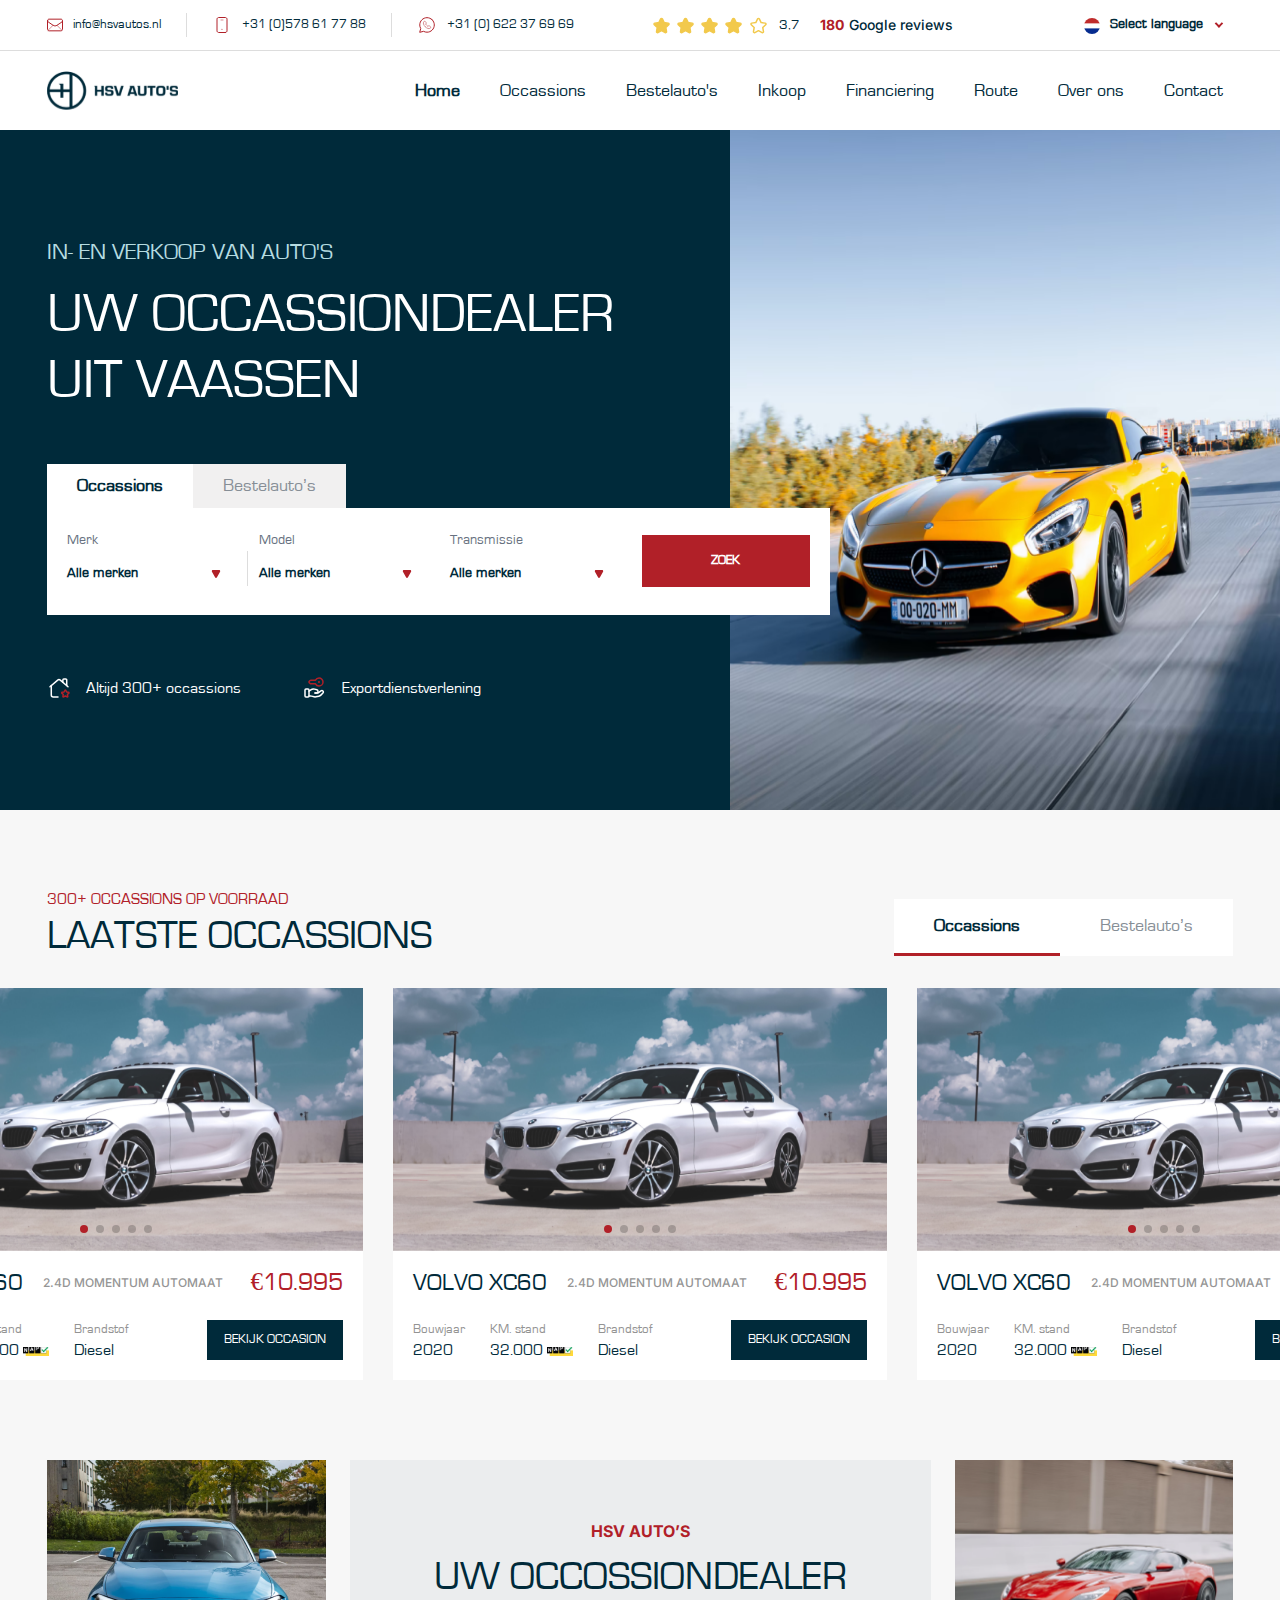
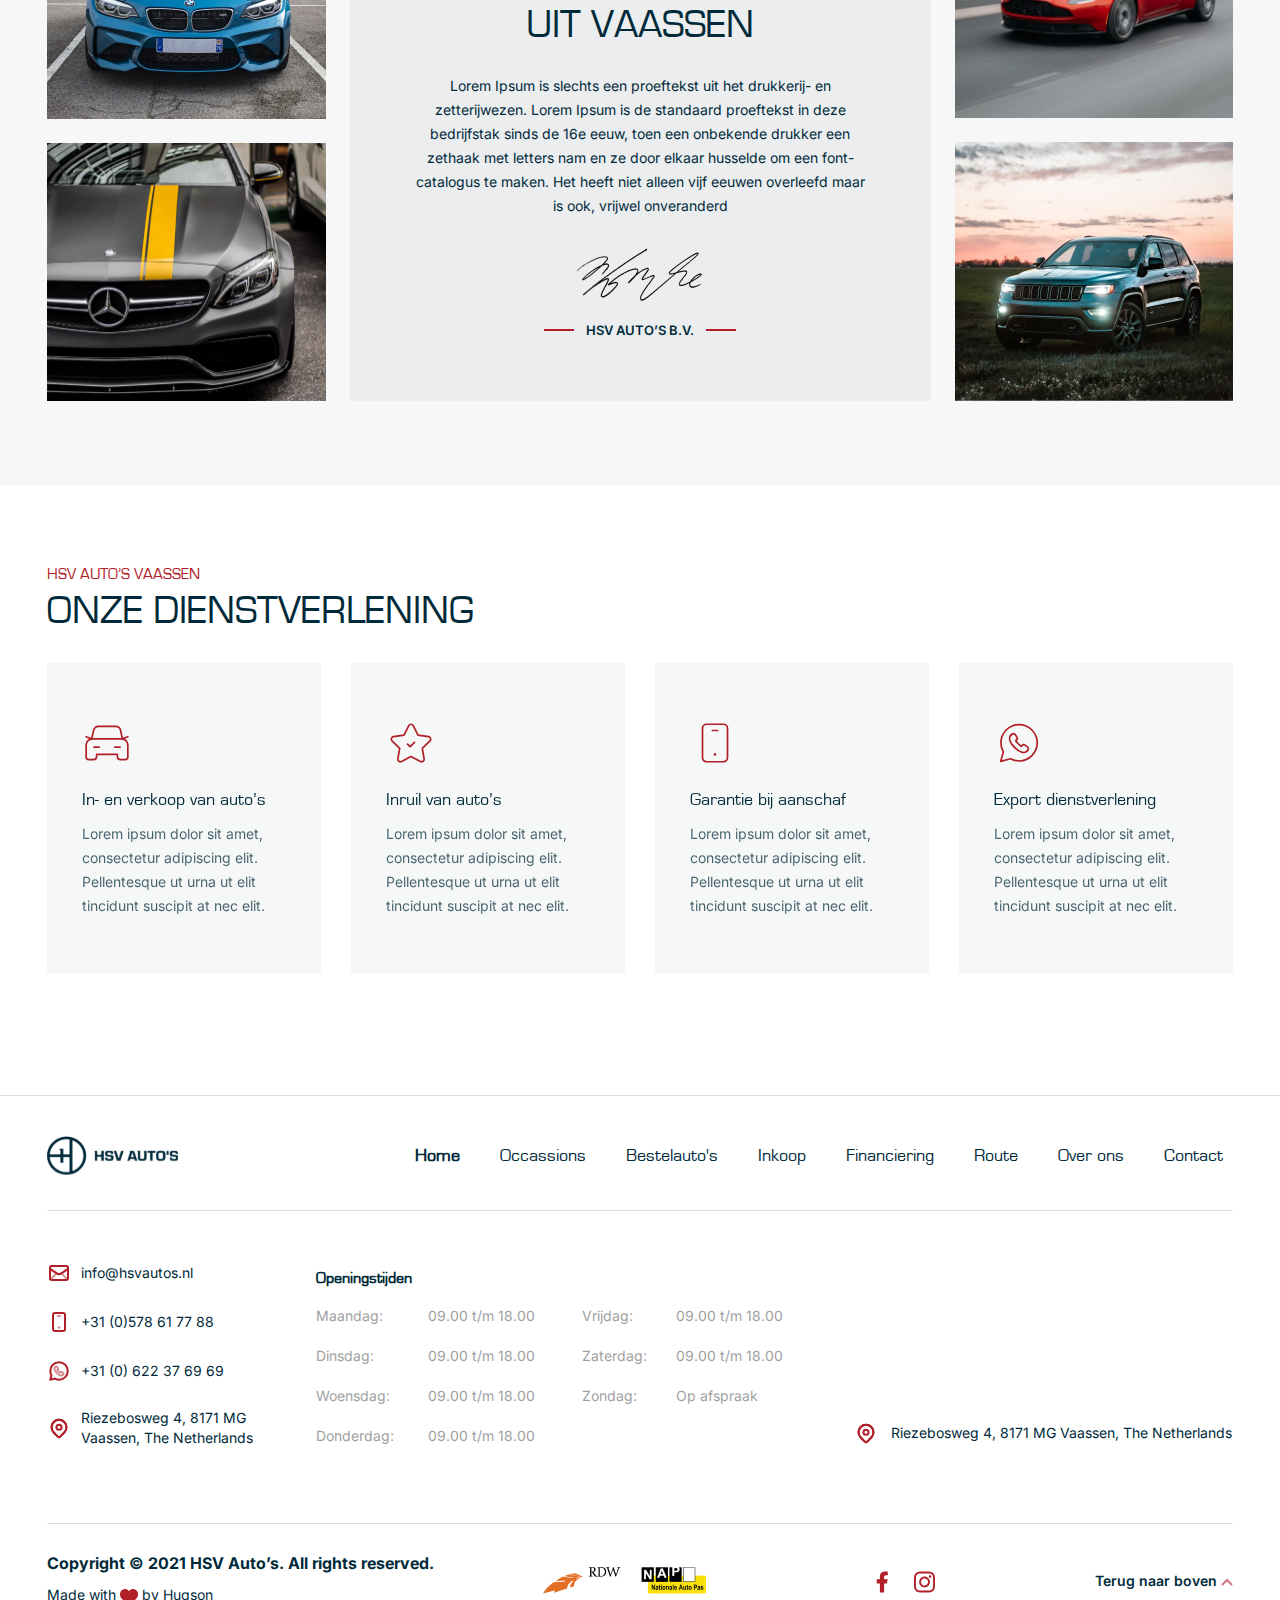
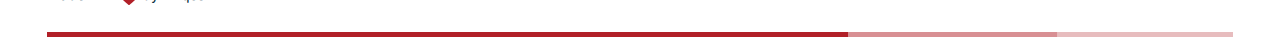
==== index.html @ 42f6871d "some fiex" ====
<!DOCTYPE html>
<html lang="en">

<head>
    <meta charset="UTF-8">
    <meta http-equiv="X-UA-Compatible" content="IE=edge">
    <meta name="viewport" content="width=device-width, initial-scale=1.0">
    <title>HSV Auto's HTML Template</title>
    <!-- =============font========== -->
    <link rel="stylesheet" href="assets/font/icofont.min.css">
    <!-- ==================Bootstrap============ -->
    <link rel="stylesheet" href="assets/css/bootstrap.min.css">
    <!-- ==============nice select============= -->
    <link rel="stylesheet" href="assets/css/nice-select.css">
    <!-- ================swiper js======== -->
    <link rel="stylesheet" href="assets/css/swiper-bundle.min.css">
    <!-- ================default=============== -->
    <link rel="stylesheet" href="assets/css/default.css">
    <!-- ==========layout============= -->
    <link rel="stylesheet" href="assets/css/layout.css">
    <!-- =================style============ -->
    <link rel="stylesheet" href="assets/css/style.css">
    <!-- =================responsive============ -->
    <link rel="stylesheet" href="assets/css/responsive.css">

</head>

<body>

    <!-- ==========body wrapper=========== -->
    <div class="bory-wrapper">
        <!-- HEADER  -->
        <header id="header">
            <!-- NAVIGATIN  -->
            <nav class="navigation">
                <!-- TOP HEADER  -->
                <div class="top-head">
                    <div class="container">
                        <div class="row">
                            <div class="col-md-10 col-lg-7 col-xl-6">
                                <div class="top-contact">
                                    <ul>
                                        <li>
                                            <a href="#" class="top-contact-link"><img src="assets/img/icon/email.svg" alt="" class="contact-icon">info@hsvautos.nl</a>
                                        </li>
                                        <li>
                                            <a href="#" class="top-contact-link"><img src="assets/img/icon/phone.svg" alt="" class="contact-icon">+31 (0)578 61 77 88</a>
                                        </li>
                                        <li>
                                            <a href="#" class="top-contact-link"><img src="assets/img/icon/whats-app.svg" alt="" class="contact-icon">+31 (0) 622 37 69 69</a>
                                        </li>
                                    </ul>
                                </div>
                            </div>
                            <div class="col-md-2 col-lg-5 col-xl-6">
                                <div class="rating-language">
                                    <div class="rating-review">
                                        <ul class="rating-ul">
                                            <li>
                                                <img src="assets/img/icon/star.svg" alt="" class="rating">
                                                <img src="assets/img/icon/star.svg" alt="" class="rating">
                                                <img src="assets/img/icon/star.svg" alt="" class="rating">
                                                <img src="assets/img/icon/star.svg" alt="" class="rating">
                                                <img src="assets/img/icon/star-alt.svg" alt="" class="rating">
                                            </li>
                                            <p>3,7</p>
                                        </ul>

                                        <div class="review">
                                            <span class="count">
                                                180
                                            </span>
                                            <p> Google reviews</p>
                                        </div>
                                    </div>

                                    <div class="language">
                                        <div class="language-flug">
                                            <img src="assets/img/icon/language.svg" alt="">
                                        </div>
                                        <select>
                                            <option value="1" selected>Select language</option>
                                            <option value="2">United State</option>
                                            <option value="3">Bangladesh</option>
                                            <option value="4">Pakistan</option>
                                          </select>
                                    </div>
                                </div>
                            </div>
                        </div>
                    </div>
                </div>
                <!-- TOP HEADER END  -->
                <!-- MAIN HEADER  -->
                <div class="menu-header topheader">
                    <div class="container">
                        <div class="navigation-inner">
                            <div class="logo">
                                <a href="" class="logo-link"><img src="assets/img/logo.svg" alt=""></a>
                            </div>
                            <div class="menu">
                                <ul class="menu-ul mobile-menu">
                                    <li><a href="index.html" class="nav-link active">Home</a></li>
                                    <li><a href="occasion.html" class="nav-link">Occassions</a></li>
                                    <li><a href="single-car.html" class="nav-link">Bestelauto's</a></li>
                                    <li><a href="purchase.html" class="nav-link">Inkoop</a></li>
                                    <li><a href="financiering.html" class="nav-link">Financiering</a></li>
                                    <li><a href="route.html" class="nav-link">Route</a></li>
                                    <li><a href="about.html" class="nav-link">Over ons</a></li>
                                    <li><a href="contact.html" class="nav-link">Contact</a></li>
                                </ul>
                            </div>

                            <div class="humbarger-language">
                                <div class="mobile-language">
                                    <div class="language">
                                        <div class="language-flug">
                                            <img src="assets/img/icon/country.png" alt="">
                                        </div>
                                        <select>
                                            <option value="1" selected>Select language</option>
                                            <option value="2">Another option</option>
                                            <option value="3">A disabled option</option>
                                            <option value="4">Potato</option>
                                          </select>
                                    </div>
                                </div>

                                <!-- menu toggler -->
                                <div class="hamburger-menu">
                                    <div class="menu-btn__burger"><i>menu</i></div>
                                </div>
                            </div>
                        </div>
                    </div>
                </div>
            </nav>
            <!-- NAVIGATIN END  -->
            <!-- CALL TO ACTION  -->
            <div class="footer__nav">
                <ul class="menus">
                    <li>
                        <a href="#"><img src="assets/img/icon/icon-direct.svg" alt=""> <span>Cart</span></a>
                    </li>
                    <li>
                        <a href="#"><img src="assets/img/icon/icon-familie.svg" alt=""> <span>Category</span></a>
                    </li>
                    <li>
                        <a href="#"><img src="assets/img/icon/icon-mediation.svg" alt=""> <span>Home</span></a>
                    </li>
                    <li>
                        <a href="#"><img src="assets/img/icon/icon-contact.svg" alt=""> <span>Wishlist</span></a>
                    </li>
                </ul>
            </div>
            <!-- CALL TO ACTION END  -->
        </header>
        <!-- HEADER END  -->
        <!-- BANNER START  -->
        <div class="banner">
            <!-- CONTAINER  -->
            <div class="container ">
                <!-- ROW -->
                <div class="row">

                    <div class="col-md-10 col-lg-9 col-xl-8">
                        <div class="banner-content-wrapper">
                            <div class="banner-content z-2">
                                <h4 class="sm-title">
                                    in- en verkoop van auto's
                                </h4>
                                <h1 class="title">Uw occassiondealer <br> uit vaassen</h1>

                                <div class="filter-form">
                                    <div class="form-tab">
                                        <ul class="nav nav-pills " id="pills-tab" role="tablist">
                                            <li class="nav-item" role="presentation">
                                                <button class="nav-link active filter-nav" id="pills-carent-tab" data-bs-toggle="pill" data-bs-target="#pills-carent" type="button" role="tab" aria-controls="pills-carent" aria-selected="true">Occassions</button>
                                            </li>
                                            <li class="nav-item" role="presentation">
                                                <button class="nav-link filter-nav" id="pills-bestelauto-tab" data-bs-toggle="pill" data-bs-target="#pills-bestelauto" type="button" role="tab" aria-controls="pills-bestelauto" aria-selected="false">Bestelauto’s</button>
                                            </li>
                                        </ul>

                                    </div>
                                    <div class="tab-content filter-tab-conten bg-white" id="pills-tabContent">
                                        <div class="tab-pane fade show active" id="pills-carent" role="tabpanel" aria-labelledby="pills-carent-tab">
                                            <div class="row">
                                                <div class="col-6 col-sm-3">
                                                    <div class="box">
                                                        <label>Merk</label>
                                                        <select class="wide border-padding-less cs-arrow">
                                                          <option selected>Alle merken</option>
                                                          <option value="1">Some option</option>
                                                          <option value="2">Another option</option>
                                                          <option value="3">A disabled option</option>
                                                          <option value="4">Potato</option>
                                                        </select>
                                                    </div>
                                                </div>
                                                <div class="col-6 col-sm-3 se-border">
                                                    <div class="box">
                                                        <label>Model</label>
                                                        <select class="wide border-padding-less cs-arrow">
                                                          <option selected>Alle merken</option>
                                                          <option value="1">Some option</option>
                                                          <option value="2">Another option</option>
                                                          <option value="3">A disabled option</option>
                                                          <option value="4">Potato</option>
                                                        </select>
                                                    </div>
                                                </div>
                                                <div class="col-6 col-sm-3">
                                                    <div class="box">
                                                        <label>Transmissie</label>
                                                        <select class="wide border-padding-less cs-arrow">
                                                          <option selected>Alle merken</option>
                                                          <option value="1">Some option</option>
                                                          <option value="2">Another option</option>
                                                          <option value="3">A disabled option</option>
                                                          <option value="4">Potato</option>
                                                        </select>
                                                    </div>
                                                </div>
                                                <div class="col-6 col-sm-3">
                                                    <div class="form-submit-area">
                                                        <button type="submit" class="custom-btn su-form">Zoek</button>
                                                    </div>
                                                </div>
                                            </div>
                                        </div>
                                        <div class="tab-pane fade" id="pills-bestelauto" role="tabpanel" aria-labelledby="pills-bestelauto-tab">
                                            <div class="row">
                                                <div class="col-6 col-sm-3">
                                                    <div class="box">
                                                        <label>Merk</label>
                                                        <select class="wide border-padding-less cs-arrow">
                                                          <option selected>Alle merken</option>
                                                          <option value="1">Some option</option>
                                                          <option value="2">Another option</option>
                                                          <option value="3">A disabled option</option>
                                                          <option value="4">Potato</option>
                                                        </select>
                                                    </div>
                                                </div>
                                                <div class="col-6 col-sm-3 se-border">
                                                    <div class="box">
                                                        <label>Model</label>
                                                        <select class="wide border-padding-less cs-arrow">
                                                          <option selected>Alle merken</option>
                                                          <option value="1">Some option</option>
                                                          <option value="2">Another option</option>
                                                          <option value="3">A disabled option</option>
                                                          <option value="4">Potato</option>
                                                        </select>
                                                    </div>
                                                </div>
                                                <div class="col-6 col-sm-3">
                                                    <div class="box">
                                                        <label>Transmissie</label>
                                                        <select class="wide border-padding-less cs-arrow">
                                                          <option selected>Alle merken</option>
                                                          <option value="1">Some option</option>
                                                          <option value="2">Another option</option>
                                                          <option value="3">A disabled option</option>
                                                          <option value="4">Potato</option>
                                                        </select>
                                                    </div>
                                                </div>
                                                <div class="col-6 col-sm-3">
                                                    <div class="form-submit-area">
                                                        <button type="submit" class="custom-btn su-form">Zoek</button>
                                                    </div>
                                                </div>
                                            </div>
                                        </div>
                                    </div>
                                </div>

                                <div class="banner-home-expert ">
                                    <div class="icon-text"><img src="assets/img/icon/1.svg" alt="">
                                        <p>Altijd 300+ occassions</p>
                                    </div>
                                    <div class="icon-text"><img src="assets/img/icon/2.svg" alt="">
                                        <p>Exportdienstverlening</p>
                                    </div>
                                </div>

                            </div>
                        </div>
                    </div>
                </div>
                <!-- ROW END  -->
            </div>
            <!-- CONTAINER  -->
            <!-- BANNER RIGHT IMAGE -->
            <div class="banner-img">
                <img src="assets/img/banner/banner.png" alt="">
            </div>
        </div>
        <!-- BANNER END  -->


        <!-- =========================OCCASIONS================ -->
        <section>
            <!-- OCCASIONS  -->
            <div class="occastion cpt-6">
                <!-- CONTAINER  -->
                <div class="container">
                    <!-- ROW  -->
                    <div class="row">
                        <!-- OCCASTION HEAD  -->
                        <div class="occastion-head">
                            <div class="left-title">
                                <h5>300+ occassions op voorraad</h5>
                                <h2 class="occasion-title">laatste occassions</h2>
                            </div>
                            <ul class="nav occassions-tab" id="myTab" role="tablist">
                                <li class="nav-item occassion-nav" role="presentation">
                                    <button class="nav-link active" id="occassions-tab" data-bs-toggle="tab" data-bs-target="#occassions" type="button" role="tab" aria-controls="occassions" aria-selected="true">Occassions</button>
                                </li>
                                <li class="nav-item occassion-nav" role="presentation">
                                    <button class="nav-link" id="bestelauto-tab" data-bs-toggle="tab" data-bs-target="#bestelauto" type="button" role="tab" aria-controls="bestelauto" aria-selected="false">Bestelauto’s</button>
                                </li>
                            </ul>
                        </div>
                        <!-- OCCASTION HEAD END -->

                    </div>
                    <!-- ROW END  -->
                </div>

                <!-- OCCASION SLIDER  -->
                <div class="occasion-slider mt-4">
                    <div class="tab-content" id="myTabContent">
                        <div class="tab-pane fade show active" id="occassions" role="tabpanel" aria-labelledby="occassions-tab">
                            <div class="swiper occastion-slider">
                                <div class="swiper-wrapper">
                                    <div class="swiper-slide">
                                        <div class="slider-card">
                                            <div class="car-view-slider">
                                                <div class="swiper product-view-slider">
                                                    <div class="swiper-wrapper ">
                                                        <div class="swiper-slide"><img src="assets/img/slider/1.png" class="slider-img" alt=""></div>
                                                        <div class="swiper-slide"><img src="assets/img/slider/1.png" class="slider-img" alt=""></div>
                                                        <div class="swiper-slide"><img src="assets/img/slider/1.png" class="slider-img" alt=""></div>
                                                        <div class="swiper-slide"><img src="assets/img/slider/1.png" class="slider-img" alt=""></div>
                                                        <div class="swiper-slide"><img src="assets/img/slider/1.png" class="slider-img" alt=""></div>

                                                    </div>
                                                    <div class="swiper-pagination"></div>
                                                </div>

                                                <div class="service-details">
                                                    <div class="model-price">
                                                        <div class="car-model">
                                                            <p class="model">VOLVO XC60</p>
                                                            <span>
                                                                2.4D MOMENTUM AUTOMAAT
                                                            </span>
                                                        </div>
                                                        <div class="price">
                                                            <p>€10.995</p>
                                                        </div>
                                                    </div>
                                                    <div class="car-information">
                                                        <div class="mkb-details">
                                                            <ul>
                                                                <li>
                                                                    <p class="ml-text">Bouwjaar</p>
                                                                    <p class="st-text">2020</p>
                                                                </li>
                                                                <li>
                                                                    <p class="ml-text">KM. stand</p>
                                                                    <p class="st-text">32.000 <img src="assets/img/icon/stiker.svg" alt=""></p>
                                                                </li>
                                                                <li>
                                                                    <p class="ml-text">Brandstof</p>
                                                                    <p class="st-text">Diesel</p>
                                                                </li>
                                                            </ul>
                                                        </div>
                                                        <a href="" class="custom-btn-alt">
                                                            Bekijk occasion
                                                        </a>
                                                    </div>
                                                </div>
                                            </div>
                                        </div>
                                    </div>
                                    <div class="swiper-slide">
                                        <div class="slider-card">
                                            <div class="car-view-slider">
                                                <div class="swiper product-view-slider">
                                                    <div class="swiper-wrapper">
                                                        <div class="swiper-slide"><img src="assets/img/slider/1.png" class="slider-img" alt=""></div>
                                                        <div class="swiper-slide"><img src="assets/img/slider/1.png" class="slider-img" alt=""></div>
                                                        <div class="swiper-slide"><img src="assets/img/slider/1.png" class="slider-img" alt=""></div>
                                                        <div class="swiper-slide"><img src="assets/img/slider/1.png" class="slider-img" alt=""></div>
                                                        <div class="swiper-slide"><img src="assets/img/slider/1.png" class="slider-img" alt=""></div>

                                                    </div>
                                                    <div class="swiper-pagination"></div>
                                                </div>

                                                <div class="service-details">
                                                    <div class="model-price">
                                                        <div class="car-model">
                                                            <p class="model">VOLVO XC60</p>
                                                            <span>
                                                                2.4D MOMENTUM AUTOMAAT
                                                            </span>
                                                        </div>
                                                        <div class="price">
                                                            <p>€10.995</p>
                                                        </div>
                                                    </div>
                                                    <div class="car-information">
                                                        <div class="mkb-details">
                                                            <ul>
                                                                <li>
                                                                    <p class="ml-text">Bouwjaar</p>
                                                                    <p class="st-text">2020</p>
                                                                </li>
                                                                <li>
                                                                    <p class="ml-text">KM. stand</p>
                                                                    <p class="st-text">32.000 <img src="assets/img/icon/stiker.svg" alt=""></p>
                                                                </li>
                                                                <li>
                                                                    <p class="ml-text">Brandstof</p>
                                                                    <p class="st-text">Diesel</p>
                                                                </li>
                                                            </ul>
                                                        </div>
                                                        <a href="" class="custom-btn-alt">
                                                            Bekijk occasion
                                                        </a>
                                                    </div>
                                                </div>
                                            </div>
                                        </div>
                                    </div>
                                    <div class="swiper-slide">
                                        <div class="slider-card">
                                            <div class="car-view-slider">
                                                <div class="swiper product-view-slider">
                                                    <div class="swiper-wrapper">
                                                        <div class="swiper-slide"><img src="assets/img/slider/1.png" class="slider-img" alt=""></div>
                                                        <div class="swiper-slide"><img src="assets/img/slider/1.png" class="slider-img" alt=""></div>
                                                        <div class="swiper-slide"><img src="assets/img/slider/1.png" class="slider-img" alt=""></div>
                                                        <div class="swiper-slide"><img src="assets/img/slider/1.png" class="slider-img" alt=""></div>
                                                        <div class="swiper-slide"><img src="assets/img/slider/1.png" class="slider-img" alt=""></div>

                                                    </div>
                                                    <div class="swiper-pagination"></div>
                                                </div>

                                                <div class="service-details">
                                                    <div class="model-price">
                                                        <div class="car-model">
                                                            <p class="model">VOLVO XC60</p>
                                                            <span>
                                                                2.4D MOMENTUM AUTOMAAT
                                                            </span>
                                                        </div>
                                                        <div class="price">
                                                            <p>€10.995</p>
                                                        </div>
                                                    </div>
                                                    <div class="car-information">
                                                        <div class="mkb-details">
                                                            <ul>
                                                                <li>
                                                                    <p class="ml-text">Bouwjaar</p>
                                                                    <p class="st-text">2020</p>
                                                                </li>
                                                                <li>
                                                                    <p class="ml-text">KM. stand</p>
                                                                    <p class="st-text">32.000 <img src="assets/img/icon/stiker.svg" alt=""></p>
                                                                </li>
                                                                <li>
                                                                    <p class="ml-text">Brandstof</p>
                                                                    <p class="st-text">Diesel</p>
                                                                </li>
                                                            </ul>
                                                        </div>
                                                        <a href="" class="custom-btn-alt">
                                                            Bekijk occasion
                                                        </a>
                                                    </div>
                                                </div>
                                            </div>
                                        </div>
                                    </div>
                                    <div class="swiper-slide">
                                        <div class="slider-card">
                                            <div class="car-view-slider">
                                                <div class="swiper product-view-slider">
                                                    <div class="swiper-wrapper">
                                                        <div class="swiper-slide"><img src="assets/img/slider/1.png" class="slider-img" alt=""></div>
                                                        <div class="swiper-slide"><img src="assets/img/slider/1.png" class="slider-img" alt=""></div>
                                                        <div class="swiper-slide"><img src="assets/img/slider/1.png" class="slider-img" alt=""></div>
                                                        <div class="swiper-slide"><img src="assets/img/slider/1.png" class="slider-img" alt=""></div>
                                                        <div class="swiper-slide"><img src="assets/img/slider/1.png" class="slider-img" alt=""></div>

                                                    </div>
                                                    <div class="swiper-pagination"></div>
                                                </div>

                                                <div class="service-details">
                                                    <div class="model-price">
                                                        <div class="car-model">
                                                            <p class="model">VOLVO XC60</p>
                                                            <span>
                                                                2.4D MOMENTUM AUTOMAAT
                                                            </span>
                                                        </div>
                                                        <div class="price">
                                                            <p>€10.995</p>
                                                        </div>
                                                    </div>
                                                    <div class="car-information">
                                                        <div class="mkb-details">
                                                            <ul>
                                                                <li>
                                                                    <p class="ml-text">Bouwjaar</p>
                                                                    <p class="st-text">2020</p>
                                                                </li>
                                                                <li>
                                                                    <p class="ml-text">KM. stand</p>
                                                                    <p class="st-text">32.000 <img src="assets/img/icon/stiker.svg" alt=""></p>
                                                                </li>
                                                                <li>
                                                                    <p class="ml-text">Brandstof</p>
                                                                    <p class="st-text">Diesel</p>
                                                                </li>
                                                            </ul>
                                                        </div>
                                                        <a href="" class="custom-btn-alt">
                                                            Bekijk occasion
                                                        </a>
                                                    </div>
                                                </div>
                                            </div>
                                        </div>
                                    </div>
                                    <div class="swiper-slide">
                                        <div class="slider-card">
                                            <div class="car-view-slider">
                                                <div class="swiper product-view-slider">
                                                    <div class="swiper-wrapper">
                                                        <div class="swiper-slide"><img src="assets/img/slider/1.png" class="slider-img" alt=""></div>
                                                        <div class="swiper-slide"><img src="assets/img/slider/1.png" class="slider-img" alt=""></div>
                                                        <div class="swiper-slide"><img src="assets/img/slider/1.png" class="slider-img" alt=""></div>
                                                        <div class="swiper-slide"><img src="assets/img/slider/1.png" class="slider-img" alt=""></div>
                                                        <div class="swiper-slide"><img src="assets/img/slider/1.png" class="slider-img" alt=""></div>

                                                    </div>
                                                    <div class="swiper-pagination"></div>
                                                </div>

                                                <div class="service-details">
                                                    <div class="model-price">
                                                        <div class="car-model">
                                                            <p class="model">VOLVO XC60</p>
                                                            <span>
                                                                2.4D MOMENTUM AUTOMAAT
                                                            </span>
                                                        </div>
                                                        <div class="price">
                                                            <p>€10.995</p>
                                                        </div>
                                                    </div>
                                                    <div class="car-information">
                                                        <div class="mkb-details">
                                                            <ul>
                                                                <li>
                                                                    <p class="ml-text">Bouwjaar</p>
                                                                    <p class="st-text">2020</p>
                                                                </li>
                                                                <li>
                                                                    <p class="ml-text">KM. stand</p>
                                                                    <p class="st-text">32.000 <img src="assets/img/icon/stiker.svg" alt=""></p>
                                                                </li>
                                                                <li>
                                                                    <p class="ml-text">Brandstof</p>
                                                                    <p class="st-text">Diesel</p>
                                                                </li>
                                                            </ul>
                                                        </div>
                                                        <a href="" class="custom-btn-alt">
                                                            Bekijk occasion
                                                        </a>
                                                    </div>
                                                </div>
                                            </div>
                                        </div>
                                    </div>
                                </div>
                            </div>
                        </div>
                        <div class="tab-pane fade" id="bestelauto" role="tabpanel" aria-labelledby="bestelauto-tab">
                            <div class="swiper occastion-slider">
                                <div class="swiper-wrapper">
                                    <div class="swiper-slide">
                                        <div class="slider-card">
                                            <div class="car-view-slider">
                                                <div class="swiper product-view-slider">
                                                    <div class="swiper-wrapper">
                                                        <div class="swiper-slide"><img src="assets/img/slider/1.png" class="slider-img" alt=""></div>
                                                        <div class="swiper-slide"><img src="assets/img/slider/1.png" class="slider-img" alt=""></div>
                                                        <div class="swiper-slide"><img src="assets/img/slider/1.png" class="slider-img" alt=""></div>
                                                        <div class="swiper-slide"><img src="assets/img/slider/1.png" class="slider-img" alt=""></div>
                                                        <div class="swiper-slide"><img src="assets/img/slider/1.png" class="slider-img" alt=""></div>

                                                    </div>
                                                    <div class="swiper-pagination"></div>
                                                </div>

                                                <div class="service-details">
                                                    <div class="model-price">
                                                        <div class="car-model">
                                                            <p class="model">VOLVO XC60</p>
                                                            <span>
                                                                2.4D MOMENTUM AUTOMAAT
                                                            </span>
                                                        </div>
                                                        <div class="price">
                                                            <p>€10.995</p>
                                                        </div>
                                                    </div>
                                                    <div class="car-information">
                                                        <div class="mkb-details">
                                                            <ul>
                                                                <li>
                                                                    <p class="ml-text">Bouwjaar</p>
                                                                    <p class="st-text">2020</p>
                                                                </li>
                                                                <li>
                                                                    <p class="ml-text">KM. stand</p>
                                                                    <p class="st-text">32.000 <img src="assets/img/icon/stiker.svg" alt=""></p>
                                                                </li>
                                                                <li>
                                                                    <p class="ml-text">Brandstof</p>
                                                                    <p class="st-text">Diesel</p>
                                                                </li>
                                                            </ul>
                                                        </div>
                                                        <a href="" class="custom-btn-alt">
                                                            Bekijk occasion
                                                        </a>
                                                    </div>
                                                </div>
                                            </div>
                                        </div>
                                    </div>
                                    <div class="swiper-slide">
                                        <div class="slider-card">
                                            <div class="car-view-slider">
                                                <div class="swiper product-view-slider">
                                                    <div class="swiper-wrapper">
                                                        <div class="swiper-slide"><img src="assets/img/slider/1.png" class="slider-img" alt=""></div>
                                                        <div class="swiper-slide"><img src="assets/img/slider/1.png" class="slider-img" alt=""></div>
                                                        <div class="swiper-slide"><img src="assets/img/slider/1.png" class="slider-img" alt=""></div>
                                                        <div class="swiper-slide"><img src="assets/img/slider/1.png" class="slider-img" alt=""></div>
                                                        <div class="swiper-slide"><img src="assets/img/slider/1.png" class="slider-img" alt=""></div>

                                                    </div>
                                                    <div class="swiper-pagination"></div>
                                                </div>

                                                <div class="service-details">
                                                    <div class="model-price">
                                                        <div class="car-model">
                                                            <p class="model">VOLVO XC60</p>
                                                            <span>
                                                                2.4D MOMENTUM AUTOMAAT
                                                            </span>
                                                        </div>
                                                        <div class="price">
                                                            <p>€10.995</p>
                                                        </div>
                                                    </div>
                                                    <div class="car-information">
                                                        <div class="mkb-details">
                                                            <ul>
                                                                <li>
                                                                    <p class="ml-text">Bouwjaar</p>
                                                                    <p class="st-text">2020</p>
                                                                </li>
                                                                <li>
                                                                    <p class="ml-text">KM. stand</p>
                                                                    <p class="st-text">32.000 <img src="assets/img/icon/stiker.svg" alt=""></p>
                                                                </li>
                                                                <li>
                                                                    <p class="ml-text">Brandstof</p>
                                                                    <p class="st-text">Diesel</p>
                                                                </li>
                                                            </ul>
                                                        </div>
                                                        <a href="" class="custom-btn-alt">
                                                            Bekijk occasion
                                                        </a>
                                                    </div>
                                                </div>
                                            </div>
                                        </div>
                                    </div>
                                    <div class="swiper-slide">
                                        <div class="slider-card">
                                            <div class="car-view-slider">
                                                <div class="swiper product-view-slider">
                                                    <div class="swiper-wrapper">
                                                        <div class="swiper-slide"><img src="assets/img/slider/1.png" class="slider-img" alt=""></div>
                                                        <div class="swiper-slide"><img src="assets/img/slider/1.png" class="slider-img" alt=""></div>
                                                        <div class="swiper-slide"><img src="assets/img/slider/1.png" class="slider-img" alt=""></div>
                                                        <div class="swiper-slide"><img src="assets/img/slider/1.png" class="slider-img" alt=""></div>
                                                        <div class="swiper-slide"><img src="assets/img/slider/1.png" class="slider-img" alt=""></div>

                                                    </div>
                                                    <div class="swiper-pagination"></div>
                                                </div>

                                                <div class="service-details">
                                                    <div class="model-price">
                                                        <div class="car-model">
                                                            <p class="model">VOLVO XC60</p>
                                                            <span>
                                                                2.4D MOMENTUM AUTOMAAT
                                                            </span>
                                                        </div>
                                                        <div class="price">
                                                            <p>€10.995</p>
                                                        </div>
                                                    </div>
                                                    <div class="car-information">
                                                        <div class="mkb-details">
                                                            <ul>
                                                                <li>
                                                                    <p class="ml-text">Bouwjaar</p>
                                                                    <p class="st-text">2020</p>
                                                                </li>
                                                                <li>
                                                                    <p class="ml-text">KM. stand</p>
                                                                    <p class="st-text">32.000 <img src="assets/img/icon/stiker.svg" alt=""></p>
                                                                </li>
                                                                <li>
                                                                    <p class="ml-text">Brandstof</p>
                                                                    <p class="st-text">Diesel</p>
                                                                </li>
                                                            </ul>
                                                        </div>
                                                        <a href="" class="custom-btn-alt">
                                                            Bekijk occasion
                                                        </a>
                                                    </div>
                                                </div>
                                            </div>
                                        </div>
                                    </div>
                                    <div class="swiper-slide">
                                        <div class="slider-card">
                                            <div class="car-view-slider">
                                                <div class="swiper product-view-slider">
                                                    <div class="swiper-wrapper">
                                                        <div class="swiper-slide"><img src="assets/img/slider/1.png" class="slider-img" alt=""></div>
                                                        <div class="swiper-slide"><img src="assets/img/slider/1.png" class="slider-img" alt=""></div>
                                                        <div class="swiper-slide"><img src="assets/img/slider/1.png" class="slider-img" alt=""></div>
                                                        <div class="swiper-slide"><img src="assets/img/slider/1.png" class="slider-img" alt=""></div>
                                                        <div class="swiper-slide"><img src="assets/img/slider/1.png" class="slider-img" alt=""></div>

                                                    </div>
                                                    <div class="swiper-pagination"></div>
                                                </div>

                                                <div class="service-details">
                                                    <div class="model-price">
                                                        <div class="car-model">
                                                            <p class="model">VOLVO XC60</p>
                                                            <span>
                                                                2.4D MOMENTUM AUTOMAAT
                                                            </span>
                                                        </div>
                                                        <div class="price">
                                                            <p>€10.995</p>
                                                        </div>
                                                    </div>
                                                    <div class="car-information">
                                                        <div class="mkb-details">
                                                            <ul>
                                                                <li>
                                                                    <p class="ml-text">Bouwjaar</p>
                                                                    <p class="st-text">2020</p>
                                                                </li>
                                                                <li>
                                                                    <p class="ml-text">KM. stand</p>
                                                                    <p class="st-text">32.000 <img src="assets/img/icon/stiker.svg" alt=""></p>
                                                                </li>
                                                                <li>
                                                                    <p class="ml-text">Brandstof</p>
                                                                    <p class="st-text">Diesel</p>
                                                                </li>
                                                            </ul>
                                                        </div>
                                                        <a href="" class="custom-btn-alt">
                                                            Bekijk occasion
                                                        </a>
                                                    </div>
                                                </div>
                                            </div>
                                        </div>
                                    </div>
                                    <div class="swiper-slide">
                                        <div class="slider-card">
                                            <div class="car-view-slider">
                                                <div class="swiper product-view-slider">
                                                    <div class="swiper-wrapper">
                                                        <div class="swiper-slide"><img src="assets/img/slider/1.png" class="slider-img" alt=""></div>
                                                        <div class="swiper-slide"><img src="assets/img/slider/1.png" class="slider-img" alt=""></div>
                                                        <div class="swiper-slide"><img src="assets/img/slider/1.png" class="slider-img" alt=""></div>
                                                        <div class="swiper-slide"><img src="assets/img/slider/1.png" class="slider-img" alt=""></div>
                                                        <div class="swiper-slide"><img src="assets/img/slider/1.png" class="slider-img" alt=""></div>

                                                    </div>
                                                    <div class="swiper-pagination"></div>
                                                </div>

                                                <div class="service-details">
                                                    <div class="model-price">
                                                        <div class="car-model">
                                                            <p class="model">VOLVO XC60</p>
                                                            <span>
                                                                2.4D MOMENTUM AUTOMAAT
                                                            </span>
                                                        </div>
                                                        <div class="price">
                                                            <p>€10.995</p>
                                                        </div>
                                                    </div>
                                                    <div class="car-information">
                                                        <div class="mkb-details">
                                                            <ul>
                                                                <li>
                                                                    <p class="ml-text">Bouwjaar</p>
                                                                    <p class="st-text">2020</p>
                                                                </li>
                                                                <li>
                                                                    <p class="ml-text">KM. stand</p>
                                                                    <p class="st-text">32.000 <img src="assets/img/icon/stiker.svg" alt=""></p>
                                                                </li>
                                                                <li>
                                                                    <p class="ml-text">Brandstof</p>
                                                                    <p class="st-text">Diesel</p>
                                                                </li>
                                                            </ul>
                                                        </div>
                                                        <a href="" class="custom-btn-alt">
                                                            Bekijk occasion
                                                        </a>
                                                    </div>
                                                </div>
                                            </div>
                                        </div>
                                    </div>
                                </div>
                            </div>
                        </div>
                    </div>
                </div>
                <!-- OCCASION SLIDER END -->
                <!-- CONTAINER END  -->
            </div>
            <!-- OCCASTION END  -->
        </section>
        <!-- =========================OCCASIONS END================ -->
        <!-- =========================DEALER====================== -->
        <section>
            <!-- DEALER  -->
            <div class="dealer-section cpy-8">
                <!-- CONTAINER  -->
                <div class="container">
                    <!-- ROW  -->
                    <div class="row">
                        <div class="col-lg-3">
                            <div class="row">
                                <div class="col-sm-6 col-6 col-md-6 col-lg-12">
                                    <div class="dealer-product mb-4">
                                        <img src="assets/img/banner/1.png" alt="" class="dealer-product-img">
                                        <a href="" class="dealer-contact">
                                            <div class="dealer-contact-info">
                                                <h4>Contact</h4>
                                                <p class="contact-btn">Learn More <img src="assets/img/icon/right.svg" alt=""></p>
                                            </div>
                                        </a>
                                    </div>
                                </div>
                                <div class="col-sm-6 col-6 col-md-6 col-lg-12">
                                    <div class="dealer-product mb-4">
                                        <img src="assets/img/banner/2.png" alt="" class="dealer-product-img">
                                        <a href="" class="dealer-contact">
                                            <div class="dealer-contact-info">
                                                <h4>Contact</h4>
                                                <p class="contact-btn">Learn More <img src="assets/img/icon/right.svg" alt=""></p>
                                            </div>
                                        </a>
                                    </div>
                                </div>
                            </div>
                        </div>

                        <div class="col-lg-6 mb-4">
                            <div class="dealer-info">
                                <div class="info-inner">
                                    <p class="sm-title">
                                        hsv auto’s
                                    </p>
                                    <h2 class="dealer-title">
                                        uw occossiondealer uit vaassen
                                    </h2>
                                    <p>Lorem Ipsum is slechts een proeftekst uit het drukkerij- en zetterijwezen. Lorem Ipsum is de standaard proeftekst in deze bedrijfstak sinds de 16e eeuw, toen een onbekende drukker een zethaak met letters nam en ze door
                                        elkaar husselde om een font-catalogus te maken. Het heeft niet alleen vijf eeuwen overleefd maar is ook, vrijwel onveranderd</p>

                                    <div class="signature-area">
                                        <img src="assets/img/banner/signature.png" alt="">
                                        <p class="dealer-name">HSV Auto’s B.V.</p>
                                    </div>
                                </div>
                            </div>
                        </div>
                        <div class="col-lg-3">
                            <div class="row">
                                <div class="col-sm-6 col-6 col-md-6 col-lg-12">
                                    <div class="dealer-product mb-4">
                                        <img src="assets/img/banner/3.png" alt="" class="dealer-product-img">
                                        <a href="" class="dealer-contact">
                                            <div class="dealer-contact-info">
                                                <h4>Contact</h4>
                                                <p class="contact-btn">Learn More <img src="assets/img/icon/right.svg" alt=""></p>
                                            </div>
                                        </a>
                                    </div>
                                </div>
                                <div class="col-sm-6 col-6 col-md-6 col-lg-12">
                                    <div class="dealer-product mb-4">
                                        <img src="assets/img/banner/4.png" alt="" class="dealer-product-img">
                                        <a href="" class="dealer-contact">
                                            <div class="dealer-contact-info">
                                                <h4>Contact</h4>
                                                <p class="contact-btn">Learn More <img src="assets/img/icon/right.svg" alt=""></p>
                                            </div>
                                        </a>
                                    </div>
                                </div>
                            </div>


                        </div>
                    </div>
                    <!-- ROW END  -->
                </div>
                <!-- CONTAINER END  -->
            </div>
            <!-- DEALER END  -->
        </section>
        <!-- =========================DEALER END====================== -->
        <!-- ==================SERVICE=================== -->
        <div class="service cpy-6">
            <!-- CONTAINER  -->
            <div class="container">
                <!-- ROW  -->
                <div class="row">
                    <div class="occastion-head">
                        <div class="left-title">
                            <h5>hsv auto’s vaassen</h5>
                            <h2 class="occasion-title">onze dienstverlening</h2>
                        </div>
                    </div>
                </div>
                <!-- ROW END  -->
                <!-- SERVICE -->
                <div class="service-card-wrapper mt-4">

                    <div class="swiper service-slider">
                        <div class="swiper-wrapper">
                            <div class="swiper-slide">
                                <div class="service-card">
                                    <div class="service-icon">
                                        <img src="assets/img/icon/car.svg" alt="">
                                    </div>
                                    <div class="service-info">
                                        <p class="service-title">
                                            In- en verkoop van auto’s
                                        </p>
                                        <p class="service-des">
                                            Lorem ipsum dolor sit amet, consectetur adipiscing elit. Pellentesque ut urna ut elit tincidunt suscipit at nec elit.
                                        </p>
                                    </div>
                                </div>

                            </div>
                            <div class="swiper-slide">
                                <div class="service-card">
                                    <div class="service-icon">
                                        <img src="assets/img/icon/star-checkmark.svg" alt="">
                                    </div>
                                    <div class="service-info">
                                        <p class="service-title">
                                            Inruil van auto’s
                                        </p>
                                        <p class="service-des">
                                            Lorem ipsum dolor sit amet, consectetur adipiscing elit. Pellentesque ut urna ut elit tincidunt suscipit at nec elit.
                                        </p>
                                    </div>
                                </div>
                            </div>
                            <div class="swiper-slide">
                                <div class="service-card">
                                    <div class="service-icon">
                                        <img src="assets/img/icon/mobile-phone.svg" alt="">
                                    </div>
                                    <div class="service-info">
                                        <p class="service-title">
                                            Garantie bij aanschaf
                                        </p>
                                        <p class="service-des">
                                            Lorem ipsum dolor sit amet, consectetur adipiscing elit. Pellentesque ut urna ut elit tincidunt suscipit at nec elit.
                                        </p>
                                    </div>
                                </div>
                            </div>
                            <div class="swiper-slide">
                                <div class="service-card">
                                    <div class="service-icon">
                                        <img src="assets/img/icon/Whatsup.svg" alt="">
                                    </div>
                                    <div class="service-info">
                                        <p class="service-title">
                                            Export dienstverlening
                                        </p>
                                        <p class="service-des">
                                            Lorem ipsum dolor sit amet, consectetur adipiscing elit. Pellentesque ut urna ut elit tincidunt suscipit at nec elit.
                                        </p>
                                    </div>
                                </div>
                            </div>
                        </div>
                        <!-- Add Pagination -->
                        <div class="swiper-pagination"></div>
                        <!-- pagination end  -->
                    </div>
                </div>
                <!-- SERVICE CARD  -->
            </div>
            <!-- CONTAINER END  -->
        </div>
        <!-- ==================SERVICE END=================== -->

        <!-- ====================FOOTER AREA============ -->
        <footer>
            <div class="footer-area">
                <div class="menu-header footer-menu">
                    <div class="container">
                        <div class="navigation-inner">
                            <div class="logo">
                                <a href="" class="logo-link"><img src="assets/img/logo.svg" alt=""></a>
                            </div>
                            <div class="menu">
                                <ul class="menu-ul">
                                    <li><a href="index.html" class="nav-link active">Home</a></li>
                                    <li><a href="occasion.html" class="nav-link">Occassions</a></li>
                                    <li><a href="single-car.html" class="nav-link">Bestelauto's</a></li>
                                    <li><a href="purchase.html" class="nav-link">Inkoop</a></li>
                                    <li><a href="financiering.html" class="nav-link">Financiering</a></li>
                                    <li><a href="route.html" class="nav-link">Route</a></li>
                                    <li><a href="about.html" class="nav-link">Over ons</a></li>
                                    <li><a href="contact.html" class="nav-link">Contact</a></li>
                                </ul>
                            </div>
                        </div>
                    </div>
                </div>
                <div class="container">
                    <div class="footer-content">
                        <div class="row">
                            <div class="col-lg-8">
                                <div class="row">
                                    <div class="col-md-4">
                                        <div class="footer-toggle-btn">
                                            <div class="shfooter">
                                                <div class="d-md-none colleps-border  title" data-bs-target="#address" data-bs-toggle="collapse">
                                                    <div class="mt-3 colleps-ind">
                                                        <h2 class="colleps-button">why us</h2>
                                                        <div class="float-right navbar-toggler">
                                                            <i class="icofont-rounded-down"></i>
                                                            <i class="icofont-rounded-up"></i>
                                                        </div>
                                                    </div>
                                                </div>
                                                <div class="address-area collapse list-unstyled" id="address">
                                                    <ul class="address-ul">
                                                        <li><img src="assets/img/icon/f-mail.svg" alt="" class="address-icon">
                                                            <a href="">info@hsvautos.nl</a>
                                                        </li>
                                                        <li><img src="assets/img/icon/f-phone.svg" alt="" class="address-icon">
                                                            <a href="">+31 (0)578 61 77 88</a>
                                                        </li>
                                                        <li><img src="assets/img/icon/f-whats-app.svg" alt="" class="address-icon">
                                                            <a href="">+31 (0) 622 37 69 69</a>
                                                        </li>
                                                        <li><img src="assets/img/icon/location.svg" alt="" class="address-icon">
                                                            <a href="">Riezebosweg 4, 8171 MG Vaassen, The Netherlands</a>
                                                        </li>
                                                    </ul>
                                                </div>
                                            </div>
                                        </div>

                                    </div>
                                    <div class="col-md-8">
                                        <div class="footer-toggle-btn">
                                            <div class="shfooter">
                                                <h5 class="my-2 d-none d-md-block">Openingstijden</h5>
                                                <div class="d-md-none colleps-border  title" data-bs-target="#shedul" data-bs-toggle="collapse">
                                                    <div class="mt-3 colleps-ind">
                                                        <h2 class="colleps-button">Openingstijden</h2>
                                                        <div class="float-right navbar-toggler">
                                                            <i class="icofont-rounded-down"></i>
                                                            <i class="icofont-rounded-up"></i>
                                                        </div>
                                                    </div>
                                                </div>
                                                <div class="address-area collapse list-unstyled" id="shedul">
                                                    <div class="table-responsive">
                                                        <table class="table table-borderless">
                                                            <tbody class="shedul-table">
                                                                <tr>
                                                                    <td>Maandag:</td>
                                                                    <td>09.00 t/m 18.00</td>
                                                                    <td>Vrijdag:</td>
                                                                    <td>09.00 t/m 18.00</td>
                                                                </tr>
                                                                <tr>
                                                                    <td>Dinsdag:</td>
                                                                    <td>09.00 t/m 18.00</td>
                                                                    <td>Zaterdag:</td>
                                                                    <td>09.00 t/m 18.00</td>
                                                                </tr>
                                                                <tr>
                                                                    <td>Woensdag:</td>
                                                                    <td> 09.00 t/m 18.00</td>
                                                                    <td>Zondag:</td>
                                                                    <td>Op afspraak</td>
                                                                </tr>
                                                                <tr>
                                                                    <td>Donderdag:</td>
                                                                    <td>09.00 t/m 18.00</td>
                                                                </tr>
                                                            </tbody>
                                                        </table>
                                                    </div>
                                                </div>
                                            </div>
                                        </div>

                                    </div>
                                </div>
                            </div>

                            <div class="col-lg-4">
                                <div class="footer-toggle-btn">
                                    <div class="shfooter">
                                        <div class="d-md-none colleps-border title" data-bs-target="#map" data-bs-toggle="collapse">
                                            <div class="mt-3 colleps-ind">
                                                <h2 class="colleps-button">Map</h2>
                                                <div class="float-right navbar-toggler">
                                                    <i class="icofont-rounded-down"></i>
                                                    <i class="icofont-rounded-up"></i>
                                                </div>
                                            </div>
                                        </div>
                                        <div class="address-area collapse list-unstyled" id="map">
                                            <div class="footer-map">
                                                <div class="map" id="footerMap"></div>
                                            </div>
                                            <div class="location">
                                                <img src="assets/img/icon/location.svg" alt="" class="address-icon">
                                                <p>Riezebosweg 4, 8171 MG Vaassen, The Netherlands</p>
                                            </div>
                                        </div>
                                    </div>
                                </div>
                            </div>
                        </div>
                    </div>
                    <div class="footer-toggle-btn copy-toggle">
                        <div class="shfooter">
                            <div class="d-md-none colleps-border title" data-bs-target="#copyright" data-bs-toggle="collapse">
                                <div class="mt-3 colleps-ind">
                                    <h2 class="colleps-button">Copyright</h2>
                                    <div class="float-right navbar-toggler">
                                        <i class="icofont-rounded-down"></i>
                                        <i class="icofont-rounded-up"></i>
                                    </div>
                                </div>
                            </div>
                            <div class="last-footer collapse list-unstyled" id="copyright">
                                <div class="copy-sec">
                                    <h5>Copyright © 2021 HSV Auto’s. All rights reserved.</h5>
                                    <p>Made with <img src="assets/img/icon/hart.svg" alt=""> by Huqson</p>
                                </div>
                                <div class="right-area">
                                    <div class="footer-social">
                                        <div class="barnd-logo">
                                            <img src="assets/img/rwd.png" class="barnd-img" alt="">
                                            <img src="assets/img/nap.png" class="barnd-img" alt="">
                                        </div>

                                        <div class="social">
                                            <ul>
                                                <li>
                                                    <a href="" class="social-link"><img src="assets/img/icon/facebook.svg" alt=""></a>
                                                </li>
                                                <li>
                                                    <a href="" class="social-link"><img src="assets/img/icon/insta.svg" alt=""></a>
                                                </li>
                                            </ul>
                                        </div>

                                        <div class="backto-top">
                                            <a href="#header" class="back-link">Terug naar boven <img src="assets/img/icon/top.svg" alt=""></a>
                                        </div>
                                    </div>
                                </div>
                            </div>
                        </div>
                    </div>
                </div>
            </div>
        </footer>
        <!-- ====================FOOTER AREA END============ -->

    </div>
    <!-- ==========body wrapper end=========== -->




    <!-- ============script========= -->
    <!-- =============jQuery========= -->
    <script src="assets/js/jquery.min.js"></script>
    <!-- ================swiper=========== -->
    <script src="assets/js/swiper-bundle.min.js"></script>
    <!-- ===============bootstrap=========== -->
    <script src="assets/js/bootstrap.bundle.min.js"></script>
    <!-- =========nice select=========== -->
    <script src="assets/js/jquery.nice-select.min.js"></script>
    <!-- ==============map=============== -->
    <script src='https://api.mapbox.com/mapbox-gl-js/v2.3.1/mapbox-gl.js'></script>
    <link href='https://api.mapbox.com/mapbox-gl-js/v2.3.1/mapbox-gl.css' rel='stylesheet' />
    <!-- ==================map init========== -->
    <script src="assets/js/map.js"></script>
    <!-- =============custom js========= -->
    <script src="assets/js/app.js"></script>
</body>

</html>
---- assets/css/nice-select.css ----
.nice-select {
    -webkit-tap-highlight-color: transparent;
    background-color: #fff;
    border-radius: 5px;
    border: solid 1px #e8e8e8;
    box-sizing: border-box;
    clear: both;
    cursor: pointer;
    display: block;
    float: left;
    font-family: inherit;
    font-size: 14px;
    font-weight: normal;
    height: 42px;
    line-height: 40px;
    outline: none;
    padding-left: 18px;
    padding-right: 30px;
    position: relative;
    text-align: left !important;
    -webkit-transition: all 0.2s ease-in-out;
    transition: all 0.2s ease-in-out;
    -webkit-user-select: none;
    -moz-user-select: none;
    -ms-user-select: none;
    user-select: none;
    white-space: nowrap;
    width: auto;
}

.nice-select:hover {
    border-color: #dbdbdb;
}

.nice-select:active,
.nice-select.open,
.nice-select:focus {
    border-color: #999;
}

.nice-select:after {
    border-bottom: 2px solid #999;
    border-right: 2px solid #999;
    content: '';
    display: block;
    height: 5px;
    margin-top: -4px;
    pointer-events: none;
    position: absolute;
    right: 12px;
    top: 50%;
    -webkit-transform-origin: 66% 66%;
    -ms-transform-origin: 66% 66%;
    transform-origin: 66% 66%;
    -webkit-transform: rotate(45deg);
    -ms-transform: rotate(45deg);
    transform: rotate(45deg);
    -webkit-transition: all 0.15s ease-in-out;
    transition: all 0.15s ease-in-out;
    width: 5px;
}

.nice-select.open:after {
    -webkit-transform: rotate(-135deg);
    -ms-transform: rotate(-135deg);
    transform: rotate(-135deg);
}

.nice-select.open .list {
    opacity: 1;
    pointer-events: auto;
    -webkit-transform: scale(1) translateY(0);
    -ms-transform: scale(1) translateY(0);
    transform: scale(1) translateY(0);
}

.nice-select.disabled {
    border-color: #ededed;
    color: #999;
    pointer-events: none;
}

.nice-select.disabled:after {
    border-color: #cccccc;
}

.nice-select.wide {
    width: 100%;
}

.nice-select.wide .list {
    left: 0 !important;
    right: 0 !important;
}

.nice-select.right {
    float: right;
}

.nice-select.right .list {
    left: auto;
    right: 0;
}

.nice-select.small {
    font-size: 12px;
    height: 36px;
    line-height: 34px;
}

.nice-select.small:after {
    height: 4px;
    width: 4px;
}

.nice-select.small .option {
    line-height: 34px;
    min-height: 34px;
}

.nice-select .list {
    background-color: #fff;
    border-radius: 5px;
    box-shadow: 0 0 0 1px rgba(68, 68, 68, 0.11);
    box-sizing: border-box;
    margin-top: 4px;
    opacity: 0;
    overflow: hidden;
    padding: 0;
    pointer-events: none;
    position: absolute;
    top: 100%;
    left: 0;
    -webkit-transform-origin: 50% 0;
    -ms-transform-origin: 50% 0;
    transform-origin: 50% 0;
    -webkit-transform: scale(0.75) translateY(-21px);
    -ms-transform: scale(0.75) translateY(-21px);
    transform: scale(0.75) translateY(-21px);
    -webkit-transition: all 0.2s cubic-bezier(0.5, 0, 0, 1.25), opacity 0.15s ease-out;
    transition: all 0.2s cubic-bezier(0.5, 0, 0, 1.25), opacity 0.15s ease-out;
    z-index: 9;
}

.nice-select .list:hover .option:not(:hover) {
    background-color: transparent !important;
}

.nice-select .option {
    cursor: pointer;
    font-weight: 400;
    line-height: 40px;
    list-style: none;
    min-height: 40px;
    outline: none;
    padding-left: 18px;
    padding-right: 29px;
    text-align: left;
    -webkit-transition: all 0.2s;
    transition: all 0.2s;
}

.nice-select .option:hover,
.nice-select .option.focus,
.nice-select .option.selected.focus {
    background-color: #f6f6f6;
}

.nice-select .option.selected {
    font-weight: bold;
}

.nice-select .option.disabled {
    background-color: transparent;
    color: #999;
    cursor: default;
}

.no-csspointerevents .nice-select .list {
    display: none;
}

.no-csspointerevents .nice-select.open .list {
    display: block;
}
---- assets/css/default.css ----
@import url('https://fonts.googleapis.com/css2?family=Inter:wght@100;200;300;400;500;600;700;800;900&display=swap');
@font-face {
    font-family: 'Eurostile';
    font-style: normal;
    font-weight: normal;
    src: local('Eurostile'), url('../font/eurostile/eurostile.woff') format('woff');
}

* {
    padding: 0;
    margin: 0;
    outline: none;
}


/*===== VARIABLES CSS =====*/

 :root {
    /*========== Colors ==========*/
    --main-color: #B12028;
    --second-color: #121314;
    --black-color: #000000;
    --text-color-alt: #CFD7DA;
    --text-color: #002A3A;
    --white-color: #ffffff;
    /*========== Font and typography ==========*/
    --normal-font: 'Inter', sans-serif;
    --title-font: Eurostile;
    --p-font: 14px;
    --m-title: 16px;
    --l-title: 40px;
    --p-font-height: 24px;
    --l-font-height: 50px;
    /*========== Font weight ==========*/
    --font-medium: 500;
    --font-semi-bold: 600;
    /*========== Margin ==========*/
    --mb-1: .5rem;
    --mb-2: 1rem;
    --mb-3: 1.5rem;
    --mb-4: 2rem;
    --mb-5: 2.5rem;
    --mb-6: 3rem;
    /*========== z index ==========*/
    --z-tooltip: 10;
    --z-fixed: 100;
}


/* ==================CSS Variable END========= */


/*========== BASE ==========*/

*,
 ::before,
 ::after {
    box-sizing: border-box;
}

html {
    scroll-behavior: smooth;
}

body {
    color: var(--text-color);
    font-size: var(--p-font);
    font-weight: 400;
    font-family: var(--title-font);
    line-height: var(--p-font-height);
    overflow-X: hidden;
    /* background-color: #E5E5E5; */
}

img {
    vertical-align: middle;
    height: auto;
}

.container {
    max-width: 1210px;
}

a {
    text-decoration: none;
    display: inline-block;
}

a:hover {
    text-decoration: none;
    color: var(--main-color);
}

ul,
ol {
    padding: 0;
    list-style: none;
}

button:focus {
    outline: none;
}


/* ============================GENERAL STYLE END======= */

h1,
h2,
h3,
h4,
h5,
h6,
p,
ul,
li,
span,
label {
    margin: 0;
}

.ovh {
    overflow: hidden;
}

table.table {
    white-space: nowrap;
}

.custom-btn {
    background: var(--main-color);
    padding: 6px 20px;
    /* border-radius: 4px; */
    font-size: 13px;
    text-transform: uppercase;
    color: var(--white-color);
    transition: .3s;
    -webkit-transition: .3s;
    -moz-transition: .3s;
    -ms-transition: .3s;
    -o-transition: .3s;
    border: 2px solid var(--main-color);
}

.custom-btn:hover {
    background: none;
    color: var(--main-color);
    border: 2px solid var(--main-color);
}


/* ================alt btn===== */

.custom-btn-alt {
    background: var(--text-color);
    padding: 6px 15px;
    /* border-radius: 4px; */
    font-size: 13px;
    text-transform: uppercase;
    color: var(--white-color);
    transition: .3s;
    -webkit-transition: .3s;
    -moz-transition: .3s;
    -ms-transition: .3s;
    -o-transition: .3s;
    border: 2px solid var(--text-color);
}

.custom-btn-alt:hover {
    background: var(--main-color);
    color: var(--white-color);
    border: 2px solid var(--main-color);
}

.btn:focus {
    outline: 0px;
    box-shadow: none;
}

.custom-btn.su-form {
    width: 100%;
    padding: 12px;
    font-weight: bold;
}

.cpy-6 {
    padding-top: 80px;
    padding-bottom: 80px;
}

.cpt-6 {
    padding-top: 80px;
}

.cpy-8 {
    padding-top: 80px;
    padding-bottom: 60px;
}

.z-2 {
    z-index: 2;
}

.cmb-5 {
    margin-bottom: 50px;
}

.cpy-5 {
    padding-top: 50px;
    padding-bottom: 50px;
}

.cmy-4 {
    margin-top: 40px;
    margin-bottom: 40px;
}


/* ===========service============ */

@media screen and (max-width:992px) {
    .cpy-6 {
        padding-top: 60px;
        padding-bottom: 60px;
    }
    .cpt-6 {
        padding-top: 60px;
    }
    .cpy-8 {
        padding-top: 80px;
        padding-bottom: 60px;
    }
}

@media screen and (max-width:768px) {
    .cpy-6 {
        padding-top: 50px;
        padding-bottom: 50px;
    }
    .cpt-6 {
        padding-top: 50px;
    }
    .cpy-8 {
        padding-top: 70px;
        padding-bottom: 50px;
    }
}

@media screen and (max-width:500px) {
    .cpy-6 {
        padding-top: 40px;
        padding-bottom: 40px;
    }
    .cpt-6 {
        padding-top: 40px;
    }
    .cpy-8 {
        padding-top: 60px;
        padding-bottom: 40px;
    }
}
---- assets/css/layout.css ----
.top-contact ul {
    display: flex;
    align-items: center;
}

a.top-contact-link {
    color: var(--text-color);
    font-weight: 400;
    font-family: var(--title-font);
    display: flex;
    align-items: center;
    font-size: 13px;
    transition: .3s;
}

a.top-contact-link:hover {
    color: var(--main-color);
}

.rating-review {
    display: flex;
}

ul.rating-ul {
    display: flex;
    align-items: center;
}

.review {
    display: flex;
    align-items: center;
    margin-left: 20px;
    font-weight: 500;
    font-family: var(--normal-font);
}

.rating-language {
    display: flex;
    align-items: center;
    justify-content: space-between;
}

span.count {
    font-weight: 700;
    color: var(--main-color);
    margin-right: 5px;
}

img.contact-icon {
    margin-right: 10px;
}

.top-contact ul li:nth-child(2) {
    padding: 0 25px;
    margin: 0 25px;
    border-left: 1px solid #ddd;
    border-right: 1px solid #ddd;
}

.top-head {
    padding: 10px;
    border-bottom: 1px solid #ddd;
}

.language .nice-select {
    height: 30px;
    line-height: 28px;
    border: none;
    font-weight: 700;
    font-family: var(--title-font);
    padding-left: 10px;
}

.top-contact {
    height: 100%;
    display: flex;
    align-items: center;
}

.language {
    display: flex;
    align-items: center;
}

.language-flug img {
    /* width: 20px; */
    /* height: 20px; */
    /* border-radius: 50%; */
}

.language .nice-select::after {
    border-bottom: 2px solid var(--main-color);
    border-right: 2px solid var(--main-color);
}

ul.rating-ul p {
    margin-left: 10px;
}


/*Hamburger-menu START CSS*/

.hamburger-menu {
    position: relative;
    display: none;
    justify-content: center;
    align-items: center;
    width: 80px;
    height: 80px;
    cursor: pointer;
    transition: all .5s ease-in-out;
    /* border: 3px solid #fff; */
}

.menu-btn__burger {
    width: 32px;
    transition: all .5s ease-in-out;
    font-size: 13px;
    display: block;
    line-height: 2px;
    color: var(--main-color);
    font-weight: bold;
}

.menu-btn__burger::before,
.menu-btn__burger::after {
    content: '';
    position: absolute;
    width: 32px;
    height: 3px;
    background: var(--main-color);
    border-radius: 5px;
    transition: all .5s ease-in-out;
    display: block;
}

.menu-btn__burger::before {
    transform: translateY(-10px);
}

.menu-btn__burger::after {
    transform: translateY(10px);
}


/* ANIMATION */

.hamburger-menu.open .menu-btn__burger {
    transform: translateX(-50px);
    background: transparent;
    box-shadow: none;
}

.hamburger-menu.open .menu-btn__burger::before {
    transform: rotate(45deg) translate(35px, -35px);
}

.hamburger-menu.open .menu-btn__burger::after {
    transform: rotate(-45deg) translate(35px, 35px);
}


/* =====================main header =================== */

.navigation-inner {
    display: flex;
    justify-content: space-between;
    align-items: center;
}

ul.menu-ul {
    display: flex;
    align-items: center;
}

.nav-link {
    font-weight: 400;
    font-size: 18px;
    color: var(--text-color);
    transition: .3s;
    font-family: var(--title-font);
    padding: 0 20px;
}

.nav-link.active {
    font-weight: 700;
}

a.nav-link:hover {
    color: var(--main-color);
}

.menu-header {
    padding: 20px 0;
    transition: .3s;
}

nav.navigation {
    background: var(--white-color);
    transition: 0.3s;
    z-index: 99;
}

.menu-ul.active {
    right: 0;
}

.humbarger-language {
    display: none;
    align-items: center;
}

ul.menu-ul li:last-child a {
    padding-right: 10px;
}


/* =====================================Footer============== */

.footer-map .map {
    width: 100%;
    height: 140px;
}

.footer-area {
    background: var(--white-color);
    border-top: 1px solid #ddd;
    padding-top: 20px;
}

ul.address-ul li {
    display: flex;
    align-items: center;
    margin-bottom: 25px;
}

ul.address-ul li a {
    margin-left: 10px;
    line-height: 20px;
    font-family: var(--normal-font);
    color: var(--text-color);
    transition: .3s;
}

.footer-sec-titel h4 {
    color: var(--text-color);
    font-weight: 700;
    font-size: 18px;
}

.footer-sec-titel {
    margin-bottom: 20px;
}

.shedul-table {
    font-family: var(--normal-font);
}

.footer-content {
    padding: 50px 0;
    border-top: 1px solid #ddd;
    /* margin-top: 30px; */
    border-bottom: 1px solid #ddd;
}

.location {
    display: flex;
    align-items: center;
    font-family: var(--normal-font);
}

.location img {
    margin-right: 13px;
}

.location {
    margin-top: 20px;
}

tbody.shedul-table {
    color: #9f9f9f;
}

.last-footer {
    display: grid;
    grid-template-columns: 41% 59%;
    font-family: var(--normal-font);
    padding-top: 30px;
    position: relative;
    padding-bottom: 30px;
}

.copy-sec h5 {
    font-size: 14px;
    font-weight: 600;
    margin-bottom: 10px;
}

.right-area {
    display: flex;
    justify-content: space-between;
    align-items: center;
}

.social ul {
    display: flex;
}

a.social-link {
    padding: 10px 13px;
}

img.barnd-img {
    margin: 10px;
}

.barnd-logo {
    display: flex;
    align-items: center;
    justify-content: space-between;
}

a.back-link {
    color: var(--text-color);
    font-weight: 600;
    transition: .3s;
}

a.back-link:hover {
    color: var(--main-color);
}

img.footer-map {
    width: 100%;
}

.topheader.navbar-fixed {
    position: fixed;
    width: 100%;
    background: var(--white-color);
    top: 0;
    z-index: 99;
}

.footer-social {
    display: flex;
    align-items: center;
    justify-content: space-between;
    width: 100%;
}

ul.address-ul li a:hover {
    color: var(--main-color);
}


/* ===================footer toggle============= */

.shfooter .collapse {
    /* display: inherit; */
}

@media (max-width:767px) {
    .shfooter ul {
        margin-bottom: 0;
    }
    .shfooter .collapse {
        display: none;
    }
    .shfooter .collapse.show {
        display: block;
    }
    .shfooter .title .icofont-rounded-up,
    .shfooter .title[aria-expanded=true] .icofont-rounded-down {
        display: none;
    }
    .shfooter .title[aria-expanded=true] .icofont-rounded-up {
        display: block;
    }
    .shfooter .navbar-toggler {
        display: inline-block;
        padding: 0;
    }
}

.resize {
    text-align: center;
}

.resize {
    margin-top: 3rem;
    font-size: 1.25rem;
}

h2.colleps-button {
    padding: 5px;
    font-size: 20px;
}

.colleps-ind {
    display: flex;
    align-items: center;
    justify-content: space-between;
}

.colleps-border {
    border-bottom: 1px solid #dfdfdf;
    margin-bottom: 10px;
}

.shfooter h5 {
    font-weight: bold;
    font-size: 16px;
}

tbody.shedul-table tr td {
    padding: 8px 0;
}

.footer-menu {
    padding-bottom: 35px;
}

.service-card:hover {
    box-shadow: 0px 0px 50px 1px #f3f3f3;
}


/* =====================================CALL TO ACTION ================== */

.menus {
    width: 100%;
    position: relative;
    display: flex;
    align-items: center;
    justify-content: space-between;
    background: var(--white-color);
    padding: 5px 5px 5px;
}


/* ======================================================================Mobile menu start================== */

.menus li {
    list-style: none;
    width: 20%;
}

.menus li a {
    color: #ffffff;
    text-align: center;
    font-size: 20px;
    text-decoration: none;
    display: block;
    transition: .5s;
    text-transform: uppercase;
    position: relative;
}

.menus li a span {
    display: block;
    font-size: 12px;
    width: 100%;
    color: var(--second-color);
    font-family: var(--normal-font);
}

.menus li a.active-icon span {
    bottom: 7px;
    transition-delay: .5s;
    transition: .5s cubic-bezier(.49, -.35, .77, 1.44);
    opacity: 1;
}

.menus li.active-icon a span {
    bottom: 7px;
    transition-delay: .5s;
    transition: .5s cubic-bezier(.49, -.35, .77, 1.44);
    opacity: 1;
}

.footer__nav {
    position: fixed;
    width: 100%;
    bottom: 0;
    z-index: 999;
    display: none;
}

.last-footer::before {
    background-image: url(../img/red-line.svg);
    position: absolute;
    display: block;
    content: "";
    width: 100%;
    height: 5px;
    bottom: 0;
}

.hamburger-menu.open .menu-btn__burger i {
    display: none;
}

.shfooter .collapse {
    display: grid;
}

.collapse:not(.show) {
    display: grid;
}
---- assets/css/style.css ----
/* banner================ */

.banner {
    background: #002a3a;
    position: relative;
}

h4.sm-title {
    font-size: clamp(16px, 2vw, 23px);
    color: #B6DCE1;
    font-family: var(--title-font);
    margin-bottom: 15px;
    text-transform: uppercase;
}

.info-inner p {
    font-family: var(--normal-font);
}

h1.title {
    font-size: clamp(30px, 5vw, 55px);
    color: var(--white-color);
    font-family: var(--title-font);
    /* line-height: 70px; */
    text-transform: uppercase;
}

.banner-content-wrapper {
    height: 680px;
    display: flex;
    align-items: center;
}

.filter-tab-conten {
    padding: 20px;
}

.banner-img {
    position: absolute;
    right: 0;
    top: 0;
    z-index: 0;
    width: 43%;
    height: 100%;
}

.banner-img img {
    width: 100%;
    height: 100%;
}

.filter-nav {
    background-color: #f1f0f0 !important;
    color: #868E96;
    padding: 10px 30px;
    border-radius: 0 !important;
}

.filter-nav.active {
    background: var(--white-color) !important;
    color: var(--text-color) !important;
}

.border-padding-less {
    padding-left: 0;
    border: 0;
    font-weight: 800;
}

label {
    color: #677180;
    display: flex;
    align-items: center;
    line-height: 25px;
}


/* ========nice select arrow custom-=========== */

.dropdown-toggle::after,
.nice-select.cs-arrow:after {
    content: '';
    display: block;
    height: 5px;
    margin-top: -4px;
    position: absolute;
    right: 14px;
    top: 50%;
    -webkit-transform-origin: 66% 66%;
    -ms-transform-origin: 66% 66%;
    transform-origin: 66% 66%;
    -webkit-transform: rotate(0deg);
    -ms-transform: rotate(45deg);
    transform: rotate(0deg);
    -webkit-transition: all 0.15s ease-in-out;
    transition: all 0.15s ease-in-out;
    width: 10px;
    background-image: url(../img/icon/down.svg);
    background-repeat: no-repeat;
    background-size: 100%;
    height: 10px;
    border: none;
}

.banner-content {
    width: 100%;
}

.form-submit-area {
    height: 100%;
    display: flex;
    align-items: center;
}

.filter-form {
    margin-top: 50px;
}

.se-border::after {
    content: "";
    border-left: 1px solid #ddd;
    position: absolute;
    left: 0;
    display: block;
    bottom: 10%;
    top: 35%;
    height: 35px;
}

.se-border {
    position: relative;
}

.se-border::before {
    content: "";
    width: 1px;
    position: absolute;
    right: 0;
    display: block;
    bottom: 10%;
    top: 35%;
    height: 35px;
}

.icon-text {
    display: flex;
    align-items: center;
    color: var(--white-color);
    font-size: 16px;
    line-height: 24px;
}

.banner-home-expert {
    display: flex;
    align-items: center;
    margin-top: 60px;
}

.icon-text p {
    margin-left: 15px;
}

.icon-text:first-child {
    margin-right: 60px;
}

.dealer-section {
    background-color: #F7F7F7;
}


/* ===============occasions============ */

.occastion {
    background-color: #F7F7F7;
}

.occastion-head {
    display: flex;
    align-items: center;
    justify-content: space-between;
}

.left-title h5 {
    font-size: 16px;
    color: var(--main-color);
    text-transform: uppercase;
}

.occassions-tab {
    background: var(--white-color);
}

h2.occasion-title {
    font-size: 40px;
    line-height: 55px;
    font-weight: 400;
    color: #002A3A;
    text-transform: uppercase;
}

.occassions-tab {
    background: var(--white-color);
}

.occassion-nav button {
    border: none;
    background: none;
    padding: 15px 40px;
    border-bottom: 3px solid var(--white-color);
    color: #868E96;
}

.occassion-nav button.active {
    border-color: var(--main-color);
    color: var(--text-color);
}

.occassion-nav button:hover {
    color: var(--text-color);
}

.slider-img {
    width: 100%;
    transition: .3s;
}

.model-price {
    display: flex;
    justify-content: space-between;
    align-items: center;
}

.car-model {
    display: flex;
    align-items: center;
}

.price {
    font-size: 25px;
    color: var(--main-color);
}

p.model {
    font-size: 24px;
}

.car-model span {
    font-size: 12px;
    font-family: var(--normal-font);
    margin-left: 20px;
    font-weight: 500;
    color: #959595;
}

.service-details {
    background: var(--white-color);
    padding: 20px;
}

.mkb-details ul {
    display: flex;
    align-items: center;
    text-align: center;
}

.mkb-details ul li {
    margin-right: 25px;
    text-align: left;
    line-height: 20px;
}

p.ml-text {
    font-size: 13px;
    color: #939393;
}

p.st-text {
    font-size: 16px;
}

.car-information {
    display: flex;
    justify-content: space-between;
    align-items: center;
    margin-top: 25px;
    width: 100%;
}

.swiper-pagination-bullet-active {
    background: var(--main-color);
}

.car-stiker {
    position: absolute;
    top: 24px;
    z-index: 9;
    transform: rotateZ(-42deg);
    left: -39px;
    width: 160px;
    text-align: center;
    font-weight: bold;
}

.car-view-slider {
    position: relative;
    overflow: hidden;
}

.bg-anakiwa {
    background: #86E9FF;
}

.bg-salomie {
    background: #FFDD86;
}


/* 
img.slider-img:before {
    content: "";
    position: absolute;
    background: #fff;
    width: 100%;
    height: 100%;
    display: block;
    z-index: 99;
} */


/* =======================================Delear section design ========= */

.dealer-product {
    position: relative;
}

.dealer-contact {
    position: absolute;
    top: 0;
    left: 0;
    right: 0;
    display: flex;
    justify-content: center;
    align-items: center;
    background: var(--main-color);
    transition: .3s;
    opacity: 0;
    visibility: hidden;
    bottom: 0;
}

.dealer-product:hover .dealer-contact {
    opacity: 1;
    visibility: visible;
}

img.dealer-product-img {
    width: 100%;
}

.dealer-contact-info h4 {
    color: var(--white-color);
    font-size: 32px;
    margin-bottom: 25px;
}

.contact-btn {
    color: var(--white-color);
    font-size: 13px;
    transition: .3s;
    display: flex;
    align-items: center;
    justify-content: center;
}

.dealer-contact-info {
    text-align: center;
    text-transform: uppercase;
}

.contact-btn:hover {
    color: var(--second-color);
}

.contact-btn img {
    margin-left: 10px;
}

.info-inner {
    text-align: center;
}

.dealer-info {
    height: 100%;
    display: flex;
    justify-content: center;
    align-items: center;
    background: #EBEDEE;
    padding: 0 80px;
}

p.sm-title {
    font-size: 16px;
    font-weight: 700;
    color: var(--main-color);
    text-transform: uppercase;
}

h2.dealer-title {
    font-size: 40px;
    text-transform: uppercase;
    margin-bottom: 25px;
    color: var(--text-color);
    margin-top: 10px;
}

.signature-area {
    margin-top: 20px;
}

p.dealer-name {
    text-transform: uppercase;
    font-weight: 600;
    font-size: 13px;
    margin-top: 10px;
    position: relative;
    display: inline-block;
}

.dealer-name:before {
    position: absolute;
    width: 30px;
    height: 2px;
    content: "";
    left: -42px;
    background: var(--main-color);
    top: 11px;
}

.signature-area img {
    display: block;
    margin: auto;
}

p.dealer-name:after {
    position: absolute;
    width: 30px;
    height: 2px;
    content: "";
    right: -42px;
    background: var(--main-color);
    top: 11px;
}


/* ====================================SERVICE ============== */

.service-card {
    background: #ebedee78;
    padding: 55px 35px;
}

.service-icon {
    margin-bottom: 20px;
}

p.service-title {
    font-size: 18px;
    margin-bottom: 10px;
}

.service {
    background: var(--white-color);
}

p.service-des {
    font-family: var(--normal-font);
    color: #002a3ab8;
}

.service-icon img {
    width: 50px;
}

.service-slider {
    bottom: 0;
    padding-bottom: 42px;
}


/* =======================================================Page banner ============ */

.page-banner {
    background: url(../img/banner/page-banner.png) no-repeat center;
    background-size: cover;
    height: 255px;
    display: flex;
    align-items: center;
}

.page-banner-text {
    color: var(--white-color);
}

.page-banner-text h1 {
    font-size: 44px;
    margin-top: 10px;
}


/* =============occasion============== */

.route-url {
    padding: 15px;
}

ul.url-list {
    display: flex;
    align-items: center;
    font-size: 16px;
}

.url-link {
    color: var(--text-color);
    transition: .3s;
}

.url-link:hover {
    color: var(--main-color);
}

.filter-area {
    display: grid;
    grid-template-columns: 20% 20% 20% 20% 20%;
    background: var(--white-color);
    padding: 10px 0;
}

.filter-col-5 label {
    margin: 0 15px;
}

.nice-select .list {
    border-radius: 0;
    box-shadow: -1px 11px 15px 1px rgb(68 68 68 / 6%);
    margin: 0;
    border-top: 2px solid #ddd;
}

.bg-wrap {
    background-color: #F7F7F7;
}

.nav-link:focus,
.nav-link:hover {
    color: var(--main-color);
}


/* ======================================filter area ================ */

.filter-dp {
    width: 100%;
    text-align: left;
    padding: 0;
    font-weight: 800;
}

.dropdown-menu {
    width: 100%;
}

.radio {}

.radio input[type=radio] {
    position: absolute;
    opacity: 0;
}

.radio input[type=radio]+.radio-label:before {
    content: "";
    border-radius: 100%;
    border: 1px solid var(--second-color);
    display: inline-block;
    width: 18px;
    height: 18px;
    position: relative;
    margin-right: .8em;
    vertical-align: top;
    cursor: pointer;
    text-align: center;
    transition: all 250ms ease;
}

.radio input[type=radio]:checked+.radio-label:before {
    background-color: var(--main-color);
    box-shadow: inset 0 0 0 4px #f4f4f4;
    border-color: var(--main-color);
}

.radio input[type=radio]:focus+.radio-label:before {
    outline: none;
    border-color: var(--main-color);
}

.radio input[type=radio]:disabled+.radio-label:before {
    box-shadow: inset 0 0 0 4px #f4f4f4;
    border-color: #b4b4b4;
    background: #b4b4b4;
}

.radio input[type=radio]+.radio-label:empty:before {
    margin-right: 0;
}

ul.filter-menu {
    position: absolute;
    background: var(--white-color);
    width: 100%;
    box-shadow: 1px 200px 200px 0px #ddd;
    padding: 10px 5px;
    margin-top: 50px;
    z-index: 9;
    opacity: 0;
    visibility: hidden;
    transition: .3s;
    border-top: 1px solid #cbcbcb;
}

.radio {
    cursor: pointer;
    padding: 8px 0;
    margin-left: -6px;
}

.dropdown-toggle.filter-dp {
    background: none;
    border: none;
    padding: 0px 15px 8px;
}

.filter-dp-manu:hover .filter-menu {
    opacity: 1;
    visibility: visible;
    margin: 0;
}

.form-check-input:checked {
    background-color: var(--main-color);
    border-color: var(--main-color);
}

.form-check-input[type=radio] {
    border-radius: 30%;
}

.form-check-input:focus {
    border-color: none;
    outline: 0;
    box-shadow: none;
}

.form-check {
    margin: 15px 8px;
}

.form-check-input {
    width: 1.2em;
    height: 1.2em;
}

ul.filter-one li.active .form-check label,
ul.filter-tow li.active .radio label {
    color: #000;
    font-weight: 800;
}

a.filter-t-link {
    color: var(--text-color);
    margin: 0 10px;
    padding: 10px 0;
    border-bottom: 1px solid #ddd;
    display: block;
    transition: .3s;
}

.filter-menu li:last-child a {
    border-bottom: none;
}

a.filter-t-link:hover {
    color: var(--second-color);
    font-weight: 700;
}

.price-and-btn {
    display: flex;
    align-items: center;
    justify-content: space-between;
    margin-top: 25px;
}

.card-T-details ul {
    display: flex;
    justify-content: space-between;
    align-items: center;
    width: 100%;
}

.card-T-details {
    width: 85%;
}

.car-v {
    padding-top: 5px;
    display: block;
    font-family: var(--normal-font);
    color: #939393;
    font-size: 12px;
}

.car-s-info {
    margin-top: 20px;
}


/* ======================single product page===================== */

.thumb-sl-btn:after {
    font-size: 20px;
    color: var(--white-color);
    transition: .3s;
}

.main-sl-btn:after {
    font-size: 16px;
    color: var(--white-color);
}

.main-sl-btn {
    width: 40px;
    height: 40px;
    background: var(--main-color);
    transition: .3s;
}

.main-sl-btn:hover {
    background: var(--second-color);
}

.swiper-button-next.main-sl-btn {
    right: 0;
}

.swiper-button-prev.main-sl-btn {
    left: 0;
}

.swiper-button-next.thumb-sl-btn {
    right: 0;
}

.swiper-button-prev.thumb-sl-btn {
    left: 0;
}

.car-name-price {
    display: flex;
    justify-content: space-between;
    align-items: center;
}

.car-price {
    display: flex;
    align-items: center;
}

.car-price p {
    margin-right: 30px;
    text-transform: uppercase;
    font-family: var(--normal-font);
    font-weight: 500;
    color: var(--text-color-alt);
}

.car-price h2 {
    color: var(--main-color);
    font-size: 31px;
}

.car-name-cat p {
    font-family: var(--normal-font);
    color: #838383;
}

.car-name-cat h2 {
    font-size: 28px;
    margin-bottom: 5px;
}

.info-bar-title {
    position: relative;
    display: flex;
    align-items: center;
    margin: 27px 0 20px;
}

.info-bar-title:before {
    width: 100%;
    height: 1px;
    background: #ddd;
    display: block;
    position: absolute;
    content: "";
}

.info-bar-title h4 {
    background: var(--white-color);
    z-index: 9;
    padding-right: 15px;
    font-size: 16px;
    color: var(--text-color-alt);
}

.alt-btn {
    width: 100%;
    border: 2px solid var(--main-color);
    padding: 12px;
    text-align: center;
    font-size: 14px;
    text-transform: uppercase;
    font-weight: 600;
    color: var(--main-color);
    transition: .3s;
}

.alt-btn:hover {
    color: var(--white-color);
    background: var(--main-color);
}


/* ===========listing info================= */

.social-listing ul {
    display: flex;
    align-items: center;
}

.listing-tab {
    display: flex;
    align-items: center;
    justify-content: space-between;
}

.listing-tab {
    border-bottom: 1px solid #ddd;
}

.feature-listing-tab {
    border: none;
    background: none;
    width: 230px;
    font-size: 18px;
    padding: 10px;
    position: relative;
    display: block;
    /* transition: .3s; */
}

.feature-listing-tab.active:before {
    content: "";
    height: 3px;
    position: absolute;
    width: 100%;
    display: block;
    background: var(--main-color);
    bottom: 0;
    left: 0;
    right: 0;
}

.feature-listing-tab.active {
    font-weight: bold;
}

.feature-listing-tab:hover {
    font-weight: bold;
}

ul.feature-list li::marker {
    color: var(--main-color);
}

.listing-item {
    margin-top: 30px;
}

ul.feature-list li {
    padding: 6px 15px;
    position: relative;
    display: flex;
    align-items: center;
    color: #002a3aa8;
}

ul.feature-list li:before {
    width: 5px;
    height: 5px;
    background: var(--main-color);
    display: block;
    position: absolute;
    border-radius: 50%;
    content: "";
    align-items: center;
    left: 0px;
}


/* ====================comment========= */

p.comment-message {
    margin-bottom: 15px;
}

.comment {
    margin-top: 40px;
}

.related-car {
    position: relative;
}

.related-product-nav {
    display: flex;
}

.related-product-nav div {
    width: 40px;
    height: 40px;
    background: var(--main-color);
    margin: 5px;
    display: flex;
    align-items: center;
    justify-content: center;
    font-size: 20px;
    color: var(--white-color);
    transition: .3s;
}

.related-product-nav div.swiper-button-disabled {
    background: #b1202826;
    color: var(--main-color);
}

.related-product-area {
    margin-top: 25px;
}


/* ====================ABOUT============ */

.signature-area-img img {
    width: 100%;
}

h5.s-title {
    color: var(--main-color);
    text-transform: uppercase;
    font-size: 16px;
}

.about-content h2 {
    font-size: 36px;
    text-transform: uppercase;
    color: var(--second-color);
    margin: 12px 0;
}

.about-content {
    padding-right: 125px;
}

.about-content p {
    font-family: var(--normal-font);
}

.about-content-wrapper {
    height: 100%;
    display: flex;
    align-items: center;
}

.about-content p {
    padding: 10px 0;
}

.about-content-area {
    border-bottom: 1px solid #ddd;
}

.about-img img {
    width: 100%;
}

.signature-content {
    display: flex;
    align-items: center;
    height: 100%;
}

a.name {
    font-size: 18px;
    font-weight: 600;
    color: var(--second-color);
    transition: .3s;
    text-transform: uppercase;
}

a.name:hover {
    color: var(--main-color);
}

.team-info {
    margin-top: 10px;
}

img.member-img {
    width: 100%;
}

.team-section {
    background: #F7F7F7;
}


/* =========================Purchase ====================== */

.button-al {
    padding-left: 15px;
}

h2.page-title {
    font-size: 24px;
    text-transform: uppercase;
    margin-bottom: 15px;
}

.page-content p {
    font-family: var(--normal-font);
    font-size: 14px;
    line-height: 24px;
    color: #606060;
}

.form-control:focus {
    border-color: var(--main-color);
    box-shadow: none;
}

.form-control {
    padding: 15px;
    border-radius: 0;
}

.select-input {
    border-radius: 0;
    padding: 7px 15px;
    height: auto;
    text-transform: uppercase;
    color: #747474;
    font-size: 16px;
}

.select-input:focus {
    border-color: var(--main-color);
    box-shadow: none;
}

.nice-select:after {
    height: 6px;
    width: 6px;
}

.select-input ul li {
    margin: 0 15px;
    border-bottom: 1px solid #ddd;
    padding: 10px 0 !important;
}

.select-input .option:hover,
.select-input .option.focus,
.select-input .option.selected.focus {
    background: none;
}

.form-head {
    margin-bottom: 10px;
    text-transform: uppercase;
}

.form-head h5 {
    font-size: 14px;
}

.form-submit-area {
    text-align: right;
}

.form-submit {
    display: flex;
    justify-content: end;
}

button.submit-btn {
    background: var(--main-color);
    width: 100%;
    padding: 10px;
    color: var(--white-color);
    text-transform: uppercase;
    font-weight: bold;
    transition: .3s;
    border: 2px solid var(--main-color);
}

button.submit-btn:hover {
    background: var(--white-color);
    color: var(--main-color);
}

.requerd-type {
    font-size: 12px;
    color: #787878;
}


/* ==============PAY============= */

.pay-attention {
    background-image: url(../img/banner/pay.png);
    background-size: cover;
    background-position: center;
    background-repeat: no-repeat;
    height: 400px;
    display: flex;
    align-items: center;
}

.page-banner-text h2 {
    text-transform: uppercase;
    margin-top: 20px;
    font-size: 40px;
}

.page-banner-text p {
    color: #B6DCE1;
    font-size: 20px;
}


/* ========================contact page================= */

.contact-text {
    display: flex;
    align-items: center;
    margin-bottom: 20px;
    font-size: 18px;
}

.contact-text img {
    margin-right: 10px;
}

p.contact-title {
    margin: 20px 0;
    font-size: 20px;
    font-weight: bold;
}

.location-mark {
    width: 50px;
    height: 50px;
    background: var(--main-color);
    border-radius: 50%;
    display: flex;
    justify-content: center;
    align-items: center;
    margin-right: 20px;
}

.location-mark img {
    margin-right: 0;
}

span.area-name {
    display: block;
    font-size: 20px;
    margin-bottom: 10px;
}

.contact-location {
    background: var(--white-color);
    box-shadow: 0px 1px 108px 1px #e7e7e7;
    padding: 40px;
    border-radius: 10px;
    display: flex;
    align-items: center;
    margin-top: 40px;
}

.get-in-tuch {
    padding: 0 100px;
}

.get-in-tuch h1 {
    font-size: 60px;
    font-weight: bold;
    margin-bottom: 36px;
}

.form-title {
    display: flex;
    align-items: center;
}

.form-title img {
    margin-right: 20px;
}

.contact-form {
    padding: 50px;
    background: var(--white-color);
    box-shadow: 1px 14px 200px 1px #ededed;
}

.contact-area {
    background: #F7F7F7;
}

.submit-contact {
    width: 100%;
    background: var(--second-color);
    padding: 12px;
    border: 2px solid var(--second-color);
    color: var(--white-color);
    font-size: 16px;
    text-transform: uppercase;
    transition: .3s;
    font-weight: 800;
}

.submit-contact:hover {
    background: var(--white-color);
    color: var(--second-color);
}

.form-group label {
    margin-bottom: 10px;
}

.contact-content {
    height: 100%;
    padding-top: 30px;
}


/* ======================route page =============== */

.route-map .map {
    width: 100%;
    height: 80vh;
}

.mapboxgl-popup {
    min-width: 350px !important;
}

.map-popup {
    padding: 20px;
    display: flex;
}

img.slider-img:hover {
    transform: scale(1.1);
}

img.calendar-img {
    margin-right: 10px;
    position: absolute;
    right: 0;
}

.icon {
    display: flex;
    align-items: center;
    position: relative;
}
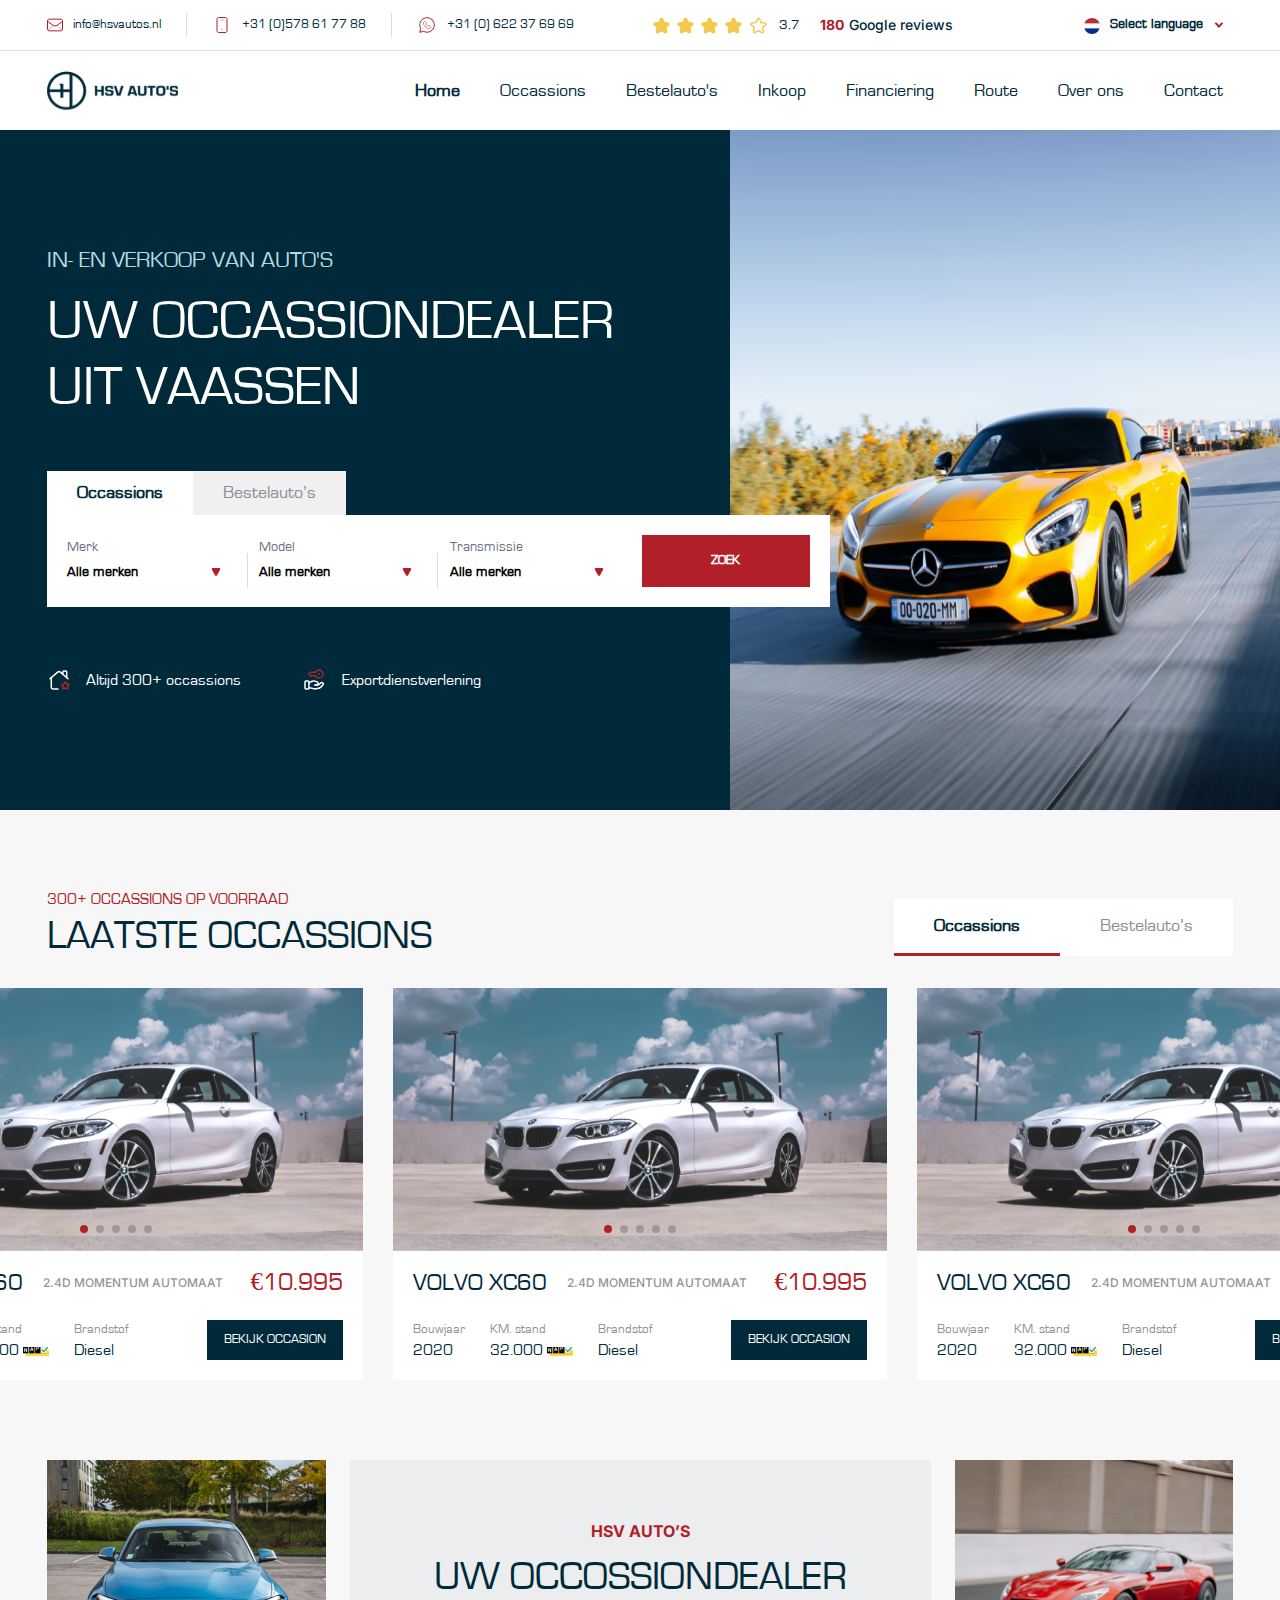
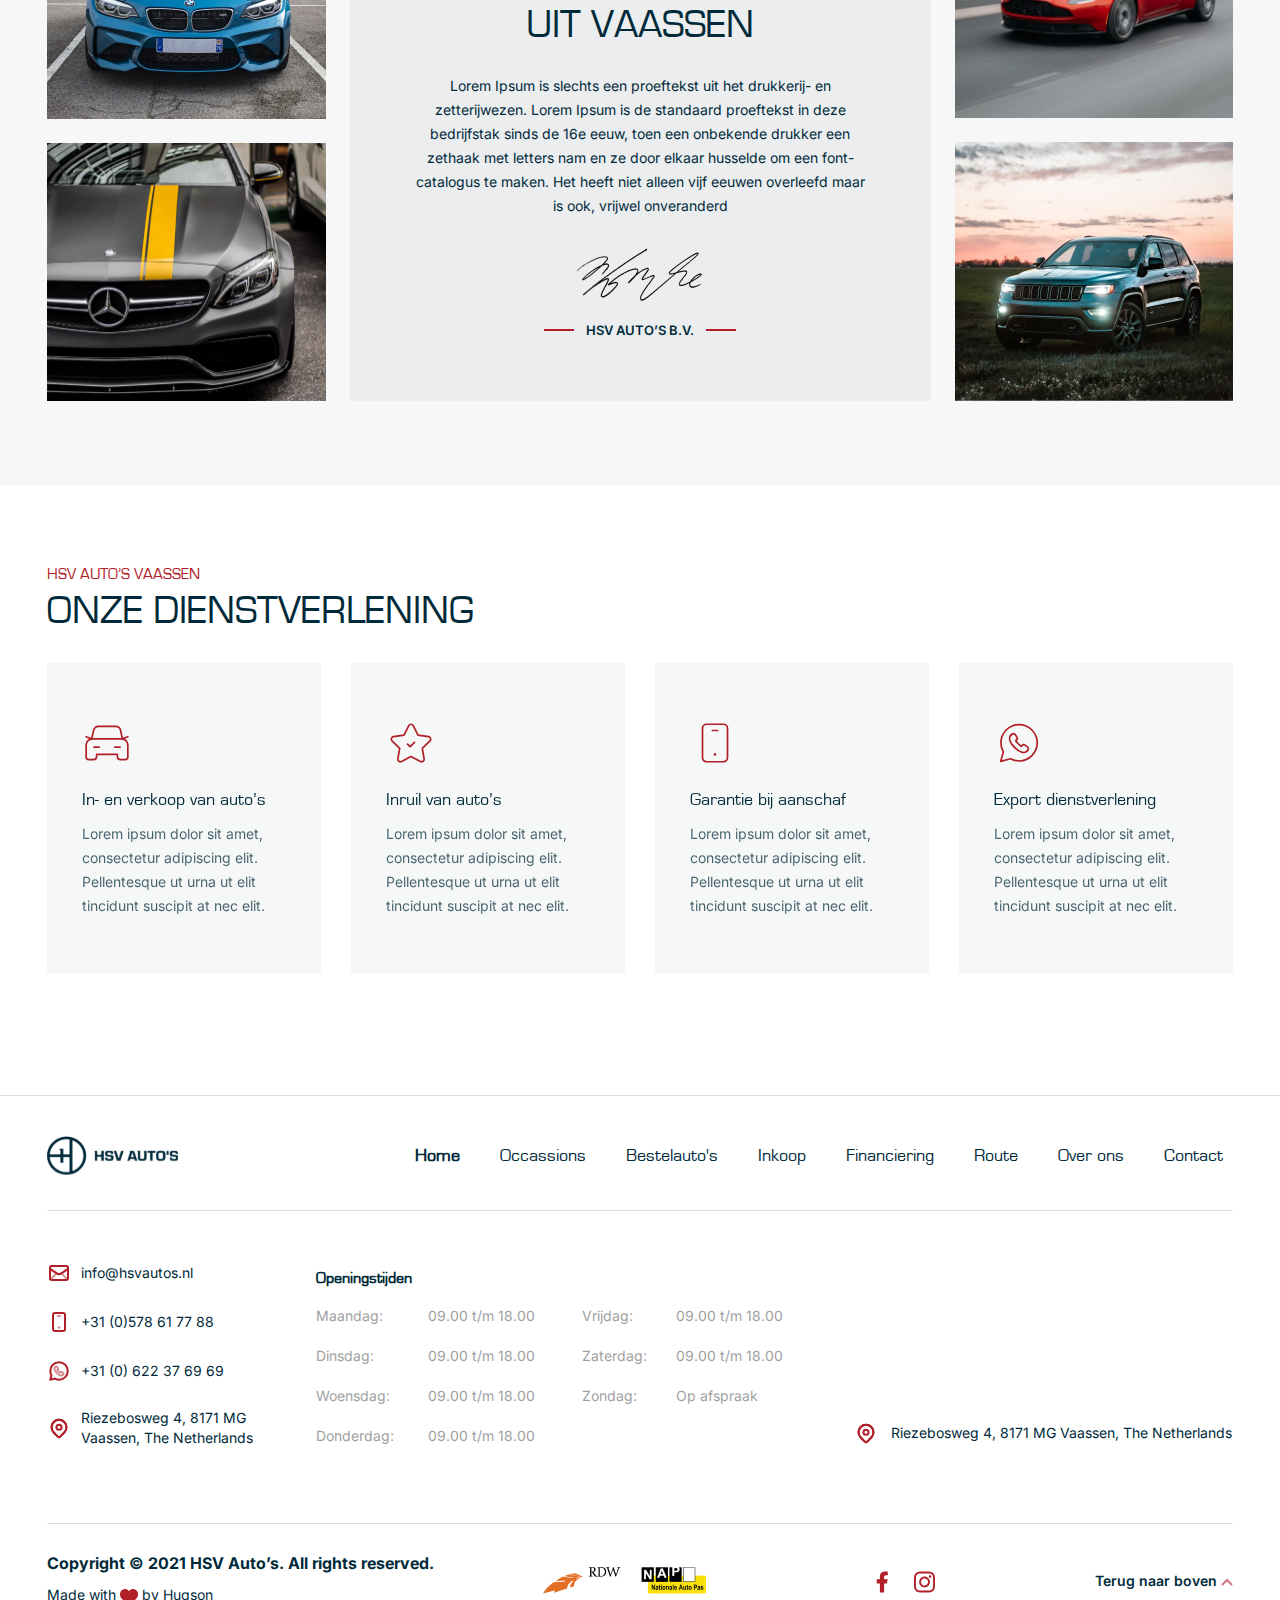
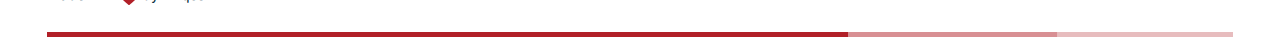
==== commit 4b3721e1: "all problem fiexd" ====
--- a/index.html
+++ b/index.html
@@ -189,37 +189,58 @@
                                                 <div class="col-6 col-sm-3">
                                                     <div class="box">
                                                         <label>Merk</label>
-                                                        <select class="wide border-padding-less cs-arrow">
-                                                          <option selected>Alle merken</option>
-                                                          <option value="1">Some option</option>
-                                                          <option value="2">Another option</option>
-                                                          <option value="3">A disabled option</option>
-                                                          <option value="4">Potato</option>
-                                                        </select>
+                                                        <div class="dropdown filter-dp-manu">
+                                                            <button class="dropdown-toggle filter-dp p-0">
+                                                                Alle merken
+                                                            </button>
+                                                            <ul class="filter-menu ">
+                                                                <li> <a href="" class="filter-t-link">Alle merken</a> </li>
+                                                                <li> <a href="" class="filter-t-link">Alle merken</a> </li>
+                                                                <li> <a href="" class="filter-t-link">Alle merken</a> </li>
+                                                                <li> <a href="" class="filter-t-link">Alle merken</a> </li>
+                                                                <li> <a href="" class="filter-t-link">Alle merken</a> </li>
+                                                                <li> <a href="" class="filter-t-link">Alle merken</a> </li>
+
+                                                            </ul>
+                                                        </div>
                                                     </div>
                                                 </div>
                                                 <div class="col-6 col-sm-3 se-border">
                                                     <div class="box">
                                                         <label>Model</label>
-                                                        <select class="wide border-padding-less cs-arrow">
-                                                          <option selected>Alle merken</option>
-                                                          <option value="1">Some option</option>
-                                                          <option value="2">Another option</option>
-                                                          <option value="3">A disabled option</option>
-                                                          <option value="4">Potato</option>
-                                                        </select>
+                                                        <div class="dropdown filter-dp-manu">
+                                                            <button class="dropdown-toggle filter-dp p-0">
+                                                                Alle merken
+                                                            </button>
+                                                            <ul class="filter-menu ">
+                                                                <li> <a href="" class="filter-t-link">Alle merken</a> </li>
+                                                                <li> <a href="" class="filter-t-link">Alle merken</a> </li>
+                                                                <li> <a href="" class="filter-t-link">Alle merken</a> </li>
+                                                                <li> <a href="" class="filter-t-link">Alle merken</a> </li>
+                                                                <li> <a href="" class="filter-t-link">Alle merken</a> </li>
+                                                                <li> <a href="" class="filter-t-link">Alle merken</a> </li>
+
+                                                            </ul>
+                                                        </div>
                                                     </div>
                                                 </div>
                                                 <div class="col-6 col-sm-3">
                                                     <div class="box">
                                                         <label>Transmissie</label>
-                                                        <select class="wide border-padding-less cs-arrow">
-                                                          <option selected>Alle merken</option>
-                                                          <option value="1">Some option</option>
-                                                          <option value="2">Another option</option>
-                                                          <option value="3">A disabled option</option>
-                                                          <option value="4">Potato</option>
-                                                        </select>
+                                                        <div class="dropdown filter-dp-manu">
+                                                            <button class="dropdown-toggle filter-dp p-0">
+                                                                Alle merken
+                                                            </button>
+                                                            <ul class="filter-menu ">
+                                                                <li> <a href="" class="filter-t-link">Alle merken</a> </li>
+                                                                <li> <a href="" class="filter-t-link">Alle merken</a> </li>
+                                                                <li> <a href="" class="filter-t-link">Alle merken</a> </li>
+                                                                <li> <a href="" class="filter-t-link">Alle merken</a> </li>
+                                                                <li> <a href="" class="filter-t-link">Alle merken</a> </li>
+                                                                <li> <a href="" class="filter-t-link">Alle merken</a> </li>
+
+                                                            </ul>
+                                                        </div>
                                                     </div>
                                                 </div>
                                                 <div class="col-6 col-sm-3">
@@ -234,37 +255,58 @@
                                                 <div class="col-6 col-sm-3">
                                                     <div class="box">
                                                         <label>Merk</label>
-                                                        <select class="wide border-padding-less cs-arrow">
-                                                          <option selected>Alle merken</option>
-                                                          <option value="1">Some option</option>
-                                                          <option value="2">Another option</option>
-                                                          <option value="3">A disabled option</option>
-                                                          <option value="4">Potato</option>
-                                                        </select>
+                                                        <div class="dropdown filter-dp-manu">
+                                                            <button class="dropdown-toggle filter-dp p-0">
+                                                                Alle merken
+                                                            </button>
+                                                            <ul class="filter-menu ">
+                                                                <li> <a href="" class="filter-t-link">Alle merken</a> </li>
+                                                                <li> <a href="" class="filter-t-link">Alle merken</a> </li>
+                                                                <li> <a href="" class="filter-t-link">Alle merken</a> </li>
+                                                                <li> <a href="" class="filter-t-link">Alle merken</a> </li>
+                                                                <li> <a href="" class="filter-t-link">Alle merken</a> </li>
+                                                                <li> <a href="" class="filter-t-link">Alle merken</a> </li>
+
+                                                            </ul>
+                                                        </div>
                                                     </div>
                                                 </div>
                                                 <div class="col-6 col-sm-3 se-border">
                                                     <div class="box">
                                                         <label>Model</label>
-                                                        <select class="wide border-padding-less cs-arrow">
-                                                          <option selected>Alle merken</option>
-                                                          <option value="1">Some option</option>
-                                                          <option value="2">Another option</option>
-                                                          <option value="3">A disabled option</option>
-                                                          <option value="4">Potato</option>
-                                                        </select>
+                                                        <div class="dropdown filter-dp-manu">
+                                                            <button class="dropdown-toggle filter-dp p-0">
+                                                                Alle merken
+                                                            </button>
+                                                            <ul class="filter-menu ">
+                                                                <li> <a href="" class="filter-t-link">Alle merken</a> </li>
+                                                                <li> <a href="" class="filter-t-link">Alle merken</a> </li>
+                                                                <li> <a href="" class="filter-t-link">Alle merken</a> </li>
+                                                                <li> <a href="" class="filter-t-link">Alle merken</a> </li>
+                                                                <li> <a href="" class="filter-t-link">Alle merken</a> </li>
+                                                                <li> <a href="" class="filter-t-link">Alle merken</a> </li>
+
+                                                            </ul>
+                                                        </div>
                                                     </div>
                                                 </div>
                                                 <div class="col-6 col-sm-3">
                                                     <div class="box">
                                                         <label>Transmissie</label>
-                                                        <select class="wide border-padding-less cs-arrow">
-                                                          <option selected>Alle merken</option>
-                                                          <option value="1">Some option</option>
-                                                          <option value="2">Another option</option>
-                                                          <option value="3">A disabled option</option>
-                                                          <option value="4">Potato</option>
-                                                        </select>
+                                                        <div class="dropdown filter-dp-manu">
+                                                            <button class="dropdown-toggle filter-dp p-0">
+                                                                Alle merken
+                                                            </button>
+                                                            <ul class="filter-menu ">
+                                                                <li> <a href="" class="filter-t-link">Alle merken</a> </li>
+                                                                <li> <a href="" class="filter-t-link">Alle merken</a> </li>
+                                                                <li> <a href="" class="filter-t-link">Alle merken</a> </li>
+                                                                <li> <a href="" class="filter-t-link">Alle merken</a> </li>
+                                                                <li> <a href="" class="filter-t-link">Alle merken</a> </li>
+                                                                <li> <a href="" class="filter-t-link">Alle merken</a> </li>
+
+                                                            </ul>
+                                                        </div>
                                                     </div>
                                                 </div>
                                                 <div class="col-6 col-sm-3">
--- a/assets/css/layout.css
+++ b/assets/css/layout.css
@@ -422,7 +422,7 @@
 }
 
 .service-card:hover {
-    box-shadow: 0px 0px 50px 1px #f3f3f3;
+    transform: translateY(-10px);
 }
 
 
--- a/assets/css/style.css
+++ b/assets/css/style.css
@@ -140,6 +140,7 @@
     bottom: 10%;
     top: 35%;
     height: 35px;
+    border-right: 1px solid #ddd;
 }
 
 .icon-text {
@@ -170,6 +171,38 @@
 
 
 /* ===============occasions============ */
+
+.filter-area.active {
+    right: 0;
+    left: 0;
+}
+
+.remove-filter {
+    position: absolute;
+    top: 17px;
+    right: 17px;
+    font-size: 29px;
+    color: var(--main-color);
+    display: none;
+}
+
+.filter-m-button {
+    display: none;
+    align-items: center;
+    width: 100%;
+    text-align: center;
+    justify-content: center;
+    background: var(--main-color);
+    padding: 10px;
+    color: var(--white-color);
+    font-size: 20px;
+    font-weight: 400;
+    cursor: pointer;
+}
+
+.filter-m-button p {
+    margin-left: 7px;
+}
 
 .occastion {
     background-color: #F7F7F7;
@@ -294,7 +327,7 @@
 .car-stiker {
     position: absolute;
     top: 24px;
-    z-index: 9;
+    z-index: 1;
     transform: rotateZ(-42deg);
     left: -39px;
     width: 160px;
@@ -458,6 +491,7 @@
 .service-card {
     background: #ebedee78;
     padding: 55px 35px;
+    transition: .3s;
 }
 
 .service-icon {
@@ -1033,6 +1067,18 @@
     background: #F7F7F7;
 }
 
+.team-card {
+    transition: .3s;
+}
+
+.team-card:hover {
+    transform: translateY(-10px);
+}
+
+.teamSlider {
+    padding-bottom: 75px;
+}
+
 
 /* =========================Purchase ====================== */
 
--- a/assets/css/responsive.css
+++ b/assets/css/responsive.css
@@ -68,6 +68,12 @@
 }
 
 @media screen and (max-width:992px) {
+    .filter-m-button {
+        display: flex
+    }
+    .remove-filter {
+        display: block
+    }
     .reverse {
         flex-direction: column-reverse;
     }
@@ -87,6 +93,25 @@
     .filter-col-5:nth-child(4)::after {
         display: none;
     }
+    .filter-area {
+        display: block;
+        background: var(--white-color);
+        padding: 60px 0;
+        height: 91vh;
+        position: fixed;
+        z-index: 99;
+        left: -100%;
+        top: 0;
+        bottom: 0;
+        transition: .3s;
+    }
+    .filter-col-5.se-border::before,
+    .filter-col-5.se-border::after {
+        display: none;
+    }
+    .filter-col-5 {
+        margin-bottom: 10px;
+    }
 }
 
 @media screen and (max-width:768px) {
@@ -155,7 +180,7 @@
         margin-top: 10px;
     }
     .copy-toggle {
-        padding-bottom: 48px;
+        padding-bottom: 49px;
     }
     .collapse:not(.show) {
         display: none;
@@ -220,13 +245,13 @@
         margin-bottom: 20px;
     }
     h2.occasion-title {
-        font-size: 30px;
+        font-size: 24px;
     }
     .dealer-info {
         padding: 40px 30px;
     }
     h2.dealer-title {
-        font-size: 30px;
+        font-size: 24px;
         line-height: 30px;
         margin-bottom: 14px;
     }
@@ -238,14 +263,14 @@
         padding: 5px 0;
     }
     p.model {
-        font-size: 20px;
+        font-size: 17px;
     }
     .car-model span {
-        font-size: 11px;
-        margin-left: 15px;
+        font-size: 8px;
+        margin-left: 8px;
     }
     .price {
-        font-size: 20px;
+        font-size: 17px;
     }
     .custom-btn-alt {
         padding: 5px 10px;
@@ -274,10 +299,26 @@
         padding: 50px 20px;
     }
     .page-banner-text h1 {
-        font-size: 30px;
+        font-size: 24px;
+        margin-top: 2px;
     }
     .car-price {
         margin-top: 10px;
+    }
+    .about-content h2 {
+        font-size: 25px;
+    }
+    .occassion-nav button {
+        padding: 15px 30px;
+    }
+    .occassions-tab {
+        justify-content: center;
+    }
+    .page-banner {
+        height: 200px;
+    }
+    .page-banner-text p {
+        font-size: 15px;
     }
 }
 
@@ -298,4 +339,7 @@
     .car-name-cat p {
         font-size: 12px;
     }
+    .custom-btn-alt {
+        padding: 5px 7px;
+    }
 }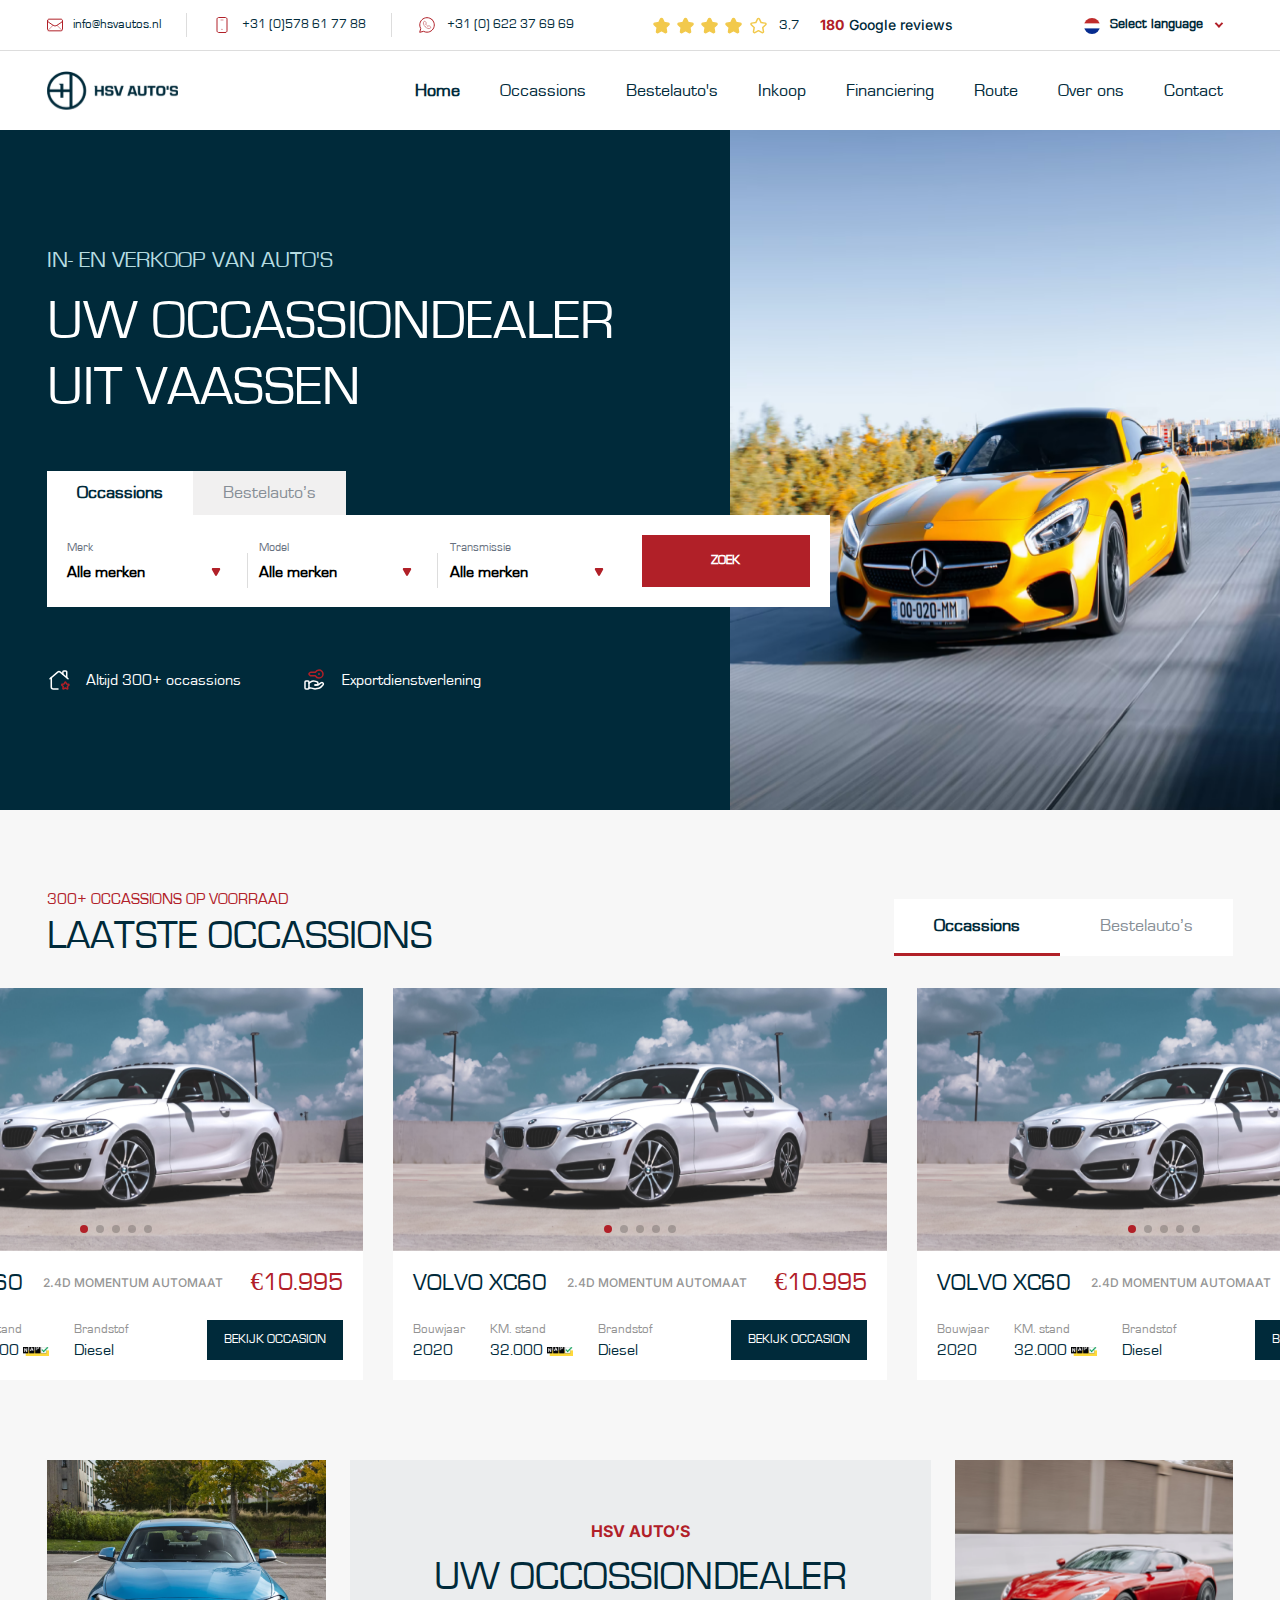
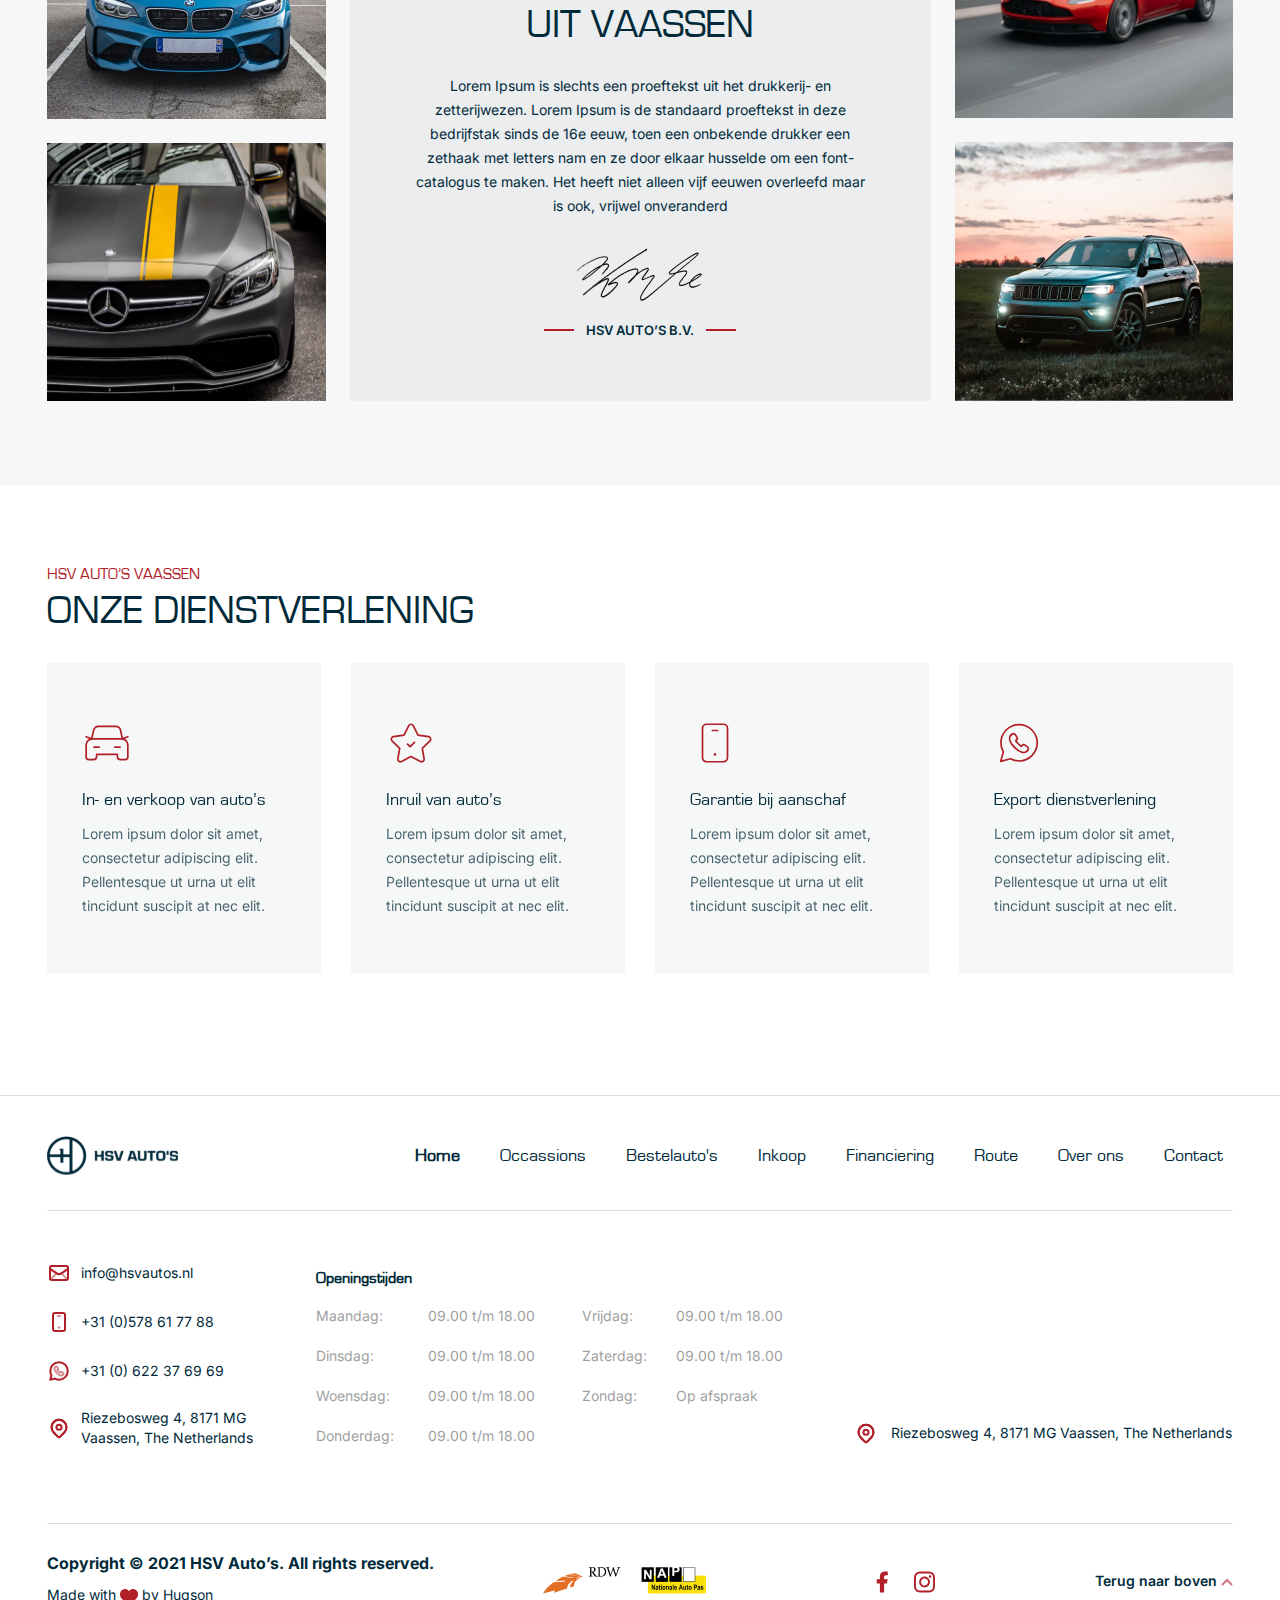
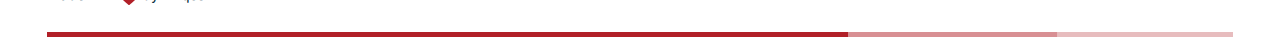
==== commit 47fc10b5: "3 problem fiexd 2nd revision" ====
--- a/index.html
+++ b/index.html
@@ -193,7 +193,7 @@
                                                             <button class="dropdown-toggle filter-dp p-0">
                                                                 Alle merken
                                                             </button>
-                                                            <ul class="filter-menu ">
+                                                            <ul class="filter-menu hero-filter">
                                                                 <li> <a href="" class="filter-t-link">Alle merken</a> </li>
                                                                 <li> <a href="" class="filter-t-link">Alle merken</a> </li>
                                                                 <li> <a href="" class="filter-t-link">Alle merken</a> </li>
@@ -212,7 +212,7 @@
                                                             <button class="dropdown-toggle filter-dp p-0">
                                                                 Alle merken
                                                             </button>
-                                                            <ul class="filter-menu ">
+                                                            <ul class="filter-menu hero-filter">
                                                                 <li> <a href="" class="filter-t-link">Alle merken</a> </li>
                                                                 <li> <a href="" class="filter-t-link">Alle merken</a> </li>
                                                                 <li> <a href="" class="filter-t-link">Alle merken</a> </li>
@@ -231,7 +231,7 @@
                                                             <button class="dropdown-toggle filter-dp p-0">
                                                                 Alle merken
                                                             </button>
-                                                            <ul class="filter-menu ">
+                                                            <ul class="filter-menu hero-filter">
                                                                 <li> <a href="" class="filter-t-link">Alle merken</a> </li>
                                                                 <li> <a href="" class="filter-t-link">Alle merken</a> </li>
                                                                 <li> <a href="" class="filter-t-link">Alle merken</a> </li>
@@ -259,7 +259,7 @@
                                                             <button class="dropdown-toggle filter-dp p-0">
                                                                 Alle merken
                                                             </button>
-                                                            <ul class="filter-menu ">
+                                                            <ul class="filter-menu hero-filter">
                                                                 <li> <a href="" class="filter-t-link">Alle merken</a> </li>
                                                                 <li> <a href="" class="filter-t-link">Alle merken</a> </li>
                                                                 <li> <a href="" class="filter-t-link">Alle merken</a> </li>
@@ -278,7 +278,7 @@
                                                             <button class="dropdown-toggle filter-dp p-0">
                                                                 Alle merken
                                                             </button>
-                                                            <ul class="filter-menu ">
+                                                            <ul class="filter-menu hero-filter">
                                                                 <li> <a href="" class="filter-t-link">Alle merken</a> </li>
                                                                 <li> <a href="" class="filter-t-link">Alle merken</a> </li>
                                                                 <li> <a href="" class="filter-t-link">Alle merken</a> </li>
@@ -297,7 +297,7 @@
                                                             <button class="dropdown-toggle filter-dp p-0">
                                                                 Alle merken
                                                             </button>
-                                                            <ul class="filter-menu ">
+                                                            <ul class="filter-menu hero-filter">
                                                                 <li> <a href="" class="filter-t-link">Alle merken</a> </li>
                                                                 <li> <a href="" class="filter-t-link">Alle merken</a> </li>
                                                                 <li> <a href="" class="filter-t-link">Alle merken</a> </li>
@@ -1260,10 +1260,21 @@
                                         <div class="social">
                                             <ul>
                                                 <li>
-                                                    <a href="" class="social-link"><img src="assets/img/icon/facebook.svg" alt=""></a>
+                                                    <a href="" class="social-link">
+                                                        <svg width="12" height="22" viewBox="0 0 12 22" fill="none" xmlns="http://www.w3.org/2000/svg">
+                                                        <path d="M8.08894 12.5763H10.7159L11.7667 8.37312H8.08894V6.27154C8.08894 5.18922 8.08894 4.16996 10.1905 4.16996H11.7667V0.639298C11.4241 0.594114 10.1306 0.492188 8.76459 0.492188C5.9117 0.492188 3.88577 2.23335 3.88577 5.43091V8.37312H0.733398V12.5763H3.88577V21.508H8.08894V12.5763Z" fill="#B12028"/>
+                                                        </svg>
+                                                    </a>
                                                 </li>
                                                 <li>
-                                                    <a href="" class="social-link"><img src="assets/img/icon/insta.svg" alt=""></a>
+                                                    <a href="" class="social-link">
+                                                        <svg width="22" height="22" viewBox="0 0 22 22" fill="none" xmlns="http://www.w3.org/2000/svg">
+                                                            <path d="M16.1174 6.65178C16.8138 6.65178 17.3783 6.08723 17.3783 5.39083C17.3783 4.69443 16.8138 4.12988 16.1174 4.12988C15.421 4.12988 14.8564 4.69443 14.8564 5.39083C14.8564 6.08723 15.421 6.65178 16.1174 6.65178Z" fill="#B12028"/>
+                                                            <path d="M10.5076 5.604C9.44044 5.604 8.39722 5.92046 7.50988 6.51336C6.62254 7.10626 5.93095 7.94897 5.52255 8.93493C5.11415 9.92088 5.0073 11.0058 5.2155 12.0525C5.4237 13.0992 5.9376 14.0606 6.69222 14.8152C7.44683 15.5698 8.40828 16.0837 9.45496 16.2919C10.5016 16.5001 11.5866 16.3933 12.5725 15.9849C13.5585 15.5765 14.4012 14.8849 14.9941 13.9976C15.587 13.1102 15.9034 12.067 15.9034 10.9998C15.9034 9.56876 15.335 8.19631 14.323 7.1844C13.3111 6.17249 11.9387 5.604 10.5076 5.604ZM10.5076 14.5025C9.81488 14.5025 9.13768 14.297 8.56167 13.9122C7.98566 13.5273 7.53672 12.9802 7.27162 12.3402C7.00651 11.7002 6.93715 10.9959 7.0723 10.3165C7.20745 9.63704 7.54104 9.01293 8.03089 8.52308C8.52075 8.03322 9.14486 7.69963 9.8243 7.56448C10.5037 7.42933 11.208 7.49869 11.848 7.7638C12.4881 8.02891 13.0351 8.47785 13.42 9.05386C13.8048 9.62986 14.0103 10.3071 14.0103 10.9998C14.0103 11.9288 13.6412 12.8197 12.9844 13.4766C12.3275 14.1334 11.4366 14.5025 10.5076 14.5025Z" fill="#B12028"/>
+                                                            <path d="M10.5079 2.38536C13.3135 2.38536 13.6463 2.39587 14.754 2.44666C15.4202 2.45457 16.0801 2.5769 16.705 2.80831C17.1582 2.98317 17.5699 3.25099 17.9135 3.59454C18.257 3.93809 18.5248 4.34976 18.6997 4.80306C18.9311 5.42787 19.0534 6.08779 19.0613 6.75403C19.1121 7.86174 19.1226 8.19449 19.1226 11.001C19.1226 13.8075 19.1121 14.1385 19.0613 15.2462C19.0534 15.9124 18.9311 16.5723 18.6997 17.1971C18.5248 17.6504 18.257 18.0621 17.9135 18.4057C17.5699 18.7492 17.1582 19.017 16.705 19.1919C16.0801 19.4233 15.4202 19.5456 14.754 19.5535C13.6463 19.6043 13.3135 19.6148 10.5079 19.6148C7.7023 19.6148 7.36955 19.6043 6.26184 19.5535C5.5956 19.5456 4.93568 19.4233 4.31087 19.1919C3.85757 19.017 3.44591 18.7492 3.10235 18.4057C2.7588 18.0621 2.49098 17.6504 2.31612 17.1971C2.08471 16.5723 1.96238 15.9124 1.95447 15.2462C1.90368 14.1385 1.89318 13.8057 1.89318 11.0001C1.89318 8.19449 1.90368 7.86174 1.95447 6.75403C1.96238 6.08779 2.08471 5.42787 2.31612 4.80306C2.49098 4.34976 2.7588 3.93809 3.10235 3.59454C3.44591 3.25099 3.85757 2.98317 4.31087 2.80831C4.93568 2.5769 5.5956 2.45457 6.26184 2.44666C7.36955 2.39587 7.7023 2.38536 10.5079 2.38536ZM10.5079 0.492188C7.65414 0.492188 7.29599 0.504447 6.17515 0.555235C5.30367 0.572832 4.44148 0.738046 3.62523 1.04385C2.92709 1.31382 2.29305 1.72667 1.76377 2.25596C1.23448 2.78524 0.821629 3.41927 0.551665 4.11742C0.245761 4.93395 0.0805461 5.79644 0.0630475 6.66821C0.0122593 7.78906 0 8.14545 0 11.0001C0 13.8547 0.0122593 14.212 0.0630475 15.3329C0.0806448 16.2043 0.245858 17.0665 0.551665 17.8828C0.821629 18.5809 1.23448 19.215 1.76377 19.7442C2.29305 20.2735 2.92709 20.6864 3.62523 20.9563C4.44176 21.2622 5.30425 21.4275 6.17602 21.445C7.29687 21.4957 7.65414 21.508 10.5079 21.508C13.3617 21.508 13.7198 21.4957 14.8407 21.445C15.7124 21.4275 16.5749 21.2622 17.3915 20.9563C18.0896 20.6864 18.7236 20.2735 19.2529 19.7442C19.7822 19.215 20.1951 18.5809 20.465 17.8828C20.7706 17.0662 20.9356 16.2037 20.9528 15.332C21.0036 14.2111 21.0158 13.8547 21.0158 11.0001C21.0158 8.14545 21.0036 7.78818 20.9528 6.66734C20.9352 5.79586 20.77 4.93367 20.4642 4.11742C20.1942 3.41927 19.7813 2.78524 19.2521 2.25596C18.7228 1.72667 18.0887 1.31382 17.3906 1.04385C16.574 0.738248 15.7115 0.573329 14.8398 0.556111C13.719 0.503571 13.3626 0.492188 10.5079 0.492188Z" fill="#B12028"/>
+                                                            </svg>
+
+                                                    </a>
                                                 </li>
                                             </ul>
                                         </div>
--- a/assets/css/layout.css
+++ b/assets/css/layout.css
@@ -106,7 +106,7 @@
     justify-content: center;
     align-items: center;
     width: 80px;
-    height: 80px;
+    height: 60px;
     cursor: pointer;
     transition: all .5s ease-in-out;
     /* border: 3px solid #fff; */
--- a/assets/css/style.css
+++ b/assets/css/style.css
@@ -72,6 +72,7 @@
     display: flex;
     align-items: center;
     line-height: 25px;
+    font-size: 12px;
 }
 
 
@@ -537,8 +538,8 @@
 }
 
 .page-banner-text h1 {
-    font-size: 44px;
-    margin-top: 10px;
+    font-size: 40px;
+    margin-top: 3px;
 }
 
 
@@ -598,6 +599,7 @@
     text-align: left;
     padding: 0;
     font-weight: 800;
+    font-size: 16px;
 }
 
 .dropdown-menu {
@@ -671,6 +673,7 @@
     background: none;
     border: none;
     padding: 0px 15px 8px;
+    position: relative;
 }
 
 .filter-dp-manu:hover .filter-menu {
@@ -1200,7 +1203,7 @@
 
 .page-banner-text p {
     color: #B6DCE1;
-    font-size: 20px;
+    font-size: 14px;
 }
 
 
--- a/assets/css/responsive.css
+++ b/assets/css/responsive.css
@@ -65,6 +65,20 @@
         border-top: none;
         padding-top: 0;
     }
+    ul.filter-menu {
+        position: relative;
+        display: none;
+        margin-top: 0px;
+        z-index: 9;
+        opacity: 1;
+        visibility: visible;
+    }
+    .filter-dp-manu.active .filter-menu {
+        display: block;
+    }
+    ul.filter-menu.hero-filter {
+        position: absolute;
+    }
 }
 
 @media screen and (max-width:992px) {
@@ -97,13 +111,14 @@
         display: block;
         background: var(--white-color);
         padding: 60px 0;
-        height: 91vh;
+        height: 94vh;
         position: fixed;
         z-index: 99;
         left: -100%;
         top: 0;
         bottom: 0;
         transition: .3s;
+        overflow-y: auto;
     }
     .filter-col-5.se-border::before,
     .filter-col-5.se-border::after {
@@ -218,6 +233,9 @@
     }
     .button-al {
         padding-left: 0px;
+    }
+    .box {
+        margin-bottom: 13px;
     }
 }
 
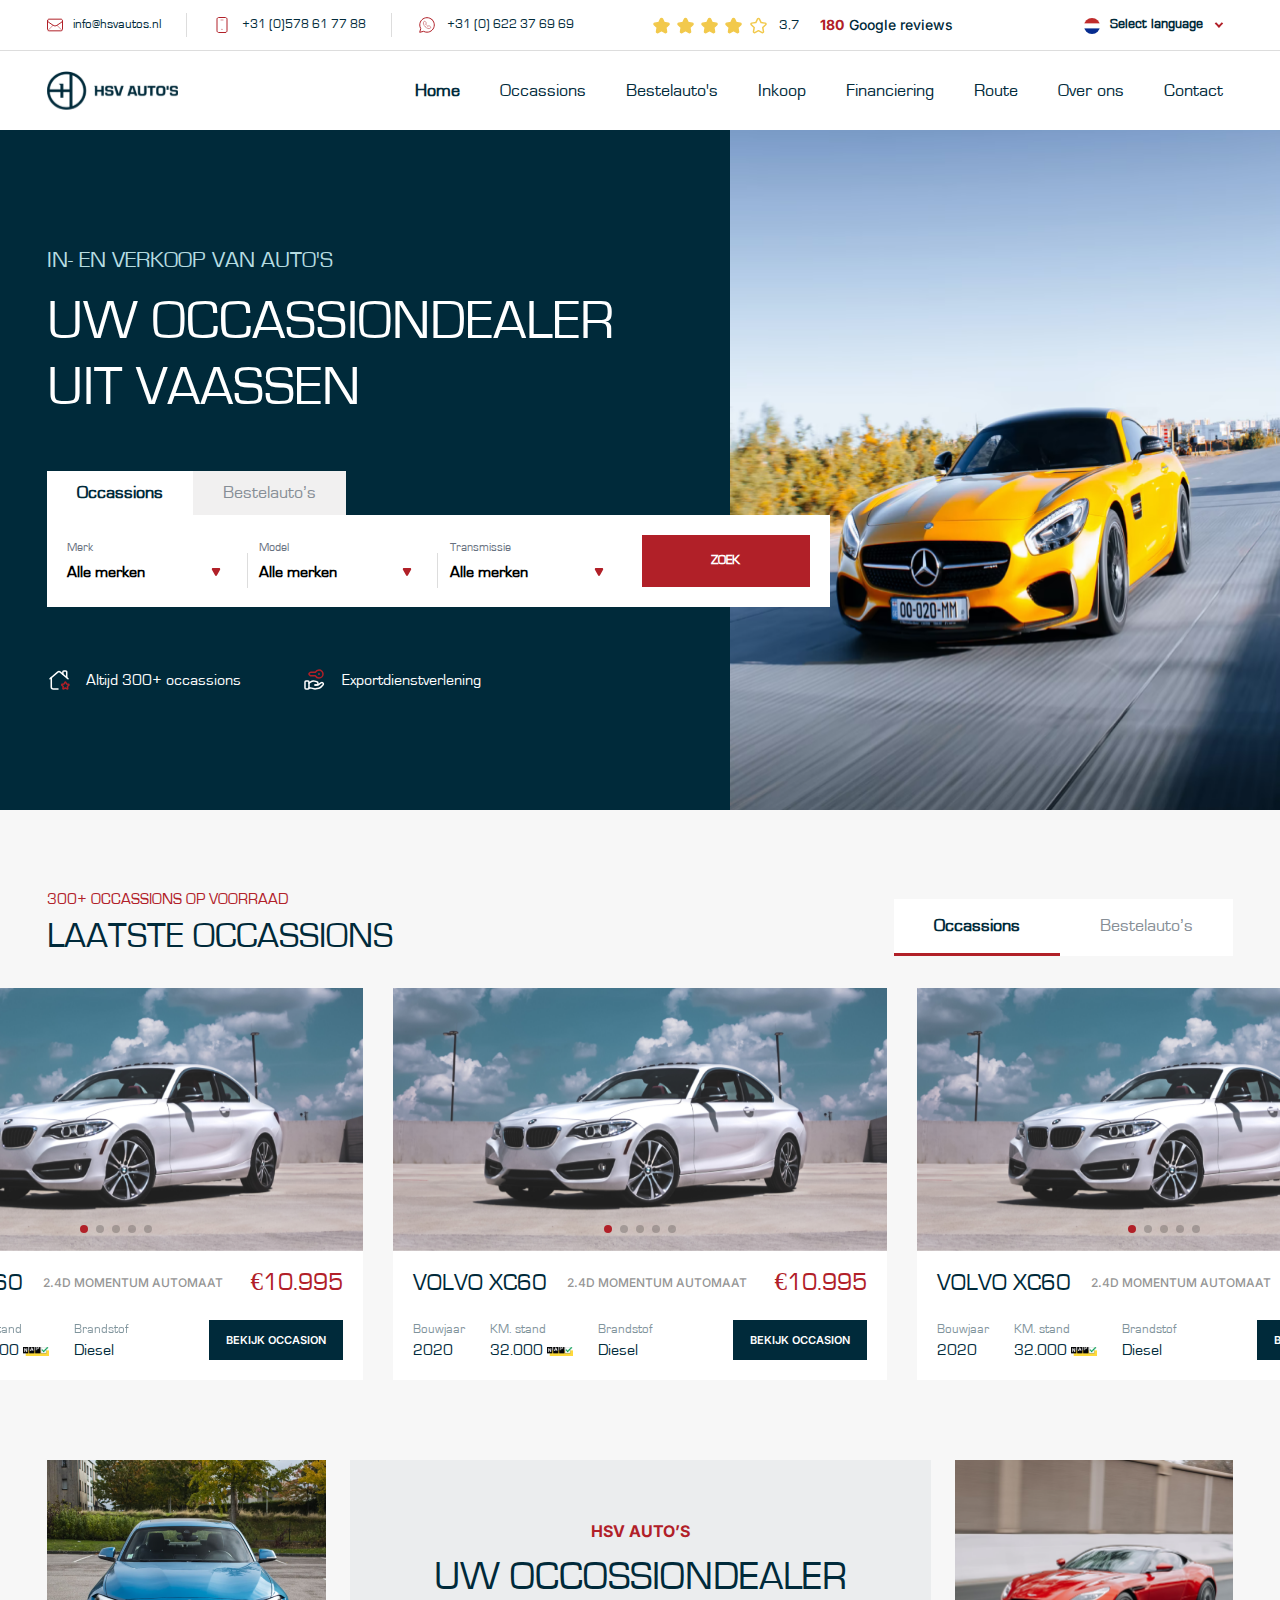
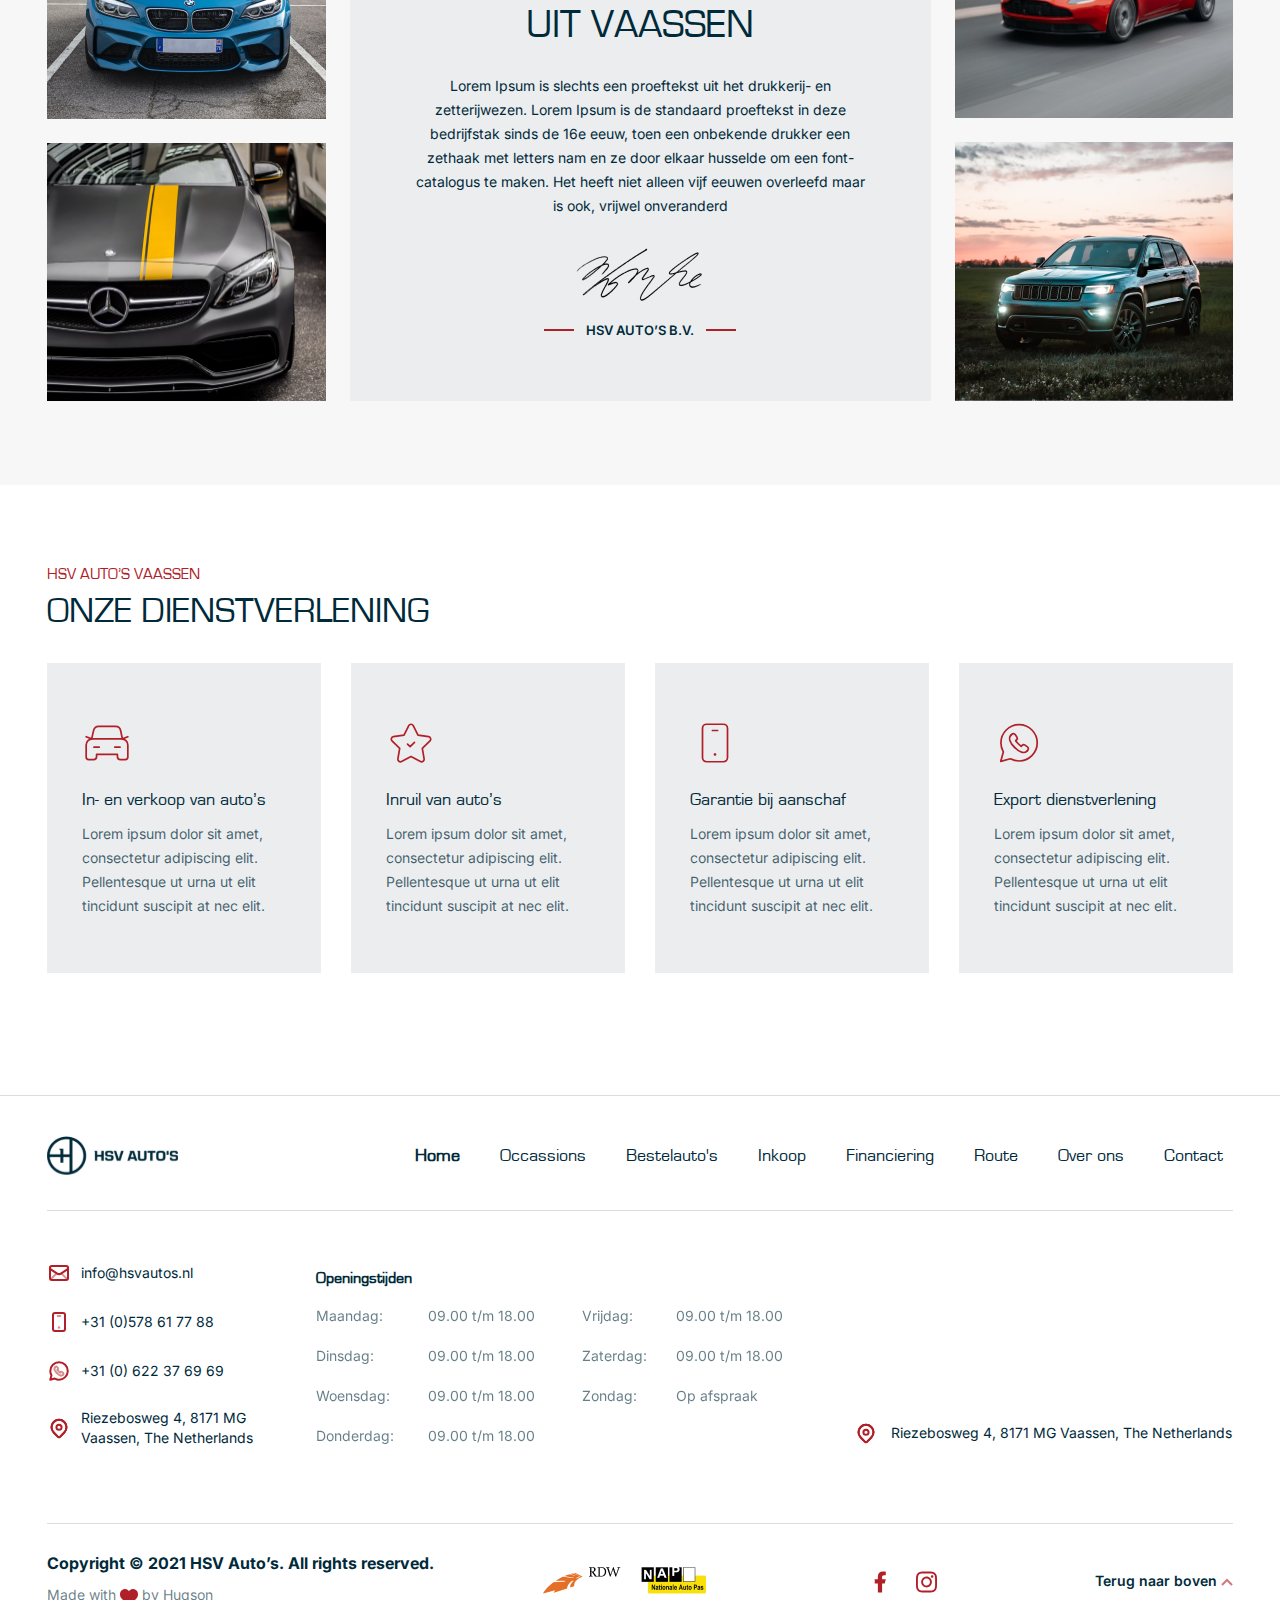
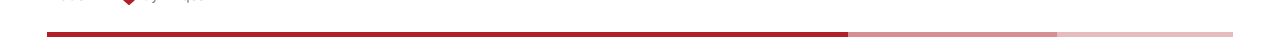
==== commit 7abeab12: "second revision complate" ====
--- a/index.html
+++ b/index.html
@@ -1262,17 +1262,18 @@
                                                 <li>
                                                     <a href="" class="social-link">
                                                         <svg width="12" height="22" viewBox="0 0 12 22" fill="none" xmlns="http://www.w3.org/2000/svg">
-                                                        <path d="M8.08894 12.5763H10.7159L11.7667 8.37312H8.08894V6.27154C8.08894 5.18922 8.08894 4.16996 10.1905 4.16996H11.7667V0.639298C11.4241 0.594114 10.1306 0.492188 8.76459 0.492188C5.9117 0.492188 3.88577 2.23335 3.88577 5.43091V8.37312H0.733398V12.5763H3.88577V21.508H8.08894V12.5763Z" fill="#B12028"/>
+                                                        <path d="M8.08894 12.5763H10.7159L11.7667 8.37312H8.08894V6.27154C8.08894 5.18922 8.08894 4.16996 10.1905 4.16996H11.7667V0.639298C11.4241 0.594114 10.1306 0.492188 8.76459 0.492188C5.9117 0.492188 3.88577 2.23335 3.88577 5.43091V8.37312H0.733398V12.5763H3.88577V21.508H8.08894V12.5763Z" fill=""/>
                                                         </svg>
                                                     </a>
                                                 </li>
                                                 <li>
                                                     <a href="" class="social-link">
                                                         <svg width="22" height="22" viewBox="0 0 22 22" fill="none" xmlns="http://www.w3.org/2000/svg">
-                                                            <path d="M16.1174 6.65178C16.8138 6.65178 17.3783 6.08723 17.3783 5.39083C17.3783 4.69443 16.8138 4.12988 16.1174 4.12988C15.421 4.12988 14.8564 4.69443 14.8564 5.39083C14.8564 6.08723 15.421 6.65178 16.1174 6.65178Z" fill="#B12028"/>
-                                                            <path d="M10.5076 5.604C9.44044 5.604 8.39722 5.92046 7.50988 6.51336C6.62254 7.10626 5.93095 7.94897 5.52255 8.93493C5.11415 9.92088 5.0073 11.0058 5.2155 12.0525C5.4237 13.0992 5.9376 14.0606 6.69222 14.8152C7.44683 15.5698 8.40828 16.0837 9.45496 16.2919C10.5016 16.5001 11.5866 16.3933 12.5725 15.9849C13.5585 15.5765 14.4012 14.8849 14.9941 13.9976C15.587 13.1102 15.9034 12.067 15.9034 10.9998C15.9034 9.56876 15.335 8.19631 14.323 7.1844C13.3111 6.17249 11.9387 5.604 10.5076 5.604ZM10.5076 14.5025C9.81488 14.5025 9.13768 14.297 8.56167 13.9122C7.98566 13.5273 7.53672 12.9802 7.27162 12.3402C7.00651 11.7002 6.93715 10.9959 7.0723 10.3165C7.20745 9.63704 7.54104 9.01293 8.03089 8.52308C8.52075 8.03322 9.14486 7.69963 9.8243 7.56448C10.5037 7.42933 11.208 7.49869 11.848 7.7638C12.4881 8.02891 13.0351 8.47785 13.42 9.05386C13.8048 9.62986 14.0103 10.3071 14.0103 10.9998C14.0103 11.9288 13.6412 12.8197 12.9844 13.4766C12.3275 14.1334 11.4366 14.5025 10.5076 14.5025Z" fill="#B12028"/>
-                                                            <path d="M10.5079 2.38536C13.3135 2.38536 13.6463 2.39587 14.754 2.44666C15.4202 2.45457 16.0801 2.5769 16.705 2.80831C17.1582 2.98317 17.5699 3.25099 17.9135 3.59454C18.257 3.93809 18.5248 4.34976 18.6997 4.80306C18.9311 5.42787 19.0534 6.08779 19.0613 6.75403C19.1121 7.86174 19.1226 8.19449 19.1226 11.001C19.1226 13.8075 19.1121 14.1385 19.0613 15.2462C19.0534 15.9124 18.9311 16.5723 18.6997 17.1971C18.5248 17.6504 18.257 18.0621 17.9135 18.4057C17.5699 18.7492 17.1582 19.017 16.705 19.1919C16.0801 19.4233 15.4202 19.5456 14.754 19.5535C13.6463 19.6043 13.3135 19.6148 10.5079 19.6148C7.7023 19.6148 7.36955 19.6043 6.26184 19.5535C5.5956 19.5456 4.93568 19.4233 4.31087 19.1919C3.85757 19.017 3.44591 18.7492 3.10235 18.4057C2.7588 18.0621 2.49098 17.6504 2.31612 17.1971C2.08471 16.5723 1.96238 15.9124 1.95447 15.2462C1.90368 14.1385 1.89318 13.8057 1.89318 11.0001C1.89318 8.19449 1.90368 7.86174 1.95447 6.75403C1.96238 6.08779 2.08471 5.42787 2.31612 4.80306C2.49098 4.34976 2.7588 3.93809 3.10235 3.59454C3.44591 3.25099 3.85757 2.98317 4.31087 2.80831C4.93568 2.5769 5.5956 2.45457 6.26184 2.44666C7.36955 2.39587 7.7023 2.38536 10.5079 2.38536ZM10.5079 0.492188C7.65414 0.492188 7.29599 0.504447 6.17515 0.555235C5.30367 0.572832 4.44148 0.738046 3.62523 1.04385C2.92709 1.31382 2.29305 1.72667 1.76377 2.25596C1.23448 2.78524 0.821629 3.41927 0.551665 4.11742C0.245761 4.93395 0.0805461 5.79644 0.0630475 6.66821C0.0122593 7.78906 0 8.14545 0 11.0001C0 13.8547 0.0122593 14.212 0.0630475 15.3329C0.0806448 16.2043 0.245858 17.0665 0.551665 17.8828C0.821629 18.5809 1.23448 19.215 1.76377 19.7442C2.29305 20.2735 2.92709 20.6864 3.62523 20.9563C4.44176 21.2622 5.30425 21.4275 6.17602 21.445C7.29687 21.4957 7.65414 21.508 10.5079 21.508C13.3617 21.508 13.7198 21.4957 14.8407 21.445C15.7124 21.4275 16.5749 21.2622 17.3915 20.9563C18.0896 20.6864 18.7236 20.2735 19.2529 19.7442C19.7822 19.215 20.1951 18.5809 20.465 17.8828C20.7706 17.0662 20.9356 16.2037 20.9528 15.332C21.0036 14.2111 21.0158 13.8547 21.0158 11.0001C21.0158 8.14545 21.0036 7.78818 20.9528 6.66734C20.9352 5.79586 20.77 4.93367 20.4642 4.11742C20.1942 3.41927 19.7813 2.78524 19.2521 2.25596C18.7228 1.72667 18.0887 1.31382 17.3906 1.04385C16.574 0.738248 15.7115 0.573329 14.8398 0.556111C13.719 0.503571 13.3626 0.492188 10.5079 0.492188Z" fill="#B12028"/>
+                                                            <path d="M16.1175 6.65175C16.8139 6.65175 17.3784 6.0872 17.3784 5.3908C17.3784 4.6944 16.8139 4.12985 16.1175 4.12985C15.4211 4.12985 14.8565 4.6944 14.8565 5.3908C14.8565 6.0872 15.4211 6.65175 16.1175 6.65175Z" fill=""/>
+                                                            <path d="M10.5076 5.604C9.44044 5.604 8.39722 5.92046 7.50988 6.51336C6.62254 7.10626 5.93095 7.94897 5.52255 8.93493C5.11415 9.92088 5.0073 11.0058 5.2155 12.0525C5.4237 13.0992 5.9376 14.0606 6.69222 14.8152C7.44683 15.5698 8.40828 16.0837 9.45496 16.2919C10.5016 16.5001 11.5866 16.3933 12.5725 15.9849C13.5585 15.5765 14.4012 14.8849 14.9941 13.9976C15.587 13.1102 15.9034 12.067 15.9034 10.9998C15.9034 9.56876 15.335 8.19631 14.323 7.1844C13.3111 6.17249 11.9387 5.604 10.5076 5.604ZM10.5076 14.5025C9.81488 14.5025 9.13768 14.297 8.56167 13.9122C7.98566 13.5273 7.53672 12.9802 7.27162 12.3402C7.00651 11.7002 6.93715 10.9959 7.0723 10.3165C7.20745 9.63704 7.54104 9.01293 8.03089 8.52308C8.52075 8.03322 9.14486 7.69963 9.8243 7.56448C10.5037 7.42933 11.208 7.49869 11.848 7.7638C12.4881 8.02891 13.0351 8.47785 13.42 9.05386C13.8048 9.62986 14.0103 10.3071 14.0103 10.9998C14.0103 11.9288 13.6412 12.8197 12.9844 13.4766C12.3275 14.1334 11.4366 14.5025 10.5076 14.5025Z" fill=""/>
+                                                            <path d="M10.5079 2.38536C13.3135 2.38536 13.6463 2.39587 14.754 2.44666C15.4202 2.45457 16.0801 2.5769 16.705 2.80831C17.1582 2.98317 17.5699 3.25099 17.9135 3.59454C18.257 3.93809 18.5248 4.34976 18.6997 4.80306C18.9311 5.42787 19.0534 6.08779 19.0613 6.75403C19.1121 7.86174 19.1226 8.19449 19.1226 11.001C19.1226 13.8075 19.1121 14.1385 19.0613 15.2462C19.0534 15.9124 18.9311 16.5723 18.6997 17.1971C18.5248 17.6504 18.257 18.0621 17.9135 18.4057C17.5699 18.7492 17.1582 19.017 16.705 19.1919C16.0801 19.4233 15.4202 19.5456 14.754 19.5535C13.6463 19.6043 13.3135 19.6148 10.5079 19.6148C7.7023 19.6148 7.36955 19.6043 6.26184 19.5535C5.5956 19.5456 4.93568 19.4233 4.31087 19.1919C3.85757 19.017 3.44591 18.7492 3.10235 18.4057C2.7588 18.0621 2.49098 17.6504 2.31612 17.1971C2.08471 16.5723 1.96238 15.9124 1.95447 15.2462C1.90368 14.1385 1.89318 13.8057 1.89318 11.0001C1.89318 8.19449 1.90368 7.86174 1.95447 6.75403C1.96238 6.08779 2.08471 5.42787 2.31612 4.80306C2.49098 4.34976 2.7588 3.93809 3.10235 3.59454C3.44591 3.25099 3.85757 2.98317 4.31087 2.80831C4.93568 2.5769 5.5956 2.45457 6.26184 2.44666C7.36955 2.39587 7.7023 2.38536 10.5079 2.38536ZM10.5079 0.492188C7.65414 0.492188 7.29599 0.504447 6.17515 0.555235C5.30367 0.572832 4.44148 0.738046 3.62523 1.04385C2.92709 1.31382 2.29305 1.72667 1.76377 2.25596C1.23448 2.78524 0.821629 3.41927 0.551665 4.11742C0.245761 4.93395 0.0805461 5.79644 0.0630475 6.66821C0.0122593 7.78906 0 8.14545 0 11.0001C0 13.8547 0.0122593 14.212 0.0630475 15.3329C0.0806448 16.2043 0.245858 17.0665 0.551665 17.8828C0.821629 18.5809 1.23448 19.215 1.76377 19.7442C2.29305 20.2735 2.92709 20.6864 3.62523 20.9563C4.44176 21.2622 5.30425 21.4275 6.17602 21.445C7.29687 21.4957 7.65414 21.508 10.5079 21.508C13.3617 21.508 13.7198 21.4957 14.8407 21.445C15.7124 21.4275 16.5749 21.2622 17.3915 20.9563C18.0896 20.6864 18.7236 20.2735 19.2529 19.7442C19.7822 19.215 20.1951 18.5809 20.465 17.8828C20.7706 17.0662 20.9356 16.2037 20.9528 15.332C21.0036 14.2111 21.0158 13.8547 21.0158 11.0001C21.0158 8.14545 21.0036 7.78818 20.9528 6.66734C20.9352 5.79586 20.77 4.93367 20.4642 4.11742C20.1942 3.41927 19.7813 2.78524 19.2521 2.25596C18.7228 1.72667 18.0887 1.31382 17.3906 1.04385C16.574 0.738248 15.7115 0.573329 14.8398 0.556111C13.719 0.503571 13.3626 0.492188 10.5079 0.492188Z" fill=""/>
                                                             </svg>
+
 
                                                     </a>
                                                 </li>
--- a/assets/css/default.css
+++ b/assets/css/default.css
@@ -154,7 +154,7 @@
     background: var(--text-color);
     padding: 6px 15px;
     /* border-radius: 4px; */
-    font-size: 13px;
+    font-size: 11px;
     text-transform: uppercase;
     color: var(--white-color);
     transition: .3s;
@@ -163,6 +163,8 @@
     -ms-transition: .3s;
     -o-transition: .3s;
     border: 2px solid var(--text-color);
+    font-weight: 600;
+    font-family: var(--normal-font);
 }
 
 .custom-btn-alt:hover {
--- a/assets/css/layout.css
+++ b/assets/css/layout.css
@@ -278,7 +278,8 @@
 }
 
 tbody.shedul-table {
-    color: #9f9f9f;
+    color: #002A3A;
+    opacity: 0.6;
 }
 
 .last-footer {
@@ -307,7 +308,7 @@
 }
 
 a.social-link {
-    padding: 10px 13px;
+    padding: 10px 15px;
 }
 
 img.barnd-img {
@@ -328,6 +329,15 @@
 
 a.back-link:hover {
     color: var(--main-color);
+}
+
+a.social-link svg {
+    fill: var(--main-color);
+    transition: .3s;
+}
+
+a.social-link:hover svg {
+    fill: var(--second-color);
 }
 
 img.footer-map {
@@ -507,4 +517,8 @@
 
 .collapse:not(.show) {
     display: grid;
+}
+
+.copy-sec p {
+    color: #002a3a99;
 }--- a/assets/css/style.css
+++ b/assets/css/style.css
@@ -226,7 +226,7 @@
 }
 
 h2.occasion-title {
-    font-size: 40px;
+    font-size: 36px;
     line-height: 55px;
     font-weight: 400;
     color: #002A3A;
@@ -306,7 +306,8 @@
 
 p.ml-text {
     font-size: 13px;
-    color: #939393;
+    color: #002A3A;
+    opacity: 0.5;
 }
 
 p.st-text {
@@ -490,7 +491,7 @@
 /* ====================================SERVICE ============== */
 
 .service-card {
-    background: #ebedee78;
+    background: #EBEDEE;
     padding: 55px 35px;
     transition: .3s;
 }
@@ -552,7 +553,9 @@
 ul.url-list {
     display: flex;
     align-items: center;
-    font-size: 16px;
+    font-size: 12px;
+    color: #002A3A;
+    opacity: 0.5;
 }
 
 .url-link {
@@ -752,8 +755,10 @@
     padding-top: 5px;
     display: block;
     font-family: var(--normal-font);
-    color: #939393;
     font-size: 12px;
+    color: #002A3A;
+    opacity: 0.5;
+    font-weight: 500;
 }
 
 .car-s-info {
@@ -817,7 +822,9 @@
     text-transform: uppercase;
     font-family: var(--normal-font);
     font-weight: 500;
-    color: var(--text-color-alt);
+    color: #002A3A;
+    opacity: 0.2;
+    font-size: 12px;
 }
 
 .car-price h2 {
@@ -827,7 +834,9 @@
 
 .car-name-cat p {
     font-family: var(--normal-font);
-    color: #838383;
+    color: #002A3A;
+    opacity: 0.5;
+    font-weight: 500;
 }
 
 .car-name-cat h2 {
@@ -903,26 +912,30 @@
     position: relative;
     display: block;
     /* transition: .3s; */
+    color: #868E96;
 }
 
 .feature-listing-tab.active:before {
     content: "";
-    height: 3px;
+    height: 0;
     position: absolute;
     width: 100%;
     display: block;
     background: var(--main-color);
-    bottom: 0;
+    bottom: -1px;
     left: 0;
     right: 0;
+    border-bottom: 3px solid var(--main-color);
 }
 
 .feature-listing-tab.active {
-    font-weight: bold;
+    font-weight: 700;
+    color: var(--second-color);
 }
 
 .feature-listing-tab:hover {
     font-weight: bold;
+    color: var(--second-color);
 }
 
 ul.feature-list li::marker {
@@ -938,7 +951,8 @@
     position: relative;
     display: flex;
     align-items: center;
-    color: #002a3aa8;
+    color: #002A3A;
+    opacity: 0.56;
 }
 
 ul.feature-list li:before {
@@ -962,6 +976,8 @@
 
 .comment {
     margin-top: 40px;
+    color: #002A3A;
+    opacity: 0.56;
 }
 
 .related-car {
@@ -1093,13 +1109,16 @@
     font-size: 24px;
     text-transform: uppercase;
     margin-bottom: 15px;
+    font-weight: 400;
 }
 
 .page-content p {
     font-family: var(--normal-font);
     font-size: 14px;
     line-height: 24px;
-    color: #606060;
+    font-weight: 400;
+    color: #002A3A;
+    opacity: 0.7;
 }
 
 .form-control:focus {
@@ -1110,15 +1129,18 @@
 .form-control {
     padding: 15px;
     border-radius: 0;
+    font-family: var(--title-font);
+    border: solid 1px #e8e8e8;
 }
 
 .select-input {
     border-radius: 0;
-    padding: 7px 15px;
+    padding: 5.5px 15px;
     height: auto;
     text-transform: uppercase;
     color: #747474;
-    font-size: 16px;
+    font-size: 14px;
+    font-family: var(--title-font);
 }
 
 .select-input:focus {
@@ -1150,6 +1172,9 @@
 
 .form-head h5 {
     font-size: 14px;
+    font-family: var(--title-font);
+    font-weight: 400;
+    display: block;
 }
 
 .form-submit-area {
@@ -1167,9 +1192,11 @@
     padding: 10px;
     color: var(--white-color);
     text-transform: uppercase;
-    font-weight: bold;
+    font-weight: 700;
     transition: .3s;
     border: 2px solid var(--main-color);
+    font-size: 14px;
+    font-family: var(--title-font);
 }
 
 button.submit-btn:hover {
@@ -1179,7 +1206,8 @@
 
 .requerd-type {
     font-size: 12px;
-    color: #787878;
+    color: #333333;
+    opacity: 0.5;
 }
 
 
--- a/assets/css/responsive.css
+++ b/assets/css/responsive.css
@@ -1,3 +1,19 @@
+@media screen and (min-width:1600px) {
+    .banner-img {
+        position: absolute;
+        right: 0;
+        top: 0;
+        z-index: 0;
+        width: 45%;
+        height: 100%;
+    }
+    .banner-content-wrapper {
+        height: 80vh;
+        display: flex;
+        align-items: center;
+    }
+}
+
 @media screen and (max-width:1300px) {
     .dealer-info {
         padding: 0px 60px;
@@ -36,7 +52,7 @@
     ul.mobile-menu {
         display: block;
         position: fixed;
-        z-index: 90;
+        z-index: 89;
         width: 300px;
         right: -115%;
         background: var(--white-color);
@@ -47,7 +63,7 @@
         overflow-y: auto;
         padding: 20px 0;
         transition: .3s;
-        margin-top: 68px;
+        margin-top: 58px;
     }
     a.nav-link {
         padding: 10px 20px;
@@ -120,6 +136,9 @@
         transition: .3s;
         overflow-y: auto;
     }
+    .filter-area::-webkit-scrollbar {
+        width: 5px;
+    }
     .filter-col-5.se-border::before,
     .filter-col-5.se-border::after {
         display: none;
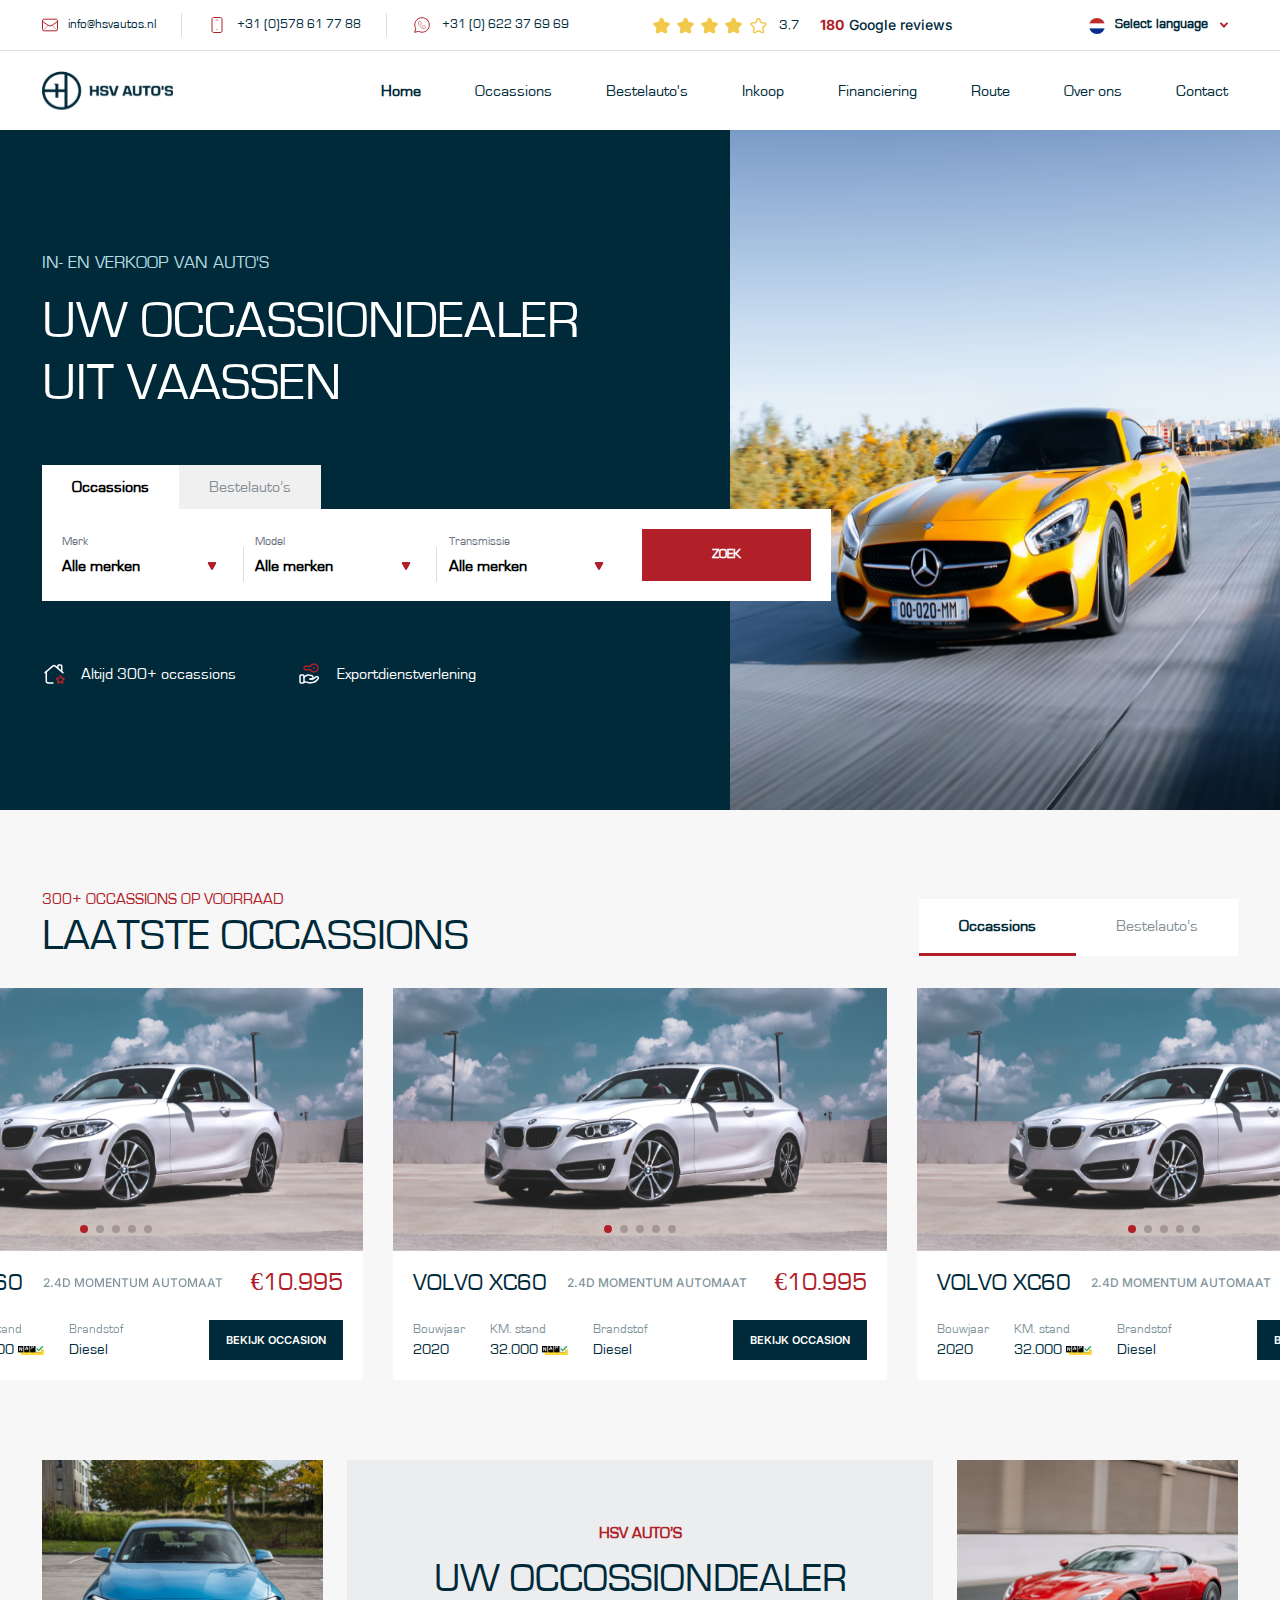
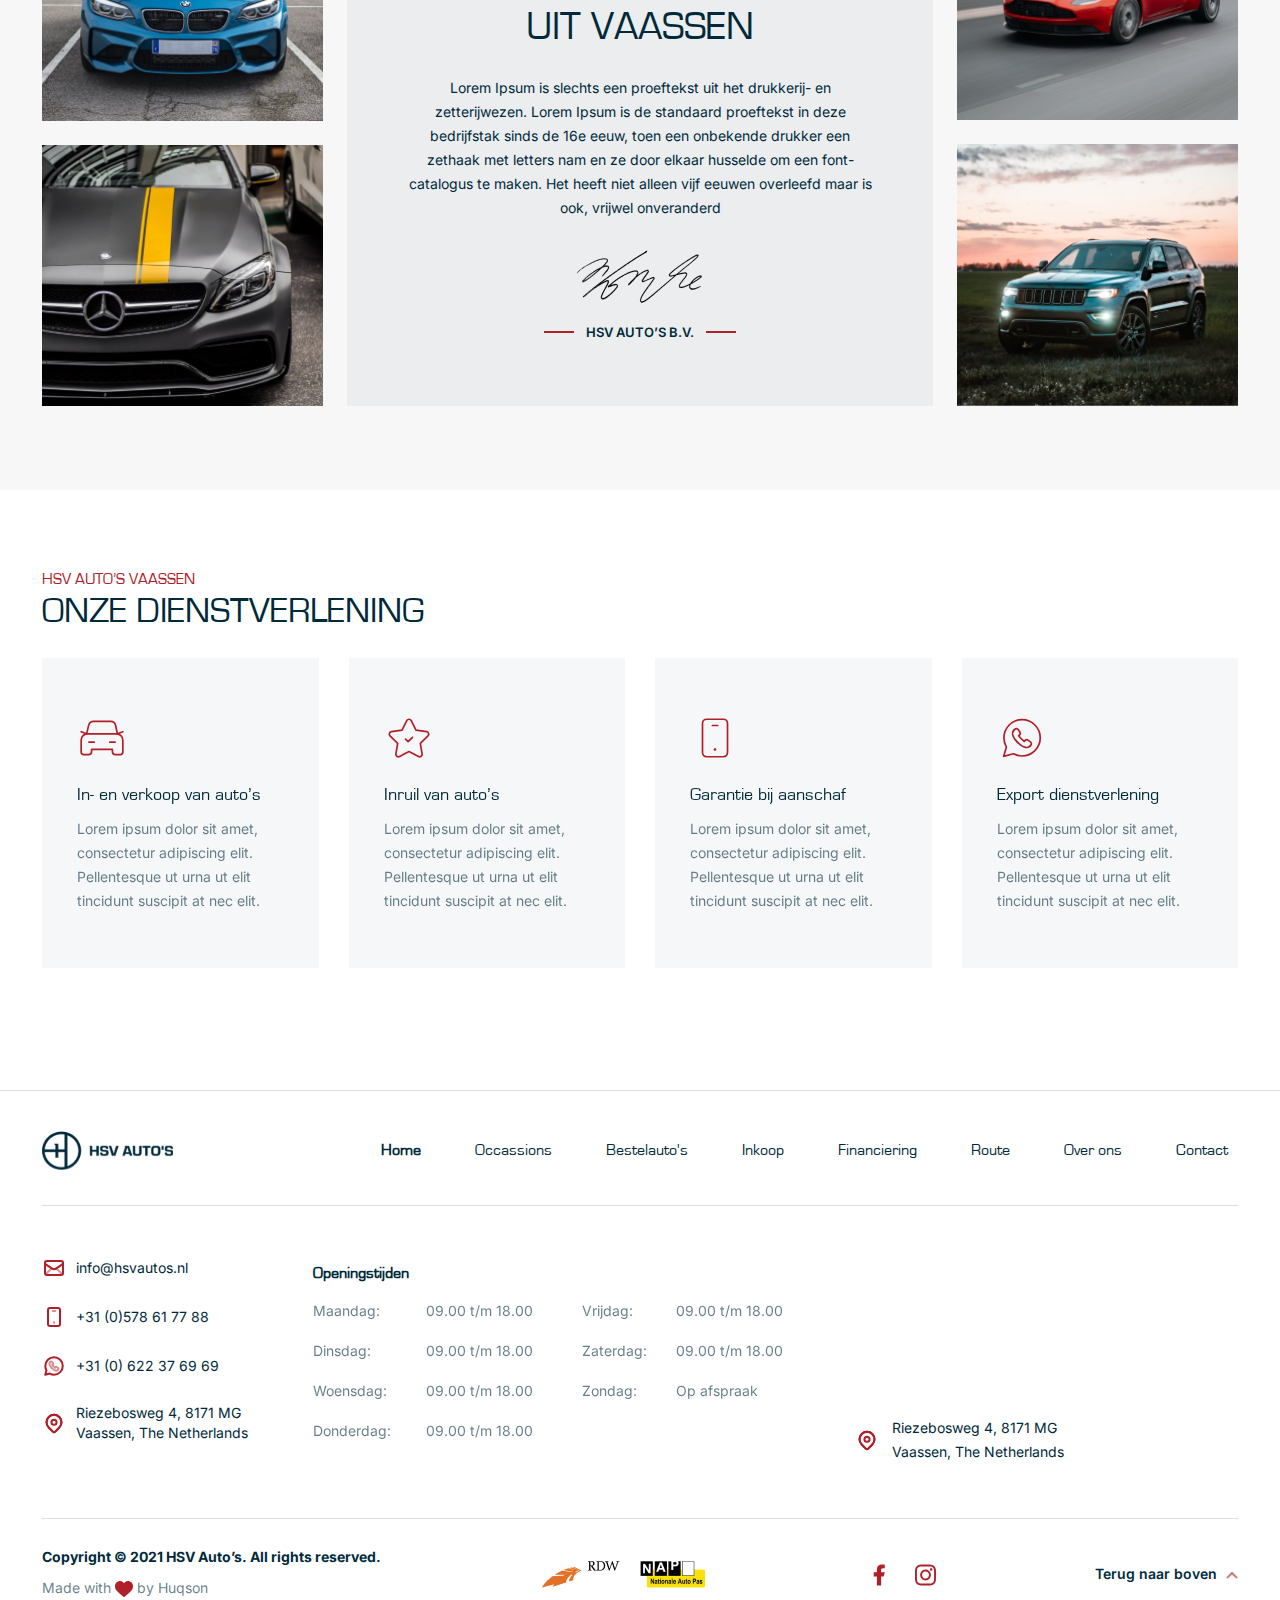
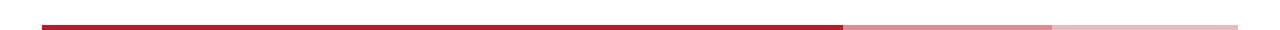
==== commit 9911dc8e: "3 rd revision" ====
--- a/index.html
+++ b/index.html
@@ -1014,7 +1014,7 @@
                     <div class="occastion-head">
                         <div class="left-title">
                             <h5>hsv auto’s vaassen</h5>
-                            <h2 class="occasion-title">onze dienstverlening</h2>
+                            <h2 class="occasion-title-m">onze dienstverlening</h2>
                         </div>
                     </div>
                 </div>
@@ -1226,7 +1226,7 @@
                                             </div>
                                             <div class="location">
                                                 <img src="assets/img/icon/location.svg" alt="" class="address-icon">
-                                                <p>Riezebosweg 4, 8171 MG Vaassen, The Netherlands</p>
+                                                <p>Riezebosweg 4, 8171 MG <br> Vaassen, The Netherlands</p>
                                             </div>
                                         </div>
                                     </div>
@@ -1248,7 +1248,7 @@
                             <div class="last-footer collapse list-unstyled" id="copyright">
                                 <div class="copy-sec">
                                     <h5>Copyright © 2021 HSV Auto’s. All rights reserved.</h5>
-                                    <p>Made with <img src="assets/img/icon/hart.svg" alt=""> by Huqson</p>
+                                    <p>Made with <img src="assets/img/icon/hart.svg" alt=""> by <a href="" class="company-by">Huqson</a></p>
                                 </div>
                                 <div class="right-area">
                                     <div class="footer-social">
--- a/assets/css/nice-select.css
+++ b/assets/css/nice-select.css
@@ -167,7 +167,7 @@
 }
 
 .nice-select .option.selected {
-    font-weight: bold;
+    /* font-weight: bold; */
 }
 
 .nice-select .option.disabled {
--- a/assets/css/default.css
+++ b/assets/css/default.css
@@ -78,7 +78,7 @@
 }
 
 .container {
-    max-width: 1210px;
+    max-width: 1220px;
 }
 
 a {
--- a/assets/css/layout.css
+++ b/assets/css/layout.css
@@ -175,11 +175,11 @@
 
 .nav-link {
     font-weight: 400;
-    font-size: 18px;
+    font-size: 16px;
     color: var(--text-color);
     transition: .3s;
     font-family: var(--title-font);
-    padding: 0 20px;
+    padding: 0 27px;
 }
 
 .nav-link.active {
@@ -292,7 +292,7 @@
 }
 
 .copy-sec h5 {
-    font-size: 14px;
+    font-size: 14px !important;
     font-weight: 600;
     margin-bottom: 10px;
 }
@@ -521,4 +521,18 @@
 
 .copy-sec p {
     color: #002a3a99;
+}
+
+a.back-link img {
+    margin-left: 5px;
+}
+
+a.company-by {
+    color: #002a3a99;
+    transition: .3s;
+    font-family: var(--normal-font);
+}
+
+a.company-by:hover {
+    color: var(--main-color);
 }--- a/assets/css/style.css
+++ b/assets/css/style.css
@@ -6,7 +6,7 @@
 }
 
 h4.sm-title {
-    font-size: clamp(16px, 2vw, 23px);
+    font-size: clamp(16px, 2vw, 18px);
     color: #B6DCE1;
     font-family: var(--title-font);
     margin-bottom: 15px;
@@ -18,7 +18,7 @@
 }
 
 h1.title {
-    font-size: clamp(30px, 5vw, 55px);
+    font-size: clamp(30px, 5vw, 52px);
     color: var(--white-color);
     font-family: var(--title-font);
     /* line-height: 70px; */
@@ -58,7 +58,7 @@
 
 .filter-nav.active {
     background: var(--white-color) !important;
-    color: var(--text-color) !important;
+    color: #000000 !important;
 }
 
 .border-padding-less {
@@ -226,7 +226,7 @@
 }
 
 h2.occasion-title {
-    font-size: 36px;
+    font-size: 44px;
     line-height: 55px;
     font-weight: 400;
     color: #002A3A;
@@ -284,7 +284,8 @@
     font-family: var(--normal-font);
     margin-left: 20px;
     font-weight: 500;
-    color: #959595;
+    color: #002A3A;
+    opacity: 0.5;
 }
 
 .service-details {
@@ -311,7 +312,7 @@
 }
 
 p.st-text {
-    font-size: 16px;
+    font-size: 15px;
 }
 
 .car-information {
@@ -439,6 +440,7 @@
     font-weight: 700;
     color: var(--main-color);
     text-transform: uppercase;
+    font-family: var(--title-font);
 }
 
 h2.dealer-title {
@@ -491,9 +493,17 @@
 /* ====================================SERVICE ============== */
 
 .service-card {
-    background: #EBEDEE;
+    background: #ebedee6e;
     padding: 55px 35px;
     transition: .3s;
+}
+
+.occasion-title-m {
+    font-size: 36px;
+    line-height: 45px;
+    font-weight: 400;
+    color: #002A3A;
+    text-transform: uppercase;
 }
 
 .service-icon {
@@ -511,7 +521,8 @@
 
 p.service-des {
     font-family: var(--normal-font);
-    color: #002a3ab8;
+    color: #002A3A;
+    opacity: 0.6;
 }
 
 .service-icon img {
@@ -541,6 +552,8 @@
 .page-banner-text h1 {
     font-size: 40px;
     margin-top: 3px;
+    font-family: var(--title-font);
+    font-weight: 400;
 }
 
 
@@ -972,12 +985,12 @@
 
 p.comment-message {
     margin-bottom: 15px;
+    color: #002A3A;
+    opacity: 0.56;
 }
 
 .comment {
     margin-top: 40px;
-    color: #002A3A;
-    opacity: 0.56;
 }
 
 .related-car {
@@ -1026,7 +1039,7 @@
 .about-content h2 {
     font-size: 36px;
     text-transform: uppercase;
-    color: var(--second-color);
+    color: var(--text-color);
     margin: 12px 0;
 }
 
@@ -1070,6 +1083,27 @@
     text-transform: uppercase;
 }
 
+.comment-date-info p {
+    color: #002A3A;
+    opacity: 0.56;
+}
+
+p.address {
+    color: #002A3A;
+    opacity: 0.56;
+}
+
+@media screen and (max-width: 991px) {
+    .comment-date-info p {
+        color: #002A3A;
+        opacity: 0.56;
+    }
+    p.address {
+        color: #002A3A;
+        opacity: 0.56;
+    }
+}
+
 a.name:hover {
     color: var(--main-color);
 }
@@ -1110,6 +1144,8 @@
     text-transform: uppercase;
     margin-bottom: 15px;
     font-weight: 400;
+    color: var(--text-color);
+    font-family: var(--title-font);
 }
 
 .page-content p {
@@ -1138,9 +1174,10 @@
     padding: 5.5px 15px;
     height: auto;
     text-transform: uppercase;
-    color: #747474;
     font-size: 14px;
     font-family: var(--title-font);
+    /* color: #333333; */
+    /* opacity: 0.5; */
 }
 
 .select-input:focus {
@@ -1225,13 +1262,14 @@
 
 .page-banner-text h2 {
     text-transform: uppercase;
-    margin-top: 20px;
+    margin-top: 15px;
     font-size: 40px;
 }
 
 .page-banner-text p {
     color: #B6DCE1;
     font-size: 14px;
+    margin-bottom: 0;
 }
 
 
@@ -1250,7 +1288,7 @@
 
 p.contact-title {
     margin: 20px 0;
-    font-size: 20px;
+    font-size: 19px;
     font-weight: bold;
 }
 
@@ -1272,14 +1310,15 @@
 span.area-name {
     display: block;
     font-size: 20px;
-    margin-bottom: 10px;
+    margin-bottom: 5px;
+    color: #828282;
 }
 
 .contact-location {
     background: var(--white-color);
     box-shadow: 0px 1px 108px 1px #e7e7e7;
     padding: 40px;
-    border-radius: 10px;
+    border-radius: 6px;
     display: flex;
     align-items: center;
     margin-top: 40px;
@@ -1291,13 +1330,14 @@
 
 .get-in-tuch h1 {
     font-size: 60px;
-    font-weight: bold;
+    font-weight: 700;
     margin-bottom: 36px;
 }
 
 .form-title {
     display: flex;
     align-items: center;
+    margin-bottom: 35px;
 }
 
 .form-title img {
@@ -1316,9 +1356,9 @@
 
 .submit-contact {
     width: 100%;
-    background: var(--second-color);
+    background: var(--text-color);
     padding: 12px;
-    border: 2px solid var(--second-color);
+    border: 2px solid var(--text-color);
     color: var(--white-color);
     font-size: 16px;
     text-transform: uppercase;
@@ -1328,11 +1368,12 @@
 
 .submit-contact:hover {
     background: var(--white-color);
-    color: var(--second-color);
+    color: var(--text-color);
 }
 
 .form-group label {
     margin-bottom: 10px;
+    font-size: 14px;
 }
 
 .contact-content {
@@ -1340,6 +1381,16 @@
     padding-top: 30px;
 }
 
+.contact-text p {
+    color: var(--text-color);
+}
+
+@media screen and (max-width:991px) {
+    .contact-text p {
+        color: var(--text-color);
+    }
+}
+
 
 /* ======================route page =============== */
 
@@ -1371,4 +1422,44 @@
     display: flex;
     align-items: center;
     position: relative;
+}
+
+.form-control::placeholder {
+    color: #333333;
+    opacity: 0.5;
+}
+
+.nice-select:after {
+    border-bottom: 2px solid #000000;
+    border-right: 2px solid #000000;
+}
+
+.nice-select.select-input span {
+    color: #333333;
+    opacity: 0.5;
+}
+
+.nice-select.select-input ul li {
+    color: #333333;
+    opacity: 0.5 !important;
+}
+
+.location-info {
+    color: #4F4F4F;
+    font-size: 15px;
+    font-weight: 700;
+}
+
+.form-title h2 {
+    font-weight: 700;
+    color: #4F4F4F;
+}
+
+.form-control:focus {
+    box-shadow: 0px 14px 54px -13px rgba(41, 58, 79, 0.15);
+}
+
+.team-info p {
+    color: #002A3A;
+    opacity: 0.7;
 }--- a/assets/css/responsive.css
+++ b/assets/css/responsive.css
@@ -1,3 +1,9 @@
+@media screen and (min-width:3200px) {
+    .banner-img {
+        width: 48% !important;
+    }
+}
+
 @media screen and (min-width:1600px) {
     .banner-img {
         position: absolute;
@@ -222,6 +228,9 @@
 }
 
 @media screen and (max-width:650px) {
+    .occasion-title-m {
+        font-size: 25px;
+    }
     .occastion-head {
         display: block;
     }
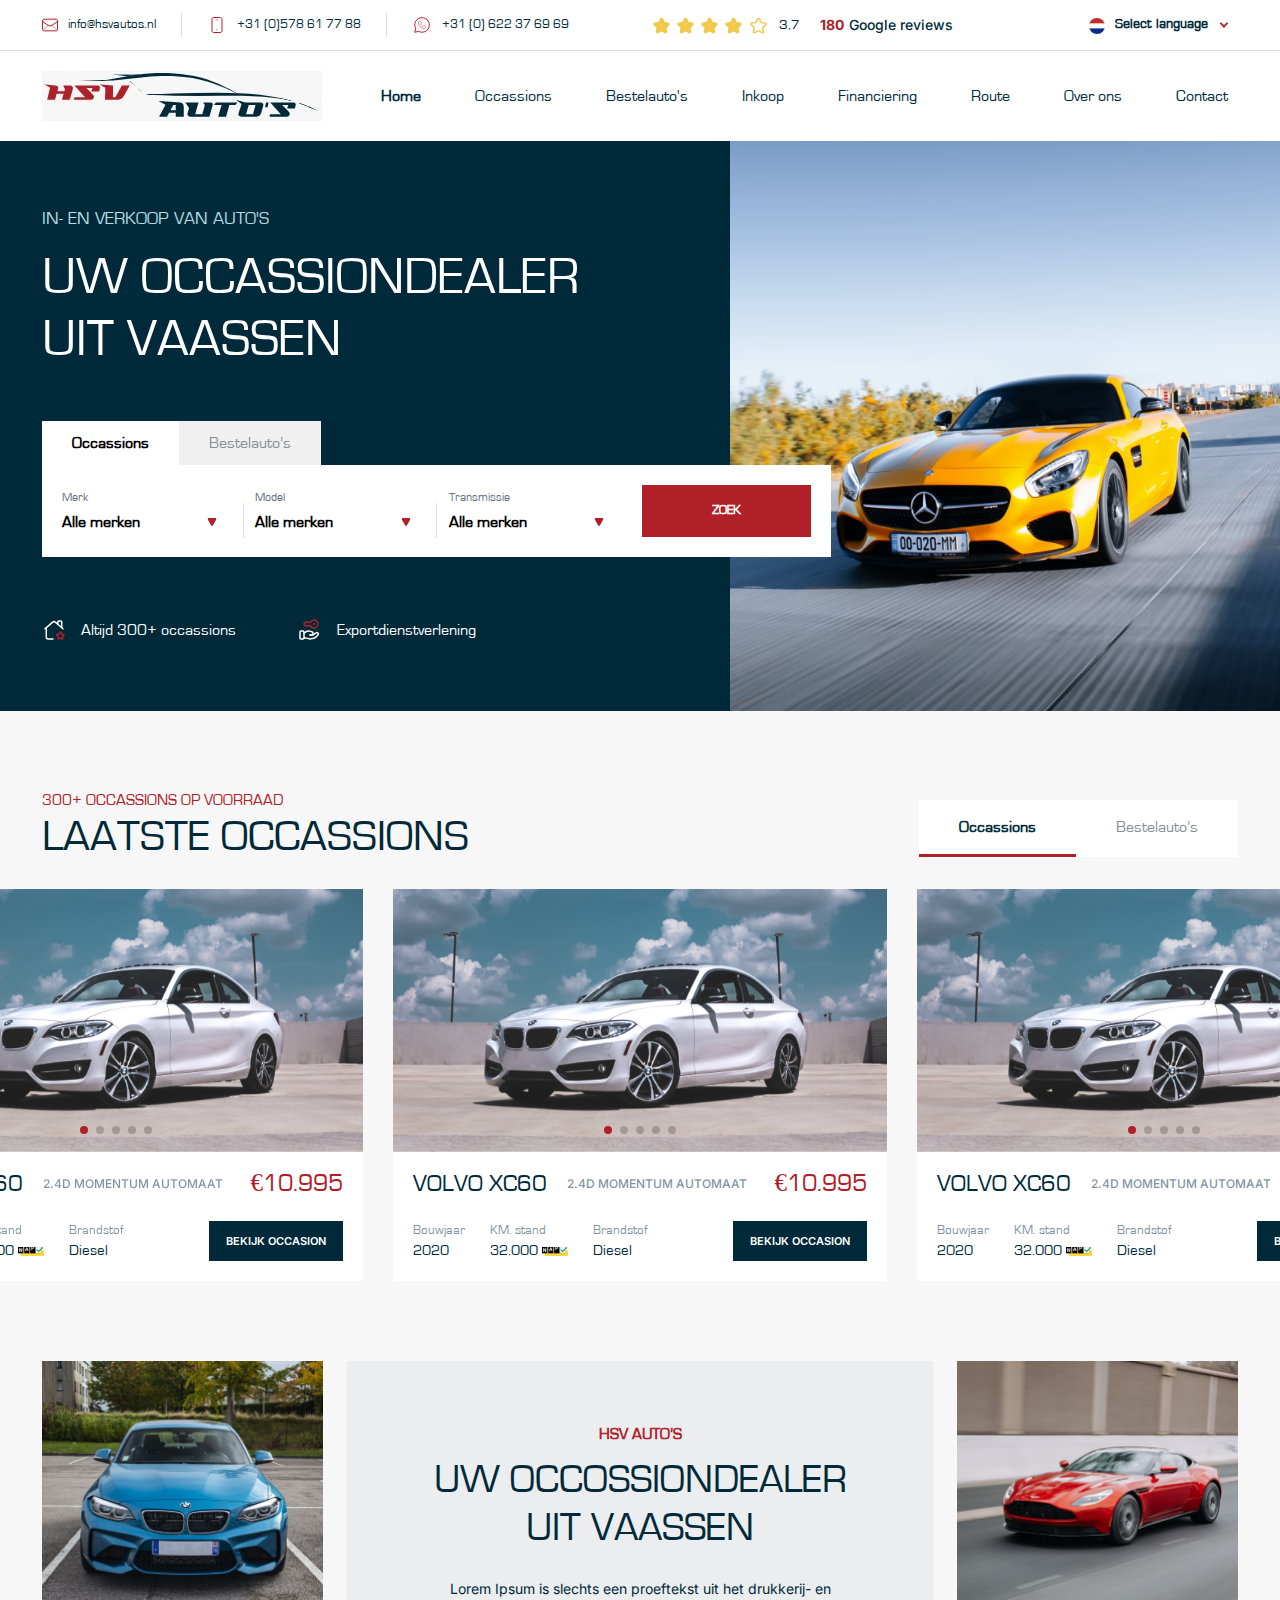
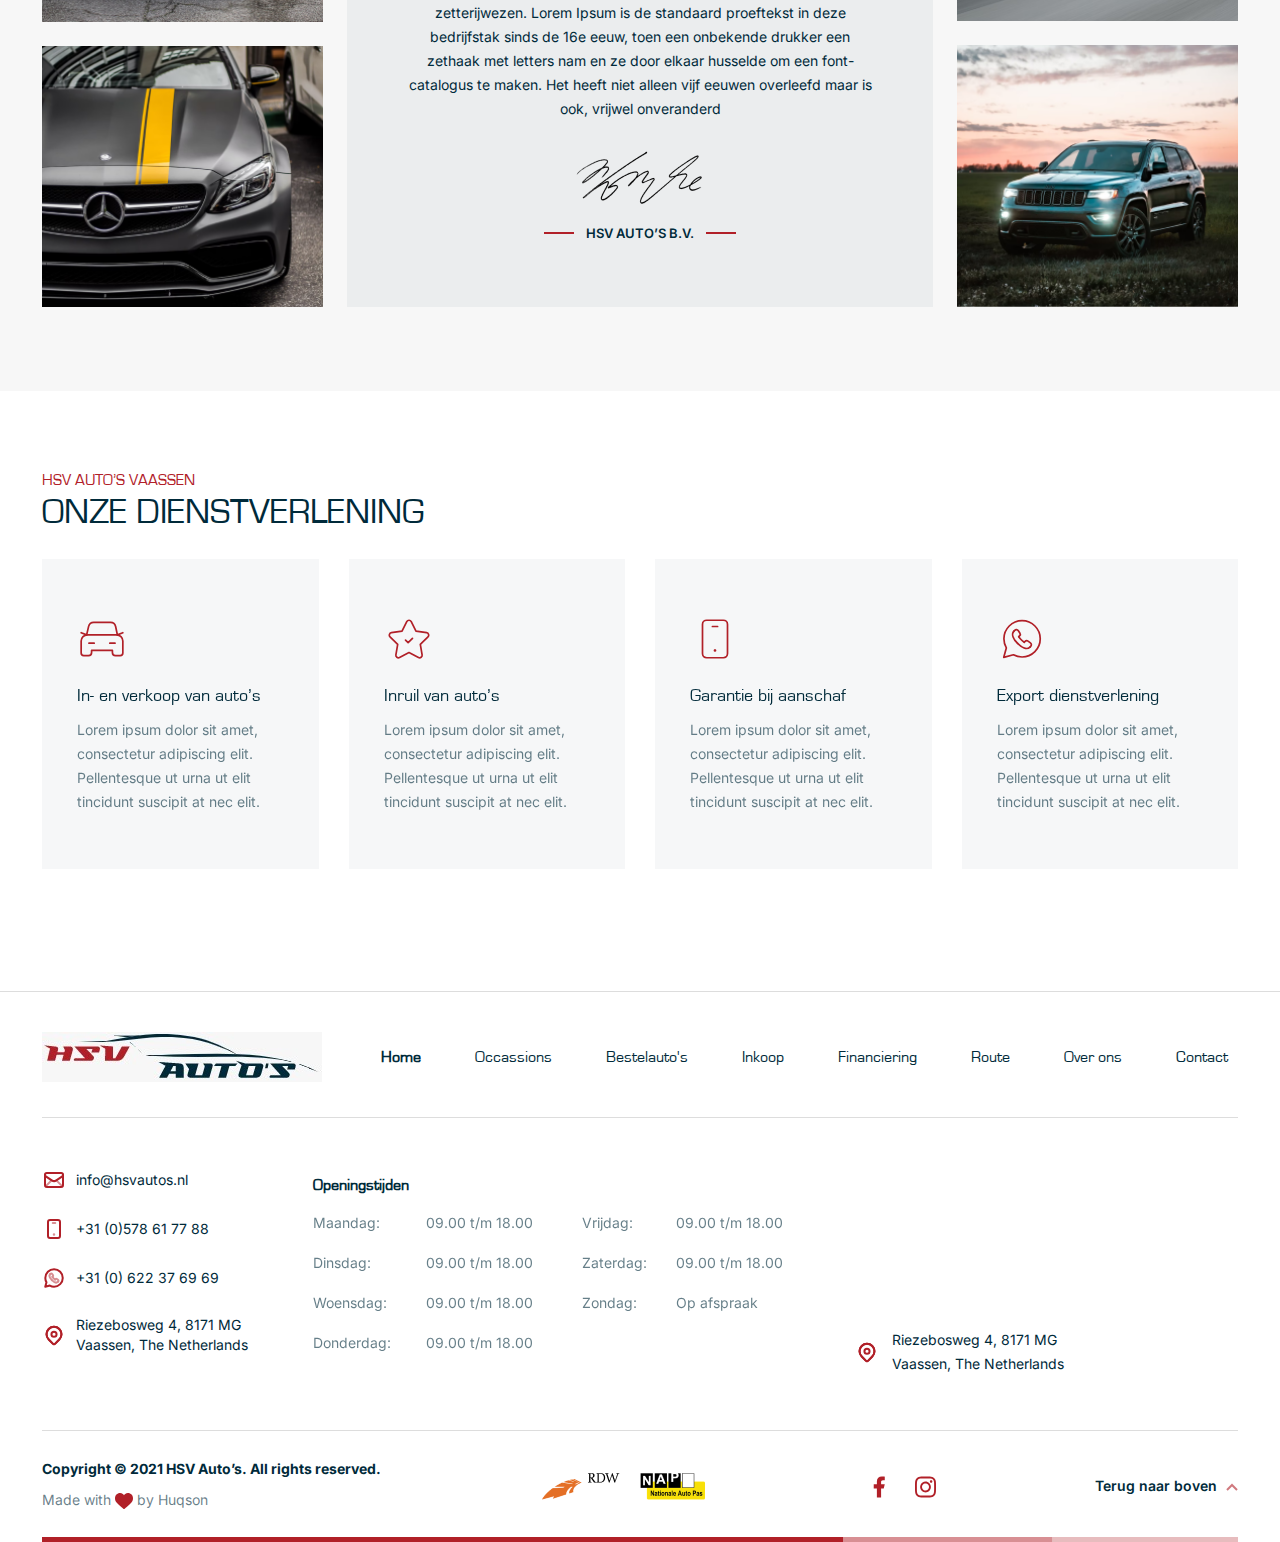
==== commit c7dc4a2e: "delivired" ====
--- a/index.html
+++ b/index.html
@@ -96,7 +96,7 @@
                     <div class="container">
                         <div class="navigation-inner">
                             <div class="logo">
-                                <a href="" class="logo-link"><img src="assets/img/logo.svg" alt=""></a>
+                                <a href="" class="logo-link"><img src="assets/img/logo.jpeg" alt=""></a>
                             </div>
                             <div class="menu">
                                 <ul class="menu-ul mobile-menu">
@@ -1104,7 +1104,7 @@
                     <div class="container">
                         <div class="navigation-inner">
                             <div class="logo">
-                                <a href="" class="logo-link"><img src="assets/img/logo.svg" alt=""></a>
+                                <a href="" class="logo-link"><img src="assets/img/logo.jpeg" alt=""></a>
                             </div>
                             <div class="menu">
                                 <ul class="menu-ul">
@@ -1226,7 +1226,7 @@
                                             </div>
                                             <div class="location">
                                                 <img src="assets/img/icon/location.svg" alt="" class="address-icon">
-                                                <p>Riezebosweg 4, 8171 MG <br> Vaassen, The Netherlands</p>
+                                                <a href="" class="under-map">Riezebosweg 4, 8171 MG <br> Vaassen, The Netherlands</a>
                                             </div>
                                         </div>
                                     </div>
--- a/assets/css/layout.css
+++ b/assets/css/layout.css
@@ -535,4 +535,10 @@
 
 a.company-by:hover {
     color: var(--main-color);
+}
+
+.under-map {
+    color: var(--text-color);
+    transition: .3s;
+    font-family: var(--normal-font);
 }--- a/assets/css/style.css
+++ b/assets/css/style.css
@@ -419,7 +419,8 @@
 }
 
 .contact-btn img {
-    margin-left: 10px;
+    margin-left: 10px !important;
+    margin-right: 0 !important;
 }
 
 .info-inner {
@@ -1282,6 +1283,10 @@
     font-size: 18px;
 }
 
+a.contact-text:hover p {
+    color: var(--main-color);
+}
+
 .contact-text img {
     margin-right: 10px;
 }
@@ -1383,6 +1388,7 @@
 
 .contact-text p {
     color: var(--text-color);
+    transition: .3s;
 }
 
 @media screen and (max-width:991px) {
--- a/assets/css/responsive.css
+++ b/assets/css/responsive.css
@@ -20,6 +20,12 @@
     }
 }
 
+@media screen and (max-width:1350px) {
+    .banner-content-wrapper {
+        height: 570px;
+    }
+}
+
 @media screen and (max-width:1300px) {
     .dealer-info {
         padding: 0px 60px;
@@ -27,6 +33,9 @@
 }
 
 @media screen and (max-width:1150px) {
+    .banner-img {
+        width: 48%;
+    }
     .rating-review {
         display: none;
     }
@@ -104,6 +113,9 @@
 }
 
 @media screen and (max-width:992px) {
+    .banner-img {
+        display: none;
+    }
     .filter-m-button {
         display: flex
     }
@@ -168,9 +180,6 @@
     .filter-col-5:nth-child(5)::after {
         display: none;
     }
-    .banner-img {
-        display: none;
-    }
     .banner-content-wrapper {
         height: 575px;
     }
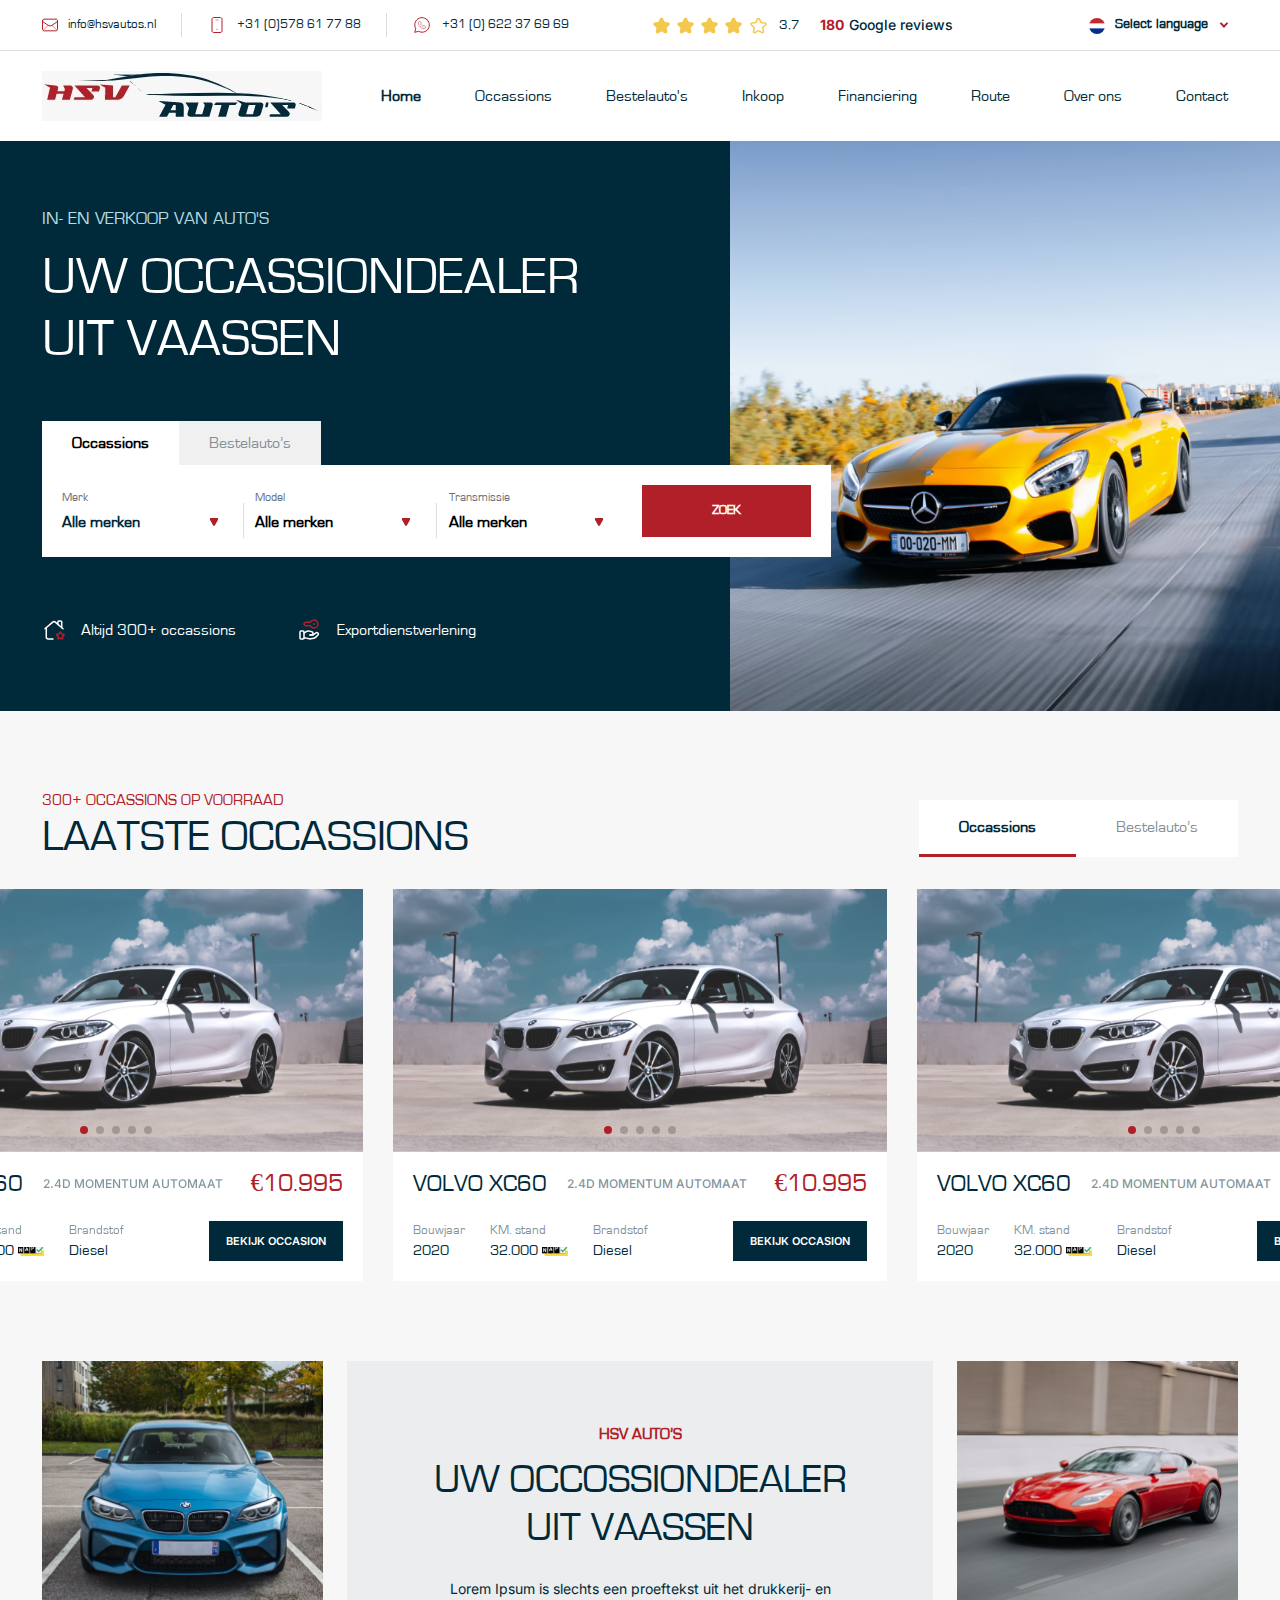
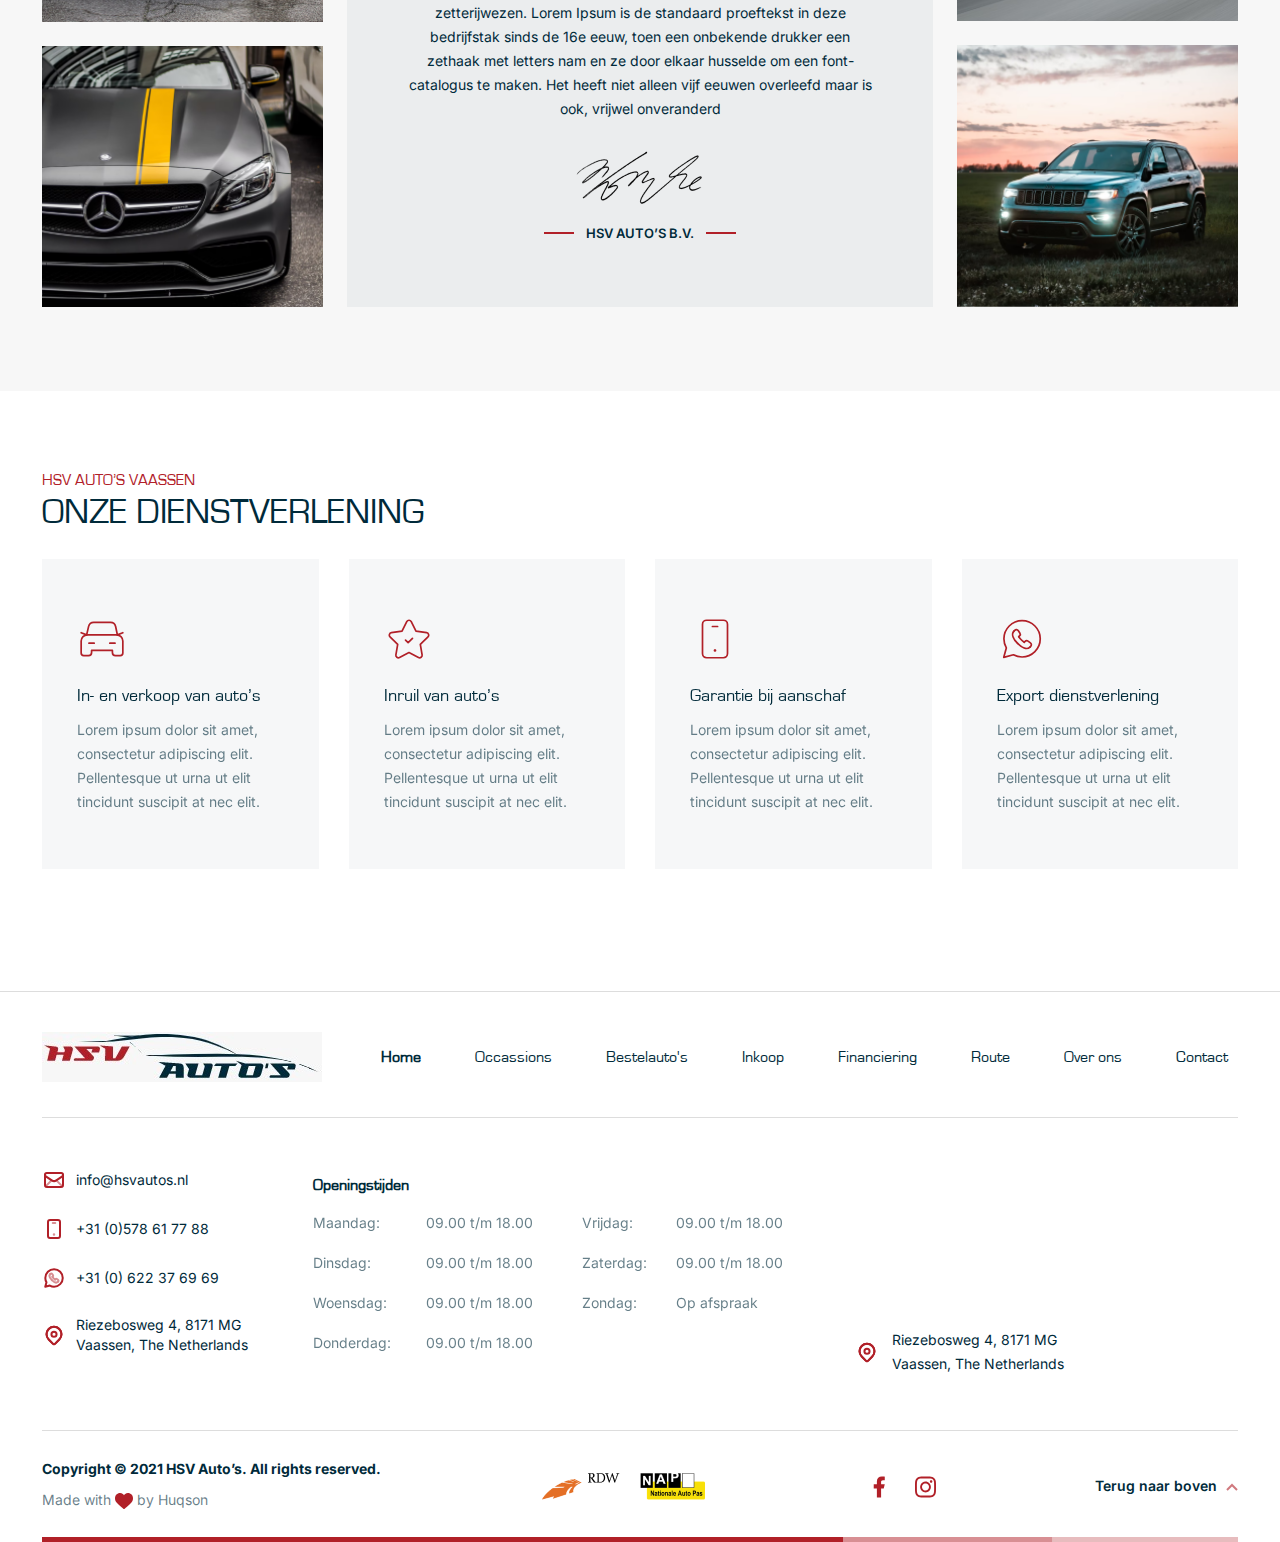
==== commit 1455d45c: "update dp" ====
--- a/index.html
+++ b/index.html
@@ -2,36 +2,34 @@
 <html lang="en">
 
 <head>
-    <meta charset="UTF-8">
-    <meta http-equiv="X-UA-Compatible" content="IE=edge">
-    <meta name="viewport" content="width=device-width, initial-scale=1.0">
+    <meta charset="UTF-8" />
+    <meta http-equiv="X-UA-Compatible" content="IE=edge" />
+    <meta name="viewport" content="width=device-width, initial-scale=1.0" />
     <title>HSV Auto's HTML Template</title>
     <!-- =============font========== -->
-    <link rel="stylesheet" href="assets/font/icofont.min.css">
+    <link rel="stylesheet" href="assets/font/icofont.min.css" />
     <!-- ==================Bootstrap============ -->
-    <link rel="stylesheet" href="assets/css/bootstrap.min.css">
+    <link rel="stylesheet" href="assets/css/bootstrap.min.css" />
     <!-- ==============nice select============= -->
-    <link rel="stylesheet" href="assets/css/nice-select.css">
+    <link rel="stylesheet" href="assets/css/nice-select.css" />
     <!-- ================swiper js======== -->
-    <link rel="stylesheet" href="assets/css/swiper-bundle.min.css">
+    <link rel="stylesheet" href="assets/css/swiper-bundle.min.css" />
     <!-- ================default=============== -->
-    <link rel="stylesheet" href="assets/css/default.css">
+    <link rel="stylesheet" href="assets/css/default.css" />
     <!-- ==========layout============= -->
-    <link rel="stylesheet" href="assets/css/layout.css">
+    <link rel="stylesheet" href="assets/css/layout.css" />
     <!-- =================style============ -->
-    <link rel="stylesheet" href="assets/css/style.css">
+    <link rel="stylesheet" href="assets/css/style.css" />
     <!-- =================responsive============ -->
-    <link rel="stylesheet" href="assets/css/responsive.css">
-
+    <link rel="stylesheet" href="assets/css/responsive.css" />
 </head>
 
 <body>
-
     <!-- ==========body wrapper=========== -->
     <div class="bory-wrapper">
         <!-- HEADER  -->
         <header id="header">
-            <!-- NAVIGATIN  -->
+            <!-- NAVIGATION  -->
             <nav class="navigation">
                 <!-- TOP HEADER  -->
                 <div class="top-head">
@@ -41,13 +39,13 @@
                                 <div class="top-contact">
                                     <ul>
                                         <li>
-                                            <a href="#" class="top-contact-link"><img src="assets/img/icon/email.svg" alt="" class="contact-icon">info@hsvautos.nl</a>
+                                            <a href="#" class="top-contact-link"><img src="assets/img/icon/email.svg" alt="" class="contact-icon" />info@hsvautos.nl</a>
                                         </li>
                                         <li>
-                                            <a href="#" class="top-contact-link"><img src="assets/img/icon/phone.svg" alt="" class="contact-icon">+31 (0)578 61 77 88</a>
+                                            <a href="#" class="top-contact-link"><img src="assets/img/icon/phone.svg" alt="" class="contact-icon" />+31 (0)578 61 77 88</a>
                                         </li>
                                         <li>
-                                            <a href="#" class="top-contact-link"><img src="assets/img/icon/whats-app.svg" alt="" class="contact-icon">+31 (0) 622 37 69 69</a>
+                                            <a href="#" class="top-contact-link"><img src="assets/img/icon/whats-app.svg" alt="" class="contact-icon" />+31 (0) 622 37 69 69</a>
                                         </li>
                                     </ul>
                                 </div>
@@ -57,33 +55,31 @@
                                     <div class="rating-review">
                                         <ul class="rating-ul">
                                             <li>
-                                                <img src="assets/img/icon/star.svg" alt="" class="rating">
-                                                <img src="assets/img/icon/star.svg" alt="" class="rating">
-                                                <img src="assets/img/icon/star.svg" alt="" class="rating">
-                                                <img src="assets/img/icon/star.svg" alt="" class="rating">
-                                                <img src="assets/img/icon/star-alt.svg" alt="" class="rating">
+                                                <img src="assets/img/icon/star.svg" alt="" class="rating" />
+                                                <img src="assets/img/icon/star.svg" alt="" class="rating" />
+                                                <img src="assets/img/icon/star.svg" alt="" class="rating" />
+                                                <img src="assets/img/icon/star.svg" alt="" class="rating" />
+                                                <img src="assets/img/icon/star-alt.svg" alt="" class="rating" />
                                             </li>
                                             <p>3,7</p>
                                         </ul>
 
                                         <div class="review">
-                                            <span class="count">
-                                                180
-                                            </span>
-                                            <p> Google reviews</p>
+                                            <span class="count"> 180 </span>
+                                            <p>Google reviews</p>
                                         </div>
                                     </div>
 
                                     <div class="language">
                                         <div class="language-flug">
-                                            <img src="assets/img/icon/language.svg" alt="">
+                                            <img src="assets/img/icon/language.svg" alt="" />
                                         </div>
                                         <select>
-                                            <option value="1" selected>Select language</option>
-                                            <option value="2">United State</option>
-                                            <option value="3">Bangladesh</option>
-                                            <option value="4">Pakistan</option>
-                                          </select>
+                        <option value="1" selected>Select language</option>
+                        <option value="2">United State</option>
+                        <option value="3">Bangladesh</option>
+                        <option value="4">Pakistan</option>
+                      </select>
                                     </div>
                                 </div>
                             </div>
@@ -96,16 +92,26 @@
                     <div class="container">
                         <div class="navigation-inner">
                             <div class="logo">
-                                <a href="" class="logo-link"><img src="assets/img/logo.jpeg" alt=""></a>
+                                <a href="" class="logo-link"><img src="assets/img/logo.jpeg" alt="" /></a>
                             </div>
                             <div class="menu">
                                 <ul class="menu-ul mobile-menu">
-                                    <li><a href="index.html" class="nav-link active">Home</a></li>
-                                    <li><a href="occasion.html" class="nav-link">Occassions</a></li>
-                                    <li><a href="single-car.html" class="nav-link">Bestelauto's</a></li>
-                                    <li><a href="purchase.html" class="nav-link">Inkoop</a></li>
-                                    <li><a href="financiering.html" class="nav-link">Financiering</a></li>
-                                    <li><a href="route.html" class="nav-link">Route</a></li>
+                                    <li>
+                                        <a href="index.html" class="nav-link active">Home</a>
+                                    </li>
+                                    <li>
+                                        <a href="occasion.html" class="nav-link">Occassions</a>
+                                    </li>
+                                    <li>
+                                        <a href="single-car.html" class="nav-link">Bestelauto's</a
+                      >
+                    </li>
+                    <li><a href="purchase.html" class="nav-link">Inkoop</a></li>
+                                    <li>
+                                        <a href="financiering.html" class="nav-link">Financiering</a
+                      >
+                    </li>
+                    <li><a href="route.html" class="nav-link">Route</a></li>
                                     <li><a href="about.html" class="nav-link">Over ons</a></li>
                                     <li><a href="contact.html" class="nav-link">Contact</a></li>
                                 </ul>
@@ -115,14 +121,14 @@
                                 <div class="mobile-language">
                                     <div class="language">
                                         <div class="language-flug">
-                                            <img src="assets/img/icon/country.png" alt="">
+                                            <img src="assets/img/icon/country.png" alt="" />
                                         </div>
                                         <select>
-                                            <option value="1" selected>Select language</option>
-                                            <option value="2">Another option</option>
-                                            <option value="3">A disabled option</option>
-                                            <option value="4">Potato</option>
-                                          </select>
+                        <option value="1" selected>Select language</option>
+                        <option value="2">Another option</option>
+                        <option value="3">A disabled option</option>
+                        <option value="4">Potato</option>
+                      </select>
                                     </div>
                                 </div>
 
@@ -140,16 +146,20 @@
             <div class="footer__nav">
                 <ul class="menus">
                     <li>
-                        <a href="#"><img src="assets/img/icon/icon-direct.svg" alt=""> <span>Cart</span></a>
+                        <a href="#"><img src="assets/img/icon/icon-direct.svg" alt="" />
+                            <span>Cart</span></a>
                     </li>
                     <li>
-                        <a href="#"><img src="assets/img/icon/icon-familie.svg" alt=""> <span>Category</span></a>
+                        <a href="#"><img src="assets/img/icon/icon-familie.svg" alt="" />
+                            <span>Category</span></a>
                     </li>
                     <li>
-                        <a href="#"><img src="assets/img/icon/icon-mediation.svg" alt=""> <span>Home</span></a>
+                        <a href="#"><img src="assets/img/icon/icon-mediation.svg" alt="" />
+                            <span>Home</span></a>
                     </li>
                     <li>
-                        <a href="#"><img src="assets/img/icon/icon-contact.svg" alt=""> <span>Wishlist</span></a>
+                        <a href="#"><img src="assets/img/icon/icon-contact.svg" alt="" />
+                            <span>Wishlist</span></a>
                     </li>
                 </ul>
             </div>
@@ -159,29 +169,31 @@
         <!-- BANNER START  -->
         <div class="banner">
             <!-- CONTAINER  -->
-            <div class="container ">
+            <div class="container">
                 <!-- ROW -->
                 <div class="row">
-
                     <div class="col-md-10 col-lg-9 col-xl-8">
                         <div class="banner-content-wrapper">
                             <div class="banner-content z-2">
-                                <h4 class="sm-title">
-                                    in- en verkoop van auto's
-                                </h4>
-                                <h1 class="title">Uw occassiondealer <br> uit vaassen</h1>
+                                <h4 class="sm-title">in- en verkoop van auto's</h4>
+                                <h1 class="title">
+                                    Uw occassiondealer <br /> uit vaassen
+                                </h1>
 
                                 <div class="filter-form">
                                     <div class="form-tab">
-                                        <ul class="nav nav-pills " id="pills-tab" role="tablist">
+                                        <ul class="nav nav-pills" id="pills-tab" role="tablist">
                                             <li class="nav-item" role="presentation">
-                                                <button class="nav-link active filter-nav" id="pills-carent-tab" data-bs-toggle="pill" data-bs-target="#pills-carent" type="button" role="tab" aria-controls="pills-carent" aria-selected="true">Occassions</button>
+                                                <button class="nav-link active filter-nav" id="pills-carent-tab" data-bs-toggle="pill" data-bs-target="#pills-carent" type="button" role="tab" aria-controls="pills-carent" aria-selected="true">
+                            Occassions
+                          </button>
                                             </li>
                                             <li class="nav-item" role="presentation">
-                                                <button class="nav-link filter-nav" id="pills-bestelauto-tab" data-bs-toggle="pill" data-bs-target="#pills-bestelauto" type="button" role="tab" aria-controls="pills-bestelauto" aria-selected="false">Bestelauto’s</button>
+                                                <button class="nav-link filter-nav" id="pills-bestelauto-tab" data-bs-toggle="pill" data-bs-target="#pills-bestelauto" type="button" role="tab" aria-controls="pills-bestelauto" aria-selected="false">
+                            Bestelauto’s
+                          </button>
                                             </li>
                                         </ul>
-
                                     </div>
                                     <div class="tab-content filter-tab-conten bg-white" id="pills-tabContent">
                                         <div class="tab-pane fade show active" id="pills-carent" role="tabpanel" aria-labelledby="pills-carent-tab">
@@ -189,20 +201,18 @@
                                                 <div class="col-6 col-sm-3">
                                                     <div class="box">
                                                         <label>Merk</label>
-                                                        <div class="dropdown filter-dp-manu">
-                                                            <button class="dropdown-toggle filter-dp p-0">
-                                                                Alle merken
-                                                            </button>
-                                                            <ul class="filter-menu hero-filter">
-                                                                <li> <a href="" class="filter-t-link">Alle merken</a> </li>
-                                                                <li> <a href="" class="filter-t-link">Alle merken</a> </li>
-                                                                <li> <a href="" class="filter-t-link">Alle merken</a> </li>
-                                                                <li> <a href="" class="filter-t-link">Alle merken</a> </li>
-                                                                <li> <a href="" class="filter-t-link">Alle merken</a> </li>
-                                                                <li> <a href="" class="filter-t-link">Alle merken</a> </li>
-
-                                                            </ul>
-                                                        </div>
+
+                                                        <select class="hero-filter-dp">
+                                <option value="1" selected>Alle merken</option>
+                                <option value="2">a</option>
+                                <option value="3">b</option>
+                                <option value="4">c</option>
+                                <option value="4">d</option>
+                                <option value="4">Alle merken</option>
+                                <option value="4">Alle merken</option>
+                                <option value="4">Alle merken</option>
+                                <option value="4">Alle merken</option>
+                              </select>
                                                     </div>
                                                 </div>
                                                 <div class="col-6 col-sm-3 se-border">
@@ -210,1111 +220,1428 @@
                                                         <label>Model</label>
                                                         <div class="dropdown filter-dp-manu">
                                                             <button class="dropdown-toggle filter-dp p-0">
-                                                                Alle merken
-                                                            </button>
+                                  Alle merken
+                                </button>
                                                             <ul class="filter-menu hero-filter">
-                                                                <li> <a href="" class="filter-t-link">Alle merken</a> </li>
-                                                                <li> <a href="" class="filter-t-link">Alle merken</a> </li>
-                                                                <li> <a href="" class="filter-t-link">Alle merken</a> </li>
-                                                                <li> <a href="" class="filter-t-link">Alle merken</a> </li>
-                                                                <li> <a href="" class="filter-t-link">Alle merken</a> </li>
-                                                                <li> <a href="" class="filter-t-link">Alle merken</a> </li>
-
-                                                            </ul>
+                                                                <li>
+                                                                    <a href="" class="filter-t-link">Alle merken</a
+                                    >
+                                  </li>
+                                  <li>
+                                    <a href="" class="filter-t-link"
+                                      >Alle merken</a
+                                    >
+                                  </li>
+                                  <li>
+                                    <a href="" class="filter-t-link"
+                                      >Alle merken</a
+                                    >
+                                  </li>
+                                  <li>
+                                    <a href="" class="filter-t-link"
+                                      >Alle merken</a
+                                    >
+                                  </li>
+                                  <li>
+                                    <a href="" class="filter-t-link"
+                                      >Alle merken</a
+                                    >
+                                  </li>
+                                  <li>
+                                    <a href="" class="filter-t-link"
+                                      >Alle merken</a
+                                    >
+                                  </li>
+                                </ul>
+                              </div>
+                            </div>
+                          </div>
+                          <div class="col-6 col-sm-3">
+                            <div class="box">
+                              <label>Transmissie</label>
+                              <div class="dropdown filter-dp-manu">
+                                <button class="dropdown-toggle filter-dp p-0">
+                                  Alle merken
+                                </button>
+                                <ul class="filter-menu hero-filter">
+                                  <li>
+                                    <a href="" class="filter-t-link"
+                                      >Alle merken</a
+                                    >
+                                  </li>
+                                  <li>
+                                    <a href="" class="filter-t-link"
+                                      >Alle merken</a
+                                    >
+                                  </li>
+                                  <li>
+                                    <a href="" class="filter-t-link"
+                                      >Alle merken</a
+                                    >
+                                  </li>
+                                  <li>
+                                    <a href="" class="filter-t-link"
+                                      >Alle merken</a
+                                    >
+                                  </li>
+                                  <li>
+                                    <a href="" class="filter-t-link"
+                                      >Alle merken</a
+                                    >
+                                  </li>
+                                  <li>
+                                    <a href="" class="filter-t-link"
+                                      >Alle merken</a
+                                    >
+                                  </li>
+                                </ul>
+                              </div>
+                            </div>
+                          </div>
+                          <div class="col-6 col-sm-3">
+                            <div class="form-submit-area">
+                              <button type="submit" class="custom-btn su-form">
+                                Zoek
+                              </button>
+                            </div>
+                          </div>
+                        </div>
+                      </div>
+                      <div
+                        class="tab-pane fade"
+                        id="pills-bestelauto"
+                        role="tabpanel"
+                        aria-labelledby="pills-bestelauto-tab"
+                      >
+                        <div class="row">
+                          <div class="col-6 col-sm-3">
+                            <div class="box">
+                              <label>Merk</label>
+                              <div class="dropdown filter-dp-manu">
+                                <button class="dropdown-toggle filter-dp p-0">
+                                  Alle merken
+                                </button>
+                                <ul class="filter-menu hero-filter">
+                                  <li>
+                                    <a href="" class="filter-t-link"
+                                      >Alle merken</a
+                                    >
+                                  </li>
+                                  <li>
+                                    <a href="" class="filter-t-link"
+                                      >Alle merken</a
+                                    >
+                                  </li>
+                                  <li>
+                                    <a href="" class="filter-t-link"
+                                      >Alle merken</a
+                                    >
+                                  </li>
+                                  <li>
+                                    <a href="" class="filter-t-link"
+                                      >Alle merken</a
+                                    >
+                                  </li>
+                                  <li>
+                                    <a href="" class="filter-t-link"
+                                      >Alle merken</a
+                                    >
+                                  </li>
+                                  <li>
+                                    <a href="" class="filter-t-link"
+                                      >Alle merken</a
+                                    >
+                                  </li>
+                                </ul>
+                              </div>
+                            </div>
+                          </div>
+                          <div class="col-6 col-sm-3 se-border">
+                            <div class="box">
+                              <label>Model</label>
+                              <div class="dropdown filter-dp-manu">
+                                <button class="dropdown-toggle filter-dp p-0">
+                                  Alle merken
+                                </button>
+                                <ul class="filter-menu hero-filter">
+                                  <li>
+                                    <a href="" class="filter-t-link"
+                                      >Alle merken</a
+                                    >
+                                  </li>
+                                  <li>
+                                    <a href="" class="filter-t-link"
+                                      >Alle merken</a
+                                    >
+                                  </li>
+                                  <li>
+                                    <a href="" class="filter-t-link"
+                                      >Alle merken</a
+                                    >
+                                  </li>
+                                  <li>
+                                    <a href="" class="filter-t-link"
+                                      >Alle merken</a
+                                    >
+                                  </li>
+                                  <li>
+                                    <a href="" class="filter-t-link"
+                                      >Alle merken</a
+                                    >
+                                  </li>
+                                  <li>
+                                    <a href="" class="filter-t-link"
+                                      >Alle merken</a
+                                    >
+                                  </li>
+                                </ul>
+                              </div>
+                            </div>
+                          </div>
+                          <div class="col-6 col-sm-3">
+                            <div class="box">
+                              <label>Transmissie</label>
+                              <div class="dropdown filter-dp-manu">
+                                <button class="dropdown-toggle filter-dp p-0">
+                                  Alle merken
+                                </button>
+                                <ul class="filter-menu hero-filter">
+                                  <li>
+                                    <a href="" class="filter-t-link"
+                                      >Alle merken</a
+                                    >
+                                  </li>
+                                  <li>
+                                    <a href="" class="filter-t-link"
+                                      >Alle merken</a
+                                    >
+                                  </li>
+                                  <li>
+                                    <a href="" class="filter-t-link"
+                                      >Alle merken</a
+                                    >
+                                  </li>
+                                  <li>
+                                    <a href="" class="filter-t-link"
+                                      >Alle merken</a
+                                    >
+                                  </li>
+                                  <li>
+                                    <a href="" class="filter-t-link"
+                                      >Alle merken</a
+                                    >
+                                  </li>
+                                  <li>
+                                    <a href="" class="filter-t-link"
+                                      >Alle merken</a
+                                    >
+                                  </li>
+                                </ul>
+                              </div>
+                            </div>
+                          </div>
+                          <div class="col-6 col-sm-3">
+                            <div class="form-submit-area">
+                              <button type="submit" class="custom-btn su-form">
+                                Zoek
+                              </button>
+                            </div>
+                          </div>
+                        </div>
+                      </div>
+                    </div>
+                  </div>
+
+                  <div class="banner-home-expert">
+                    <div class="icon-text">
+                      <img src="assets/img/icon/1.svg" alt="" />
+                      <p>Altijd 300+ occassions</p>
+                    </div>
+                    <div class="icon-text">
+                      <img src="assets/img/icon/2.svg" alt="" />
+                      <p>Exportdienstverlening</p>
+                    </div>
+                  </div>
+                </div>
+              </div>
+            </div>
+          </div>
+          <!-- ROW END  -->
+        </div>
+        <!-- CONTAINER  -->
+        <!-- BANNER RIGHT IMAGE -->
+        <div class="banner-img">
+          <img src="assets/img/banner/banner.png" alt="" />
+        </div>
+      </div>
+      <!-- BANNER END  -->
+
+      <!-- =========================OCCASIONS================ -->
+      <section>
+        <!-- OCCASIONS  -->
+        <div class="occastion cpt-6">
+          <!-- CONTAINER  -->
+          <div class="container">
+            <!-- ROW  -->
+            <div class="row">
+              <!-- OCCASTION HEAD  -->
+              <div class="occastion-head">
+                <div class="left-title">
+                  <h5>300+ occassions op voorraad</h5>
+                  <h2 class="occasion-title">laatste occassions</h2>
+                </div>
+                <ul class="nav occassions-tab" id="myTab" role="tablist">
+                  <li class="nav-item occassion-nav" role="presentation">
+                    <button
+                      class="nav-link active"
+                      id="occassions-tab"
+                      data-bs-toggle="tab"
+                      data-bs-target="#occassions"
+                      type="button"
+                      role="tab"
+                      aria-controls="occassions"
+                      aria-selected="true"
+                    >
+                      Occassions
+                    </button>
+                  </li>
+                  <li class="nav-item occassion-nav" role="presentation">
+                    <button
+                      class="nav-link"
+                      id="bestelauto-tab"
+                      data-bs-toggle="tab"
+                      data-bs-target="#bestelauto"
+                      type="button"
+                      role="tab"
+                      aria-controls="bestelauto"
+                      aria-selected="false"
+                    >
+                      Bestelauto’s
+                    </button>
+                  </li>
+                </ul>
+              </div>
+              <!-- OCCASTION HEAD END -->
+            </div>
+            <!-- ROW END  -->
+          </div>
+
+          <!-- OCCASION SLIDER  -->
+          <div class="occasion-slider mt-4">
+            <div class="tab-content" id="myTabContent">
+              <div
+                class="tab-pane fade show active"
+                id="occassions"
+                role="tabpanel"
+                aria-labelledby="occassions-tab"
+              >
+                <div class="swiper occastion-slider">
+                  <div class="swiper-wrapper">
+                    <div class="swiper-slide">
+                      <div class="slider-card">
+                        <div class="car-view-slider">
+                          <div class="swiper product-view-slider">
+                            <div class="swiper-wrapper">
+                              <div class="swiper-slide">
+                                <img
+                                  src="assets/img/slider/1.png"
+                                  class="slider-img"
+                                  alt=""
+                                />
+                              </div>
+                              <div class="swiper-slide">
+                                <img
+                                  src="assets/img/slider/1.png"
+                                  class="slider-img"
+                                  alt=""
+                                />
+                              </div>
+                              <div class="swiper-slide">
+                                <img
+                                  src="assets/img/slider/1.png"
+                                  class="slider-img"
+                                  alt=""
+                                />
+                              </div>
+                              <div class="swiper-slide">
+                                <img
+                                  src="assets/img/slider/1.png"
+                                  class="slider-img"
+                                  alt=""
+                                />
+                              </div>
+                              <div class="swiper-slide">
+                                <img
+                                  src="assets/img/slider/1.png"
+                                  class="slider-img"
+                                  alt=""
+                                />
+                              </div>
+                            </div>
+                            <div class="swiper-pagination"></div>
+                          </div>
+
+                          <div class="service-details">
+                            <div class="model-price">
+                              <div class="car-model">
+                                <p class="model">VOLVO XC60</p>
+                                <span> 2.4D MOMENTUM AUTOMAAT </span>
+                              </div>
+                              <div class="price">
+                                <p>€10.995</p>
+                              </div>
+                            </div>
+                            <div class="car-information">
+                              <div class="mkb-details">
+                                <ul>
+                                  <li>
+                                    <p class="ml-text">Bouwjaar</p>
+                                    <p class="st-text">2020</p>
+                                  </li>
+                                  <li>
+                                    <p class="ml-text">KM. stand</p>
+                                    <p class="st-text">
+                                      32.000
+                                      <img
+                                        src="assets/img/icon/stiker.svg"
+                                        alt=""
+                                      />
+                                    </p>
+                                  </li>
+                                  <li>
+                                    <p class="ml-text">Brandstof</p>
+                                    <p class="st-text">Diesel</p>
+                                  </li>
+                                </ul>
+                              </div>
+                              <a href="" class="custom-btn-alt">
+                                Bekijk occasion
+                              </a>
                                                         </div>
                                                     </div>
                                                 </div>
-                                                <div class="col-6 col-sm-3">
-                                                    <div class="box">
-                                                        <label>Transmissie</label>
-                                                        <div class="dropdown filter-dp-manu">
-                                                            <button class="dropdown-toggle filter-dp p-0">
-                                                                Alle merken
-                                                            </button>
-                                                            <ul class="filter-menu hero-filter">
-                                                                <li> <a href="" class="filter-t-link">Alle merken</a> </li>
-                                                                <li> <a href="" class="filter-t-link">Alle merken</a> </li>
-                                                                <li> <a href="" class="filter-t-link">Alle merken</a> </li>
-                                                                <li> <a href="" class="filter-t-link">Alle merken</a> </li>
-                                                                <li> <a href="" class="filter-t-link">Alle merken</a> </li>
-                                                                <li> <a href="" class="filter-t-link">Alle merken</a> </li>
-
-                                                            </ul>
+                                            </div>
+                                        </div>
+                                        <div class="swiper-slide">
+                                            <div class="slider-card">
+                                                <div class="car-view-slider">
+                                                    <div class="swiper product-view-slider">
+                                                        <div class="swiper-wrapper">
+                                                            <div class="swiper-slide">
+                                                                <img src="assets/img/slider/1.png" class="slider-img" alt="" />
+                                                            </div>
+                                                            <div class="swiper-slide">
+                                                                <img src="assets/img/slider/1.png" class="slider-img" alt="" />
+                                                            </div>
+                                                            <div class="swiper-slide">
+                                                                <img src="assets/img/slider/1.png" class="slider-img" alt="" />
+                                                            </div>
+                                                            <div class="swiper-slide">
+                                                                <img src="assets/img/slider/1.png" class="slider-img" alt="" />
+                                                            </div>
+                                                            <div class="swiper-slide">
+                                                                <img src="assets/img/slider/1.png" class="slider-img" alt="" />
+                                                            </div>
+                                                        </div>
+                                                        <div class="swiper-pagination"></div>
+                                                    </div>
+
+                                                    <div class="service-details">
+                                                        <div class="model-price">
+                                                            <div class="car-model">
+                                                                <p class="model">VOLVO XC60</p>
+                                                                <span> 2.4D MOMENTUM AUTOMAAT </span>
+                                                            </div>
+                                                            <div class="price">
+                                                                <p>€10.995</p>
+                                                            </div>
+                                                        </div>
+                                                        <div class="car-information">
+                                                            <div class="mkb-details">
+                                                                <ul>
+                                                                    <li>
+                                                                        <p class="ml-text">Bouwjaar</p>
+                                                                        <p class="st-text">2020</p>
+                                                                    </li>
+                                                                    <li>
+                                                                        <p class="ml-text">KM. stand</p>
+                                                                        <p class="st-text">
+                                                                            32.000
+                                                                            <img src="assets/img/icon/stiker.svg" alt="" />
+                                                                        </p>
+                                                                    </li>
+                                                                    <li>
+                                                                        <p class="ml-text">Brandstof</p>
+                                                                        <p class="st-text">Diesel</p>
+                                                                    </li>
+                                                                </ul>
+                                                            </div>
+                                                            <a href="" class="custom-btn-alt">
+                                Bekijk occasion
+                              </a>
                                                         </div>
                                                     </div>
                                                 </div>
-                                                <div class="col-6 col-sm-3">
-                                                    <div class="form-submit-area">
-                                                        <button type="submit" class="custom-btn su-form">Zoek</button>
+                                            </div>
+                                        </div>
+                                        <div class="swiper-slide">
+                                            <div class="slider-card">
+                                                <div class="car-view-slider">
+                                                    <div class="swiper product-view-slider">
+                                                        <div class="swiper-wrapper">
+                                                            <div class="swiper-slide">
+                                                                <img src="assets/img/slider/1.png" class="slider-img" alt="" />
+                                                            </div>
+                                                            <div class="swiper-slide">
+                                                                <img src="assets/img/slider/1.png" class="slider-img" alt="" />
+                                                            </div>
+                                                            <div class="swiper-slide">
+                                                                <img src="assets/img/slider/1.png" class="slider-img" alt="" />
+                                                            </div>
+                                                            <div class="swiper-slide">
+                                                                <img src="assets/img/slider/1.png" class="slider-img" alt="" />
+                                                            </div>
+                                                            <div class="swiper-slide">
+                                                                <img src="assets/img/slider/1.png" class="slider-img" alt="" />
+                                                            </div>
+                                                        </div>
+                                                        <div class="swiper-pagination"></div>
+                                                    </div>
+
+                                                    <div class="service-details">
+                                                        <div class="model-price">
+                                                            <div class="car-model">
+                                                                <p class="model">VOLVO XC60</p>
+                                                                <span> 2.4D MOMENTUM AUTOMAAT </span>
+                                                            </div>
+                                                            <div class="price">
+                                                                <p>€10.995</p>
+                                                            </div>
+                                                        </div>
+                                                        <div class="car-information">
+                                                            <div class="mkb-details">
+                                                                <ul>
+                                                                    <li>
+                                                                        <p class="ml-text">Bouwjaar</p>
+                                                                        <p class="st-text">2020</p>
+                                                                    </li>
+                                                                    <li>
+                                                                        <p class="ml-text">KM. stand</p>
+                                                                        <p class="st-text">
+                                                                            32.000
+                                                                            <img src="assets/img/icon/stiker.svg" alt="" />
+                                                                        </p>
+                                                                    </li>
+                                                                    <li>
+                                                                        <p class="ml-text">Brandstof</p>
+                                                                        <p class="st-text">Diesel</p>
+                                                                    </li>
+                                                                </ul>
+                                                            </div>
+                                                            <a href="" class="custom-btn-alt">
+                                Bekijk occasion
+                              </a>
+                                                        </div>
                                                     </div>
                                                 </div>
                                             </div>
                                         </div>
-                                        <div class="tab-pane fade" id="pills-bestelauto" role="tabpanel" aria-labelledby="pills-bestelauto-tab">
-                                            <div class="row">
-                                                <div class="col-6 col-sm-3">
-                                                    <div class="box">
-                                                        <label>Merk</label>
-                                                        <div class="dropdown filter-dp-manu">
-                                                            <button class="dropdown-toggle filter-dp p-0">
-                                                                Alle merken
-                                                            </button>
-                                                            <ul class="filter-menu hero-filter">
-                                                                <li> <a href="" class="filter-t-link">Alle merken</a> </li>
-                                                                <li> <a href="" class="filter-t-link">Alle merken</a> </li>
-                                                                <li> <a href="" class="filter-t-link">Alle merken</a> </li>
-                                                                <li> <a href="" class="filter-t-link">Alle merken</a> </li>
-                                                                <li> <a href="" class="filter-t-link">Alle merken</a> </li>
-                                                                <li> <a href="" class="filter-t-link">Alle merken</a> </li>
-
-                                                            </ul>
+                                        <div class="swiper-slide">
+                                            <div class="slider-card">
+                                                <div class="car-view-slider">
+                                                    <div class="swiper product-view-slider">
+                                                        <div class="swiper-wrapper">
+                                                            <div class="swiper-slide">
+                                                                <img src="assets/img/slider/1.png" class="slider-img" alt="" />
+                                                            </div>
+                                                            <div class="swiper-slide">
+                                                                <img src="assets/img/slider/1.png" class="slider-img" alt="" />
+                                                            </div>
+                                                            <div class="swiper-slide">
+                                                                <img src="assets/img/slider/1.png" class="slider-img" alt="" />
+                                                            </div>
+                                                            <div class="swiper-slide">
+                                                                <img src="assets/img/slider/1.png" class="slider-img" alt="" />
+                                                            </div>
+                                                            <div class="swiper-slide">
+                                                                <img src="assets/img/slider/1.png" class="slider-img" alt="" />
+                                                            </div>
+                                                        </div>
+                                                        <div class="swiper-pagination"></div>
+                                                    </div>
+
+                                                    <div class="service-details">
+                                                        <div class="model-price">
+                                                            <div class="car-model">
+                                                                <p class="model">VOLVO XC60</p>
+                                                                <span> 2.4D MOMENTUM AUTOMAAT </span>
+                                                            </div>
+                                                            <div class="price">
+                                                                <p>€10.995</p>
+                                                            </div>
+                                                        </div>
+                                                        <div class="car-information">
+                                                            <div class="mkb-details">
+                                                                <ul>
+                                                                    <li>
+                                                                        <p class="ml-text">Bouwjaar</p>
+                                                                        <p class="st-text">2020</p>
+                                                                    </li>
+                                                                    <li>
+                                                                        <p class="ml-text">KM. stand</p>
+                                                                        <p class="st-text">
+                                                                            32.000
+                                                                            <img src="assets/img/icon/stiker.svg" alt="" />
+                                                                        </p>
+                                                                    </li>
+                                                                    <li>
+                                                                        <p class="ml-text">Brandstof</p>
+                                                                        <p class="st-text">Diesel</p>
+                                                                    </li>
+                                                                </ul>
+                                                            </div>
+                                                            <a href="" class="custom-btn-alt">
+                                Bekijk occasion
+                              </a>
                                                         </div>
                                                     </div>
                                                 </div>
-                                                <div class="col-6 col-sm-3 se-border">
-                                                    <div class="box">
-                                                        <label>Model</label>
-                                                        <div class="dropdown filter-dp-manu">
-                                                            <button class="dropdown-toggle filter-dp p-0">
-                                                                Alle merken
-                                                            </button>
-                                                            <ul class="filter-menu hero-filter">
-                                                                <li> <a href="" class="filter-t-link">Alle merken</a> </li>
-                                                                <li> <a href="" class="filter-t-link">Alle merken</a> </li>
-                                                                <li> <a href="" class="filter-t-link">Alle merken</a> </li>
-                                                                <li> <a href="" class="filter-t-link">Alle merken</a> </li>
-                                                                <li> <a href="" class="filter-t-link">Alle merken</a> </li>
-                                                                <li> <a href="" class="filter-t-link">Alle merken</a> </li>
-
-                                                            </ul>
-                                                        </div>
-                                                    </div>
-                                                </div>
-                                                <div class="col-6 col-sm-3">
-                                                    <div class="box">
-                                                        <label>Transmissie</label>
-                                                        <div class="dropdown filter-dp-manu">
-                                                            <button class="dropdown-toggle filter-dp p-0">
-                                                                Alle merken
-                                                            </button>
-                                                            <ul class="filter-menu hero-filter">
-                                                                <li> <a href="" class="filter-t-link">Alle merken</a> </li>
-                                                                <li> <a href="" class="filter-t-link">Alle merken</a> </li>
-                                                                <li> <a href="" class="filter-t-link">Alle merken</a> </li>
-                                                                <li> <a href="" class="filter-t-link">Alle merken</a> </li>
-                                                                <li> <a href="" class="filter-t-link">Alle merken</a> </li>
-                                                                <li> <a href="" class="filter-t-link">Alle merken</a> </li>
-
-                                                            </ul>
-                                                        </div>
-                                                    </div>
-                                                </div>
-                                                <div class="col-6 col-sm-3">
-                                                    <div class="form-submit-area">
-                                                        <button type="submit" class="custom-btn su-form">Zoek</button>
+                                            </div>
+                                        </div>
+                                        <div class="swiper-slide">
+                                            <div class="slider-card">
+                                                <div class="car-view-slider">
+                                                    <div class="swiper product-view-slider">
+                                                        <div class="swiper-wrapper">
+                                                            <div class="swiper-slide">
+                                                                <img src="assets/img/slider/1.png" class="slider-img" alt="" />
+                                                            </div>
+                                                            <div class="swiper-slide">
+                                                                <img src="assets/img/slider/1.png" class="slider-img" alt="" />
+                                                            </div>
+                                                            <div class="swiper-slide">
+                                                                <img src="assets/img/slider/1.png" class="slider-img" alt="" />
+                                                            </div>
+                                                            <div class="swiper-slide">
+                                                                <img src="assets/img/slider/1.png" class="slider-img" alt="" />
+                                                            </div>
+                                                            <div class="swiper-slide">
+                                                                <img src="assets/img/slider/1.png" class="slider-img" alt="" />
+                                                            </div>
+                                                        </div>
+                                                        <div class="swiper-pagination"></div>
+                                                    </div>
+
+                                                    <div class="service-details">
+                                                        <div class="model-price">
+                                                            <div class="car-model">
+                                                                <p class="model">VOLVO XC60</p>
+                                                                <span> 2.4D MOMENTUM AUTOMAAT </span>
+                                                            </div>
+                                                            <div class="price">
+                                                                <p>€10.995</p>
+                                                            </div>
+                                                        </div>
+                                                        <div class="car-information">
+                                                            <div class="mkb-details">
+                                                                <ul>
+                                                                    <li>
+                                                                        <p class="ml-text">Bouwjaar</p>
+                                                                        <p class="st-text">2020</p>
+                                                                    </li>
+                                                                    <li>
+                                                                        <p class="ml-text">KM. stand</p>
+                                                                        <p class="st-text">
+                                                                            32.000
+                                                                            <img src="assets/img/icon/stiker.svg" alt="" />
+                                                                        </p>
+                                                                    </li>
+                                                                    <li>
+                                                                        <p class="ml-text">Brandstof</p>
+                                                                        <p class="st-text">Diesel</p>
+                                                                    </li>
+                                                                </ul>
+                                                            </div>
+                                                            <a href="" class="custom-btn-alt">
+                                Bekijk occasion
+                              </a>
+                                                        </div>
                                                     </div>
                                                 </div>
                                             </div>
                                         </div>
                                     </div>
                                 </div>
-
-                                <div class="banner-home-expert ">
-                                    <div class="icon-text"><img src="assets/img/icon/1.svg" alt="">
-                                        <p>Altijd 300+ occassions</p>
-                                    </div>
-                                    <div class="icon-text"><img src="assets/img/icon/2.svg" alt="">
-                                        <p>Exportdienstverlening</p>
+                            </div>
+                            <div class="tab-pane fade" id="bestelauto" role="tabpanel" aria-labelledby="bestelauto-tab">
+                                <div class="swiper occastion-slider">
+                                    <div class="swiper-wrapper">
+                                        <div class="swiper-slide">
+                                            <div class="slider-card">
+                                                <div class="car-view-slider">
+                                                    <div class="swiper product-view-slider">
+                                                        <div class="swiper-wrapper">
+                                                            <div class="swiper-slide">
+                                                                <img src="assets/img/slider/1.png" class="slider-img" alt="" />
+                                                            </div>
+                                                            <div class="swiper-slide">
+                                                                <img src="assets/img/slider/1.png" class="slider-img" alt="" />
+                                                            </div>
+                                                            <div class="swiper-slide">
+                                                                <img src="assets/img/slider/1.png" class="slider-img" alt="" />
+                                                            </div>
+                                                            <div class="swiper-slide">
+                                                                <img src="assets/img/slider/1.png" class="slider-img" alt="" />
+                                                            </div>
+                                                            <div class="swiper-slide">
+                                                                <img src="assets/img/slider/1.png" class="slider-img" alt="" />
+                                                            </div>
+                                                        </div>
+                                                        <div class="swiper-pagination"></div>
+                                                    </div>
+
+                                                    <div class="service-details">
+                                                        <div class="model-price">
+                                                            <div class="car-model">
+                                                                <p class="model">VOLVO XC60</p>
+                                                                <span> 2.4D MOMENTUM AUTOMAAT </span>
+                                                            </div>
+                                                            <div class="price">
+                                                                <p>€10.995</p>
+                                                            </div>
+                                                        </div>
+                                                        <div class="car-information">
+                                                            <div class="mkb-details">
+                                                                <ul>
+                                                                    <li>
+                                                                        <p class="ml-text">Bouwjaar</p>
+                                                                        <p class="st-text">2020</p>
+                                                                    </li>
+                                                                    <li>
+                                                                        <p class="ml-text">KM. stand</p>
+                                                                        <p class="st-text">
+                                                                            32.000
+                                                                            <img src="assets/img/icon/stiker.svg" alt="" />
+                                                                        </p>
+                                                                    </li>
+                                                                    <li>
+                                                                        <p class="ml-text">Brandstof</p>
+                                                                        <p class="st-text">Diesel</p>
+                                                                    </li>
+                                                                </ul>
+                                                            </div>
+                                                            <a href="" class="custom-btn-alt">
+                                Bekijk occasion
+                              </a>
+                                                        </div>
+                                                    </div>
+                                                </div>
+                                            </div>
+                                        </div>
+                                        <div class="swiper-slide">
+                                            <div class="slider-card">
+                                                <div class="car-view-slider">
+                                                    <div class="swiper product-view-slider">
+                                                        <div class="swiper-wrapper">
+                                                            <div class="swiper-slide">
+                                                                <img src="assets/img/slider/1.png" class="slider-img" alt="" />
+                                                            </div>
+                                                            <div class="swiper-slide">
+                                                                <img src="assets/img/slider/1.png" class="slider-img" alt="" />
+                                                            </div>
+                                                            <div class="swiper-slide">
+                                                                <img src="assets/img/slider/1.png" class="slider-img" alt="" />
+                                                            </div>
+                                                            <div class="swiper-slide">
+                                                                <img src="assets/img/slider/1.png" class="slider-img" alt="" />
+                                                            </div>
+                                                            <div class="swiper-slide">
+                                                                <img src="assets/img/slider/1.png" class="slider-img" alt="" />
+                                                            </div>
+                                                        </div>
+                                                        <div class="swiper-pagination"></div>
+                                                    </div>
+
+                                                    <div class="service-details">
+                                                        <div class="model-price">
+                                                            <div class="car-model">
+                                                                <p class="model">VOLVO XC60</p>
+                                                                <span> 2.4D MOMENTUM AUTOMAAT </span>
+                                                            </div>
+                                                            <div class="price">
+                                                                <p>€10.995</p>
+                                                            </div>
+                                                        </div>
+                                                        <div class="car-information">
+                                                            <div class="mkb-details">
+                                                                <ul>
+                                                                    <li>
+                                                                        <p class="ml-text">Bouwjaar</p>
+                                                                        <p class="st-text">2020</p>
+                                                                    </li>
+                                                                    <li>
+                                                                        <p class="ml-text">KM. stand</p>
+                                                                        <p class="st-text">
+                                                                            32.000
+                                                                            <img src="assets/img/icon/stiker.svg" alt="" />
+                                                                        </p>
+                                                                    </li>
+                                                                    <li>
+                                                                        <p class="ml-text">Brandstof</p>
+                                                                        <p class="st-text">Diesel</p>
+                                                                    </li>
+                                                                </ul>
+                                                            </div>
+                                                            <a href="" class="custom-btn-alt">
+                                Bekijk occasion
+                              </a>
+                                                        </div>
+                                                    </div>
+                                                </div>
+                                            </div>
+                                        </div>
+                                        <div class="swiper-slide">
+                                            <div class="slider-card">
+                                                <div class="car-view-slider">
+                                                    <div class="swiper product-view-slider">
+                                                        <div class="swiper-wrapper">
+                                                            <div class="swiper-slide">
+                                                                <img src="assets/img/slider/1.png" class="slider-img" alt="" />
+                                                            </div>
+                                                            <div class="swiper-slide">
+                                                                <img src="assets/img/slider/1.png" class="slider-img" alt="" />
+                                                            </div>
+                                                            <div class="swiper-slide">
+                                                                <img src="assets/img/slider/1.png" class="slider-img" alt="" />
+                                                            </div>
+                                                            <div class="swiper-slide">
+                                                                <img src="assets/img/slider/1.png" class="slider-img" alt="" />
+                                                            </div>
+                                                            <div class="swiper-slide">
+                                                                <img src="assets/img/slider/1.png" class="slider-img" alt="" />
+                                                            </div>
+                                                        </div>
+                                                        <div class="swiper-pagination"></div>
+                                                    </div>
+
+                                                    <div class="service-details">
+                                                        <div class="model-price">
+                                                            <div class="car-model">
+                                                                <p class="model">VOLVO XC60</p>
+                                                                <span> 2.4D MOMENTUM AUTOMAAT </span>
+                                                            </div>
+                                                            <div class="price">
+                                                                <p>€10.995</p>
+                                                            </div>
+                                                        </div>
+                                                        <div class="car-information">
+                                                            <div class="mkb-details">
+                                                                <ul>
+                                                                    <li>
+                                                                        <p class="ml-text">Bouwjaar</p>
+                                                                        <p class="st-text">2020</p>
+                                                                    </li>
+                                                                    <li>
+                                                                        <p class="ml-text">KM. stand</p>
+                                                                        <p class="st-text">
+                                                                            32.000
+                                                                            <img src="assets/img/icon/stiker.svg" alt="" />
+                                                                        </p>
+                                                                    </li>
+                                                                    <li>
+                                                                        <p class="ml-text">Brandstof</p>
+                                                                        <p class="st-text">Diesel</p>
+                                                                    </li>
+                                                                </ul>
+                                                            </div>
+                                                            <a href="" class="custom-btn-alt">
+                                Bekijk occasion
+                              </a>
+                                                        </div>
+                                                    </div>
+                                                </div>
+                                            </div>
+                                        </div>
+                                        <div class="swiper-slide">
+                                            <div class="slider-card">
+                                                <div class="car-view-slider">
+                                                    <div class="swiper product-view-slider">
+                                                        <div class="swiper-wrapper">
+                                                            <div class="swiper-slide">
+                                                                <img src="assets/img/slider/1.png" class="slider-img" alt="" />
+                                                            </div>
+                                                            <div class="swiper-slide">
+                                                                <img src="assets/img/slider/1.png" class="slider-img" alt="" />
+                                                            </div>
+                                                            <div class="swiper-slide">
+                                                                <img src="assets/img/slider/1.png" class="slider-img" alt="" />
+                                                            </div>
+                                                            <div class="swiper-slide">
+                                                                <img src="assets/img/slider/1.png" class="slider-img" alt="" />
+                                                            </div>
+                                                            <div class="swiper-slide">
+                                                                <img src="assets/img/slider/1.png" class="slider-img" alt="" />
+                                                            </div>
+                                                        </div>
+                                                        <div class="swiper-pagination"></div>
+                                                    </div>
+
+                                                    <div class="service-details">
+                                                        <div class="model-price">
+                                                            <div class="car-model">
+                                                                <p class="model">VOLVO XC60</p>
+                                                                <span> 2.4D MOMENTUM AUTOMAAT </span>
+                                                            </div>
+                                                            <div class="price">
+                                                                <p>€10.995</p>
+                                                            </div>
+                                                        </div>
+                                                        <div class="car-information">
+                                                            <div class="mkb-details">
+                                                                <ul>
+                                                                    <li>
+                                                                        <p class="ml-text">Bouwjaar</p>
+                                                                        <p class="st-text">2020</p>
+                                                                    </li>
+                                                                    <li>
+                                                                        <p class="ml-text">KM. stand</p>
+                                                                        <p class="st-text">
+                                                                            32.000
+                                                                            <img src="assets/img/icon/stiker.svg" alt="" />
+                                                                        </p>
+                                                                    </li>
+                                                                    <li>
+                                                                        <p class="ml-text">Brandstof</p>
+                                                                        <p class="st-text">Diesel</p>
+                                                                    </li>
+                                                                </ul>
+                                                            </div>
+                                                            <a href="" class="custom-btn-alt">
+                                Bekijk occasion
+                              </a>
+                                                        </div>
+                                                    </div>
+                                                </div>
+                                            </div>
+                                        </div>
+                                        <div class="swiper-slide">
+                                            <div class="slider-card">
+                                                <div class="car-view-slider">
+                                                    <div class="swiper product-view-slider">
+                                                        <div class="swiper-wrapper">
+                                                            <div class="swiper-slide">
+                                                                <img src="assets/img/slider/1.png" class="slider-img" alt="" />
+                                                            </div>
+                                                            <div class="swiper-slide">
+                                                                <img src="assets/img/slider/1.png" class="slider-img" alt="" />
+                                                            </div>
+                                                            <div class="swiper-slide">
+                                                                <img src="assets/img/slider/1.png" class="slider-img" alt="" />
+                                                            </div>
+                                                            <div class="swiper-slide">
+                                                                <img src="assets/img/slider/1.png" class="slider-img" alt="" />
+                                                            </div>
+                                                            <div class="swiper-slide">
+                                                                <img src="assets/img/slider/1.png" class="slider-img" alt="" />
+                                                            </div>
+                                                        </div>
+                                                        <div class="swiper-pagination"></div>
+                                                    </div>
+
+                                                    <div class="service-details">
+                                                        <div class="model-price">
+                                                            <div class="car-model">
+                                                                <p class="model">VOLVO XC60</p>
+                                                                <span> 2.4D MOMENTUM AUTOMAAT </span>
+                                                            </div>
+                                                            <div class="price">
+                                                                <p>€10.995</p>
+                                                            </div>
+                                                        </div>
+                                                        <div class="car-information">
+                                                            <div class="mkb-details">
+                                                                <ul>
+                                                                    <li>
+                                                                        <p class="ml-text">Bouwjaar</p>
+                                                                        <p class="st-text">2020</p>
+                                                                    </li>
+                                                                    <li>
+                                                                        <p class="ml-text">KM. stand</p>
+                                                                        <p class="st-text">
+                                                                            32.000
+                                                                            <img src="assets/img/icon/stiker.svg" alt="" />
+                                                                        </p>
+                                                                    </li>
+                                                                    <li>
+                                                                        <p class="ml-text">Brandstof</p>
+                                                                        <p class="st-text">Diesel</p>
+                                                                    </li>
+                                                                </ul>
+                                                            </div>
+                                                            <a href="" class="custom-btn-alt">
+                                Bekijk occasion
+                              </a>
+                                                        </div>
+                                                    </div>
+                                                </div>
+                                            </div>
+                                        </div>
                                     </div>
                                 </div>
-
                             </div>
                         </div>
                     </div>
+                    <!-- OCCASION SLIDER END -->
+                    <!-- CONTAINER END  -->
                 </div>
-                <!-- ROW END  -->
-            </div>
-            <!-- CONTAINER  -->
-            <!-- BANNER RIGHT IMAGE -->
-            <div class="banner-img">
-                <img src="assets/img/banner/banner.png" alt="">
-            </div>
-        </div>
-        <!-- BANNER END  -->
-
-
-        <!-- =========================OCCASIONS================ -->
-        <section>
-            <!-- OCCASIONS  -->
-            <div class="occastion cpt-6">
-                <!-- CONTAINER  -->
-                <div class="container">
-                    <!-- ROW  -->
-                    <div class="row">
-                        <!-- OCCASTION HEAD  -->
-                        <div class="occastion-head">
-                            <div class="left-title">
-                                <h5>300+ occassions op voorraad</h5>
-                                <h2 class="occasion-title">laatste occassions</h2>
-                            </div>
-                            <ul class="nav occassions-tab" id="myTab" role="tablist">
-                                <li class="nav-item occassion-nav" role="presentation">
-                                    <button class="nav-link active" id="occassions-tab" data-bs-toggle="tab" data-bs-target="#occassions" type="button" role="tab" aria-controls="occassions" aria-selected="true">Occassions</button>
-                                </li>
-                                <li class="nav-item occassion-nav" role="presentation">
-                                    <button class="nav-link" id="bestelauto-tab" data-bs-toggle="tab" data-bs-target="#bestelauto" type="button" role="tab" aria-controls="bestelauto" aria-selected="false">Bestelauto’s</button>
-                                </li>
-                            </ul>
+                <!-- OCCASTION END  -->
+                </section>
+                <!-- =========================OCCASIONS END================ -->
+                <!-- =========================DEALER====================== -->
+                <section>
+                    <!-- DEALER  -->
+                    <div class="dealer-section cpy-8">
+                        <!-- CONTAINER  -->
+                        <div class="container">
+                            <!-- ROW  -->
+                            <div class="row">
+                                <div class="col-lg-3">
+                                    <div class="row">
+                                        <div class="col-sm-6 col-6 col-md-6 col-lg-12">
+                                            <div class="dealer-product mb-4">
+                                                <img src="assets/img/banner/1.png" alt="" class="dealer-product-img" />
+                                                <a href="" class="dealer-contact">
+                                                    <div class="dealer-contact-info">
+                                                        <h4>Contact</h4>
+                                                        <p class="contact-btn">
+                                                            Learn More
+                                                            <img src="assets/img/icon/right.svg" alt="" />
+                                                        </p>
+                                                    </div>
+                                                </a>
+                                            </div>
+                                        </div>
+                                        <div class="col-sm-6 col-6 col-md-6 col-lg-12">
+                                            <div class="dealer-product mb-4">
+                                                <img src="assets/img/banner/2.png" alt="" class="dealer-product-img" />
+                                                <a href="" class="dealer-contact">
+                                                    <div class="dealer-contact-info">
+                                                        <h4>Contact</h4>
+                                                        <p class="contact-btn">
+                                                            Learn More
+                                                            <img src="assets/img/icon/right.svg" alt="" />
+                                                        </p>
+                                                    </div>
+                                                </a>
+                                            </div>
+                                        </div>
+                                    </div>
+                                </div>
+
+                                <div class="col-lg-6 mb-4">
+                                    <div class="dealer-info">
+                                        <div class="info-inner">
+                                            <p class="sm-title">hsv auto’s</p>
+                                            <h2 class="dealer-title">uw occossiondealer uit vaassen</h2>
+                                            <p>
+                                                Lorem Ipsum is slechts een proeftekst uit het drukkerij- en zetterijwezen. Lorem Ipsum is de standaard proeftekst in deze bedrijfstak sinds de 16e eeuw, toen een onbekende drukker een zethaak met letters nam en ze door elkaar husselde om een font-catalogus
+                                                te maken. Het heeft niet alleen vijf eeuwen overleefd maar is ook, vrijwel onveranderd
+                                            </p>
+
+                                            <div class="signature-area">
+                                                <img src="assets/img/banner/signature.png" alt="" />
+                                                <p class="dealer-name">HSV Auto’s B.V.</p>
+                                            </div>
+                                        </div>
+                                    </div>
+                                </div>
+                                <div class="col-lg-3">
+                                    <div class="row">
+                                        <div class="col-sm-6 col-6 col-md-6 col-lg-12">
+                                            <div class="dealer-product mb-4">
+                                                <img src="assets/img/banner/3.png" alt="" class="dealer-product-img" />
+                                                <a href="" class="dealer-contact">
+                                                    <div class="dealer-contact-info">
+                                                        <h4>Contact</h4>
+                                                        <p class="contact-btn">
+                                                            Learn More
+                                                            <img src="assets/img/icon/right.svg" alt="" />
+                                                        </p>
+                                                    </div>
+                                                </a>
+                                            </div>
+                                        </div>
+                                        <div class="col-sm-6 col-6 col-md-6 col-lg-12">
+                                            <div class="dealer-product mb-4">
+                                                <img src="assets/img/banner/4.png" alt="" class="dealer-product-img" />
+                                                <a href="" class="dealer-contact">
+                                                    <div class="dealer-contact-info">
+                                                        <h4>Contact</h4>
+                                                        <p class="contact-btn">
+                                                            Learn More
+                                                            <img src="assets/img/icon/right.svg" alt="" />
+                                                        </p>
+                                                    </div>
+                                                </a>
+                                            </div>
+                                        </div>
+                                    </div>
+                                </div>
+                            </div>
+                            <!-- ROW END  -->
                         </div>
-                        <!-- OCCASTION HEAD END -->
-
+                        <!-- CONTAINER END  -->
                     </div>
-                    <!-- ROW END  -->
-                </div>
-
-                <!-- OCCASION SLIDER  -->
-                <div class="occasion-slider mt-4">
-                    <div class="tab-content" id="myTabContent">
-                        <div class="tab-pane fade show active" id="occassions" role="tabpanel" aria-labelledby="occassions-tab">
-                            <div class="swiper occastion-slider">
+                    <!-- DEALER END  -->
+                </section>
+                <!-- =========================DEALER END====================== -->
+                <!-- ==================SERVICE=================== -->
+                <div class="service cpy-6">
+                    <!-- CONTAINER  -->
+                    <div class="container">
+                        <!-- ROW  -->
+                        <div class="row">
+                            <div class="occastion-head">
+                                <div class="left-title">
+                                    <h5>hsv auto’s vaassen</h5>
+                                    <h2 class="occasion-title-m">onze dienstverlening</h2>
+                                </div>
+                            </div>
+                        </div>
+                        <!-- ROW END  -->
+                        <!-- SERVICE -->
+                        <div class="service-card-wrapper mt-4">
+                            <div class="swiper service-slider">
                                 <div class="swiper-wrapper">
                                     <div class="swiper-slide">
-                                        <div class="slider-card">
-                                            <div class="car-view-slider">
-                                                <div class="swiper product-view-slider">
-                                                    <div class="swiper-wrapper ">
-                                                        <div class="swiper-slide"><img src="assets/img/slider/1.png" class="slider-img" alt=""></div>
-                                                        <div class="swiper-slide"><img src="assets/img/slider/1.png" class="slider-img" alt=""></div>
-                                                        <div class="swiper-slide"><img src="assets/img/slider/1.png" class="slider-img" alt=""></div>
-                                                        <div class="swiper-slide"><img src="assets/img/slider/1.png" class="slider-img" alt=""></div>
-                                                        <div class="swiper-slide"><img src="assets/img/slider/1.png" class="slider-img" alt=""></div>
-
-                                                    </div>
-                                                    <div class="swiper-pagination"></div>
-                                                </div>
-
-                                                <div class="service-details">
-                                                    <div class="model-price">
-                                                        <div class="car-model">
-                                                            <p class="model">VOLVO XC60</p>
-                                                            <span>
-                                                                2.4D MOMENTUM AUTOMAAT
-                                                            </span>
-                                                        </div>
-                                                        <div class="price">
-                                                            <p>€10.995</p>
-                                                        </div>
-                                                    </div>
-                                                    <div class="car-information">
-                                                        <div class="mkb-details">
-                                                            <ul>
+                                        <div class="service-card">
+                                            <div class="service-icon">
+                                                <img src="assets/img/icon/car.svg" alt="" />
+                                            </div>
+                                            <div class="service-info">
+                                                <p class="service-title">In- en verkoop van auto’s</p>
+                                                <p class="service-des">
+                                                    Lorem ipsum dolor sit amet, consectetur adipiscing elit. Pellentesque ut urna ut elit tincidunt suscipit at nec elit.
+                                                </p>
+                                            </div>
+                                        </div>
+                                    </div>
+                                    <div class="swiper-slide">
+                                        <div class="service-card">
+                                            <div class="service-icon">
+                                                <img src="assets/img/icon/star-checkmark.svg" alt="" />
+                                            </div>
+                                            <div class="service-info">
+                                                <p class="service-title">Inruil van auto’s</p>
+                                                <p class="service-des">
+                                                    Lorem ipsum dolor sit amet, consectetur adipiscing elit. Pellentesque ut urna ut elit tincidunt suscipit at nec elit.
+                                                </p>
+                                            </div>
+                                        </div>
+                                    </div>
+                                    <div class="swiper-slide">
+                                        <div class="service-card">
+                                            <div class="service-icon">
+                                                <img src="assets/img/icon/mobile-phone.svg" alt="" />
+                                            </div>
+                                            <div class="service-info">
+                                                <p class="service-title">Garantie bij aanschaf</p>
+                                                <p class="service-des">
+                                                    Lorem ipsum dolor sit amet, consectetur adipiscing elit. Pellentesque ut urna ut elit tincidunt suscipit at nec elit.
+                                                </p>
+                                            </div>
+                                        </div>
+                                    </div>
+                                    <div class="swiper-slide">
+                                        <div class="service-card">
+                                            <div class="service-icon">
+                                                <img src="assets/img/icon/Whatsup.svg" alt="" />
+                                            </div>
+                                            <div class="service-info">
+                                                <p class="service-title">Export dienstverlening</p>
+                                                <p class="service-des">
+                                                    Lorem ipsum dolor sit amet, consectetur adipiscing elit. Pellentesque ut urna ut elit tincidunt suscipit at nec elit.
+                                                </p>
+                                            </div>
+                                        </div>
+                                    </div>
+                                </div>
+                                <!-- Add Pagination -->
+                                <div class="swiper-pagination"></div>
+                                <!-- pagination end  -->
+                            </div>
+                        </div>
+                        <!-- SERVICE CARD  -->
+                    </div>
+                    <!-- CONTAINER END  -->
+                </div>
+                <!-- ==================SERVICE END=================== -->
+
+                <!-- ====================FOOTER AREA============ -->
+                <footer>
+                    <div class="footer-area">
+                        <div class="menu-header footer-menu">
+                            <div class="container">
+                                <div class="navigation-inner">
+                                    <div class="logo">
+                                        <a href="" class="logo-link"><img src="assets/img/logo.jpeg" alt="" /></a>
+                                    </div>
+                                    <div class="menu">
+                                        <ul class="menu-ul">
+                                            <li>
+                                                <a href="index.html" class="nav-link active">Home</a>
+                                            </li>
+                                            <li>
+                                                <a href="occasion.html" class="nav-link">Occassions</a>
+                                            </li>
+                                            <li>
+                                                <a href="single-car.html" class="nav-link">Bestelauto's</a
+                      >
+                    </li>
+                    <li><a href="purchase.html" class="nav-link">Inkoop</a></li>
+                                            <li>
+                                                <a href="financiering.html" class="nav-link">Financiering</a
+                      >
+                    </li>
+                    <li><a href="route.html" class="nav-link">Route</a></li>
+                                            <li><a href="about.html" class="nav-link">Over ons</a></li>
+                                            <li><a href="contact.html" class="nav-link">Contact</a></li>
+                                        </ul>
+                                    </div>
+                                </div>
+                            </div>
+                        </div>
+                        <div class="container">
+                            <div class="footer-content">
+                                <div class="row">
+                                    <div class="col-lg-8">
+                                        <div class="row">
+                                            <div class="col-md-4">
+                                                <div class="footer-toggle-btn">
+                                                    <div class="shfooter">
+                                                        <div class="d-md-none colleps-border title" data-bs-target="#address" data-bs-toggle="collapse">
+                                                            <div class="mt-3 colleps-ind">
+                                                                <h2 class="colleps-button">why us</h2>
+                                                                <div class="float-right navbar-toggler">
+                                                                    <i class="icofont-rounded-down"></i>
+                                                                    <i class="icofont-rounded-up"></i>
+                                                                </div>
+                                                            </div>
+                                                        </div>
+                                                        <div class="address-area collapse list-unstyled" id="address">
+                                                            <ul class="address-ul">
                                                                 <li>
-                                                                    <p class="ml-text">Bouwjaar</p>
-                                                                    <p class="st-text">2020</p>
+                                                                    <img src="assets/img/icon/f-mail.svg" alt="" class="address-icon" />
+                                                                    <a href="">info@hsvautos.nl</a>
                                                                 </li>
                                                                 <li>
-                                                                    <p class="ml-text">KM. stand</p>
-                                                                    <p class="st-text">32.000 <img src="assets/img/icon/stiker.svg" alt=""></p>
+                                                                    <img src="assets/img/icon/f-phone.svg" alt="" class="address-icon" />
+                                                                    <a href="">+31 (0)578 61 77 88</a>
                                                                 </li>
                                                                 <li>
-                                                                    <p class="ml-text">Brandstof</p>
-                                                                    <p class="st-text">Diesel</p>
-                                                                </li>
-                                                            </ul>
-                                                        </div>
-                                                        <a href="" class="custom-btn-alt">
-                                                            Bekijk occasion
-                                                        </a>
-                                                    </div>
-                                                </div>
-                                            </div>
-                                        </div>
-                                    </div>
-                                    <div class="swiper-slide">
-                                        <div class="slider-card">
-                                            <div class="car-view-slider">
-                                                <div class="swiper product-view-slider">
-                                                    <div class="swiper-wrapper">
-                                                        <div class="swiper-slide"><img src="assets/img/slider/1.png" class="slider-img" alt=""></div>
-                                                        <div class="swiper-slide"><img src="assets/img/slider/1.png" class="slider-img" alt=""></div>
-                                                        <div class="swiper-slide"><img src="assets/img/slider/1.png" class="slider-img" alt=""></div>
-                                                        <div class="swiper-slide"><img src="assets/img/slider/1.png" class="slider-img" alt=""></div>
-                                                        <div class="swiper-slide"><img src="assets/img/slider/1.png" class="slider-img" alt=""></div>
-
-                                                    </div>
-                                                    <div class="swiper-pagination"></div>
-                                                </div>
-
-                                                <div class="service-details">
-                                                    <div class="model-price">
-                                                        <div class="car-model">
-                                                            <p class="model">VOLVO XC60</p>
-                                                            <span>
-                                                                2.4D MOMENTUM AUTOMAAT
-                                                            </span>
-                                                        </div>
-                                                        <div class="price">
-                                                            <p>€10.995</p>
-                                                        </div>
-                                                    </div>
-                                                    <div class="car-information">
-                                                        <div class="mkb-details">
-                                                            <ul>
-                                                                <li>
-                                                                    <p class="ml-text">Bouwjaar</p>
-                                                                    <p class="st-text">2020</p>
+                                                                    <img src="assets/img/icon/f-whats-app.svg" alt="" class="address-icon" />
+                                                                    <a href="">+31 (0) 622 37 69 69</a>
                                                                 </li>
                                                                 <li>
-                                                                    <p class="ml-text">KM. stand</p>
-                                                                    <p class="st-text">32.000 <img src="assets/img/icon/stiker.svg" alt=""></p>
-                                                                </li>
-                                                                <li>
-                                                                    <p class="ml-text">Brandstof</p>
-                                                                    <p class="st-text">Diesel</p>
-                                                                </li>
-                                                            </ul>
-                                                        </div>
-                                                        <a href="" class="custom-btn-alt">
-                                                            Bekijk occasion
-                                                        </a>
+                                                                    <img src="assets/img/icon/location.svg" alt="" class="address-icon" />
+                                                                    <a href="">Riezebosweg 4, 8171 MG Vaassen, The
+                                  Netherlands</a
+                                >
+                              </li>
+                            </ul>
+                          </div>
+                        </div>
+                      </div>
+                    </div>
+                    <div class="col-md-8">
+                      <div class="footer-toggle-btn">
+                        <div class="shfooter">
+                          <h5 class="my-2 d-none d-md-block">Openingstijden</h5>
+                          <div
+                            class="d-md-none colleps-border title"
+                            data-bs-target="#shedul"
+                            data-bs-toggle="collapse"
+                          >
+                            <div class="mt-3 colleps-ind">
+                              <h2 class="colleps-button">Openingstijden</h2>
+                              <div class="float-right navbar-toggler">
+                                <i class="icofont-rounded-down"></i>
+                                <i class="icofont-rounded-up"></i>
+                              </div>
+                            </div>
+                          </div>
+                          <div
+                            class="address-area collapse list-unstyled"
+                            id="shedul"
+                          >
+                            <div class="table-responsive">
+                              <table class="table table-borderless">
+                                <tbody class="shedul-table">
+                                  <tr>
+                                    <td>Maandag:</td>
+                                    <td>09.00 t/m 18.00</td>
+                                    <td>Vrijdag:</td>
+                                    <td>09.00 t/m 18.00</td>
+                                  </tr>
+                                  <tr>
+                                    <td>Dinsdag:</td>
+                                    <td>09.00 t/m 18.00</td>
+                                    <td>Zaterdag:</td>
+                                    <td>09.00 t/m 18.00</td>
+                                  </tr>
+                                  <tr>
+                                    <td>Woensdag:</td>
+                                    <td>09.00 t/m 18.00</td>
+                                    <td>Zondag:</td>
+                                    <td>Op afspraak</td>
+                                  </tr>
+                                  <tr>
+                                    <td>Donderdag:</td>
+                                    <td>09.00 t/m 18.00</td>
+                                  </tr>
+                                </tbody>
+                              </table>
+                            </div>
+                          </div>
+                        </div>
+                      </div>
+                    </div>
+                  </div>
+                </div>
+
+                <div class="col-lg-4">
+                  <div class="footer-toggle-btn">
+                    <div class="shfooter">
+                      <div
+                        class="d-md-none colleps-border title"
+                        data-bs-target="#map"
+                        data-bs-toggle="collapse"
+                      >
+                        <div class="mt-3 colleps-ind">
+                          <h2 class="colleps-button">Map</h2>
+                          <div class="float-right navbar-toggler">
+                            <i class="icofont-rounded-down"></i>
+                            <i class="icofont-rounded-up"></i>
+                          </div>
+                        </div>
+                      </div>
+                      <div class="address-area collapse list-unstyled" id="map">
+                        <div class="footer-map">
+                          <div class="map" id="footerMap"></div>
+                        </div>
+                        <div class="location">
+                          <img
+                            src="assets/img/icon/location.svg"
+                            alt=""
+                            class="address-icon"
+                          />
+                          <a href="" class="under-map"
+                            >Riezebosweg 4, 8171 MG <br />
+                            Vaassen, The Netherlands</a
+                          >
+                        </div>
+                      </div>
+                    </div>
+                  </div>
+                </div>
+              </div>
+            </div>
+            <div class="footer-toggle-btn copy-toggle">
+              <div class="shfooter">
+                <div
+                  class="d-md-none colleps-border title"
+                  data-bs-target="#copyright"
+                  data-bs-toggle="collapse"
+                >
+                  <div class="mt-3 colleps-ind">
+                    <h2 class="colleps-button">Copyright</h2>
+                    <div class="float-right navbar-toggler">
+                      <i class="icofont-rounded-down"></i>
+                      <i class="icofont-rounded-up"></i>
+                    </div>
+                  </div>
+                </div>
+                <div class="last-footer collapse list-unstyled" id="copyright">
+                  <div class="copy-sec">
+                    <h5>Copyright © 2021 HSV Auto’s. All rights reserved.</h5>
+                    <p>
+                      Made with <img src="assets/img/icon/hart.svg" alt="" /> by
+                      <a href="" class="company-by">Huqson</a>
+                                                                    </p>
+                                                        </div>
+                                                        <div class="right-area">
+                                                            <div class="footer-social">
+                                                                <div class="barnd-logo">
+                                                                    <img src="assets/img/rwd.png" class="barnd-img" alt="" />
+                                                                    <img src="assets/img/nap.png" class="barnd-img" alt="" />
+                                                                </div>
+
+                                                                <div class="social">
+                                                                    <ul>
+                                                                        <li>
+                                                                            <a href="" class="social-link">
+                                                                                <svg width="12" height="22" viewBox="0 0 12 22" fill="none" xmlns="http://www.w3.org/2000/svg">
+                                <path
+                                  d="M8.08894 12.5763H10.7159L11.7667 8.37312H8.08894V6.27154C8.08894 5.18922 8.08894 4.16996 10.1905 4.16996H11.7667V0.639298C11.4241 0.594114 10.1306 0.492188 8.76459 0.492188C5.9117 0.492188 3.88577 2.23335 3.88577 5.43091V8.37312H0.733398V12.5763H3.88577V21.508H8.08894V12.5763Z"
+                                  fill=""
+                                />
+                              </svg>
+                                                                            </a>
+                                                                        </li>
+                                                                        <li>
+                                                                            <a href="" class="social-link">
+                                                                                <svg width="22" height="22" viewBox="0 0 22 22" fill="none" xmlns="http://www.w3.org/2000/svg">
+                                <path
+                                  d="M16.1175 6.65175C16.8139 6.65175 17.3784 6.0872 17.3784 5.3908C17.3784 4.6944 16.8139 4.12985 16.1175 4.12985C15.4211 4.12985 14.8565 4.6944 14.8565 5.3908C14.8565 6.0872 15.4211 6.65175 16.1175 6.65175Z"
+                                  fill=""
+                                />
+                                <path
+                                  d="M10.5076 5.604C9.44044 5.604 8.39722 5.92046 7.50988 6.51336C6.62254 7.10626 5.93095 7.94897 5.52255 8.93493C5.11415 9.92088 5.0073 11.0058 5.2155 12.0525C5.4237 13.0992 5.9376 14.0606 6.69222 14.8152C7.44683 15.5698 8.40828 16.0837 9.45496 16.2919C10.5016 16.5001 11.5866 16.3933 12.5725 15.9849C13.5585 15.5765 14.4012 14.8849 14.9941 13.9976C15.587 13.1102 15.9034 12.067 15.9034 10.9998C15.9034 9.56876 15.335 8.19631 14.323 7.1844C13.3111 6.17249 11.9387 5.604 10.5076 5.604ZM10.5076 14.5025C9.81488 14.5025 9.13768 14.297 8.56167 13.9122C7.98566 13.5273 7.53672 12.9802 7.27162 12.3402C7.00651 11.7002 6.93715 10.9959 7.0723 10.3165C7.20745 9.63704 7.54104 9.01293 8.03089 8.52308C8.52075 8.03322 9.14486 7.69963 9.8243 7.56448C10.5037 7.42933 11.208 7.49869 11.848 7.7638C12.4881 8.02891 13.0351 8.47785 13.42 9.05386C13.8048 9.62986 14.0103 10.3071 14.0103 10.9998C14.0103 11.9288 13.6412 12.8197 12.9844 13.4766C12.3275 14.1334 11.4366 14.5025 10.5076 14.5025Z"
+                                  fill=""
+                                />
+                                <path
+                                  d="M10.5079 2.38536C13.3135 2.38536 13.6463 2.39587 14.754 2.44666C15.4202 2.45457 16.0801 2.5769 16.705 2.80831C17.1582 2.98317 17.5699 3.25099 17.9135 3.59454C18.257 3.93809 18.5248 4.34976 18.6997 4.80306C18.9311 5.42787 19.0534 6.08779 19.0613 6.75403C19.1121 7.86174 19.1226 8.19449 19.1226 11.001C19.1226 13.8075 19.1121 14.1385 19.0613 15.2462C19.0534 15.9124 18.9311 16.5723 18.6997 17.1971C18.5248 17.6504 18.257 18.0621 17.9135 18.4057C17.5699 18.7492 17.1582 19.017 16.705 19.1919C16.0801 19.4233 15.4202 19.5456 14.754 19.5535C13.6463 19.6043 13.3135 19.6148 10.5079 19.6148C7.7023 19.6148 7.36955 19.6043 6.26184 19.5535C5.5956 19.5456 4.93568 19.4233 4.31087 19.1919C3.85757 19.017 3.44591 18.7492 3.10235 18.4057C2.7588 18.0621 2.49098 17.6504 2.31612 17.1971C2.08471 16.5723 1.96238 15.9124 1.95447 15.2462C1.90368 14.1385 1.89318 13.8057 1.89318 11.0001C1.89318 8.19449 1.90368 7.86174 1.95447 6.75403C1.96238 6.08779 2.08471 5.42787 2.31612 4.80306C2.49098 4.34976 2.7588 3.93809 3.10235 3.59454C3.44591 3.25099 3.85757 2.98317 4.31087 2.80831C4.93568 2.5769 5.5956 2.45457 6.26184 2.44666C7.36955 2.39587 7.7023 2.38536 10.5079 2.38536ZM10.5079 0.492188C7.65414 0.492188 7.29599 0.504447 6.17515 0.555235C5.30367 0.572832 4.44148 0.738046 3.62523 1.04385C2.92709 1.31382 2.29305 1.72667 1.76377 2.25596C1.23448 2.78524 0.821629 3.41927 0.551665 4.11742C0.245761 4.93395 0.0805461 5.79644 0.0630475 6.66821C0.0122593 7.78906 0 8.14545 0 11.0001C0 13.8547 0.0122593 14.212 0.0630475 15.3329C0.0806448 16.2043 0.245858 17.0665 0.551665 17.8828C0.821629 18.5809 1.23448 19.215 1.76377 19.7442C2.29305 20.2735 2.92709 20.6864 3.62523 20.9563C4.44176 21.2622 5.30425 21.4275 6.17602 21.445C7.29687 21.4957 7.65414 21.508 10.5079 21.508C13.3617 21.508 13.7198 21.4957 14.8407 21.445C15.7124 21.4275 16.5749 21.2622 17.3915 20.9563C18.0896 20.6864 18.7236 20.2735 19.2529 19.7442C19.7822 19.215 20.1951 18.5809 20.465 17.8828C20.7706 17.0662 20.9356 16.2037 20.9528 15.332C21.0036 14.2111 21.0158 13.8547 21.0158 11.0001C21.0158 8.14545 21.0036 7.78818 20.9528 6.66734C20.9352 5.79586 20.77 4.93367 20.4642 4.11742C20.1942 3.41927 19.7813 2.78524 19.2521 2.25596C18.7228 1.72667 18.0887 1.31382 17.3906 1.04385C16.574 0.738248 15.7115 0.573329 14.8398 0.556111C13.719 0.503571 13.3626 0.492188 10.5079 0.492188Z"
+                                  fill=""
+                                />
+                              </svg>
+                                                                            </a>
+                                                                        </li>
+                                                                    </ul>
+                                                                </div>
+
+                                                                <div class="backto-top">
+                                                                    <a href="#header" class="back-link">Terug naar boven
+                          <img src="assets/img/icon/top.svg" alt=""
+                        /></a>
+                                                                </div>
+                                                            </div>
+                                                        </div>
                                                     </div>
                                                 </div>
                                             </div>
                                         </div>
                                     </div>
-                                    <div class="swiper-slide">
-                                        <div class="slider-card">
-                                            <div class="car-view-slider">
-                                                <div class="swiper product-view-slider">
-                                                    <div class="swiper-wrapper">
-                                                        <div class="swiper-slide"><img src="assets/img/slider/1.png" class="slider-img" alt=""></div>
-                                                        <div class="swiper-slide"><img src="assets/img/slider/1.png" class="slider-img" alt=""></div>
-                                                        <div class="swiper-slide"><img src="assets/img/slider/1.png" class="slider-img" alt=""></div>
-                                                        <div class="swiper-slide"><img src="assets/img/slider/1.png" class="slider-img" alt=""></div>
-                                                        <div class="swiper-slide"><img src="assets/img/slider/1.png" class="slider-img" alt=""></div>
-
-                                                    </div>
-                                                    <div class="swiper-pagination"></div>
-                                                </div>
-
-                                                <div class="service-details">
-                                                    <div class="model-price">
-                                                        <div class="car-model">
-                                                            <p class="model">VOLVO XC60</p>
-                                                            <span>
-                                                                2.4D MOMENTUM AUTOMAAT
-                                                            </span>
-                                                        </div>
-                                                        <div class="price">
-                                                            <p>€10.995</p>
-                                                        </div>
-                                                    </div>
-                                                    <div class="car-information">
-                                                        <div class="mkb-details">
-                                                            <ul>
-                                                                <li>
-                                                                    <p class="ml-text">Bouwjaar</p>
-                                                                    <p class="st-text">2020</p>
-                                                                </li>
-                                                                <li>
-                                                                    <p class="ml-text">KM. stand</p>
-                                                                    <p class="st-text">32.000 <img src="assets/img/icon/stiker.svg" alt=""></p>
-                                                                </li>
-                                                                <li>
-                                                                    <p class="ml-text">Brandstof</p>
-                                                                    <p class="st-text">Diesel</p>
-                                                                </li>
-                                                            </ul>
-                                                        </div>
-                                                        <a href="" class="custom-btn-alt">
-                                                            Bekijk occasion
-                                                        </a>
-                                                    </div>
-                                                </div>
-                                            </div>
-                                        </div>
-                                    </div>
-                                    <div class="swiper-slide">
-                                        <div class="slider-card">
-                                            <div class="car-view-slider">
-                                                <div class="swiper product-view-slider">
-                                                    <div class="swiper-wrapper">
-                                                        <div class="swiper-slide"><img src="assets/img/slider/1.png" class="slider-img" alt=""></div>
-                                                        <div class="swiper-slide"><img src="assets/img/slider/1.png" class="slider-img" alt=""></div>
-                                                        <div class="swiper-slide"><img src="assets/img/slider/1.png" class="slider-img" alt=""></div>
-                                                        <div class="swiper-slide"><img src="assets/img/slider/1.png" class="slider-img" alt=""></div>
-                                                        <div class="swiper-slide"><img src="assets/img/slider/1.png" class="slider-img" alt=""></div>
-
-                                                    </div>
-                                                    <div class="swiper-pagination"></div>
-                                                </div>
-
-                                                <div class="service-details">
-                                                    <div class="model-price">
-                                                        <div class="car-model">
-                                                            <p class="model">VOLVO XC60</p>
-                                                            <span>
-                                                                2.4D MOMENTUM AUTOMAAT
-                                                            </span>
-                                                        </div>
-                                                        <div class="price">
-                                                            <p>€10.995</p>
-                                                        </div>
-                                                    </div>
-                                                    <div class="car-information">
-                                                        <div class="mkb-details">
-                                                            <ul>
-                                                                <li>
-                                                                    <p class="ml-text">Bouwjaar</p>
-                                                                    <p class="st-text">2020</p>
-                                                                </li>
-                                                                <li>
-                                                                    <p class="ml-text">KM. stand</p>
-                                                                    <p class="st-text">32.000 <img src="assets/img/icon/stiker.svg" alt=""></p>
-                                                                </li>
-                                                                <li>
-                                                                    <p class="ml-text">Brandstof</p>
-                                                                    <p class="st-text">Diesel</p>
-                                                                </li>
-                                                            </ul>
-                                                        </div>
-                                                        <a href="" class="custom-btn-alt">
-                                                            Bekijk occasion
-                                                        </a>
-                                                    </div>
-                                                </div>
-                                            </div>
-                                        </div>
-                                    </div>
-                                    <div class="swiper-slide">
-                                        <div class="slider-card">
-                                            <div class="car-view-slider">
-                                                <div class="swiper product-view-slider">
-                                                    <div class="swiper-wrapper">
-                                                        <div class="swiper-slide"><img src="assets/img/slider/1.png" class="slider-img" alt=""></div>
-                                                        <div class="swiper-slide"><img src="assets/img/slider/1.png" class="slider-img" alt=""></div>
-                                                        <div class="swiper-slide"><img src="assets/img/slider/1.png" class="slider-img" alt=""></div>
-                                                        <div class="swiper-slide"><img src="assets/img/slider/1.png" class="slider-img" alt=""></div>
-                                                        <div class="swiper-slide"><img src="assets/img/slider/1.png" class="slider-img" alt=""></div>
-
-                                                    </div>
-                                                    <div class="swiper-pagination"></div>
-                                                </div>
-
-                                                <div class="service-details">
-                                                    <div class="model-price">
-                                                        <div class="car-model">
-                                                            <p class="model">VOLVO XC60</p>
-                                                            <span>
-                                                                2.4D MOMENTUM AUTOMAAT
-                                                            </span>
-                                                        </div>
-                                                        <div class="price">
-                                                            <p>€10.995</p>
-                                                        </div>
-                                                    </div>
-                                                    <div class="car-information">
-                                                        <div class="mkb-details">
-                                                            <ul>
-                                                                <li>
-                                                                    <p class="ml-text">Bouwjaar</p>
-                                                                    <p class="st-text">2020</p>
-                                                                </li>
-                                                                <li>
-                                                                    <p class="ml-text">KM. stand</p>
-                                                                    <p class="st-text">32.000 <img src="assets/img/icon/stiker.svg" alt=""></p>
-                                                                </li>
-                                                                <li>
-                                                                    <p class="ml-text">Brandstof</p>
-                                                                    <p class="st-text">Diesel</p>
-                                                                </li>
-                                                            </ul>
-                                                        </div>
-                                                        <a href="" class="custom-btn-alt">
-                                                            Bekijk occasion
-                                                        </a>
-                                                    </div>
-                                                </div>
-                                            </div>
-                                        </div>
-                                    </div>
-                                </div>
-                            </div>
-                        </div>
-                        <div class="tab-pane fade" id="bestelauto" role="tabpanel" aria-labelledby="bestelauto-tab">
-                            <div class="swiper occastion-slider">
-                                <div class="swiper-wrapper">
-                                    <div class="swiper-slide">
-                                        <div class="slider-card">
-                                            <div class="car-view-slider">
-                                                <div class="swiper product-view-slider">
-                                                    <div class="swiper-wrapper">
-                                                        <div class="swiper-slide"><img src="assets/img/slider/1.png" class="slider-img" alt=""></div>
-                                                        <div class="swiper-slide"><img src="assets/img/slider/1.png" class="slider-img" alt=""></div>
-                                                        <div class="swiper-slide"><img src="assets/img/slider/1.png" class="slider-img" alt=""></div>
-                                                        <div class="swiper-slide"><img src="assets/img/slider/1.png" class="slider-img" alt=""></div>
-                                                        <div class="swiper-slide"><img src="assets/img/slider/1.png" class="slider-img" alt=""></div>
-
-                                                    </div>
-                                                    <div class="swiper-pagination"></div>
-                                                </div>
-
-                                                <div class="service-details">
-                                                    <div class="model-price">
-                                                        <div class="car-model">
-                                                            <p class="model">VOLVO XC60</p>
-                                                            <span>
-                                                                2.4D MOMENTUM AUTOMAAT
-                                                            </span>
-                                                        </div>
-                                                        <div class="price">
-                                                            <p>€10.995</p>
-                                                        </div>
-                                                    </div>
-                                                    <div class="car-information">
-                                                        <div class="mkb-details">
-                                                            <ul>
-                                                                <li>
-                                                                    <p class="ml-text">Bouwjaar</p>
-                                                                    <p class="st-text">2020</p>
-                                                                </li>
-                                                                <li>
-                                                                    <p class="ml-text">KM. stand</p>
-                                                                    <p class="st-text">32.000 <img src="assets/img/icon/stiker.svg" alt=""></p>
-                                                                </li>
-                                                                <li>
-                                                                    <p class="ml-text">Brandstof</p>
-                                                                    <p class="st-text">Diesel</p>
-                                                                </li>
-                                                            </ul>
-                                                        </div>
-                                                        <a href="" class="custom-btn-alt">
-                                                            Bekijk occasion
-                                                        </a>
-                                                    </div>
-                                                </div>
-                                            </div>
-                                        </div>
-                                    </div>
-                                    <div class="swiper-slide">
-                                        <div class="slider-card">
-                                            <div class="car-view-slider">
-                                                <div class="swiper product-view-slider">
-                                                    <div class="swiper-wrapper">
-                                                        <div class="swiper-slide"><img src="assets/img/slider/1.png" class="slider-img" alt=""></div>
-                                                        <div class="swiper-slide"><img src="assets/img/slider/1.png" class="slider-img" alt=""></div>
-                                                        <div class="swiper-slide"><img src="assets/img/slider/1.png" class="slider-img" alt=""></div>
-                                                        <div class="swiper-slide"><img src="assets/img/slider/1.png" class="slider-img" alt=""></div>
-                                                        <div class="swiper-slide"><img src="assets/img/slider/1.png" class="slider-img" alt=""></div>
-
-                                                    </div>
-                                                    <div class="swiper-pagination"></div>
-                                                </div>
-
-                                                <div class="service-details">
-                                                    <div class="model-price">
-                                                        <div class="car-model">
-                                                            <p class="model">VOLVO XC60</p>
-                                                            <span>
-                                                                2.4D MOMENTUM AUTOMAAT
-                                                            </span>
-                                                        </div>
-                                                        <div class="price">
-                                                            <p>€10.995</p>
-                                                        </div>
-                                                    </div>
-                                                    <div class="car-information">
-                                                        <div class="mkb-details">
-                                                            <ul>
-                                                                <li>
-                                                                    <p class="ml-text">Bouwjaar</p>
-                                                                    <p class="st-text">2020</p>
-                                                                </li>
-                                                                <li>
-                                                                    <p class="ml-text">KM. stand</p>
-                                                                    <p class="st-text">32.000 <img src="assets/img/icon/stiker.svg" alt=""></p>
-                                                                </li>
-                                                                <li>
-                                                                    <p class="ml-text">Brandstof</p>
-                                                                    <p class="st-text">Diesel</p>
-                                                                </li>
-                                                            </ul>
-                                                        </div>
-                                                        <a href="" class="custom-btn-alt">
-                                                            Bekijk occasion
-                                                        </a>
-                                                    </div>
-                                                </div>
-                                            </div>
-                                        </div>
-                                    </div>
-                                    <div class="swiper-slide">
-                                        <div class="slider-card">
-                                            <div class="car-view-slider">
-                                                <div class="swiper product-view-slider">
-                                                    <div class="swiper-wrapper">
-                                                        <div class="swiper-slide"><img src="assets/img/slider/1.png" class="slider-img" alt=""></div>
-                                                        <div class="swiper-slide"><img src="assets/img/slider/1.png" class="slider-img" alt=""></div>
-                                                        <div class="swiper-slide"><img src="assets/img/slider/1.png" class="slider-img" alt=""></div>
-                                                        <div class="swiper-slide"><img src="assets/img/slider/1.png" class="slider-img" alt=""></div>
-                                                        <div class="swiper-slide"><img src="assets/img/slider/1.png" class="slider-img" alt=""></div>
-
-                                                    </div>
-                                                    <div class="swiper-pagination"></div>
-                                                </div>
-
-                                                <div class="service-details">
-                                                    <div class="model-price">
-                                                        <div class="car-model">
-                                                            <p class="model">VOLVO XC60</p>
-                                                            <span>
-                                                                2.4D MOMENTUM AUTOMAAT
-                                                            </span>
-                                                        </div>
-                                                        <div class="price">
-                                                            <p>€10.995</p>
-                                                        </div>
-                                                    </div>
-                                                    <div class="car-information">
-                                                        <div class="mkb-details">
-                                                            <ul>
-                                                                <li>
-                                                                    <p class="ml-text">Bouwjaar</p>
-                                                                    <p class="st-text">2020</p>
-                                                                </li>
-                                                                <li>
-                                                                    <p class="ml-text">KM. stand</p>
-                                                                    <p class="st-text">32.000 <img src="assets/img/icon/stiker.svg" alt=""></p>
-                                                                </li>
-                                                                <li>
-                                                                    <p class="ml-text">Brandstof</p>
-                                                                    <p class="st-text">Diesel</p>
-                                                                </li>
-                                                            </ul>
-                                                        </div>
-                                                        <a href="" class="custom-btn-alt">
-                                                            Bekijk occasion
-                                                        </a>
-                                                    </div>
-                                                </div>
-                                            </div>
-                                        </div>
-                                    </div>
-                                    <div class="swiper-slide">
-                                        <div class="slider-card">
-                                            <div class="car-view-slider">
-                                                <div class="swiper product-view-slider">
-                                                    <div class="swiper-wrapper">
-                                                        <div class="swiper-slide"><img src="assets/img/slider/1.png" class="slider-img" alt=""></div>
-                                                        <div class="swiper-slide"><img src="assets/img/slider/1.png" class="slider-img" alt=""></div>
-                                                        <div class="swiper-slide"><img src="assets/img/slider/1.png" class="slider-img" alt=""></div>
-                                                        <div class="swiper-slide"><img src="assets/img/slider/1.png" class="slider-img" alt=""></div>
-                                                        <div class="swiper-slide"><img src="assets/img/slider/1.png" class="slider-img" alt=""></div>
-
-                                                    </div>
-                                                    <div class="swiper-pagination"></div>
-                                                </div>
-
-                                                <div class="service-details">
-                                                    <div class="model-price">
-                                                        <div class="car-model">
-                                                            <p class="model">VOLVO XC60</p>
-                                                            <span>
-                                                                2.4D MOMENTUM AUTOMAAT
-                                                            </span>
-                                                        </div>
-                                                        <div class="price">
-                                                            <p>€10.995</p>
-                                                        </div>
-                                                    </div>
-                                                    <div class="car-information">
-                                                        <div class="mkb-details">
-                                                            <ul>
-                                                                <li>
-                                                                    <p class="ml-text">Bouwjaar</p>
-                                                                    <p class="st-text">2020</p>
-                                                                </li>
-                                                                <li>
-                                                                    <p class="ml-text">KM. stand</p>
-                                                                    <p class="st-text">32.000 <img src="assets/img/icon/stiker.svg" alt=""></p>
-                                                                </li>
-                                                                <li>
-                                                                    <p class="ml-text">Brandstof</p>
-                                                                    <p class="st-text">Diesel</p>
-                                                                </li>
-                                                            </ul>
-                                                        </div>
-                                                        <a href="" class="custom-btn-alt">
-                                                            Bekijk occasion
-                                                        </a>
-                                                    </div>
-                                                </div>
-                                            </div>
-                                        </div>
-                                    </div>
-                                    <div class="swiper-slide">
-                                        <div class="slider-card">
-                                            <div class="car-view-slider">
-                                                <div class="swiper product-view-slider">
-                                                    <div class="swiper-wrapper">
-                                                        <div class="swiper-slide"><img src="assets/img/slider/1.png" class="slider-img" alt=""></div>
-                                                        <div class="swiper-slide"><img src="assets/img/slider/1.png" class="slider-img" alt=""></div>
-                                                        <div class="swiper-slide"><img src="assets/img/slider/1.png" class="slider-img" alt=""></div>
-                                                        <div class="swiper-slide"><img src="assets/img/slider/1.png" class="slider-img" alt=""></div>
-                                                        <div class="swiper-slide"><img src="assets/img/slider/1.png" class="slider-img" alt=""></div>
-
-                                                    </div>
-                                                    <div class="swiper-pagination"></div>
-                                                </div>
-
-                                                <div class="service-details">
-                                                    <div class="model-price">
-                                                        <div class="car-model">
-                                                            <p class="model">VOLVO XC60</p>
-                                                            <span>
-                                                                2.4D MOMENTUM AUTOMAAT
-                                                            </span>
-                                                        </div>
-                                                        <div class="price">
-                                                            <p>€10.995</p>
-                                                        </div>
-                                                    </div>
-                                                    <div class="car-information">
-                                                        <div class="mkb-details">
-                                                            <ul>
-                                                                <li>
-                                                                    <p class="ml-text">Bouwjaar</p>
-                                                                    <p class="st-text">2020</p>
-                                                                </li>
-                                                                <li>
-                                                                    <p class="ml-text">KM. stand</p>
-                                                                    <p class="st-text">32.000 <img src="assets/img/icon/stiker.svg" alt=""></p>
-                                                                </li>
-                                                                <li>
-                                                                    <p class="ml-text">Brandstof</p>
-                                                                    <p class="st-text">Diesel</p>
-                                                                </li>
-                                                            </ul>
-                                                        </div>
-                                                        <a href="" class="custom-btn-alt">
-                                                            Bekijk occasion
-                                                        </a>
-                                                    </div>
-                                                </div>
-                                            </div>
-                                        </div>
-                                    </div>
-                                </div>
-                            </div>
-                        </div>
-                    </div>
+                </footer>
+                <!-- ====================FOOTER AREA END============ -->
                 </div>
-                <!-- OCCASION SLIDER END -->
-                <!-- CONTAINER END  -->
-            </div>
-            <!-- OCCASTION END  -->
-        </section>
-        <!-- =========================OCCASIONS END================ -->
-        <!-- =========================DEALER====================== -->
-        <section>
-            <!-- DEALER  -->
-            <div class="dealer-section cpy-8">
-                <!-- CONTAINER  -->
-                <div class="container">
-                    <!-- ROW  -->
-                    <div class="row">
-                        <div class="col-lg-3">
-                            <div class="row">
-                                <div class="col-sm-6 col-6 col-md-6 col-lg-12">
-                                    <div class="dealer-product mb-4">
-                                        <img src="assets/img/banner/1.png" alt="" class="dealer-product-img">
-                                        <a href="" class="dealer-contact">
-                                            <div class="dealer-contact-info">
-                                                <h4>Contact</h4>
-                                                <p class="contact-btn">Learn More <img src="assets/img/icon/right.svg" alt=""></p>
-                                            </div>
-                                        </a>
-                                    </div>
-                                </div>
-                                <div class="col-sm-6 col-6 col-md-6 col-lg-12">
-                                    <div class="dealer-product mb-4">
-                                        <img src="assets/img/banner/2.png" alt="" class="dealer-product-img">
-                                        <a href="" class="dealer-contact">
-                                            <div class="dealer-contact-info">
-                                                <h4>Contact</h4>
-                                                <p class="contact-btn">Learn More <img src="assets/img/icon/right.svg" alt=""></p>
-                                            </div>
-                                        </a>
-                                    </div>
-                                </div>
-                            </div>
-                        </div>
-
-                        <div class="col-lg-6 mb-4">
-                            <div class="dealer-info">
-                                <div class="info-inner">
-                                    <p class="sm-title">
-                                        hsv auto’s
-                                    </p>
-                                    <h2 class="dealer-title">
-                                        uw occossiondealer uit vaassen
-                                    </h2>
-                                    <p>Lorem Ipsum is slechts een proeftekst uit het drukkerij- en zetterijwezen. Lorem Ipsum is de standaard proeftekst in deze bedrijfstak sinds de 16e eeuw, toen een onbekende drukker een zethaak met letters nam en ze door
-                                        elkaar husselde om een font-catalogus te maken. Het heeft niet alleen vijf eeuwen overleefd maar is ook, vrijwel onveranderd</p>
-
-                                    <div class="signature-area">
-                                        <img src="assets/img/banner/signature.png" alt="">
-                                        <p class="dealer-name">HSV Auto’s B.V.</p>
-                                    </div>
-                                </div>
-                            </div>
-                        </div>
-                        <div class="col-lg-3">
-                            <div class="row">
-                                <div class="col-sm-6 col-6 col-md-6 col-lg-12">
-                                    <div class="dealer-product mb-4">
-                                        <img src="assets/img/banner/3.png" alt="" class="dealer-product-img">
-                                        <a href="" class="dealer-contact">
-                                            <div class="dealer-contact-info">
-                                                <h4>Contact</h4>
-                                                <p class="contact-btn">Learn More <img src="assets/img/icon/right.svg" alt=""></p>
-                                            </div>
-                                        </a>
-                                    </div>
-                                </div>
-                                <div class="col-sm-6 col-6 col-md-6 col-lg-12">
-                                    <div class="dealer-product mb-4">
-                                        <img src="assets/img/banner/4.png" alt="" class="dealer-product-img">
-                                        <a href="" class="dealer-contact">
-                                            <div class="dealer-contact-info">
-                                                <h4>Contact</h4>
-                                                <p class="contact-btn">Learn More <img src="assets/img/icon/right.svg" alt=""></p>
-                                            </div>
-                                        </a>
-                                    </div>
-                                </div>
-                            </div>
-
-
-                        </div>
-                    </div>
-                    <!-- ROW END  -->
-                </div>
-                <!-- CONTAINER END  -->
-            </div>
-            <!-- DEALER END  -->
-        </section>
-        <!-- =========================DEALER END====================== -->
-        <!-- ==================SERVICE=================== -->
-        <div class="service cpy-6">
-            <!-- CONTAINER  -->
-            <div class="container">
-                <!-- ROW  -->
-                <div class="row">
-                    <div class="occastion-head">
-                        <div class="left-title">
-                            <h5>hsv auto’s vaassen</h5>
-                            <h2 class="occasion-title-m">onze dienstverlening</h2>
-                        </div>
-                    </div>
-                </div>
-                <!-- ROW END  -->
-                <!-- SERVICE -->
-                <div class="service-card-wrapper mt-4">
-
-                    <div class="swiper service-slider">
-                        <div class="swiper-wrapper">
-                            <div class="swiper-slide">
-                                <div class="service-card">
-                                    <div class="service-icon">
-                                        <img src="assets/img/icon/car.svg" alt="">
-                                    </div>
-                                    <div class="service-info">
-                                        <p class="service-title">
-                                            In- en verkoop van auto’s
-                                        </p>
-                                        <p class="service-des">
-                                            Lorem ipsum dolor sit amet, consectetur adipiscing elit. Pellentesque ut urna ut elit tincidunt suscipit at nec elit.
-                                        </p>
-                                    </div>
-                                </div>
-
-                            </div>
-                            <div class="swiper-slide">
-                                <div class="service-card">
-                                    <div class="service-icon">
-                                        <img src="assets/img/icon/star-checkmark.svg" alt="">
-                                    </div>
-                                    <div class="service-info">
-                                        <p class="service-title">
-                                            Inruil van auto’s
-                                        </p>
-                                        <p class="service-des">
-                                            Lorem ipsum dolor sit amet, consectetur adipiscing elit. Pellentesque ut urna ut elit tincidunt suscipit at nec elit.
-                                        </p>
-                                    </div>
-                                </div>
-                            </div>
-                            <div class="swiper-slide">
-                                <div class="service-card">
-                                    <div class="service-icon">
-                                        <img src="assets/img/icon/mobile-phone.svg" alt="">
-                                    </div>
-                                    <div class="service-info">
-                                        <p class="service-title">
-                                            Garantie bij aanschaf
-                                        </p>
-                                        <p class="service-des">
-                                            Lorem ipsum dolor sit amet, consectetur adipiscing elit. Pellentesque ut urna ut elit tincidunt suscipit at nec elit.
-                                        </p>
-                                    </div>
-                                </div>
-                            </div>
-                            <div class="swiper-slide">
-                                <div class="service-card">
-                                    <div class="service-icon">
-                                        <img src="assets/img/icon/Whatsup.svg" alt="">
-                                    </div>
-                                    <div class="service-info">
-                                        <p class="service-title">
-                                            Export dienstverlening
-                                        </p>
-                                        <p class="service-des">
-                                            Lorem ipsum dolor sit amet, consectetur adipiscing elit. Pellentesque ut urna ut elit tincidunt suscipit at nec elit.
-                                        </p>
-                                    </div>
-                                </div>
-                            </div>
-                        </div>
-                        <!-- Add Pagination -->
-                        <div class="swiper-pagination"></div>
-                        <!-- pagination end  -->
-                    </div>
-                </div>
-                <!-- SERVICE CARD  -->
-            </div>
-            <!-- CONTAINER END  -->
-        </div>
-        <!-- ==================SERVICE END=================== -->
-
-        <!-- ====================FOOTER AREA============ -->
-        <footer>
-            <div class="footer-area">
-                <div class="menu-header footer-menu">
-                    <div class="container">
-                        <div class="navigation-inner">
-                            <div class="logo">
-                                <a href="" class="logo-link"><img src="assets/img/logo.jpeg" alt=""></a>
-                            </div>
-                            <div class="menu">
-                                <ul class="menu-ul">
-                                    <li><a href="index.html" class="nav-link active">Home</a></li>
-                                    <li><a href="occasion.html" class="nav-link">Occassions</a></li>
-                                    <li><a href="single-car.html" class="nav-link">Bestelauto's</a></li>
-                                    <li><a href="purchase.html" class="nav-link">Inkoop</a></li>
-                                    <li><a href="financiering.html" class="nav-link">Financiering</a></li>
-                                    <li><a href="route.html" class="nav-link">Route</a></li>
-                                    <li><a href="about.html" class="nav-link">Over ons</a></li>
-                                    <li><a href="contact.html" class="nav-link">Contact</a></li>
-                                </ul>
-                            </div>
-                        </div>
-                    </div>
-                </div>
-                <div class="container">
-                    <div class="footer-content">
-                        <div class="row">
-                            <div class="col-lg-8">
-                                <div class="row">
-                                    <div class="col-md-4">
-                                        <div class="footer-toggle-btn">
-                                            <div class="shfooter">
-                                                <div class="d-md-none colleps-border  title" data-bs-target="#address" data-bs-toggle="collapse">
-                                                    <div class="mt-3 colleps-ind">
-                                                        <h2 class="colleps-button">why us</h2>
-                                                        <div class="float-right navbar-toggler">
-                                                            <i class="icofont-rounded-down"></i>
-                                                            <i class="icofont-rounded-up"></i>
-                                                        </div>
-                                                    </div>
-                                                </div>
-                                                <div class="address-area collapse list-unstyled" id="address">
-                                                    <ul class="address-ul">
-                                                        <li><img src="assets/img/icon/f-mail.svg" alt="" class="address-icon">
-                                                            <a href="">info@hsvautos.nl</a>
-                                                        </li>
-                                                        <li><img src="assets/img/icon/f-phone.svg" alt="" class="address-icon">
-                                                            <a href="">+31 (0)578 61 77 88</a>
-                                                        </li>
-                                                        <li><img src="assets/img/icon/f-whats-app.svg" alt="" class="address-icon">
-                                                            <a href="">+31 (0) 622 37 69 69</a>
-                                                        </li>
-                                                        <li><img src="assets/img/icon/location.svg" alt="" class="address-icon">
-                                                            <a href="">Riezebosweg 4, 8171 MG Vaassen, The Netherlands</a>
-                                                        </li>
-                                                    </ul>
-                                                </div>
-                                            </div>
-                                        </div>
-
-                                    </div>
-                                    <div class="col-md-8">
-                                        <div class="footer-toggle-btn">
-                                            <div class="shfooter">
-                                                <h5 class="my-2 d-none d-md-block">Openingstijden</h5>
-                                                <div class="d-md-none colleps-border  title" data-bs-target="#shedul" data-bs-toggle="collapse">
-                                                    <div class="mt-3 colleps-ind">
-                                                        <h2 class="colleps-button">Openingstijden</h2>
-                                                        <div class="float-right navbar-toggler">
-                                                            <i class="icofont-rounded-down"></i>
-                                                            <i class="icofont-rounded-up"></i>
-                                                        </div>
-                                                    </div>
-                                                </div>
-                                                <div class="address-area collapse list-unstyled" id="shedul">
-                                                    <div class="table-responsive">
-                                                        <table class="table table-borderless">
-                                                            <tbody class="shedul-table">
-                                                                <tr>
-                                                                    <td>Maandag:</td>
-                                                                    <td>09.00 t/m 18.00</td>
-                                                                    <td>Vrijdag:</td>
-                                                                    <td>09.00 t/m 18.00</td>
-                                                                </tr>
-                                                                <tr>
-                                                                    <td>Dinsdag:</td>
-                                                                    <td>09.00 t/m 18.00</td>
-                                                                    <td>Zaterdag:</td>
-                                                                    <td>09.00 t/m 18.00</td>
-                                                                </tr>
-                                                                <tr>
-                                                                    <td>Woensdag:</td>
-                                                                    <td> 09.00 t/m 18.00</td>
-                                                                    <td>Zondag:</td>
-                                                                    <td>Op afspraak</td>
-                                                                </tr>
-                                                                <tr>
-                                                                    <td>Donderdag:</td>
-                                                                    <td>09.00 t/m 18.00</td>
-                                                                </tr>
-                                                            </tbody>
-                                                        </table>
-                                                    </div>
-                                                </div>
-                                            </div>
-                                        </div>
-
-                                    </div>
-                                </div>
-                            </div>
-
-                            <div class="col-lg-4">
-                                <div class="footer-toggle-btn">
-                                    <div class="shfooter">
-                                        <div class="d-md-none colleps-border title" data-bs-target="#map" data-bs-toggle="collapse">
-                                            <div class="mt-3 colleps-ind">
-                                                <h2 class="colleps-button">Map</h2>
-                                                <div class="float-right navbar-toggler">
-                                                    <i class="icofont-rounded-down"></i>
-                                                    <i class="icofont-rounded-up"></i>
-                                                </div>
-                                            </div>
-                                        </div>
-                                        <div class="address-area collapse list-unstyled" id="map">
-                                            <div class="footer-map">
-                                                <div class="map" id="footerMap"></div>
-                                            </div>
-                                            <div class="location">
-                                                <img src="assets/img/icon/location.svg" alt="" class="address-icon">
-                                                <a href="" class="under-map">Riezebosweg 4, 8171 MG <br> Vaassen, The Netherlands</a>
-                                            </div>
-                                        </div>
-                                    </div>
-                                </div>
-                            </div>
-                        </div>
-                    </div>
-                    <div class="footer-toggle-btn copy-toggle">
-                        <div class="shfooter">
-                            <div class="d-md-none colleps-border title" data-bs-target="#copyright" data-bs-toggle="collapse">
-                                <div class="mt-3 colleps-ind">
-                                    <h2 class="colleps-button">Copyright</h2>
-                                    <div class="float-right navbar-toggler">
-                                        <i class="icofont-rounded-down"></i>
-                                        <i class="icofont-rounded-up"></i>
-                                    </div>
-                                </div>
-                            </div>
-                            <div class="last-footer collapse list-unstyled" id="copyright">
-                                <div class="copy-sec">
-                                    <h5>Copyright © 2021 HSV Auto’s. All rights reserved.</h5>
-                                    <p>Made with <img src="assets/img/icon/hart.svg" alt=""> by <a href="" class="company-by">Huqson</a></p>
-                                </div>
-                                <div class="right-area">
-                                    <div class="footer-social">
-                                        <div class="barnd-logo">
-                                            <img src="assets/img/rwd.png" class="barnd-img" alt="">
-                                            <img src="assets/img/nap.png" class="barnd-img" alt="">
-                                        </div>
-
-                                        <div class="social">
-                                            <ul>
-                                                <li>
-                                                    <a href="" class="social-link">
-                                                        <svg width="12" height="22" viewBox="0 0 12 22" fill="none" xmlns="http://www.w3.org/2000/svg">
-                                                        <path d="M8.08894 12.5763H10.7159L11.7667 8.37312H8.08894V6.27154C8.08894 5.18922 8.08894 4.16996 10.1905 4.16996H11.7667V0.639298C11.4241 0.594114 10.1306 0.492188 8.76459 0.492188C5.9117 0.492188 3.88577 2.23335 3.88577 5.43091V8.37312H0.733398V12.5763H3.88577V21.508H8.08894V12.5763Z" fill=""/>
-                                                        </svg>
-                                                    </a>
-                                                </li>
-                                                <li>
-                                                    <a href="" class="social-link">
-                                                        <svg width="22" height="22" viewBox="0 0 22 22" fill="none" xmlns="http://www.w3.org/2000/svg">
-                                                            <path d="M16.1175 6.65175C16.8139 6.65175 17.3784 6.0872 17.3784 5.3908C17.3784 4.6944 16.8139 4.12985 16.1175 4.12985C15.4211 4.12985 14.8565 4.6944 14.8565 5.3908C14.8565 6.0872 15.4211 6.65175 16.1175 6.65175Z" fill=""/>
-                                                            <path d="M10.5076 5.604C9.44044 5.604 8.39722 5.92046 7.50988 6.51336C6.62254 7.10626 5.93095 7.94897 5.52255 8.93493C5.11415 9.92088 5.0073 11.0058 5.2155 12.0525C5.4237 13.0992 5.9376 14.0606 6.69222 14.8152C7.44683 15.5698 8.40828 16.0837 9.45496 16.2919C10.5016 16.5001 11.5866 16.3933 12.5725 15.9849C13.5585 15.5765 14.4012 14.8849 14.9941 13.9976C15.587 13.1102 15.9034 12.067 15.9034 10.9998C15.9034 9.56876 15.335 8.19631 14.323 7.1844C13.3111 6.17249 11.9387 5.604 10.5076 5.604ZM10.5076 14.5025C9.81488 14.5025 9.13768 14.297 8.56167 13.9122C7.98566 13.5273 7.53672 12.9802 7.27162 12.3402C7.00651 11.7002 6.93715 10.9959 7.0723 10.3165C7.20745 9.63704 7.54104 9.01293 8.03089 8.52308C8.52075 8.03322 9.14486 7.69963 9.8243 7.56448C10.5037 7.42933 11.208 7.49869 11.848 7.7638C12.4881 8.02891 13.0351 8.47785 13.42 9.05386C13.8048 9.62986 14.0103 10.3071 14.0103 10.9998C14.0103 11.9288 13.6412 12.8197 12.9844 13.4766C12.3275 14.1334 11.4366 14.5025 10.5076 14.5025Z" fill=""/>
-                                                            <path d="M10.5079 2.38536C13.3135 2.38536 13.6463 2.39587 14.754 2.44666C15.4202 2.45457 16.0801 2.5769 16.705 2.80831C17.1582 2.98317 17.5699 3.25099 17.9135 3.59454C18.257 3.93809 18.5248 4.34976 18.6997 4.80306C18.9311 5.42787 19.0534 6.08779 19.0613 6.75403C19.1121 7.86174 19.1226 8.19449 19.1226 11.001C19.1226 13.8075 19.1121 14.1385 19.0613 15.2462C19.0534 15.9124 18.9311 16.5723 18.6997 17.1971C18.5248 17.6504 18.257 18.0621 17.9135 18.4057C17.5699 18.7492 17.1582 19.017 16.705 19.1919C16.0801 19.4233 15.4202 19.5456 14.754 19.5535C13.6463 19.6043 13.3135 19.6148 10.5079 19.6148C7.7023 19.6148 7.36955 19.6043 6.26184 19.5535C5.5956 19.5456 4.93568 19.4233 4.31087 19.1919C3.85757 19.017 3.44591 18.7492 3.10235 18.4057C2.7588 18.0621 2.49098 17.6504 2.31612 17.1971C2.08471 16.5723 1.96238 15.9124 1.95447 15.2462C1.90368 14.1385 1.89318 13.8057 1.89318 11.0001C1.89318 8.19449 1.90368 7.86174 1.95447 6.75403C1.96238 6.08779 2.08471 5.42787 2.31612 4.80306C2.49098 4.34976 2.7588 3.93809 3.10235 3.59454C3.44591 3.25099 3.85757 2.98317 4.31087 2.80831C4.93568 2.5769 5.5956 2.45457 6.26184 2.44666C7.36955 2.39587 7.7023 2.38536 10.5079 2.38536ZM10.5079 0.492188C7.65414 0.492188 7.29599 0.504447 6.17515 0.555235C5.30367 0.572832 4.44148 0.738046 3.62523 1.04385C2.92709 1.31382 2.29305 1.72667 1.76377 2.25596C1.23448 2.78524 0.821629 3.41927 0.551665 4.11742C0.245761 4.93395 0.0805461 5.79644 0.0630475 6.66821C0.0122593 7.78906 0 8.14545 0 11.0001C0 13.8547 0.0122593 14.212 0.0630475 15.3329C0.0806448 16.2043 0.245858 17.0665 0.551665 17.8828C0.821629 18.5809 1.23448 19.215 1.76377 19.7442C2.29305 20.2735 2.92709 20.6864 3.62523 20.9563C4.44176 21.2622 5.30425 21.4275 6.17602 21.445C7.29687 21.4957 7.65414 21.508 10.5079 21.508C13.3617 21.508 13.7198 21.4957 14.8407 21.445C15.7124 21.4275 16.5749 21.2622 17.3915 20.9563C18.0896 20.6864 18.7236 20.2735 19.2529 19.7442C19.7822 19.215 20.1951 18.5809 20.465 17.8828C20.7706 17.0662 20.9356 16.2037 20.9528 15.332C21.0036 14.2111 21.0158 13.8547 21.0158 11.0001C21.0158 8.14545 21.0036 7.78818 20.9528 6.66734C20.9352 5.79586 20.77 4.93367 20.4642 4.11742C20.1942 3.41927 19.7813 2.78524 19.2521 2.25596C18.7228 1.72667 18.0887 1.31382 17.3906 1.04385C16.574 0.738248 15.7115 0.573329 14.8398 0.556111C13.719 0.503571 13.3626 0.492188 10.5079 0.492188Z" fill=""/>
-                                                            </svg>
-
-
-                                                    </a>
-                                                </li>
-                                            </ul>
-                                        </div>
-
-                                        <div class="backto-top">
-                                            <a href="#header" class="back-link">Terug naar boven <img src="assets/img/icon/top.svg" alt=""></a>
-                                        </div>
-                                    </div>
-                                </div>
-                            </div>
-                        </div>
-                    </div>
-                </div>
-            </div>
-        </footer>
-        <!-- ====================FOOTER AREA END============ -->
-
-    </div>
-    <!-- ==========body wrapper end=========== -->
-
-
-
-
-    <!-- ============script========= -->
-    <!-- =============jQuery========= -->
-    <script src="assets/js/jquery.min.js"></script>
-    <!-- ================swiper=========== -->
-    <script src="assets/js/swiper-bundle.min.js"></script>
-    <!-- ===============bootstrap=========== -->
-    <script src="assets/js/bootstrap.bundle.min.js"></script>
-    <!-- =========nice select=========== -->
-    <script src="assets/js/jquery.nice-select.min.js"></script>
-    <!-- ==============map=============== -->
-    <script src='https://api.mapbox.com/mapbox-gl-js/v2.3.1/mapbox-gl.js'></script>
-    <link href='https://api.mapbox.com/mapbox-gl-js/v2.3.1/mapbox-gl.css' rel='stylesheet' />
-    <!-- ==================map init========== -->
-    <script src="assets/js/map.js"></script>
-    <!-- =============custom js========= -->
-    <script src="assets/js/app.js"></script>
+                <!-- ==========body wrapper end=========== -->
+
+                <!-- ============script========= -->
+                <!-- =============jQuery========= -->
+                <script src="assets/js/jquery.min.js"></script>
+                <!-- ================swiper=========== -->
+                <script src="assets/js/swiper-bundle.min.js"></script>
+                <!-- ===============bootstrap=========== -->
+                <script src="assets/js/bootstrap.bundle.min.js"></script>
+                <!-- =========nice select=========== -->
+                <script src="assets/js/jquery.nice-select.min.js"></script>
+                <!-- ==============map=============== -->
+                <script src="https://api.mapbox.com/mapbox-gl-js/v2.3.1/mapbox-gl.js"></script>
+                <link href="https://api.mapbox.com/mapbox-gl-js/v2.3.1/mapbox-gl.css" rel="stylesheet" />
+                <!-- ==================map init========== -->
+                <script src="assets/js/map.js"></script>
+                <!-- =============custom js========= -->
+                <script src="assets/js/app.js"></script>
 </body>
 
 </html>--- a/assets/css/style.css
+++ b/assets/css/style.css
@@ -7,7 +7,7 @@
 
 h4.sm-title {
     font-size: clamp(16px, 2vw, 18px);
-    color: #B6DCE1;
+    color: #b6dce1;
     font-family: var(--title-font);
     margin-bottom: 15px;
     text-transform: uppercase;
@@ -51,7 +51,7 @@
 
 .filter-nav {
     background-color: #f1f0f0 !important;
-    color: #868E96;
+    color: #868e96;
     padding: 10px 30px;
     border-radius: 0 !important;
 }
@@ -80,7 +80,7 @@
 
 .dropdown-toggle::after,
 .nice-select.cs-arrow:after {
-    content: '';
+    content: "";
     display: block;
     height: 5px;
     margin-top: -4px;
@@ -167,7 +167,7 @@
 }
 
 .dealer-section {
-    background-color: #F7F7F7;
+    background-color: #f7f7f7;
 }
 
 
@@ -206,7 +206,7 @@
 }
 
 .occastion {
-    background-color: #F7F7F7;
+    background-color: #f7f7f7;
 }
 
 .occastion-head {
@@ -229,7 +229,7 @@
     font-size: 44px;
     line-height: 55px;
     font-weight: 400;
-    color: #002A3A;
+    color: #002a3a;
     text-transform: uppercase;
 }
 
@@ -242,7 +242,7 @@
     background: none;
     padding: 15px 40px;
     border-bottom: 3px solid var(--white-color);
-    color: #868E96;
+    color: #868e96;
 }
 
 .occassion-nav button.active {
@@ -256,7 +256,7 @@
 
 .slider-img {
     width: 100%;
-    transition: .3s;
+    transition: 0.3s;
 }
 
 .model-price {
@@ -284,7 +284,7 @@
     font-family: var(--normal-font);
     margin-left: 20px;
     font-weight: 500;
-    color: #002A3A;
+    color: #002a3a;
     opacity: 0.5;
 }
 
@@ -307,7 +307,7 @@
 
 p.ml-text {
     font-size: 13px;
-    color: #002A3A;
+    color: #002a3a;
     opacity: 0.5;
 }
 
@@ -344,11 +344,11 @@
 }
 
 .bg-anakiwa {
-    background: #86E9FF;
+    background: #86e9ff;
 }
 
 .bg-salomie {
-    background: #FFDD86;
+    background: #ffdd86;
 }
 
 
@@ -379,7 +379,7 @@
     justify-content: center;
     align-items: center;
     background: var(--main-color);
-    transition: .3s;
+    transition: 0.3s;
     opacity: 0;
     visibility: hidden;
     bottom: 0;
@@ -403,7 +403,7 @@
 .contact-btn {
     color: var(--white-color);
     font-size: 13px;
-    transition: .3s;
+    transition: 0.3s;
     display: flex;
     align-items: center;
     justify-content: center;
@@ -432,7 +432,7 @@
     display: flex;
     justify-content: center;
     align-items: center;
-    background: #EBEDEE;
+    background: #ebedee;
     padding: 0 80px;
 }
 
@@ -496,14 +496,14 @@
 .service-card {
     background: #ebedee6e;
     padding: 55px 35px;
-    transition: .3s;
+    transition: 0.3s;
 }
 
 .occasion-title-m {
     font-size: 36px;
     line-height: 45px;
     font-weight: 400;
-    color: #002A3A;
+    color: #002a3a;
     text-transform: uppercase;
 }
 
@@ -522,7 +522,7 @@
 
 p.service-des {
     font-family: var(--normal-font);
-    color: #002A3A;
+    color: #002a3a;
     opacity: 0.6;
 }
 
@@ -568,13 +568,13 @@
     display: flex;
     align-items: center;
     font-size: 12px;
-    color: #002A3A;
+    color: #002a3a;
     opacity: 0.5;
 }
 
 .url-link {
     color: var(--text-color);
-    transition: .3s;
+    transition: 0.3s;
 }
 
 .url-link:hover {
@@ -600,7 +600,7 @@
 }
 
 .bg-wrap {
-    background-color: #F7F7F7;
+    background-color: #f7f7f7;
 }
 
 .nav-link:focus,
@@ -625,12 +625,12 @@
 
 .radio {}
 
-.radio input[type=radio] {
+.radio input[type="radio"] {
     position: absolute;
     opacity: 0;
 }
 
-.radio input[type=radio]+.radio-label:before {
+.radio input[type="radio"]+.radio-label:before {
     content: "";
     border-radius: 100%;
     border: 1px solid var(--second-color);
@@ -638,31 +638,31 @@
     width: 18px;
     height: 18px;
     position: relative;
-    margin-right: .8em;
+    margin-right: 0.8em;
     vertical-align: top;
     cursor: pointer;
     text-align: center;
     transition: all 250ms ease;
 }
 
-.radio input[type=radio]:checked+.radio-label:before {
+.radio input[type="radio"]:checked+.radio-label:before {
     background-color: var(--main-color);
     box-shadow: inset 0 0 0 4px #f4f4f4;
     border-color: var(--main-color);
 }
 
-.radio input[type=radio]:focus+.radio-label:before {
+.radio input[type="radio"]:focus+.radio-label:before {
     outline: none;
     border-color: var(--main-color);
 }
 
-.radio input[type=radio]:disabled+.radio-label:before {
+.radio input[type="radio"]:disabled+.radio-label:before {
     box-shadow: inset 0 0 0 4px #f4f4f4;
     border-color: #b4b4b4;
     background: #b4b4b4;
 }
 
-.radio input[type=radio]+.radio-label:empty:before {
+.radio input[type="radio"]+.radio-label:empty:before {
     margin-right: 0;
 }
 
@@ -676,7 +676,7 @@
     z-index: 9;
     opacity: 0;
     visibility: hidden;
-    transition: .3s;
+    transition: 0.3s;
     border-top: 1px solid #cbcbcb;
 }
 
@@ -704,7 +704,7 @@
     border-color: var(--main-color);
 }
 
-.form-check-input[type=radio] {
+.form-check-input[type="radio"] {
     border-radius: 30%;
 }
 
@@ -735,7 +735,7 @@
     padding: 10px 0;
     border-bottom: 1px solid #ddd;
     display: block;
-    transition: .3s;
+    transition: 0.3s;
 }
 
 .filter-menu li:last-child a {
@@ -770,7 +770,7 @@
     display: block;
     font-family: var(--normal-font);
     font-size: 12px;
-    color: #002A3A;
+    color: #002a3a;
     opacity: 0.5;
     font-weight: 500;
 }
@@ -785,7 +785,7 @@
 .thumb-sl-btn:after {
     font-size: 20px;
     color: var(--white-color);
-    transition: .3s;
+    transition: 0.3s;
 }
 
 .main-sl-btn:after {
@@ -797,7 +797,7 @@
     width: 40px;
     height: 40px;
     background: var(--main-color);
-    transition: .3s;
+    transition: 0.3s;
 }
 
 .main-sl-btn:hover {
@@ -836,7 +836,7 @@
     text-transform: uppercase;
     font-family: var(--normal-font);
     font-weight: 500;
-    color: #002A3A;
+    color: #002a3a;
     opacity: 0.2;
     font-size: 12px;
 }
@@ -848,7 +848,7 @@
 
 .car-name-cat p {
     font-family: var(--normal-font);
-    color: #002A3A;
+    color: #002a3a;
     opacity: 0.5;
     font-weight: 500;
 }
@@ -891,7 +891,7 @@
     text-transform: uppercase;
     font-weight: 600;
     color: var(--main-color);
-    transition: .3s;
+    transition: 0.3s;
 }
 
 .alt-btn:hover {
@@ -926,7 +926,7 @@
     position: relative;
     display: block;
     /* transition: .3s; */
-    color: #868E96;
+    color: #868e96;
 }
 
 .feature-listing-tab.active:before {
@@ -965,7 +965,7 @@
     position: relative;
     display: flex;
     align-items: center;
-    color: #002A3A;
+    color: #002a3a;
     opacity: 0.56;
 }
 
@@ -986,7 +986,7 @@
 
 p.comment-message {
     margin-bottom: 15px;
-    color: #002A3A;
+    color: #002a3a;
     opacity: 0.56;
 }
 
@@ -1012,7 +1012,7 @@
     justify-content: center;
     font-size: 20px;
     color: var(--white-color);
-    transition: .3s;
+    transition: 0.3s;
 }
 
 .related-product-nav div.swiper-button-disabled {
@@ -1080,27 +1080,27 @@
     font-size: 18px;
     font-weight: 600;
     color: var(--second-color);
-    transition: .3s;
+    transition: 0.3s;
     text-transform: uppercase;
 }
 
 .comment-date-info p {
-    color: #002A3A;
+    color: #002a3a;
     opacity: 0.56;
 }
 
 p.address {
-    color: #002A3A;
+    color: #002a3a;
     opacity: 0.56;
 }
 
 @media screen and (max-width: 991px) {
     .comment-date-info p {
-        color: #002A3A;
+        color: #002a3a;
         opacity: 0.56;
     }
     p.address {
-        color: #002A3A;
+        color: #002a3a;
         opacity: 0.56;
     }
 }
@@ -1118,11 +1118,11 @@
 }
 
 .team-section {
-    background: #F7F7F7;
+    background: #f7f7f7;
 }
 
 .team-card {
-    transition: .3s;
+    transition: 0.3s;
 }
 
 .team-card:hover {
@@ -1154,7 +1154,7 @@
     font-size: 14px;
     line-height: 24px;
     font-weight: 400;
-    color: #002A3A;
+    color: #002a3a;
     opacity: 0.7;
 }
 
@@ -1231,7 +1231,7 @@
     color: var(--white-color);
     text-transform: uppercase;
     font-weight: 700;
-    transition: .3s;
+    transition: 0.3s;
     border: 2px solid var(--main-color);
     font-size: 14px;
     font-family: var(--title-font);
@@ -1268,7 +1268,7 @@
 }
 
 .page-banner-text p {
-    color: #B6DCE1;
+    color: #b6dce1;
     font-size: 14px;
     margin-bottom: 0;
 }
@@ -1356,7 +1356,7 @@
 }
 
 .contact-area {
-    background: #F7F7F7;
+    background: #f7f7f7;
 }
 
 .submit-contact {
@@ -1367,7 +1367,7 @@
     color: var(--white-color);
     font-size: 16px;
     text-transform: uppercase;
-    transition: .3s;
+    transition: 0.3s;
     font-weight: 800;
 }
 
@@ -1388,10 +1388,10 @@
 
 .contact-text p {
     color: var(--text-color);
-    transition: .3s;
-}
-
-@media screen and (max-width:991px) {
+    transition: 0.3s;
+}
+
+@media screen and (max-width: 991px) {
     .contact-text p {
         color: var(--text-color);
     }
@@ -1451,14 +1451,14 @@
 }
 
 .location-info {
-    color: #4F4F4F;
+    color: #4f4f4f;
     font-size: 15px;
     font-weight: 700;
 }
 
 .form-title h2 {
     font-weight: 700;
-    color: #4F4F4F;
+    color: #4f4f4f;
 }
 
 .form-control:focus {
@@ -1466,6 +1466,38 @@
 }
 
 .team-info p {
-    color: #002A3A;
+    color: #002a3a;
     opacity: 0.7;
+}
+
+
+/* ====================latest update================== */
+
+.hero-filter-dp {
+    width: 100%;
+    border: none;
+    padding-left: 0;
+    height: 25px;
+    display: flex;
+    align-items: center;
+    font-weight: 800;
+    font-size: 16px;
+}
+
+.hero-filter-dp ul.list li {
+    border-bottom: 1px solid #ddd;
+}
+
+.hero-filter-dp ul {
+    width: 100%;
+}
+
+.nice-select.hero-filter-dp:after {
+    width: 10px;
+    background-image: url(../img/icon/down.svg);
+    background-repeat: no-repeat;
+    background-size: 100%;
+    height: 10px;
+    border: none !important;
+    transform: rotate(0deg);
 }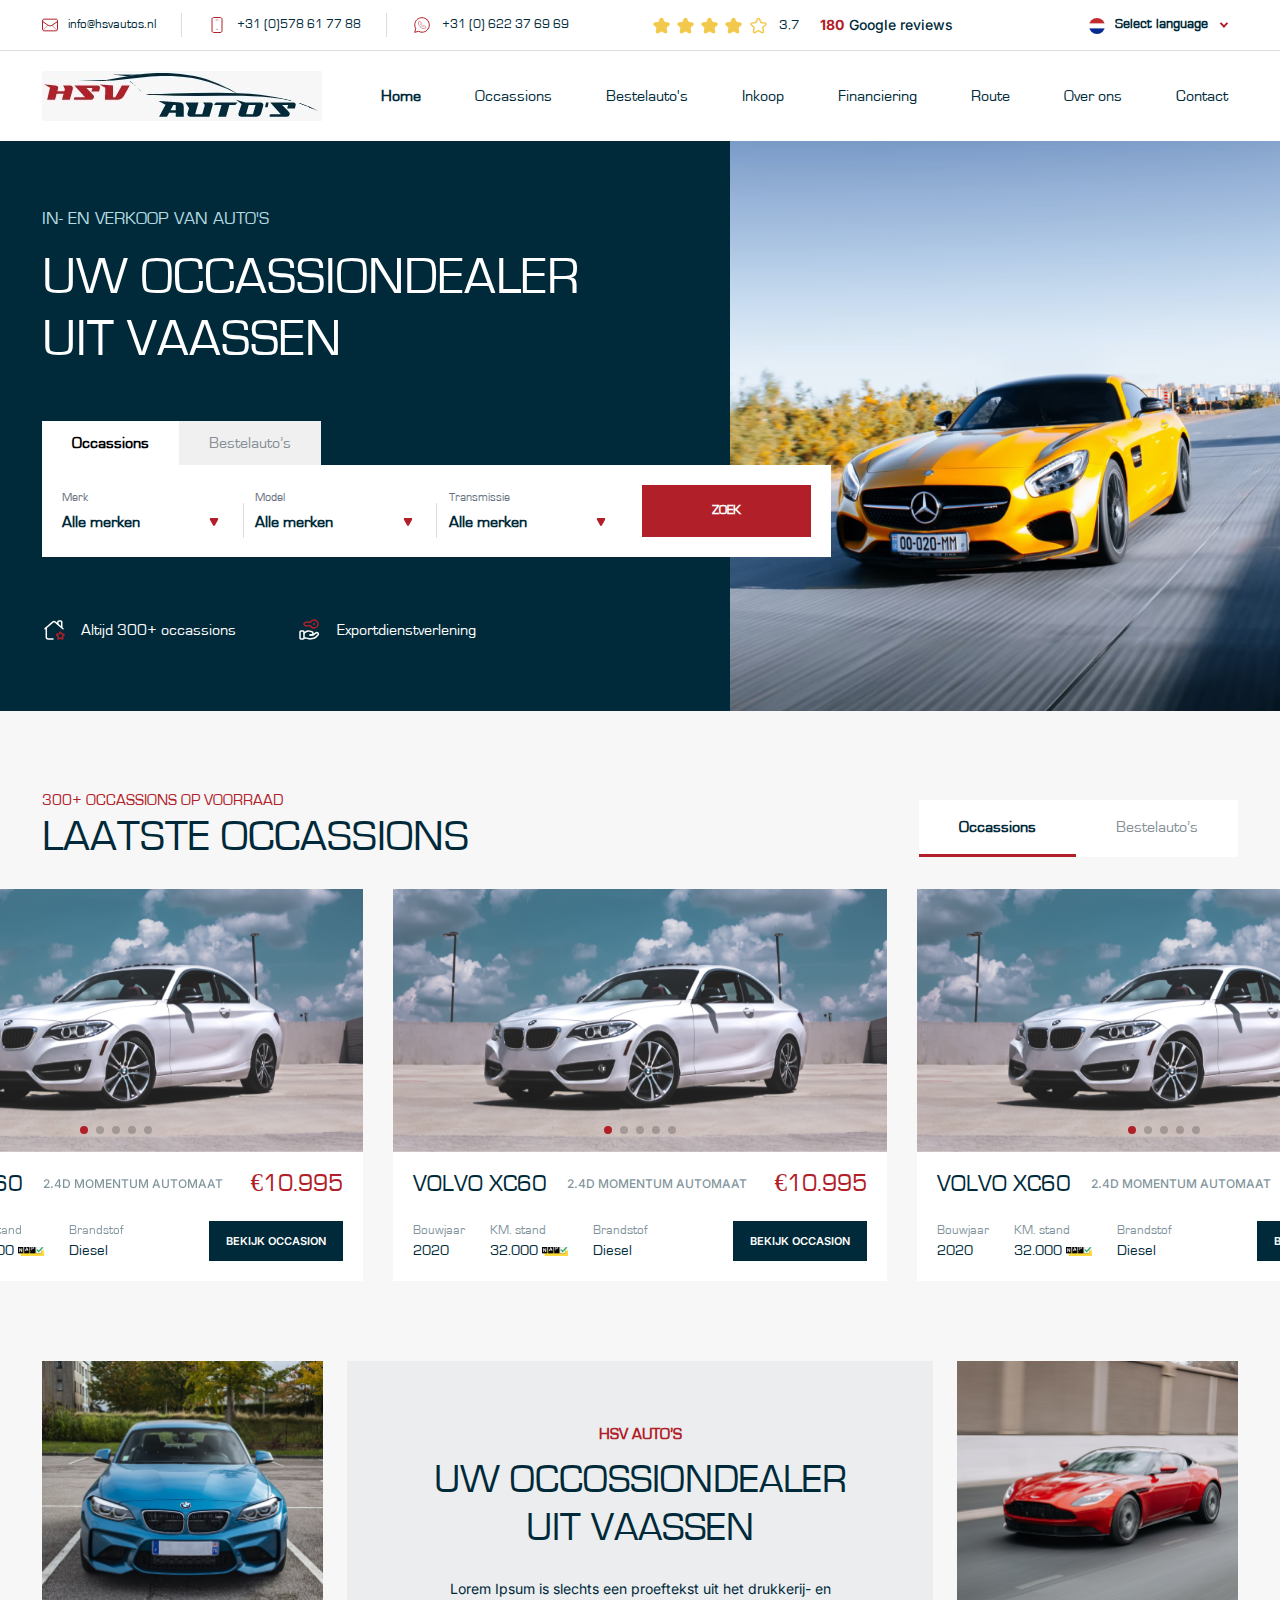
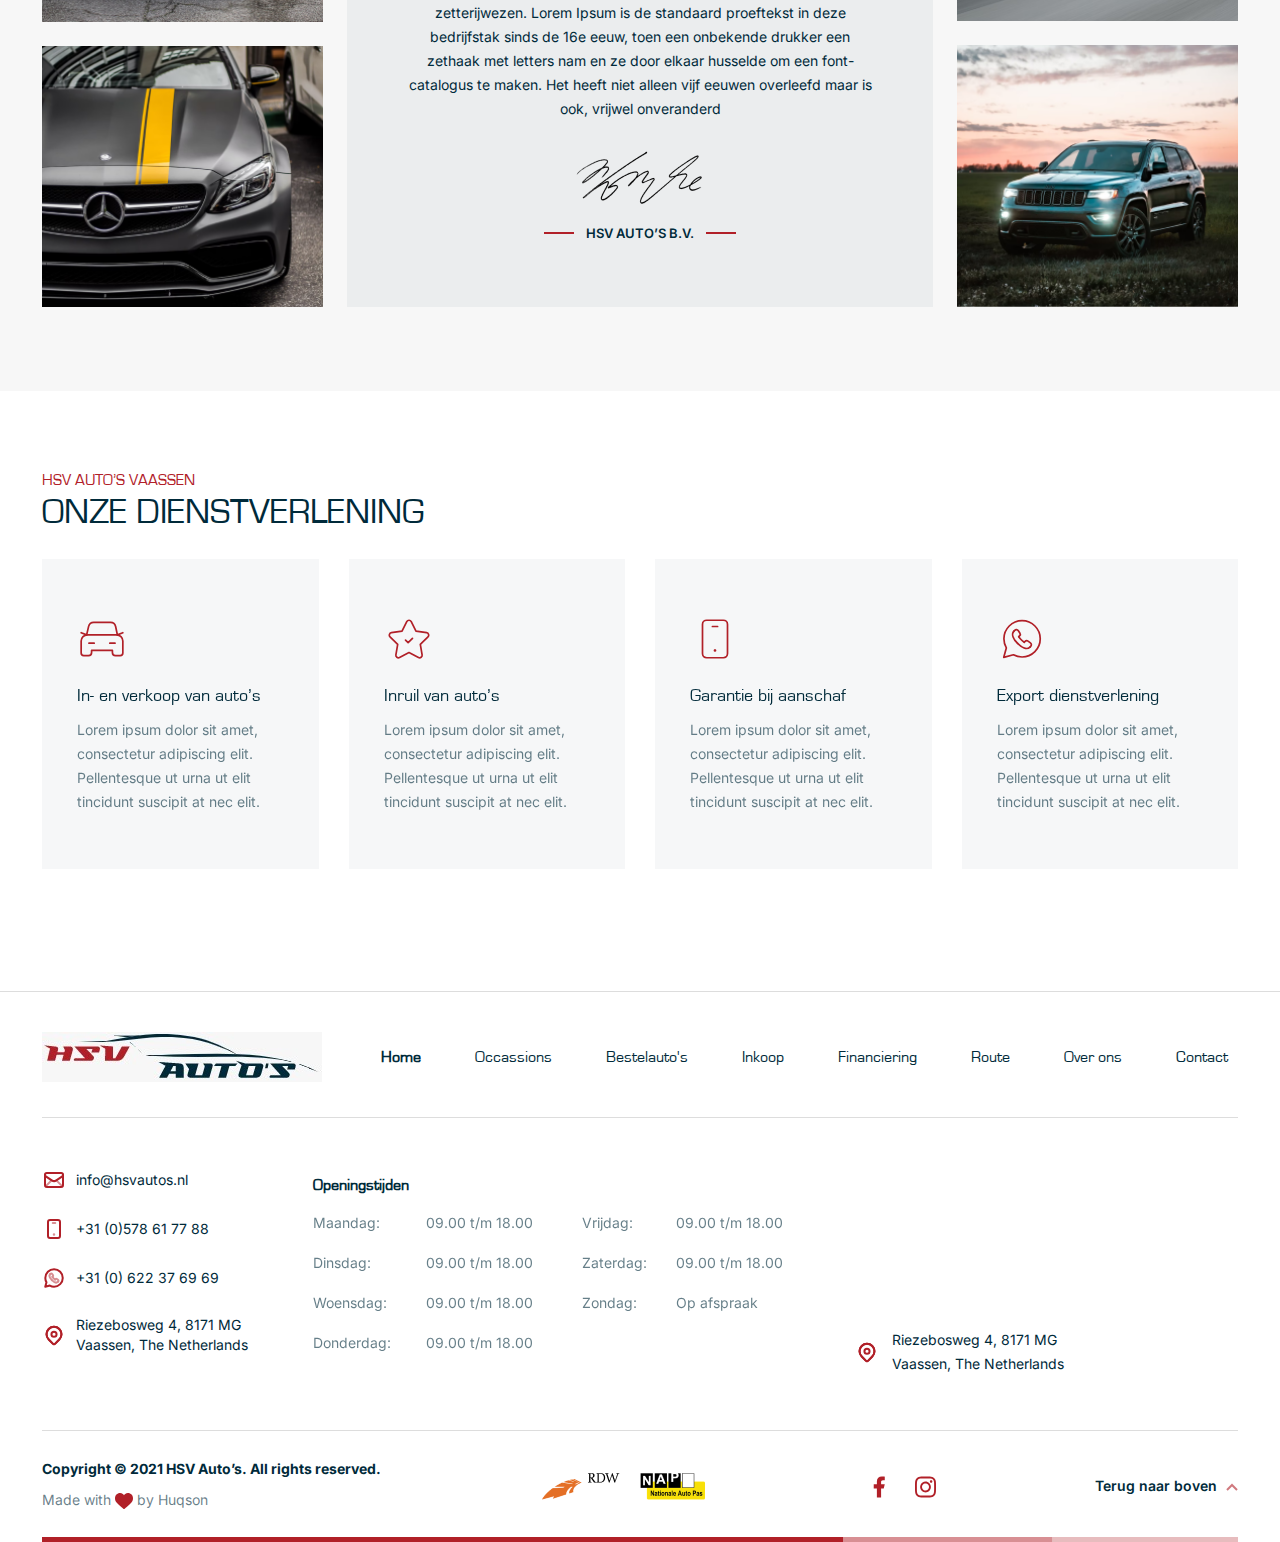
==== commit c9a4d5f9: "change" ====
--- a/index.html
+++ b/index.html
@@ -218,970 +218,789 @@
                                                 <div class="col-6 col-sm-3 se-border">
                                                     <div class="box">
                                                         <label>Model</label>
-                                                        <div class="dropdown filter-dp-manu">
-                                                            <button class="dropdown-toggle filter-dp p-0">
-                                  Alle merken
-                                </button>
-                                                            <ul class="filter-menu hero-filter">
-                                                                <li>
-                                                                    <a href="" class="filter-t-link">Alle merken</a
-                                    >
-                                  </li>
-                                  <li>
-                                    <a href="" class="filter-t-link"
-                                      >Alle merken</a
-                                    >
-                                  </li>
-                                  <li>
-                                    <a href="" class="filter-t-link"
-                                      >Alle merken</a
-                                    >
-                                  </li>
-                                  <li>
-                                    <a href="" class="filter-t-link"
-                                      >Alle merken</a
-                                    >
-                                  </li>
-                                  <li>
-                                    <a href="" class="filter-t-link"
-                                      >Alle merken</a
-                                    >
-                                  </li>
-                                  <li>
-                                    <a href="" class="filter-t-link"
-                                      >Alle merken</a
-                                    >
-                                  </li>
-                                </ul>
-                              </div>
-                            </div>
-                          </div>
-                          <div class="col-6 col-sm-3">
-                            <div class="box">
-                              <label>Transmissie</label>
-                              <div class="dropdown filter-dp-manu">
-                                <button class="dropdown-toggle filter-dp p-0">
-                                  Alle merken
-                                </button>
-                                <ul class="filter-menu hero-filter">
-                                  <li>
-                                    <a href="" class="filter-t-link"
-                                      >Alle merken</a
-                                    >
-                                  </li>
-                                  <li>
-                                    <a href="" class="filter-t-link"
-                                      >Alle merken</a
-                                    >
-                                  </li>
-                                  <li>
-                                    <a href="" class="filter-t-link"
-                                      >Alle merken</a
-                                    >
-                                  </li>
-                                  <li>
-                                    <a href="" class="filter-t-link"
-                                      >Alle merken</a
-                                    >
-                                  </li>
-                                  <li>
-                                    <a href="" class="filter-t-link"
-                                      >Alle merken</a
-                                    >
-                                  </li>
-                                  <li>
-                                    <a href="" class="filter-t-link"
-                                      >Alle merken</a
-                                    >
-                                  </li>
-                                </ul>
-                              </div>
-                            </div>
-                          </div>
-                          <div class="col-6 col-sm-3">
-                            <div class="form-submit-area">
-                              <button type="submit" class="custom-btn su-form">
+                                                        <select class="hero-filter-dp">
+                                <option value="1" selected>Alle merken</option>
+                                <option value="2">a</option>
+                                <option value="3">b</option>
+                                <option value="4">c</option>
+                                <option value="4">d</option>
+                                <option value="4">Alle merken</option>
+                                <option value="4">Alle merken</option>
+                                <option value="4">Alle merken</option>
+                                <option value="4">Alle merken</option>
+                              </select>
+                                                    </div>
+                                                </div>
+                                                <div class="col-6 col-sm-3">
+                                                    <div class="box">
+                                                        <label>Transmissie</label>
+                                                        <select class="hero-filter-dp">
+                                <option value="1" selected>Alle merken</option>
+                                <option value="2">a</option>
+                                <option value="3">b</option>
+                                <option value="4">c</option>
+                                <option value="4">d</option>
+                                <option value="4">Alle merken</option>
+                                <option value="4">Alle merken</option>
+                                <option value="4">Alle merken</option>
+                                <option value="4">Alle merken</option>
+                              </select>
+                                                    </div>
+                                                </div>
+                                                <div class="col-6 col-sm-3">
+                                                    <div class="form-submit-area">
+                                                        <button type="submit" class="custom-btn su-form">
                                 Zoek
                               </button>
-                            </div>
-                          </div>
-                        </div>
-                      </div>
-                      <div
-                        class="tab-pane fade"
-                        id="pills-bestelauto"
-                        role="tabpanel"
-                        aria-labelledby="pills-bestelauto-tab"
-                      >
-                        <div class="row">
-                          <div class="col-6 col-sm-3">
-                            <div class="box">
-                              <label>Merk</label>
-                              <div class="dropdown filter-dp-manu">
-                                <button class="dropdown-toggle filter-dp p-0">
-                                  Alle merken
-                                </button>
-                                <ul class="filter-menu hero-filter">
-                                  <li>
-                                    <a href="" class="filter-t-link"
-                                      >Alle merken</a
-                                    >
-                                  </li>
-                                  <li>
-                                    <a href="" class="filter-t-link"
-                                      >Alle merken</a
-                                    >
-                                  </li>
-                                  <li>
-                                    <a href="" class="filter-t-link"
-                                      >Alle merken</a
-                                    >
-                                  </li>
-                                  <li>
-                                    <a href="" class="filter-t-link"
-                                      >Alle merken</a
-                                    >
-                                  </li>
-                                  <li>
-                                    <a href="" class="filter-t-link"
-                                      >Alle merken</a
-                                    >
-                                  </li>
-                                  <li>
-                                    <a href="" class="filter-t-link"
-                                      >Alle merken</a
-                                    >
-                                  </li>
-                                </ul>
-                              </div>
-                            </div>
-                          </div>
-                          <div class="col-6 col-sm-3 se-border">
-                            <div class="box">
-                              <label>Model</label>
-                              <div class="dropdown filter-dp-manu">
-                                <button class="dropdown-toggle filter-dp p-0">
-                                  Alle merken
-                                </button>
-                                <ul class="filter-menu hero-filter">
-                                  <li>
-                                    <a href="" class="filter-t-link"
-                                      >Alle merken</a
-                                    >
-                                  </li>
-                                  <li>
-                                    <a href="" class="filter-t-link"
-                                      >Alle merken</a
-                                    >
-                                  </li>
-                                  <li>
-                                    <a href="" class="filter-t-link"
-                                      >Alle merken</a
-                                    >
-                                  </li>
-                                  <li>
-                                    <a href="" class="filter-t-link"
-                                      >Alle merken</a
-                                    >
-                                  </li>
-                                  <li>
-                                    <a href="" class="filter-t-link"
-                                      >Alle merken</a
-                                    >
-                                  </li>
-                                  <li>
-                                    <a href="" class="filter-t-link"
-                                      >Alle merken</a
-                                    >
-                                  </li>
-                                </ul>
-                              </div>
-                            </div>
-                          </div>
-                          <div class="col-6 col-sm-3">
-                            <div class="box">
-                              <label>Transmissie</label>
-                              <div class="dropdown filter-dp-manu">
-                                <button class="dropdown-toggle filter-dp p-0">
-                                  Alle merken
-                                </button>
-                                <ul class="filter-menu hero-filter">
-                                  <li>
-                                    <a href="" class="filter-t-link"
-                                      >Alle merken</a
-                                    >
-                                  </li>
-                                  <li>
-                                    <a href="" class="filter-t-link"
-                                      >Alle merken</a
-                                    >
-                                  </li>
-                                  <li>
-                                    <a href="" class="filter-t-link"
-                                      >Alle merken</a
-                                    >
-                                  </li>
-                                  <li>
-                                    <a href="" class="filter-t-link"
-                                      >Alle merken</a
-                                    >
-                                  </li>
-                                  <li>
-                                    <a href="" class="filter-t-link"
-                                      >Alle merken</a
-                                    >
-                                  </li>
-                                  <li>
-                                    <a href="" class="filter-t-link"
-                                      >Alle merken</a
-                                    >
-                                  </li>
-                                </ul>
-                              </div>
-                            </div>
-                          </div>
-                          <div class="col-6 col-sm-3">
-                            <div class="form-submit-area">
-                              <button type="submit" class="custom-btn su-form">
+                                                    </div>
+                                                </div>
+                                            </div>
+                                        </div>
+                                        <div class="tab-pane fade" id="pills-bestelauto" role="tabpanel" aria-labelledby="pills-bestelauto-tab">
+                                            <div class="row">
+                                                <div class="col-6 col-sm-3">
+                                                    <div class="box">
+                                                        <label>Merk</label>
+                                                        <select class="hero-filter-dp">
+                                <option value="1" selected>Alle merken</option>
+                                <option value="2">a</option>
+                                <option value="3">b</option>
+                                <option value="4">c</option>
+                                <option value="4">d</option>
+                                <option value="4">Alle merken</option>
+                                <option value="4">Alle merken</option>
+                                <option value="4">Alle merken</option>
+                                <option value="4">Alle merken</option>
+                              </select>
+                                                    </div>
+                                                </div>
+                                                <div class="col-6 col-sm-3 se-border">
+                                                    <div class="box">
+                                                        <label>Model</label>
+                                                        <select class="hero-filter-dp">
+                                <option value="1" selected>Alle merken</option>
+                                <option value="2">a</option>
+                                <option value="3">b</option>
+                                <option value="4">c</option>
+                                <option value="4">d</option>
+                                <option value="4">Alle merken</option>
+                                <option value="4">Alle merken</option>
+                                <option value="4">Alle merken</option>
+                                <option value="4">Alle merken</option>
+                              </select>
+                                                    </div>
+                                                </div>
+                                                <div class="col-6 col-sm-3">
+                                                    <div class="box">
+                                                        <label>Transmissie</label>
+                                                        <select class="hero-filter-dp">
+                                <option value="1" selected>Alle merken</option>
+                                <option value="2">a</option>
+                                <option value="3">b</option>
+                                <option value="4">c</option>
+                                <option value="4">d</option>
+                                <option value="4">Alle merken</option>
+                                <option value="4">Alle merken</option>
+                                <option value="4">Alle merken</option>
+                                <option value="4">Alle merken</option>
+                              </select>
+                                                    </div>
+                                                </div>
+                                                <div class="col-6 col-sm-3">
+                                                    <div class="form-submit-area">
+                                                        <button type="submit" class="custom-btn su-form">
                                 Zoek
                               </button>
-                            </div>
-                          </div>
-                        </div>
-                      </div>
+                                                    </div>
+                                                </div>
+                                            </div>
+                                        </div>
+                                    </div>
+                                </div>
+
+                                <div class="banner-home-expert">
+                                    <div class="icon-text">
+                                        <img src="assets/img/icon/1.svg" alt="" />
+                                        <p>Altijd 300+ occassions</p>
+                                    </div>
+                                    <div class="icon-text">
+                                        <img src="assets/img/icon/2.svg" alt="" />
+                                        <p>Exportdienstverlening</p>
+                                    </div>
+                                </div>
+                            </div>
+                        </div>
                     </div>
-                  </div>
-
-                  <div class="banner-home-expert">
-                    <div class="icon-text">
-                      <img src="assets/img/icon/1.svg" alt="" />
-                      <p>Altijd 300+ occassions</p>
-                    </div>
-                    <div class="icon-text">
-                      <img src="assets/img/icon/2.svg" alt="" />
-                      <p>Exportdienstverlening</p>
-                    </div>
-                  </div>
                 </div>
-              </div>
+                <!-- ROW END  -->
             </div>
-          </div>
-          <!-- ROW END  -->
+            <!-- CONTAINER  -->
+            <!-- BANNER RIGHT IMAGE -->
+            <div class="banner-img">
+                <img src="assets/img/banner/banner.png" alt="" />
+            </div>
         </div>
-        <!-- CONTAINER  -->
-        <!-- BANNER RIGHT IMAGE -->
-        <div class="banner-img">
-          <img src="assets/img/banner/banner.png" alt="" />
-        </div>
-      </div>
-      <!-- BANNER END  -->
-
-      <!-- =========================OCCASIONS================ -->
-      <section>
-        <!-- OCCASIONS  -->
-        <div class="occastion cpt-6">
-          <!-- CONTAINER  -->
-          <div class="container">
-            <!-- ROW  -->
-            <div class="row">
-              <!-- OCCASTION HEAD  -->
-              <div class="occastion-head">
-                <div class="left-title">
-                  <h5>300+ occassions op voorraad</h5>
-                  <h2 class="occasion-title">laatste occassions</h2>
-                </div>
-                <ul class="nav occassions-tab" id="myTab" role="tablist">
-                  <li class="nav-item occassion-nav" role="presentation">
-                    <button
-                      class="nav-link active"
-                      id="occassions-tab"
-                      data-bs-toggle="tab"
-                      data-bs-target="#occassions"
-                      type="button"
-                      role="tab"
-                      aria-controls="occassions"
-                      aria-selected="true"
-                    >
+        <!-- BANNER END  -->
+
+        <!-- =========================OCCASIONS================ -->
+        <section>
+            <!-- OCCASIONS  -->
+            <div class="occastion cpt-6">
+                <!-- CONTAINER  -->
+                <div class="container">
+                    <!-- ROW  -->
+                    <div class="row">
+                        <!-- OCCASTION HEAD  -->
+                        <div class="occastion-head">
+                            <div class="left-title">
+                                <h5>300+ occassions op voorraad</h5>
+                                <h2 class="occasion-title">laatste occassions</h2>
+                            </div>
+                            <ul class="nav occassions-tab" id="myTab" role="tablist">
+                                <li class="nav-item occassion-nav" role="presentation">
+                                    <button class="nav-link active" id="occassions-tab" data-bs-toggle="tab" data-bs-target="#occassions" type="button" role="tab" aria-controls="occassions" aria-selected="true">
                       Occassions
                     </button>
-                  </li>
-                  <li class="nav-item occassion-nav" role="presentation">
-                    <button
-                      class="nav-link"
-                      id="bestelauto-tab"
-                      data-bs-toggle="tab"
-                      data-bs-target="#bestelauto"
-                      type="button"
-                      role="tab"
-                      aria-controls="bestelauto"
-                      aria-selected="false"
-                    >
+                                </li>
+                                <li class="nav-item occassion-nav" role="presentation">
+                                    <button class="nav-link" id="bestelauto-tab" data-bs-toggle="tab" data-bs-target="#bestelauto" type="button" role="tab" aria-controls="bestelauto" aria-selected="false">
                       Bestelauto’s
                     </button>
-                  </li>
-                </ul>
-              </div>
-              <!-- OCCASTION HEAD END -->
-            </div>
-            <!-- ROW END  -->
-          </div>
-
-          <!-- OCCASION SLIDER  -->
-          <div class="occasion-slider mt-4">
-            <div class="tab-content" id="myTabContent">
-              <div
-                class="tab-pane fade show active"
-                id="occassions"
-                role="tabpanel"
-                aria-labelledby="occassions-tab"
-              >
-                <div class="swiper occastion-slider">
-                  <div class="swiper-wrapper">
-                    <div class="swiper-slide">
-                      <div class="slider-card">
-                        <div class="car-view-slider">
-                          <div class="swiper product-view-slider">
-                            <div class="swiper-wrapper">
-                              <div class="swiper-slide">
-                                <img
-                                  src="assets/img/slider/1.png"
-                                  class="slider-img"
-                                  alt=""
-                                />
-                              </div>
-                              <div class="swiper-slide">
-                                <img
-                                  src="assets/img/slider/1.png"
-                                  class="slider-img"
-                                  alt=""
-                                />
-                              </div>
-                              <div class="swiper-slide">
-                                <img
-                                  src="assets/img/slider/1.png"
-                                  class="slider-img"
-                                  alt=""
-                                />
-                              </div>
-                              <div class="swiper-slide">
-                                <img
-                                  src="assets/img/slider/1.png"
-                                  class="slider-img"
-                                  alt=""
-                                />
-                              </div>
-                              <div class="swiper-slide">
-                                <img
-                                  src="assets/img/slider/1.png"
-                                  class="slider-img"
-                                  alt=""
-                                />
-                              </div>
-                            </div>
-                            <div class="swiper-pagination"></div>
-                          </div>
-
-                          <div class="service-details">
-                            <div class="model-price">
-                              <div class="car-model">
-                                <p class="model">VOLVO XC60</p>
-                                <span> 2.4D MOMENTUM AUTOMAAT </span>
-                              </div>
-                              <div class="price">
-                                <p>€10.995</p>
-                              </div>
-                            </div>
-                            <div class="car-information">
-                              <div class="mkb-details">
-                                <ul>
-                                  <li>
-                                    <p class="ml-text">Bouwjaar</p>
-                                    <p class="st-text">2020</p>
-                                  </li>
-                                  <li>
-                                    <p class="ml-text">KM. stand</p>
-                                    <p class="st-text">
-                                      32.000
-                                      <img
-                                        src="assets/img/icon/stiker.svg"
-                                        alt=""
-                                      />
-                                    </p>
-                                  </li>
-                                  <li>
-                                    <p class="ml-text">Brandstof</p>
-                                    <p class="st-text">Diesel</p>
-                                  </li>
-                                </ul>
-                              </div>
-                              <a href="" class="custom-btn-alt">
+                                </li>
+                            </ul>
+                        </div>
+                        <!-- OCCASTION HEAD END -->
+                    </div>
+                    <!-- ROW END  -->
+                </div>
+
+                <!-- OCCASION SLIDER  -->
+                <div class="occasion-slider mt-4">
+                    <div class="tab-content" id="myTabContent">
+                        <div class="tab-pane fade show active" id="occassions" role="tabpanel" aria-labelledby="occassions-tab">
+                            <div class="swiper occastion-slider">
+                                <div class="swiper-wrapper">
+                                    <div class="swiper-slide">
+                                        <div class="slider-card">
+                                            <div class="car-view-slider">
+                                                <div class="swiper product-view-slider">
+                                                    <div class="swiper-wrapper">
+                                                        <div class="swiper-slide">
+                                                            <img src="assets/img/slider/1.png" class="slider-img" alt="" />
+                                                        </div>
+                                                        <div class="swiper-slide">
+                                                            <img src="assets/img/slider/1.png" class="slider-img" alt="" />
+                                                        </div>
+                                                        <div class="swiper-slide">
+                                                            <img src="assets/img/slider/1.png" class="slider-img" alt="" />
+                                                        </div>
+                                                        <div class="swiper-slide">
+                                                            <img src="assets/img/slider/1.png" class="slider-img" alt="" />
+                                                        </div>
+                                                        <div class="swiper-slide">
+                                                            <img src="assets/img/slider/1.png" class="slider-img" alt="" />
+                                                        </div>
+                                                    </div>
+                                                    <div class="swiper-pagination"></div>
+                                                </div>
+
+                                                <div class="service-details">
+                                                    <div class="model-price">
+                                                        <div class="car-model">
+                                                            <p class="model">VOLVO XC60</p>
+                                                            <span> 2.4D MOMENTUM AUTOMAAT </span>
+                                                        </div>
+                                                        <div class="price">
+                                                            <p>€10.995</p>
+                                                        </div>
+                                                    </div>
+                                                    <div class="car-information">
+                                                        <div class="mkb-details">
+                                                            <ul>
+                                                                <li>
+                                                                    <p class="ml-text">Bouwjaar</p>
+                                                                    <p class="st-text">2020</p>
+                                                                </li>
+                                                                <li>
+                                                                    <p class="ml-text">KM. stand</p>
+                                                                    <p class="st-text">
+                                                                        32.000
+                                                                        <img src="assets/img/icon/stiker.svg" alt="" />
+                                                                    </p>
+                                                                </li>
+                                                                <li>
+                                                                    <p class="ml-text">Brandstof</p>
+                                                                    <p class="st-text">Diesel</p>
+                                                                </li>
+                                                            </ul>
+                                                        </div>
+                                                        <a href="" class="custom-btn-alt">
                                 Bekijk occasion
                               </a>
-                                                        </div>
-                                                    </div>
-                                                </div>
-                                            </div>
-                                        </div>
-                                        <div class="swiper-slide">
-                                            <div class="slider-card">
-                                                <div class="car-view-slider">
-                                                    <div class="swiper product-view-slider">
-                                                        <div class="swiper-wrapper">
-                                                            <div class="swiper-slide">
-                                                                <img src="assets/img/slider/1.png" class="slider-img" alt="" />
-                                                            </div>
-                                                            <div class="swiper-slide">
-                                                                <img src="assets/img/slider/1.png" class="slider-img" alt="" />
-                                                            </div>
-                                                            <div class="swiper-slide">
-                                                                <img src="assets/img/slider/1.png" class="slider-img" alt="" />
-                                                            </div>
-                                                            <div class="swiper-slide">
-                                                                <img src="assets/img/slider/1.png" class="slider-img" alt="" />
-                                                            </div>
-                                                            <div class="swiper-slide">
-                                                                <img src="assets/img/slider/1.png" class="slider-img" alt="" />
-                                                            </div>
-                                                        </div>
-                                                        <div class="swiper-pagination"></div>
-                                                    </div>
-
-                                                    <div class="service-details">
-                                                        <div class="model-price">
-                                                            <div class="car-model">
-                                                                <p class="model">VOLVO XC60</p>
-                                                                <span> 2.4D MOMENTUM AUTOMAAT </span>
-                                                            </div>
-                                                            <div class="price">
-                                                                <p>€10.995</p>
-                                                            </div>
-                                                        </div>
-                                                        <div class="car-information">
-                                                            <div class="mkb-details">
-                                                                <ul>
-                                                                    <li>
-                                                                        <p class="ml-text">Bouwjaar</p>
-                                                                        <p class="st-text">2020</p>
-                                                                    </li>
-                                                                    <li>
-                                                                        <p class="ml-text">KM. stand</p>
-                                                                        <p class="st-text">
-                                                                            32.000
-                                                                            <img src="assets/img/icon/stiker.svg" alt="" />
-                                                                        </p>
-                                                                    </li>
-                                                                    <li>
-                                                                        <p class="ml-text">Brandstof</p>
-                                                                        <p class="st-text">Diesel</p>
-                                                                    </li>
-                                                                </ul>
-                                                            </div>
-                                                            <a href="" class="custom-btn-alt">
+                                                    </div>
+                                                </div>
+                                            </div>
+                                        </div>
+                                    </div>
+                                    <div class="swiper-slide">
+                                        <div class="slider-card">
+                                            <div class="car-view-slider">
+                                                <div class="swiper product-view-slider">
+                                                    <div class="swiper-wrapper">
+                                                        <div class="swiper-slide">
+                                                            <img src="assets/img/slider/1.png" class="slider-img" alt="" />
+                                                        </div>
+                                                        <div class="swiper-slide">
+                                                            <img src="assets/img/slider/1.png" class="slider-img" alt="" />
+                                                        </div>
+                                                        <div class="swiper-slide">
+                                                            <img src="assets/img/slider/1.png" class="slider-img" alt="" />
+                                                        </div>
+                                                        <div class="swiper-slide">
+                                                            <img src="assets/img/slider/1.png" class="slider-img" alt="" />
+                                                        </div>
+                                                        <div class="swiper-slide">
+                                                            <img src="assets/img/slider/1.png" class="slider-img" alt="" />
+                                                        </div>
+                                                    </div>
+                                                    <div class="swiper-pagination"></div>
+                                                </div>
+
+                                                <div class="service-details">
+                                                    <div class="model-price">
+                                                        <div class="car-model">
+                                                            <p class="model">VOLVO XC60</p>
+                                                            <span> 2.4D MOMENTUM AUTOMAAT </span>
+                                                        </div>
+                                                        <div class="price">
+                                                            <p>€10.995</p>
+                                                        </div>
+                                                    </div>
+                                                    <div class="car-information">
+                                                        <div class="mkb-details">
+                                                            <ul>
+                                                                <li>
+                                                                    <p class="ml-text">Bouwjaar</p>
+                                                                    <p class="st-text">2020</p>
+                                                                </li>
+                                                                <li>
+                                                                    <p class="ml-text">KM. stand</p>
+                                                                    <p class="st-text">
+                                                                        32.000
+                                                                        <img src="assets/img/icon/stiker.svg" alt="" />
+                                                                    </p>
+                                                                </li>
+                                                                <li>
+                                                                    <p class="ml-text">Brandstof</p>
+                                                                    <p class="st-text">Diesel</p>
+                                                                </li>
+                                                            </ul>
+                                                        </div>
+                                                        <a href="" class="custom-btn-alt">
                                 Bekijk occasion
                               </a>
-                                                        </div>
-                                                    </div>
-                                                </div>
-                                            </div>
-                                        </div>
-                                        <div class="swiper-slide">
-                                            <div class="slider-card">
-                                                <div class="car-view-slider">
-                                                    <div class="swiper product-view-slider">
-                                                        <div class="swiper-wrapper">
-                                                            <div class="swiper-slide">
-                                                                <img src="assets/img/slider/1.png" class="slider-img" alt="" />
-                                                            </div>
-                                                            <div class="swiper-slide">
-                                                                <img src="assets/img/slider/1.png" class="slider-img" alt="" />
-                                                            </div>
-                                                            <div class="swiper-slide">
-                                                                <img src="assets/img/slider/1.png" class="slider-img" alt="" />
-                                                            </div>
-                                                            <div class="swiper-slide">
-                                                                <img src="assets/img/slider/1.png" class="slider-img" alt="" />
-                                                            </div>
-                                                            <div class="swiper-slide">
-                                                                <img src="assets/img/slider/1.png" class="slider-img" alt="" />
-                                                            </div>
-                                                        </div>
-                                                        <div class="swiper-pagination"></div>
-                                                    </div>
-
-                                                    <div class="service-details">
-                                                        <div class="model-price">
-                                                            <div class="car-model">
-                                                                <p class="model">VOLVO XC60</p>
-                                                                <span> 2.4D MOMENTUM AUTOMAAT </span>
-                                                            </div>
-                                                            <div class="price">
-                                                                <p>€10.995</p>
-                                                            </div>
-                                                        </div>
-                                                        <div class="car-information">
-                                                            <div class="mkb-details">
-                                                                <ul>
-                                                                    <li>
-                                                                        <p class="ml-text">Bouwjaar</p>
-                                                                        <p class="st-text">2020</p>
-                                                                    </li>
-                                                                    <li>
-                                                                        <p class="ml-text">KM. stand</p>
-                                                                        <p class="st-text">
-                                                                            32.000
-                                                                            <img src="assets/img/icon/stiker.svg" alt="" />
-                                                                        </p>
-                                                                    </li>
-                                                                    <li>
-                                                                        <p class="ml-text">Brandstof</p>
-                                                                        <p class="st-text">Diesel</p>
-                                                                    </li>
-                                                                </ul>
-                                                            </div>
-                                                            <a href="" class="custom-btn-alt">
+                                                    </div>
+                                                </div>
+                                            </div>
+                                        </div>
+                                    </div>
+                                    <div class="swiper-slide">
+                                        <div class="slider-card">
+                                            <div class="car-view-slider">
+                                                <div class="swiper product-view-slider">
+                                                    <div class="swiper-wrapper">
+                                                        <div class="swiper-slide">
+                                                            <img src="assets/img/slider/1.png" class="slider-img" alt="" />
+                                                        </div>
+                                                        <div class="swiper-slide">
+                                                            <img src="assets/img/slider/1.png" class="slider-img" alt="" />
+                                                        </div>
+                                                        <div class="swiper-slide">
+                                                            <img src="assets/img/slider/1.png" class="slider-img" alt="" />
+                                                        </div>
+                                                        <div class="swiper-slide">
+                                                            <img src="assets/img/slider/1.png" class="slider-img" alt="" />
+                                                        </div>
+                                                        <div class="swiper-slide">
+                                                            <img src="assets/img/slider/1.png" class="slider-img" alt="" />
+                                                        </div>
+                                                    </div>
+                                                    <div class="swiper-pagination"></div>
+                                                </div>
+
+                                                <div class="service-details">
+                                                    <div class="model-price">
+                                                        <div class="car-model">
+                                                            <p class="model">VOLVO XC60</p>
+                                                            <span> 2.4D MOMENTUM AUTOMAAT </span>
+                                                        </div>
+                                                        <div class="price">
+                                                            <p>€10.995</p>
+                                                        </div>
+                                                    </div>
+                                                    <div class="car-information">
+                                                        <div class="mkb-details">
+                                                            <ul>
+                                                                <li>
+                                                                    <p class="ml-text">Bouwjaar</p>
+                                                                    <p class="st-text">2020</p>
+                                                                </li>
+                                                                <li>
+                                                                    <p class="ml-text">KM. stand</p>
+                                                                    <p class="st-text">
+                                                                        32.000
+                                                                        <img src="assets/img/icon/stiker.svg" alt="" />
+                                                                    </p>
+                                                                </li>
+                                                                <li>
+                                                                    <p class="ml-text">Brandstof</p>
+                                                                    <p class="st-text">Diesel</p>
+                                                                </li>
+                                                            </ul>
+                                                        </div>
+                                                        <a href="" class="custom-btn-alt">
                                 Bekijk occasion
                               </a>
-                                                        </div>
-                                                    </div>
-                                                </div>
-                                            </div>
-                                        </div>
-                                        <div class="swiper-slide">
-                                            <div class="slider-card">
-                                                <div class="car-view-slider">
-                                                    <div class="swiper product-view-slider">
-                                                        <div class="swiper-wrapper">
-                                                            <div class="swiper-slide">
-                                                                <img src="assets/img/slider/1.png" class="slider-img" alt="" />
-                                                            </div>
-                                                            <div class="swiper-slide">
-                                                                <img src="assets/img/slider/1.png" class="slider-img" alt="" />
-                                                            </div>
-                                                            <div class="swiper-slide">
-                                                                <img src="assets/img/slider/1.png" class="slider-img" alt="" />
-                                                            </div>
-                                                            <div class="swiper-slide">
-                                                                <img src="assets/img/slider/1.png" class="slider-img" alt="" />
-                                                            </div>
-                                                            <div class="swiper-slide">
-                                                                <img src="assets/img/slider/1.png" class="slider-img" alt="" />
-                                                            </div>
-                                                        </div>
-                                                        <div class="swiper-pagination"></div>
-                                                    </div>
-
-                                                    <div class="service-details">
-                                                        <div class="model-price">
-                                                            <div class="car-model">
-                                                                <p class="model">VOLVO XC60</p>
-                                                                <span> 2.4D MOMENTUM AUTOMAAT </span>
-                                                            </div>
-                                                            <div class="price">
-                                                                <p>€10.995</p>
-                                                            </div>
-                                                        </div>
-                                                        <div class="car-information">
-                                                            <div class="mkb-details">
-                                                                <ul>
-                                                                    <li>
-                                                                        <p class="ml-text">Bouwjaar</p>
-                                                                        <p class="st-text">2020</p>
-                                                                    </li>
-                                                                    <li>
-                                                                        <p class="ml-text">KM. stand</p>
-                                                                        <p class="st-text">
-                                                                            32.000
-                                                                            <img src="assets/img/icon/stiker.svg" alt="" />
-                                                                        </p>
-                                                                    </li>
-                                                                    <li>
-                                                                        <p class="ml-text">Brandstof</p>
-                                                                        <p class="st-text">Diesel</p>
-                                                                    </li>
-                                                                </ul>
-                                                            </div>
-                                                            <a href="" class="custom-btn-alt">
+                                                    </div>
+                                                </div>
+                                            </div>
+                                        </div>
+                                    </div>
+                                    <div class="swiper-slide">
+                                        <div class="slider-card">
+                                            <div class="car-view-slider">
+                                                <div class="swiper product-view-slider">
+                                                    <div class="swiper-wrapper">
+                                                        <div class="swiper-slide">
+                                                            <img src="assets/img/slider/1.png" class="slider-img" alt="" />
+                                                        </div>
+                                                        <div class="swiper-slide">
+                                                            <img src="assets/img/slider/1.png" class="slider-img" alt="" />
+                                                        </div>
+                                                        <div class="swiper-slide">
+                                                            <img src="assets/img/slider/1.png" class="slider-img" alt="" />
+                                                        </div>
+                                                        <div class="swiper-slide">
+                                                            <img src="assets/img/slider/1.png" class="slider-img" alt="" />
+                                                        </div>
+                                                        <div class="swiper-slide">
+                                                            <img src="assets/img/slider/1.png" class="slider-img" alt="" />
+                                                        </div>
+                                                    </div>
+                                                    <div class="swiper-pagination"></div>
+                                                </div>
+
+                                                <div class="service-details">
+                                                    <div class="model-price">
+                                                        <div class="car-model">
+                                                            <p class="model">VOLVO XC60</p>
+                                                            <span> 2.4D MOMENTUM AUTOMAAT </span>
+                                                        </div>
+                                                        <div class="price">
+                                                            <p>€10.995</p>
+                                                        </div>
+                                                    </div>
+                                                    <div class="car-information">
+                                                        <div class="mkb-details">
+                                                            <ul>
+                                                                <li>
+                                                                    <p class="ml-text">Bouwjaar</p>
+                                                                    <p class="st-text">2020</p>
+                                                                </li>
+                                                                <li>
+                                                                    <p class="ml-text">KM. stand</p>
+                                                                    <p class="st-text">
+                                                                        32.000
+                                                                        <img src="assets/img/icon/stiker.svg" alt="" />
+                                                                    </p>
+                                                                </li>
+                                                                <li>
+                                                                    <p class="ml-text">Brandstof</p>
+                                                                    <p class="st-text">Diesel</p>
+                                                                </li>
+                                                            </ul>
+                                                        </div>
+                                                        <a href="" class="custom-btn-alt">
                                 Bekijk occasion
                               </a>
-                                                        </div>
-                                                    </div>
-                                                </div>
-                                            </div>
-                                        </div>
-                                        <div class="swiper-slide">
-                                            <div class="slider-card">
-                                                <div class="car-view-slider">
-                                                    <div class="swiper product-view-slider">
-                                                        <div class="swiper-wrapper">
-                                                            <div class="swiper-slide">
-                                                                <img src="assets/img/slider/1.png" class="slider-img" alt="" />
-                                                            </div>
-                                                            <div class="swiper-slide">
-                                                                <img src="assets/img/slider/1.png" class="slider-img" alt="" />
-                                                            </div>
-                                                            <div class="swiper-slide">
-                                                                <img src="assets/img/slider/1.png" class="slider-img" alt="" />
-                                                            </div>
-                                                            <div class="swiper-slide">
-                                                                <img src="assets/img/slider/1.png" class="slider-img" alt="" />
-                                                            </div>
-                                                            <div class="swiper-slide">
-                                                                <img src="assets/img/slider/1.png" class="slider-img" alt="" />
-                                                            </div>
-                                                        </div>
-                                                        <div class="swiper-pagination"></div>
-                                                    </div>
-
-                                                    <div class="service-details">
-                                                        <div class="model-price">
-                                                            <div class="car-model">
-                                                                <p class="model">VOLVO XC60</p>
-                                                                <span> 2.4D MOMENTUM AUTOMAAT </span>
-                                                            </div>
-                                                            <div class="price">
-                                                                <p>€10.995</p>
-                                                            </div>
-                                                        </div>
-                                                        <div class="car-information">
-                                                            <div class="mkb-details">
-                                                                <ul>
-                                                                    <li>
-                                                                        <p class="ml-text">Bouwjaar</p>
-                                                                        <p class="st-text">2020</p>
-                                                                    </li>
-                                                                    <li>
-                                                                        <p class="ml-text">KM. stand</p>
-                                                                        <p class="st-text">
-                                                                            32.000
-                                                                            <img src="assets/img/icon/stiker.svg" alt="" />
-                                                                        </p>
-                                                                    </li>
-                                                                    <li>
-                                                                        <p class="ml-text">Brandstof</p>
-                                                                        <p class="st-text">Diesel</p>
-                                                                    </li>
-                                                                </ul>
-                                                            </div>
-                                                            <a href="" class="custom-btn-alt">
+                                                    </div>
+                                                </div>
+                                            </div>
+                                        </div>
+                                    </div>
+                                    <div class="swiper-slide">
+                                        <div class="slider-card">
+                                            <div class="car-view-slider">
+                                                <div class="swiper product-view-slider">
+                                                    <div class="swiper-wrapper">
+                                                        <div class="swiper-slide">
+                                                            <img src="assets/img/slider/1.png" class="slider-img" alt="" />
+                                                        </div>
+                                                        <div class="swiper-slide">
+                                                            <img src="assets/img/slider/1.png" class="slider-img" alt="" />
+                                                        </div>
+                                                        <div class="swiper-slide">
+                                                            <img src="assets/img/slider/1.png" class="slider-img" alt="" />
+                                                        </div>
+                                                        <div class="swiper-slide">
+                                                            <img src="assets/img/slider/1.png" class="slider-img" alt="" />
+                                                        </div>
+                                                        <div class="swiper-slide">
+                                                            <img src="assets/img/slider/1.png" class="slider-img" alt="" />
+                                                        </div>
+                                                    </div>
+                                                    <div class="swiper-pagination"></div>
+                                                </div>
+
+                                                <div class="service-details">
+                                                    <div class="model-price">
+                                                        <div class="car-model">
+                                                            <p class="model">VOLVO XC60</p>
+                                                            <span> 2.4D MOMENTUM AUTOMAAT </span>
+                                                        </div>
+                                                        <div class="price">
+                                                            <p>€10.995</p>
+                                                        </div>
+                                                    </div>
+                                                    <div class="car-information">
+                                                        <div class="mkb-details">
+                                                            <ul>
+                                                                <li>
+                                                                    <p class="ml-text">Bouwjaar</p>
+                                                                    <p class="st-text">2020</p>
+                                                                </li>
+                                                                <li>
+                                                                    <p class="ml-text">KM. stand</p>
+                                                                    <p class="st-text">
+                                                                        32.000
+                                                                        <img src="assets/img/icon/stiker.svg" alt="" />
+                                                                    </p>
+                                                                </li>
+                                                                <li>
+                                                                    <p class="ml-text">Brandstof</p>
+                                                                    <p class="st-text">Diesel</p>
+                                                                </li>
+                                                            </ul>
+                                                        </div>
+                                                        <a href="" class="custom-btn-alt">
                                 Bekijk occasion
                               </a>
-                                                        </div>
-                                                    </div>
-                                                </div>
-                                            </div>
-                                        </div>
-                                    </div>
-                                </div>
-                            </div>
-                            <div class="tab-pane fade" id="bestelauto" role="tabpanel" aria-labelledby="bestelauto-tab">
-                                <div class="swiper occastion-slider">
-                                    <div class="swiper-wrapper">
-                                        <div class="swiper-slide">
-                                            <div class="slider-card">
-                                                <div class="car-view-slider">
-                                                    <div class="swiper product-view-slider">
-                                                        <div class="swiper-wrapper">
-                                                            <div class="swiper-slide">
-                                                                <img src="assets/img/slider/1.png" class="slider-img" alt="" />
-                                                            </div>
-                                                            <div class="swiper-slide">
-                                                                <img src="assets/img/slider/1.png" class="slider-img" alt="" />
-                                                            </div>
-                                                            <div class="swiper-slide">
-                                                                <img src="assets/img/slider/1.png" class="slider-img" alt="" />
-                                                            </div>
-                                                            <div class="swiper-slide">
-                                                                <img src="assets/img/slider/1.png" class="slider-img" alt="" />
-                                                            </div>
-                                                            <div class="swiper-slide">
-                                                                <img src="assets/img/slider/1.png" class="slider-img" alt="" />
-                                                            </div>
-                                                        </div>
-                                                        <div class="swiper-pagination"></div>
-                                                    </div>
-
-                                                    <div class="service-details">
-                                                        <div class="model-price">
-                                                            <div class="car-model">
-                                                                <p class="model">VOLVO XC60</p>
-                                                                <span> 2.4D MOMENTUM AUTOMAAT </span>
-                                                            </div>
-                                                            <div class="price">
-                                                                <p>€10.995</p>
-                                                            </div>
-                                                        </div>
-                                                        <div class="car-information">
-                                                            <div class="mkb-details">
-                                                                <ul>
-                                                                    <li>
-                                                                        <p class="ml-text">Bouwjaar</p>
-                                                                        <p class="st-text">2020</p>
-                                                                    </li>
-                                                                    <li>
-                                                                        <p class="ml-text">KM. stand</p>
-                                                                        <p class="st-text">
-                                                                            32.000
-                                                                            <img src="assets/img/icon/stiker.svg" alt="" />
-                                                                        </p>
-                                                                    </li>
-                                                                    <li>
-                                                                        <p class="ml-text">Brandstof</p>
-                                                                        <p class="st-text">Diesel</p>
-                                                                    </li>
-                                                                </ul>
-                                                            </div>
-                                                            <a href="" class="custom-btn-alt">
+                                                    </div>
+                                                </div>
+                                            </div>
+                                        </div>
+                                    </div>
+                                </div>
+                            </div>
+                        </div>
+                        <div class="tab-pane fade" id="bestelauto" role="tabpanel" aria-labelledby="bestelauto-tab">
+                            <div class="swiper occastion-slider">
+                                <div class="swiper-wrapper">
+                                    <div class="swiper-slide">
+                                        <div class="slider-card">
+                                            <div class="car-view-slider">
+                                                <div class="swiper product-view-slider">
+                                                    <div class="swiper-wrapper">
+                                                        <div class="swiper-slide">
+                                                            <img src="assets/img/slider/1.png" class="slider-img" alt="" />
+                                                        </div>
+                                                        <div class="swiper-slide">
+                                                            <img src="assets/img/slider/1.png" class="slider-img" alt="" />
+                                                        </div>
+                                                        <div class="swiper-slide">
+                                                            <img src="assets/img/slider/1.png" class="slider-img" alt="" />
+                                                        </div>
+                                                        <div class="swiper-slide">
+                                                            <img src="assets/img/slider/1.png" class="slider-img" alt="" />
+                                                        </div>
+                                                        <div class="swiper-slide">
+                                                            <img src="assets/img/slider/1.png" class="slider-img" alt="" />
+                                                        </div>
+                                                    </div>
+                                                    <div class="swiper-pagination"></div>
+                                                </div>
+
+                                                <div class="service-details">
+                                                    <div class="model-price">
+                                                        <div class="car-model">
+                                                            <p class="model">VOLVO XC60</p>
+                                                            <span> 2.4D MOMENTUM AUTOMAAT </span>
+                                                        </div>
+                                                        <div class="price">
+                                                            <p>€10.995</p>
+                                                        </div>
+                                                    </div>
+                                                    <div class="car-information">
+                                                        <div class="mkb-details">
+                                                            <ul>
+                                                                <li>
+                                                                    <p class="ml-text">Bouwjaar</p>
+                                                                    <p class="st-text">2020</p>
+                                                                </li>
+                                                                <li>
+                                                                    <p class="ml-text">KM. stand</p>
+                                                                    <p class="st-text">
+                                                                        32.000
+                                                                        <img src="assets/img/icon/stiker.svg" alt="" />
+                                                                    </p>
+                                                                </li>
+                                                                <li>
+                                                                    <p class="ml-text">Brandstof</p>
+                                                                    <p class="st-text">Diesel</p>
+                                                                </li>
+                                                            </ul>
+                                                        </div>
+                                                        <a href="" class="custom-btn-alt">
                                 Bekijk occasion
                               </a>
-                                                        </div>
-                                                    </div>
-                                                </div>
-                                            </div>
-                                        </div>
-                                        <div class="swiper-slide">
-                                            <div class="slider-card">
-                                                <div class="car-view-slider">
-                                                    <div class="swiper product-view-slider">
-                                                        <div class="swiper-wrapper">
-                                                            <div class="swiper-slide">
-                                                                <img src="assets/img/slider/1.png" class="slider-img" alt="" />
-                                                            </div>
-                                                            <div class="swiper-slide">
-                                                                <img src="assets/img/slider/1.png" class="slider-img" alt="" />
-                                                            </div>
-                                                            <div class="swiper-slide">
-                                                                <img src="assets/img/slider/1.png" class="slider-img" alt="" />
-                                                            </div>
-                                                            <div class="swiper-slide">
-                                                                <img src="assets/img/slider/1.png" class="slider-img" alt="" />
-                                                            </div>
-                                                            <div class="swiper-slide">
-                                                                <img src="assets/img/slider/1.png" class="slider-img" alt="" />
-                                                            </div>
-                                                        </div>
-                                                        <div class="swiper-pagination"></div>
-                                                    </div>
-
-                                                    <div class="service-details">
-                                                        <div class="model-price">
-                                                            <div class="car-model">
-                                                                <p class="model">VOLVO XC60</p>
-                                                                <span> 2.4D MOMENTUM AUTOMAAT </span>
-                                                            </div>
-                                                            <div class="price">
-                                                                <p>€10.995</p>
-                                                            </div>
-                                                        </div>
-                                                        <div class="car-information">
-                                                            <div class="mkb-details">
-                                                                <ul>
-                                                                    <li>
-                                                                        <p class="ml-text">Bouwjaar</p>
-                                                                        <p class="st-text">2020</p>
-                                                                    </li>
-                                                                    <li>
-                                                                        <p class="ml-text">KM. stand</p>
-                                                                        <p class="st-text">
-                                                                            32.000
-                                                                            <img src="assets/img/icon/stiker.svg" alt="" />
-                                                                        </p>
-                                                                    </li>
-                                                                    <li>
-                                                                        <p class="ml-text">Brandstof</p>
-                                                                        <p class="st-text">Diesel</p>
-                                                                    </li>
-                                                                </ul>
-                                                            </div>
-                                                            <a href="" class="custom-btn-alt">
+                                                    </div>
+                                                </div>
+                                            </div>
+                                        </div>
+                                    </div>
+                                    <div class="swiper-slide">
+                                        <div class="slider-card">
+                                            <div class="car-view-slider">
+                                                <div class="swiper product-view-slider">
+                                                    <div class="swiper-wrapper">
+                                                        <div class="swiper-slide">
+                                                            <img src="assets/img/slider/1.png" class="slider-img" alt="" />
+                                                        </div>
+                                                        <div class="swiper-slide">
+                                                            <img src="assets/img/slider/1.png" class="slider-img" alt="" />
+                                                        </div>
+                                                        <div class="swiper-slide">
+                                                            <img src="assets/img/slider/1.png" class="slider-img" alt="" />
+                                                        </div>
+                                                        <div class="swiper-slide">
+                                                            <img src="assets/img/slider/1.png" class="slider-img" alt="" />
+                                                        </div>
+                                                        <div class="swiper-slide">
+                                                            <img src="assets/img/slider/1.png" class="slider-img" alt="" />
+                                                        </div>
+                                                    </div>
+                                                    <div class="swiper-pagination"></div>
+                                                </div>
+
+                                                <div class="service-details">
+                                                    <div class="model-price">
+                                                        <div class="car-model">
+                                                            <p class="model">VOLVO XC60</p>
+                                                            <span> 2.4D MOMENTUM AUTOMAAT </span>
+                                                        </div>
+                                                        <div class="price">
+                                                            <p>€10.995</p>
+                                                        </div>
+                                                    </div>
+                                                    <div class="car-information">
+                                                        <div class="mkb-details">
+                                                            <ul>
+                                                                <li>
+                                                                    <p class="ml-text">Bouwjaar</p>
+                                                                    <p class="st-text">2020</p>
+                                                                </li>
+                                                                <li>
+                                                                    <p class="ml-text">KM. stand</p>
+                                                                    <p class="st-text">
+                                                                        32.000
+                                                                        <img src="assets/img/icon/stiker.svg" alt="" />
+                                                                    </p>
+                                                                </li>
+                                                                <li>
+                                                                    <p class="ml-text">Brandstof</p>
+                                                                    <p class="st-text">Diesel</p>
+                                                                </li>
+                                                            </ul>
+                                                        </div>
+                                                        <a href="" class="custom-btn-alt">
                                 Bekijk occasion
                               </a>
-                                                        </div>
-                                                    </div>
-                                                </div>
-                                            </div>
-                                        </div>
-                                        <div class="swiper-slide">
-                                            <div class="slider-card">
-                                                <div class="car-view-slider">
-                                                    <div class="swiper product-view-slider">
-                                                        <div class="swiper-wrapper">
-                                                            <div class="swiper-slide">
-                                                                <img src="assets/img/slider/1.png" class="slider-img" alt="" />
-                                                            </div>
-                                                            <div class="swiper-slide">
-                                                                <img src="assets/img/slider/1.png" class="slider-img" alt="" />
-                                                            </div>
-                                                            <div class="swiper-slide">
-                                                                <img src="assets/img/slider/1.png" class="slider-img" alt="" />
-                                                            </div>
-                                                            <div class="swiper-slide">
-                                                                <img src="assets/img/slider/1.png" class="slider-img" alt="" />
-                                                            </div>
-                                                            <div class="swiper-slide">
-                                                                <img src="assets/img/slider/1.png" class="slider-img" alt="" />
-                                                            </div>
-                                                        </div>
-                                                        <div class="swiper-pagination"></div>
-                                                    </div>
-
-                                                    <div class="service-details">
-                                                        <div class="model-price">
-                                                            <div class="car-model">
-                                                                <p class="model">VOLVO XC60</p>
-                                                                <span> 2.4D MOMENTUM AUTOMAAT </span>
-                                                            </div>
-                                                            <div class="price">
-                                                                <p>€10.995</p>
-                                                            </div>
-                                                        </div>
-                                                        <div class="car-information">
-                                                            <div class="mkb-details">
-                                                                <ul>
-                                                                    <li>
-                                                                        <p class="ml-text">Bouwjaar</p>
-                                                                        <p class="st-text">2020</p>
-                                                                    </li>
-                                                                    <li>
-                                                                        <p class="ml-text">KM. stand</p>
-                                                                        <p class="st-text">
-                                                                            32.000
-                                                                            <img src="assets/img/icon/stiker.svg" alt="" />
-                                                                        </p>
-                                                                    </li>
-                                                                    <li>
-                                                                        <p class="ml-text">Brandstof</p>
-                                                                        <p class="st-text">Diesel</p>
-                                                                    </li>
-                                                                </ul>
-                                                            </div>
-                                                            <a href="" class="custom-btn-alt">
+                                                    </div>
+                                                </div>
+                                            </div>
+                                        </div>
+                                    </div>
+                                    <div class="swiper-slide">
+                                        <div class="slider-card">
+                                            <div class="car-view-slider">
+                                                <div class="swiper product-view-slider">
+                                                    <div class="swiper-wrapper">
+                                                        <div class="swiper-slide">
+                                                            <img src="assets/img/slider/1.png" class="slider-img" alt="" />
+                                                        </div>
+                                                        <div class="swiper-slide">
+                                                            <img src="assets/img/slider/1.png" class="slider-img" alt="" />
+                                                        </div>
+                                                        <div class="swiper-slide">
+                                                            <img src="assets/img/slider/1.png" class="slider-img" alt="" />
+                                                        </div>
+                                                        <div class="swiper-slide">
+                                                            <img src="assets/img/slider/1.png" class="slider-img" alt="" />
+                                                        </div>
+                                                        <div class="swiper-slide">
+                                                            <img src="assets/img/slider/1.png" class="slider-img" alt="" />
+                                                        </div>
+                                                    </div>
+                                                    <div class="swiper-pagination"></div>
+                                                </div>
+
+                                                <div class="service-details">
+                                                    <div class="model-price">
+                                                        <div class="car-model">
+                                                            <p class="model">VOLVO XC60</p>
+                                                            <span> 2.4D MOMENTUM AUTOMAAT </span>
+                                                        </div>
+                                                        <div class="price">
+                                                            <p>€10.995</p>
+                                                        </div>
+                                                    </div>
+                                                    <div class="car-information">
+                                                        <div class="mkb-details">
+                                                            <ul>
+                                                                <li>
+                                                                    <p class="ml-text">Bouwjaar</p>
+                                                                    <p class="st-text">2020</p>
+                                                                </li>
+                                                                <li>
+                                                                    <p class="ml-text">KM. stand</p>
+                                                                    <p class="st-text">
+                                                                        32.000
+                                                                        <img src="assets/img/icon/stiker.svg" alt="" />
+                                                                    </p>
+                                                                </li>
+                                                                <li>
+                                                                    <p class="ml-text">Brandstof</p>
+                                                                    <p class="st-text">Diesel</p>
+                                                                </li>
+                                                            </ul>
+                                                        </div>
+                                                        <a href="" class="custom-btn-alt">
                                 Bekijk occasion
                               </a>
-                                                        </div>
-                                                    </div>
-                                                </div>
-                                            </div>
-                                        </div>
-                                        <div class="swiper-slide">
-                                            <div class="slider-card">
-                                                <div class="car-view-slider">
-                                                    <div class="swiper product-view-slider">
-                                                        <div class="swiper-wrapper">
-                                                            <div class="swiper-slide">
-                                                                <img src="assets/img/slider/1.png" class="slider-img" alt="" />
-                                                            </div>
-                                                            <div class="swiper-slide">
-                                                                <img src="assets/img/slider/1.png" class="slider-img" alt="" />
-                                                            </div>
-                                                            <div class="swiper-slide">
-                                                                <img src="assets/img/slider/1.png" class="slider-img" alt="" />
-                                                            </div>
-                                                            <div class="swiper-slide">
-                                                                <img src="assets/img/slider/1.png" class="slider-img" alt="" />
-                                                            </div>
-                                                            <div class="swiper-slide">
-                                                                <img src="assets/img/slider/1.png" class="slider-img" alt="" />
-                                                            </div>
-                                                        </div>
-                                                        <div class="swiper-pagination"></div>
-                                                    </div>
-
-                                                    <div class="service-details">
-                                                        <div class="model-price">
-                                                            <div class="car-model">
-                                                                <p class="model">VOLVO XC60</p>
-                                                                <span> 2.4D MOMENTUM AUTOMAAT </span>
-                                                            </div>
-                                                            <div class="price">
-                                                                <p>€10.995</p>
-                                                            </div>
-                                                        </div>
-                                                        <div class="car-information">
-                                                            <div class="mkb-details">
-                                                                <ul>
-                                                                    <li>
-                                                                        <p class="ml-text">Bouwjaar</p>
-                                                                        <p class="st-text">2020</p>
-                                                                    </li>
-                                                                    <li>
-                                                                        <p class="ml-text">KM. stand</p>
-                                                                        <p class="st-text">
-                                                                            32.000
-                                                                            <img src="assets/img/icon/stiker.svg" alt="" />
-                                                                        </p>
-                                                                    </li>
-                                                                    <li>
-                                                                        <p class="ml-text">Brandstof</p>
-                                                                        <p class="st-text">Diesel</p>
-                                                                    </li>
-                                                                </ul>
-                                                            </div>
-                                                            <a href="" class="custom-btn-alt">
+                                                    </div>
+                                                </div>
+                                            </div>
+                                        </div>
+                                    </div>
+                                    <div class="swiper-slide">
+                                        <div class="slider-card">
+                                            <div class="car-view-slider">
+                                                <div class="swiper product-view-slider">
+                                                    <div class="swiper-wrapper">
+                                                        <div class="swiper-slide">
+                                                            <img src="assets/img/slider/1.png" class="slider-img" alt="" />
+                                                        </div>
+                                                        <div class="swiper-slide">
+                                                            <img src="assets/img/slider/1.png" class="slider-img" alt="" />
+                                                        </div>
+                                                        <div class="swiper-slide">
+                                                            <img src="assets/img/slider/1.png" class="slider-img" alt="" />
+                                                        </div>
+                                                        <div class="swiper-slide">
+                                                            <img src="assets/img/slider/1.png" class="slider-img" alt="" />
+                                                        </div>
+                                                        <div class="swiper-slide">
+                                                            <img src="assets/img/slider/1.png" class="slider-img" alt="" />
+                                                        </div>
+                                                    </div>
+                                                    <div class="swiper-pagination"></div>
+                                                </div>
+
+                                                <div class="service-details">
+                                                    <div class="model-price">
+                                                        <div class="car-model">
+                                                            <p class="model">VOLVO XC60</p>
+                                                            <span> 2.4D MOMENTUM AUTOMAAT </span>
+                                                        </div>
+                                                        <div class="price">
+                                                            <p>€10.995</p>
+                                                        </div>
+                                                    </div>
+                                                    <div class="car-information">
+                                                        <div class="mkb-details">
+                                                            <ul>
+                                                                <li>
+                                                                    <p class="ml-text">Bouwjaar</p>
+                                                                    <p class="st-text">2020</p>
+                                                                </li>
+                                                                <li>
+                                                                    <p class="ml-text">KM. stand</p>
+                                                                    <p class="st-text">
+                                                                        32.000
+                                                                        <img src="assets/img/icon/stiker.svg" alt="" />
+                                                                    </p>
+                                                                </li>
+                                                                <li>
+                                                                    <p class="ml-text">Brandstof</p>
+                                                                    <p class="st-text">Diesel</p>
+                                                                </li>
+                                                            </ul>
+                                                        </div>
+                                                        <a href="" class="custom-btn-alt">
                                 Bekijk occasion
                               </a>
-                                                        </div>
-                                                    </div>
-                                                </div>
-                                            </div>
-                                        </div>
-                                        <div class="swiper-slide">
-                                            <div class="slider-card">
-                                                <div class="car-view-slider">
-                                                    <div class="swiper product-view-slider">
-                                                        <div class="swiper-wrapper">
-                                                            <div class="swiper-slide">
-                                                                <img src="assets/img/slider/1.png" class="slider-img" alt="" />
-                                                            </div>
-                                                            <div class="swiper-slide">
-                                                                <img src="assets/img/slider/1.png" class="slider-img" alt="" />
-                                                            </div>
-                                                            <div class="swiper-slide">
-                                                                <img src="assets/img/slider/1.png" class="slider-img" alt="" />
-                                                            </div>
-                                                            <div class="swiper-slide">
-                                                                <img src="assets/img/slider/1.png" class="slider-img" alt="" />
-                                                            </div>
-                                                            <div class="swiper-slide">
-                                                                <img src="assets/img/slider/1.png" class="slider-img" alt="" />
-                                                            </div>
-                                                        </div>
-                                                        <div class="swiper-pagination"></div>
-                                                    </div>
-
-                                                    <div class="service-details">
-                                                        <div class="model-price">
-                                                            <div class="car-model">
-                                                                <p class="model">VOLVO XC60</p>
-                                                                <span> 2.4D MOMENTUM AUTOMAAT </span>
-                                                            </div>
-                                                            <div class="price">
-                                                                <p>€10.995</p>
-                                                            </div>
-                                                        </div>
-                                                        <div class="car-information">
-                                                            <div class="mkb-details">
-                                                                <ul>
-                                                                    <li>
-                                                                        <p class="ml-text">Bouwjaar</p>
-                                                                        <p class="st-text">2020</p>
-                                                                    </li>
-                                                                    <li>
-                                                                        <p class="ml-text">KM. stand</p>
-                                                                        <p class="st-text">
-                                                                            32.000
-                                                                            <img src="assets/img/icon/stiker.svg" alt="" />
-                                                                        </p>
-                                                                    </li>
-                                                                    <li>
-                                                                        <p class="ml-text">Brandstof</p>
-                                                                        <p class="st-text">Diesel</p>
-                                                                    </li>
-                                                                </ul>
-                                                            </div>
-                                                            <a href="" class="custom-btn-alt">
+                                                    </div>
+                                                </div>
+                                            </div>
+                                        </div>
+                                    </div>
+                                    <div class="swiper-slide">
+                                        <div class="slider-card">
+                                            <div class="car-view-slider">
+                                                <div class="swiper product-view-slider">
+                                                    <div class="swiper-wrapper">
+                                                        <div class="swiper-slide">
+                                                            <img src="assets/img/slider/1.png" class="slider-img" alt="" />
+                                                        </div>
+                                                        <div class="swiper-slide">
+                                                            <img src="assets/img/slider/1.png" class="slider-img" alt="" />
+                                                        </div>
+                                                        <div class="swiper-slide">
+                                                            <img src="assets/img/slider/1.png" class="slider-img" alt="" />
+                                                        </div>
+                                                        <div class="swiper-slide">
+                                                            <img src="assets/img/slider/1.png" class="slider-img" alt="" />
+                                                        </div>
+                                                        <div class="swiper-slide">
+                                                            <img src="assets/img/slider/1.png" class="slider-img" alt="" />
+                                                        </div>
+                                                    </div>
+                                                    <div class="swiper-pagination"></div>
+                                                </div>
+
+                                                <div class="service-details">
+                                                    <div class="model-price">
+                                                        <div class="car-model">
+                                                            <p class="model">VOLVO XC60</p>
+                                                            <span> 2.4D MOMENTUM AUTOMAAT </span>
+                                                        </div>
+                                                        <div class="price">
+                                                            <p>€10.995</p>
+                                                        </div>
+                                                    </div>
+                                                    <div class="car-information">
+                                                        <div class="mkb-details">
+                                                            <ul>
+                                                                <li>
+                                                                    <p class="ml-text">Bouwjaar</p>
+                                                                    <p class="st-text">2020</p>
+                                                                </li>
+                                                                <li>
+                                                                    <p class="ml-text">KM. stand</p>
+                                                                    <p class="st-text">
+                                                                        32.000
+                                                                        <img src="assets/img/icon/stiker.svg" alt="" />
+                                                                    </p>
+                                                                </li>
+                                                                <li>
+                                                                    <p class="ml-text">Brandstof</p>
+                                                                    <p class="st-text">Diesel</p>
+                                                                </li>
+                                                            </ul>
+                                                        </div>
+                                                        <a href="" class="custom-btn-alt">
                                 Bekijk occasion
                               </a>
-                                                        </div>
                                                     </div>
                                                 </div>
                                             </div>
@@ -1191,260 +1010,261 @@
                             </div>
                         </div>
                     </div>
-                    <!-- OCCASION SLIDER END -->
-                    <!-- CONTAINER END  -->
                 </div>
-                <!-- OCCASTION END  -->
-                </section>
-                <!-- =========================OCCASIONS END================ -->
-                <!-- =========================DEALER====================== -->
-                <section>
-                    <!-- DEALER  -->
-                    <div class="dealer-section cpy-8">
-                        <!-- CONTAINER  -->
-                        <div class="container">
-                            <!-- ROW  -->
+                <!-- OCCASION SLIDER END -->
+                <!-- CONTAINER END  -->
+            </div>
+            <!-- OCCASTION END  -->
+        </section>
+        <!-- =========================OCCASIONS END================ -->
+        <!-- =========================DEALER====================== -->
+        <section>
+            <!-- DEALER  -->
+            <div class="dealer-section cpy-8">
+                <!-- CONTAINER  -->
+                <div class="container">
+                    <!-- ROW  -->
+                    <div class="row">
+                        <div class="col-lg-3">
                             <div class="row">
-                                <div class="col-lg-3">
-                                    <div class="row">
-                                        <div class="col-sm-6 col-6 col-md-6 col-lg-12">
-                                            <div class="dealer-product mb-4">
-                                                <img src="assets/img/banner/1.png" alt="" class="dealer-product-img" />
-                                                <a href="" class="dealer-contact">
-                                                    <div class="dealer-contact-info">
-                                                        <h4>Contact</h4>
-                                                        <p class="contact-btn">
-                                                            Learn More
-                                                            <img src="assets/img/icon/right.svg" alt="" />
-                                                        </p>
-                                                    </div>
-                                                </a>
-                                            </div>
-                                        </div>
-                                        <div class="col-sm-6 col-6 col-md-6 col-lg-12">
-                                            <div class="dealer-product mb-4">
-                                                <img src="assets/img/banner/2.png" alt="" class="dealer-product-img" />
-                                                <a href="" class="dealer-contact">
-                                                    <div class="dealer-contact-info">
-                                                        <h4>Contact</h4>
-                                                        <p class="contact-btn">
-                                                            Learn More
-                                                            <img src="assets/img/icon/right.svg" alt="" />
-                                                        </p>
-                                                    </div>
-                                                </a>
-                                            </div>
-                                        </div>
-                                    </div>
-                                </div>
-
-                                <div class="col-lg-6 mb-4">
-                                    <div class="dealer-info">
-                                        <div class="info-inner">
-                                            <p class="sm-title">hsv auto’s</p>
-                                            <h2 class="dealer-title">uw occossiondealer uit vaassen</h2>
-                                            <p>
-                                                Lorem Ipsum is slechts een proeftekst uit het drukkerij- en zetterijwezen. Lorem Ipsum is de standaard proeftekst in deze bedrijfstak sinds de 16e eeuw, toen een onbekende drukker een zethaak met letters nam en ze door elkaar husselde om een font-catalogus
-                                                te maken. Het heeft niet alleen vijf eeuwen overleefd maar is ook, vrijwel onveranderd
-                                            </p>
-
-                                            <div class="signature-area">
-                                                <img src="assets/img/banner/signature.png" alt="" />
-                                                <p class="dealer-name">HSV Auto’s B.V.</p>
-                                            </div>
-                                        </div>
-                                    </div>
-                                </div>
-                                <div class="col-lg-3">
-                                    <div class="row">
-                                        <div class="col-sm-6 col-6 col-md-6 col-lg-12">
-                                            <div class="dealer-product mb-4">
-                                                <img src="assets/img/banner/3.png" alt="" class="dealer-product-img" />
-                                                <a href="" class="dealer-contact">
-                                                    <div class="dealer-contact-info">
-                                                        <h4>Contact</h4>
-                                                        <p class="contact-btn">
-                                                            Learn More
-                                                            <img src="assets/img/icon/right.svg" alt="" />
-                                                        </p>
-                                                    </div>
-                                                </a>
-                                            </div>
-                                        </div>
-                                        <div class="col-sm-6 col-6 col-md-6 col-lg-12">
-                                            <div class="dealer-product mb-4">
-                                                <img src="assets/img/banner/4.png" alt="" class="dealer-product-img" />
-                                                <a href="" class="dealer-contact">
-                                                    <div class="dealer-contact-info">
-                                                        <h4>Contact</h4>
-                                                        <p class="contact-btn">
-                                                            Learn More
-                                                            <img src="assets/img/icon/right.svg" alt="" />
-                                                        </p>
-                                                    </div>
-                                                </a>
-                                            </div>
-                                        </div>
-                                    </div>
-                                </div>
-                            </div>
-                            <!-- ROW END  -->
-                        </div>
-                        <!-- CONTAINER END  -->
+                                <div class="col-sm-6 col-6 col-md-6 col-lg-12">
+                                    <div class="dealer-product mb-4">
+                                        <img src="assets/img/banner/1.png" alt="" class="dealer-product-img" />
+                                        <a href="" class="dealer-contact">
+                                            <div class="dealer-contact-info">
+                                                <h4>Contact</h4>
+                                                <p class="contact-btn">
+                                                    Learn More
+                                                    <img src="assets/img/icon/right.svg" alt="" />
+                                                </p>
+                                            </div>
+                                        </a>
+                                    </div>
+                                </div>
+                                <div class="col-sm-6 col-6 col-md-6 col-lg-12">
+                                    <div class="dealer-product mb-4">
+                                        <img src="assets/img/banner/2.png" alt="" class="dealer-product-img" />
+                                        <a href="" class="dealer-contact">
+                                            <div class="dealer-contact-info">
+                                                <h4>Contact</h4>
+                                                <p class="contact-btn">
+                                                    Learn More
+                                                    <img src="assets/img/icon/right.svg" alt="" />
+                                                </p>
+                                            </div>
+                                        </a>
+                                    </div>
+                                </div>
+                            </div>
+                        </div>
+
+                        <div class="col-lg-6 mb-4">
+                            <div class="dealer-info">
+                                <div class="info-inner">
+                                    <p class="sm-title">hsv auto’s</p>
+                                    <h2 class="dealer-title">uw occossiondealer uit vaassen</h2>
+                                    <p>
+                                        Lorem Ipsum is slechts een proeftekst uit het drukkerij- en zetterijwezen. Lorem Ipsum is de standaard proeftekst in deze bedrijfstak sinds de 16e eeuw, toen een onbekende drukker een zethaak met letters nam en ze door elkaar husselde om een font-catalogus
+                                        te maken. Het heeft niet alleen vijf eeuwen overleefd maar is ook, vrijwel onveranderd
+                                    </p>
+
+                                    <div class="signature-area">
+                                        <img src="assets/img/banner/signature.png" alt="" />
+                                        <p class="dealer-name">HSV Auto’s B.V.</p>
+                                    </div>
+                                </div>
+                            </div>
+                        </div>
+                        <div class="col-lg-3">
+                            <div class="row">
+                                <div class="col-sm-6 col-6 col-md-6 col-lg-12">
+                                    <div class="dealer-product mb-4">
+                                        <img src="assets/img/banner/3.png" alt="" class="dealer-product-img" />
+                                        <a href="" class="dealer-contact">
+                                            <div class="dealer-contact-info">
+                                                <h4>Contact</h4>
+                                                <p class="contact-btn">
+                                                    Learn More
+                                                    <img src="assets/img/icon/right.svg" alt="" />
+                                                </p>
+                                            </div>
+                                        </a>
+                                    </div>
+                                </div>
+                                <div class="col-sm-6 col-6 col-md-6 col-lg-12">
+                                    <div class="dealer-product mb-4">
+                                        <img src="assets/img/banner/4.png" alt="" class="dealer-product-img" />
+                                        <a href="" class="dealer-contact">
+                                            <div class="dealer-contact-info">
+                                                <h4>Contact</h4>
+                                                <p class="contact-btn">
+                                                    Learn More
+                                                    <img src="assets/img/icon/right.svg" alt="" />
+                                                </p>
+                                            </div>
+                                        </a>
+                                    </div>
+                                </div>
+                            </div>
+                        </div>
                     </div>
-                    <!-- DEALER END  -->
-                </section>
-                <!-- =========================DEALER END====================== -->
-                <!-- ==================SERVICE=================== -->
-                <div class="service cpy-6">
-                    <!-- CONTAINER  -->
+                    <!-- ROW END  -->
+                </div>
+                <!-- CONTAINER END  -->
+            </div>
+            <!-- DEALER END  -->
+        </section>
+        <!-- =========================DEALER END====================== -->
+        <!-- ==================SERVICE=================== -->
+        <div class="service cpy-6">
+            <!-- CONTAINER  -->
+            <div class="container">
+                <!-- ROW  -->
+                <div class="row">
+                    <div class="occastion-head">
+                        <div class="left-title">
+                            <h5>hsv auto’s vaassen</h5>
+                            <h2 class="occasion-title-m">onze dienstverlening</h2>
+                        </div>
+                    </div>
+                </div>
+                <!-- ROW END  -->
+                <!-- SERVICE -->
+                <div class="service-card-wrapper mt-4">
+                    <div class="swiper service-slider">
+                        <div class="swiper-wrapper">
+                            <div class="swiper-slide">
+                                <div class="service-card">
+                                    <div class="service-icon">
+                                        <img src="assets/img/icon/car.svg" alt="" />
+                                    </div>
+                                    <div class="service-info">
+                                        <p class="service-title">In- en verkoop van auto’s</p>
+                                        <p class="service-des">
+                                            Lorem ipsum dolor sit amet, consectetur adipiscing elit. Pellentesque ut urna ut elit tincidunt suscipit at nec elit.
+                                        </p>
+                                    </div>
+                                </div>
+                            </div>
+                            <div class="swiper-slide">
+                                <div class="service-card">
+                                    <div class="service-icon">
+                                        <img src="assets/img/icon/star-checkmark.svg" alt="" />
+                                    </div>
+                                    <div class="service-info">
+                                        <p class="service-title">Inruil van auto’s</p>
+                                        <p class="service-des">
+                                            Lorem ipsum dolor sit amet, consectetur adipiscing elit. Pellentesque ut urna ut elit tincidunt suscipit at nec elit.
+                                        </p>
+                                    </div>
+                                </div>
+                            </div>
+                            <div class="swiper-slide">
+                                <div class="service-card">
+                                    <div class="service-icon">
+                                        <img src="assets/img/icon/mobile-phone.svg" alt="" />
+                                    </div>
+                                    <div class="service-info">
+                                        <p class="service-title">Garantie bij aanschaf</p>
+                                        <p class="service-des">
+                                            Lorem ipsum dolor sit amet, consectetur adipiscing elit. Pellentesque ut urna ut elit tincidunt suscipit at nec elit.
+                                        </p>
+                                    </div>
+                                </div>
+                            </div>
+                            <div class="swiper-slide">
+                                <div class="service-card">
+                                    <div class="service-icon">
+                                        <img src="assets/img/icon/Whatsup.svg" alt="" />
+                                    </div>
+                                    <div class="service-info">
+                                        <p class="service-title">Export dienstverlening</p>
+                                        <p class="service-des">
+                                            Lorem ipsum dolor sit amet, consectetur adipiscing elit. Pellentesque ut urna ut elit tincidunt suscipit at nec elit.
+                                        </p>
+                                    </div>
+                                </div>
+                            </div>
+                        </div>
+                        <!-- Add Pagination -->
+                        <div class="swiper-pagination"></div>
+                        <!-- pagination end  -->
+                    </div>
+                </div>
+                <!-- SERVICE CARD  -->
+            </div>
+            <!-- CONTAINER END  -->
+        </div>
+        <!-- ==================SERVICE END=================== -->
+
+        <!-- ====================FOOTER AREA============ -->
+        <footer>
+            <div class="footer-area">
+                <div class="menu-header footer-menu">
                     <div class="container">
-                        <!-- ROW  -->
-                        <div class="row">
-                            <div class="occastion-head">
-                                <div class="left-title">
-                                    <h5>hsv auto’s vaassen</h5>
-                                    <h2 class="occasion-title-m">onze dienstverlening</h2>
-                                </div>
-                            </div>
-                        </div>
-                        <!-- ROW END  -->
-                        <!-- SERVICE -->
-                        <div class="service-card-wrapper mt-4">
-                            <div class="swiper service-slider">
-                                <div class="swiper-wrapper">
-                                    <div class="swiper-slide">
-                                        <div class="service-card">
-                                            <div class="service-icon">
-                                                <img src="assets/img/icon/car.svg" alt="" />
-                                            </div>
-                                            <div class="service-info">
-                                                <p class="service-title">In- en verkoop van auto’s</p>
-                                                <p class="service-des">
-                                                    Lorem ipsum dolor sit amet, consectetur adipiscing elit. Pellentesque ut urna ut elit tincidunt suscipit at nec elit.
-                                                </p>
-                                            </div>
-                                        </div>
-                                    </div>
-                                    <div class="swiper-slide">
-                                        <div class="service-card">
-                                            <div class="service-icon">
-                                                <img src="assets/img/icon/star-checkmark.svg" alt="" />
-                                            </div>
-                                            <div class="service-info">
-                                                <p class="service-title">Inruil van auto’s</p>
-                                                <p class="service-des">
-                                                    Lorem ipsum dolor sit amet, consectetur adipiscing elit. Pellentesque ut urna ut elit tincidunt suscipit at nec elit.
-                                                </p>
-                                            </div>
-                                        </div>
-                                    </div>
-                                    <div class="swiper-slide">
-                                        <div class="service-card">
-                                            <div class="service-icon">
-                                                <img src="assets/img/icon/mobile-phone.svg" alt="" />
-                                            </div>
-                                            <div class="service-info">
-                                                <p class="service-title">Garantie bij aanschaf</p>
-                                                <p class="service-des">
-                                                    Lorem ipsum dolor sit amet, consectetur adipiscing elit. Pellentesque ut urna ut elit tincidunt suscipit at nec elit.
-                                                </p>
-                                            </div>
-                                        </div>
-                                    </div>
-                                    <div class="swiper-slide">
-                                        <div class="service-card">
-                                            <div class="service-icon">
-                                                <img src="assets/img/icon/Whatsup.svg" alt="" />
-                                            </div>
-                                            <div class="service-info">
-                                                <p class="service-title">Export dienstverlening</p>
-                                                <p class="service-des">
-                                                    Lorem ipsum dolor sit amet, consectetur adipiscing elit. Pellentesque ut urna ut elit tincidunt suscipit at nec elit.
-                                                </p>
-                                            </div>
-                                        </div>
-                                    </div>
-                                </div>
-                                <!-- Add Pagination -->
-                                <div class="swiper-pagination"></div>
-                                <!-- pagination end  -->
-                            </div>
-                        </div>
-                        <!-- SERVICE CARD  -->
-                    </div>
-                    <!-- CONTAINER END  -->
-                </div>
-                <!-- ==================SERVICE END=================== -->
-
-                <!-- ====================FOOTER AREA============ -->
-                <footer>
-                    <div class="footer-area">
-                        <div class="menu-header footer-menu">
-                            <div class="container">
-                                <div class="navigation-inner">
-                                    <div class="logo">
-                                        <a href="" class="logo-link"><img src="assets/img/logo.jpeg" alt="" /></a>
-                                    </div>
-                                    <div class="menu">
-                                        <ul class="menu-ul">
-                                            <li>
-                                                <a href="index.html" class="nav-link active">Home</a>
-                                            </li>
-                                            <li>
-                                                <a href="occasion.html" class="nav-link">Occassions</a>
-                                            </li>
-                                            <li>
-                                                <a href="single-car.html" class="nav-link">Bestelauto's</a
+                        <div class="navigation-inner">
+                            <div class="logo">
+                                <a href="" class="logo-link"><img src="assets/img/logo.jpeg" alt="" /></a>
+                            </div>
+                            <div class="menu">
+                                <ul class="menu-ul">
+                                    <li>
+                                        <a href="index.html" class="nav-link active">Home</a>
+                                    </li>
+                                    <li>
+                                        <a href="occasion.html" class="nav-link">Occassions</a>
+                                    </li>
+                                    <li>
+                                        <a href="single-car.html" class="nav-link">Bestelauto's</a
                       >
                     </li>
                     <li><a href="purchase.html" class="nav-link">Inkoop</a></li>
-                                            <li>
-                                                <a href="financiering.html" class="nav-link">Financiering</a
+                                    <li>
+                                        <a href="financiering.html" class="nav-link">Financiering</a
                       >
                     </li>
                     <li><a href="route.html" class="nav-link">Route</a></li>
-                                            <li><a href="about.html" class="nav-link">Over ons</a></li>
-                                            <li><a href="contact.html" class="nav-link">Contact</a></li>
-                                        </ul>
-                                    </div>
-                                </div>
-                            </div>
-                        </div>
-                        <div class="container">
-                            <div class="footer-content">
+                                    <li><a href="about.html" class="nav-link">Over ons</a></li>
+                                    <li><a href="contact.html" class="nav-link">Contact</a></li>
+                                </ul>
+                            </div>
+                        </div>
+                    </div>
+                </div>
+                <div class="container">
+                    <div class="footer-content">
+                        <div class="row">
+                            <div class="col-lg-8">
                                 <div class="row">
-                                    <div class="col-lg-8">
-                                        <div class="row">
-                                            <div class="col-md-4">
-                                                <div class="footer-toggle-btn">
-                                                    <div class="shfooter">
-                                                        <div class="d-md-none colleps-border title" data-bs-target="#address" data-bs-toggle="collapse">
-                                                            <div class="mt-3 colleps-ind">
-                                                                <h2 class="colleps-button">why us</h2>
-                                                                <div class="float-right navbar-toggler">
-                                                                    <i class="icofont-rounded-down"></i>
-                                                                    <i class="icofont-rounded-up"></i>
-                                                                </div>
-                                                            </div>
-                                                        </div>
-                                                        <div class="address-area collapse list-unstyled" id="address">
-                                                            <ul class="address-ul">
-                                                                <li>
-                                                                    <img src="assets/img/icon/f-mail.svg" alt="" class="address-icon" />
-                                                                    <a href="">info@hsvautos.nl</a>
-                                                                </li>
-                                                                <li>
-                                                                    <img src="assets/img/icon/f-phone.svg" alt="" class="address-icon" />
-                                                                    <a href="">+31 (0)578 61 77 88</a>
-                                                                </li>
-                                                                <li>
-                                                                    <img src="assets/img/icon/f-whats-app.svg" alt="" class="address-icon" />
-                                                                    <a href="">+31 (0) 622 37 69 69</a>
-                                                                </li>
-                                                                <li>
-                                                                    <img src="assets/img/icon/location.svg" alt="" class="address-icon" />
-                                                                    <a href="">Riezebosweg 4, 8171 MG Vaassen, The
+                                    <div class="col-md-4">
+                                        <div class="footer-toggle-btn">
+                                            <div class="shfooter">
+                                                <div class="d-md-none colleps-border title" data-bs-target="#address" data-bs-toggle="collapse">
+                                                    <div class="mt-3 colleps-ind">
+                                                        <h2 class="colleps-button">why us</h2>
+                                                        <div class="float-right navbar-toggler">
+                                                            <i class="icofont-rounded-down"></i>
+                                                            <i class="icofont-rounded-up"></i>
+                                                        </div>
+                                                    </div>
+                                                </div>
+                                                <div class="address-area collapse list-unstyled" id="address">
+                                                    <ul class="address-ul">
+                                                        <li>
+                                                            <img src="assets/img/icon/f-mail.svg" alt="" class="address-icon" />
+                                                            <a href="">info@hsvautos.nl</a>
+                                                        </li>
+                                                        <li>
+                                                            <img src="assets/img/icon/f-phone.svg" alt="" class="address-icon" />
+                                                            <a href="">+31 (0)578 61 77 88</a>
+                                                        </li>
+                                                        <li>
+                                                            <img src="assets/img/icon/f-whats-app.svg" alt="" class="address-icon" />
+                                                            <a href="">+31 (0) 622 37 69 69</a>
+                                                        </li>
+                                                        <li>
+                                                            <img src="assets/img/icon/location.svg" alt="" class="address-icon" />
+                                                            <a href="">Riezebosweg 4, 8171 MG Vaassen, The
                                   Netherlands</a
                                 >
                               </li>
@@ -1567,30 +1387,30 @@
                     <p>
                       Made with <img src="assets/img/icon/hart.svg" alt="" /> by
                       <a href="" class="company-by">Huqson</a>
-                                                                    </p>
-                                                        </div>
-                                                        <div class="right-area">
-                                                            <div class="footer-social">
-                                                                <div class="barnd-logo">
-                                                                    <img src="assets/img/rwd.png" class="barnd-img" alt="" />
-                                                                    <img src="assets/img/nap.png" class="barnd-img" alt="" />
-                                                                </div>
-
-                                                                <div class="social">
-                                                                    <ul>
-                                                                        <li>
-                                                                            <a href="" class="social-link">
-                                                                                <svg width="12" height="22" viewBox="0 0 12 22" fill="none" xmlns="http://www.w3.org/2000/svg">
+                                                            </p>
+                                                </div>
+                                                <div class="right-area">
+                                                    <div class="footer-social">
+                                                        <div class="barnd-logo">
+                                                            <img src="assets/img/rwd.png" class="barnd-img" alt="" />
+                                                            <img src="assets/img/nap.png" class="barnd-img" alt="" />
+                                                        </div>
+
+                                                        <div class="social">
+                                                            <ul>
+                                                                <li>
+                                                                    <a href="" class="social-link">
+                                                                        <svg width="12" height="22" viewBox="0 0 12 22" fill="none" xmlns="http://www.w3.org/2000/svg">
                                 <path
                                   d="M8.08894 12.5763H10.7159L11.7667 8.37312H8.08894V6.27154C8.08894 5.18922 8.08894 4.16996 10.1905 4.16996H11.7667V0.639298C11.4241 0.594114 10.1306 0.492188 8.76459 0.492188C5.9117 0.492188 3.88577 2.23335 3.88577 5.43091V8.37312H0.733398V12.5763H3.88577V21.508H8.08894V12.5763Z"
                                   fill=""
                                 />
                               </svg>
-                                                                            </a>
-                                                                        </li>
-                                                                        <li>
-                                                                            <a href="" class="social-link">
-                                                                                <svg width="22" height="22" viewBox="0 0 22 22" fill="none" xmlns="http://www.w3.org/2000/svg">
+                                                                    </a>
+                                                                </li>
+                                                                <li>
+                                                                    <a href="" class="social-link">
+                                                                        <svg width="22" height="22" viewBox="0 0 22 22" fill="none" xmlns="http://www.w3.org/2000/svg">
                                 <path
                                   d="M16.1175 6.65175C16.8139 6.65175 17.3784 6.0872 17.3784 5.3908C17.3784 4.6944 16.8139 4.12985 16.1175 4.12985C15.4211 4.12985 14.8565 4.6944 14.8565 5.3908C14.8565 6.0872 15.4211 6.65175 16.1175 6.65175Z"
                                   fill=""
@@ -1604,44 +1424,44 @@
                                   fill=""
                                 />
                               </svg>
-                                                                            </a>
-                                                                        </li>
-                                                                    </ul>
-                                                                </div>
-
-                                                                <div class="backto-top">
-                                                                    <a href="#header" class="back-link">Terug naar boven
+                                                                    </a>
+                                                                </li>
+                                                            </ul>
+                                                        </div>
+
+                                                        <div class="backto-top">
+                                                            <a href="#header" class="back-link">Terug naar boven
                           <img src="assets/img/icon/top.svg" alt=""
                         /></a>
-                                                                </div>
-                                                            </div>
-                                                        </div>
-                                                    </div>
-                                                </div>
-                                            </div>
-                                        </div>
-                                    </div>
-                </footer>
-                <!-- ====================FOOTER AREA END============ -->
-                </div>
-                <!-- ==========body wrapper end=========== -->
-
-                <!-- ============script========= -->
-                <!-- =============jQuery========= -->
-                <script src="assets/js/jquery.min.js"></script>
-                <!-- ================swiper=========== -->
-                <script src="assets/js/swiper-bundle.min.js"></script>
-                <!-- ===============bootstrap=========== -->
-                <script src="assets/js/bootstrap.bundle.min.js"></script>
-                <!-- =========nice select=========== -->
-                <script src="assets/js/jquery.nice-select.min.js"></script>
-                <!-- ==============map=============== -->
-                <script src="https://api.mapbox.com/mapbox-gl-js/v2.3.1/mapbox-gl.js"></script>
-                <link href="https://api.mapbox.com/mapbox-gl-js/v2.3.1/mapbox-gl.css" rel="stylesheet" />
-                <!-- ==================map init========== -->
-                <script src="assets/js/map.js"></script>
-                <!-- =============custom js========= -->
-                <script src="assets/js/app.js"></script>
+                                                        </div>
+                                                    </div>
+                                                </div>
+                                            </div>
+                                        </div>
+                                    </div>
+                                </div>
+                            </div>
+        </footer>
+        <!-- ====================FOOTER AREA END============ -->
+        </div>
+        <!-- ==========body wrapper end=========== -->
+
+        <!-- ============script========= -->
+        <!-- =============jQuery========= -->
+        <script src="assets/js/jquery.min.js"></script>
+        <!-- ================swiper=========== -->
+        <script src="assets/js/swiper-bundle.min.js"></script>
+        <!-- ===============bootstrap=========== -->
+        <script src="assets/js/bootstrap.bundle.min.js"></script>
+        <!-- =========nice select=========== -->
+        <script src="assets/js/jquery.nice-select.min.js"></script>
+        <!-- ==============map=============== -->
+        <script src="https://api.mapbox.com/mapbox-gl-js/v2.3.1/mapbox-gl.js"></script>
+        <link href="https://api.mapbox.com/mapbox-gl-js/v2.3.1/mapbox-gl.css" rel="stylesheet" />
+        <!-- ==================map init========== -->
+        <script src="assets/js/map.js"></script>
+        <!-- =============custom js========= -->
+        <script src="assets/js/app.js"></script>
 </body>
 
 </html>